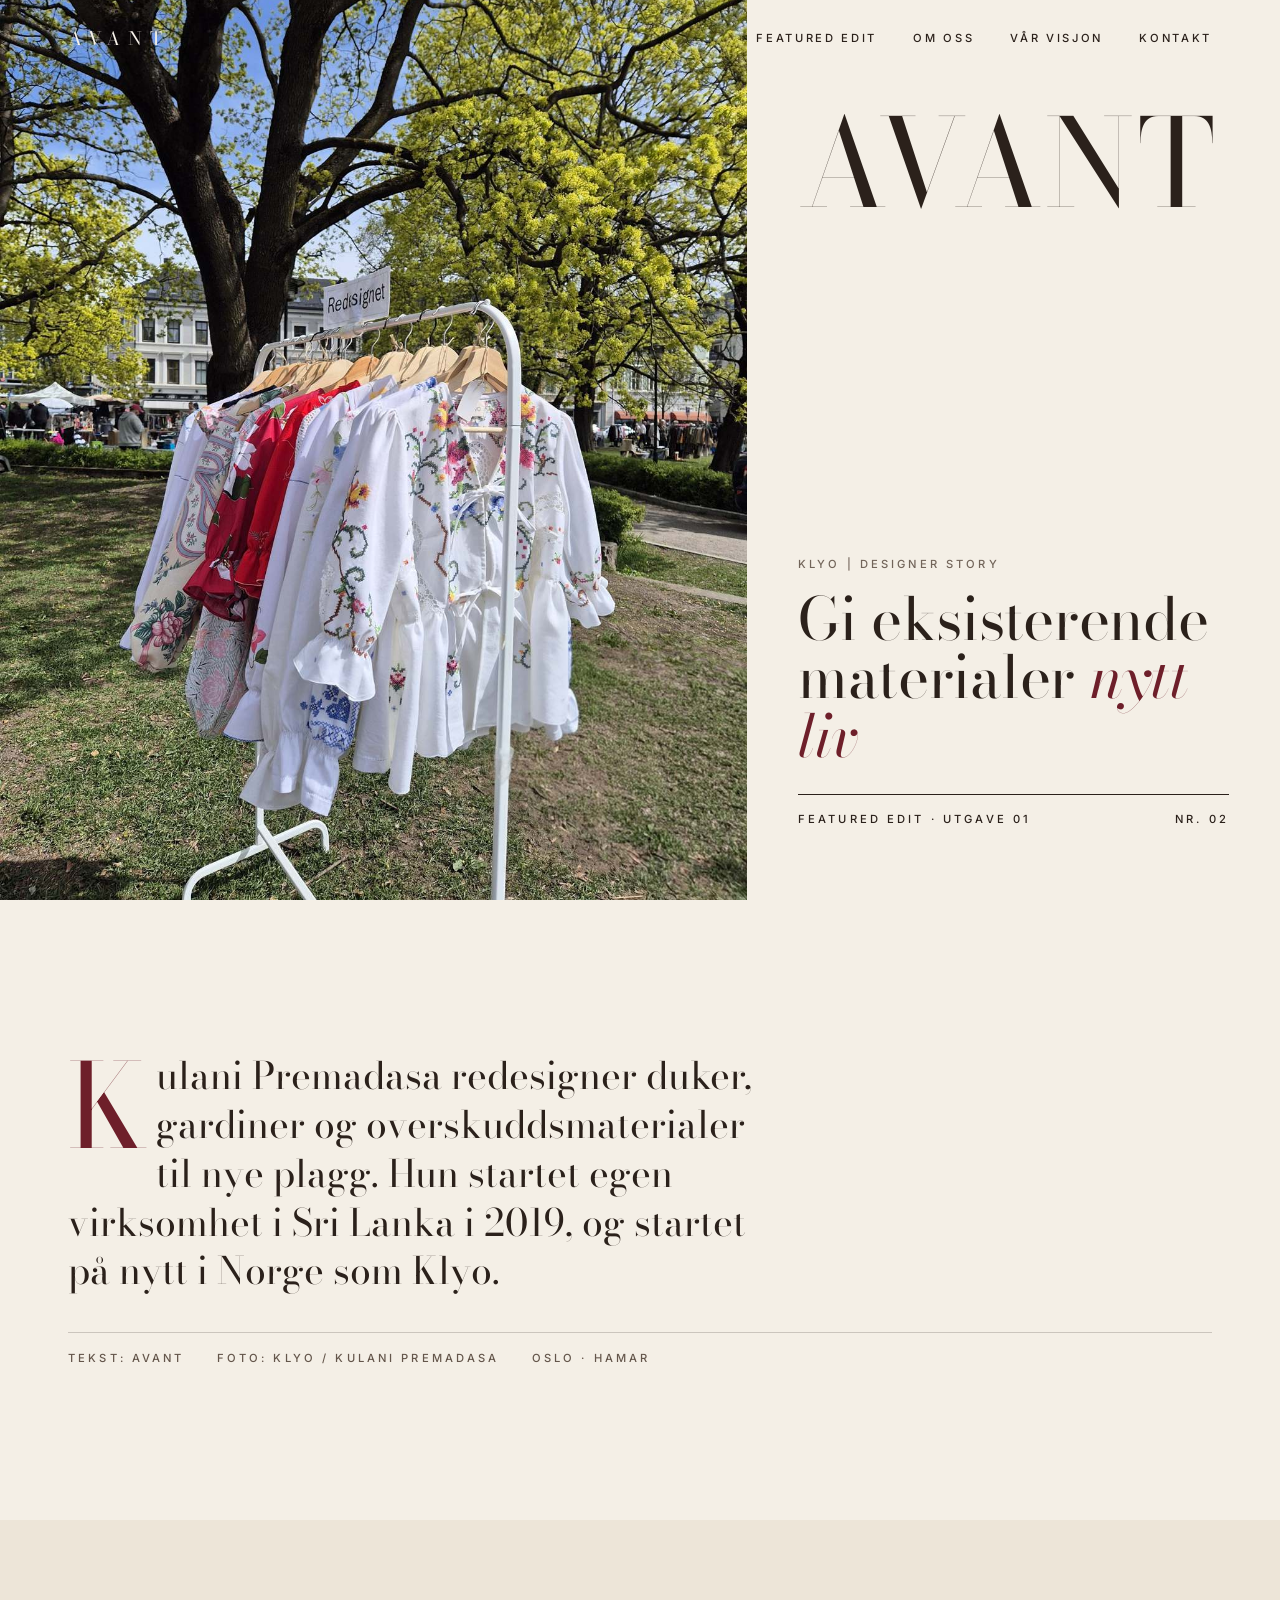
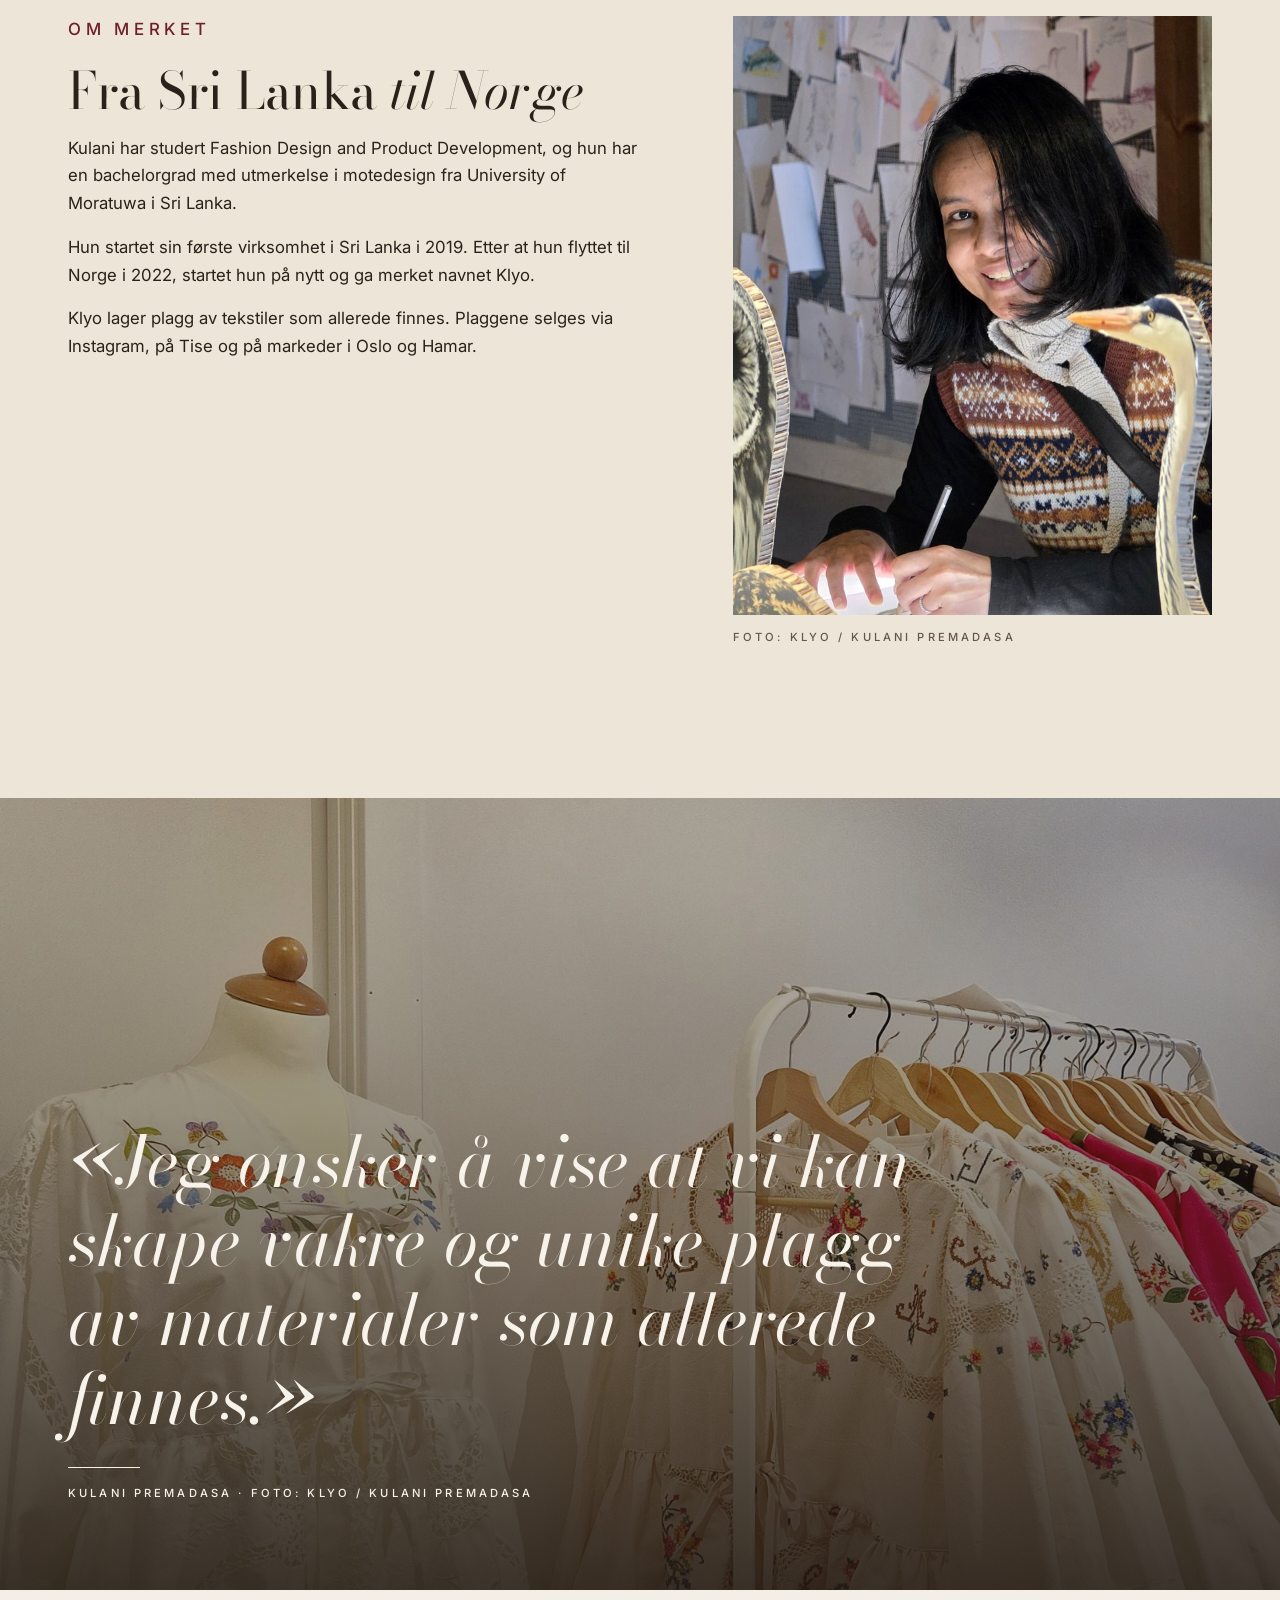
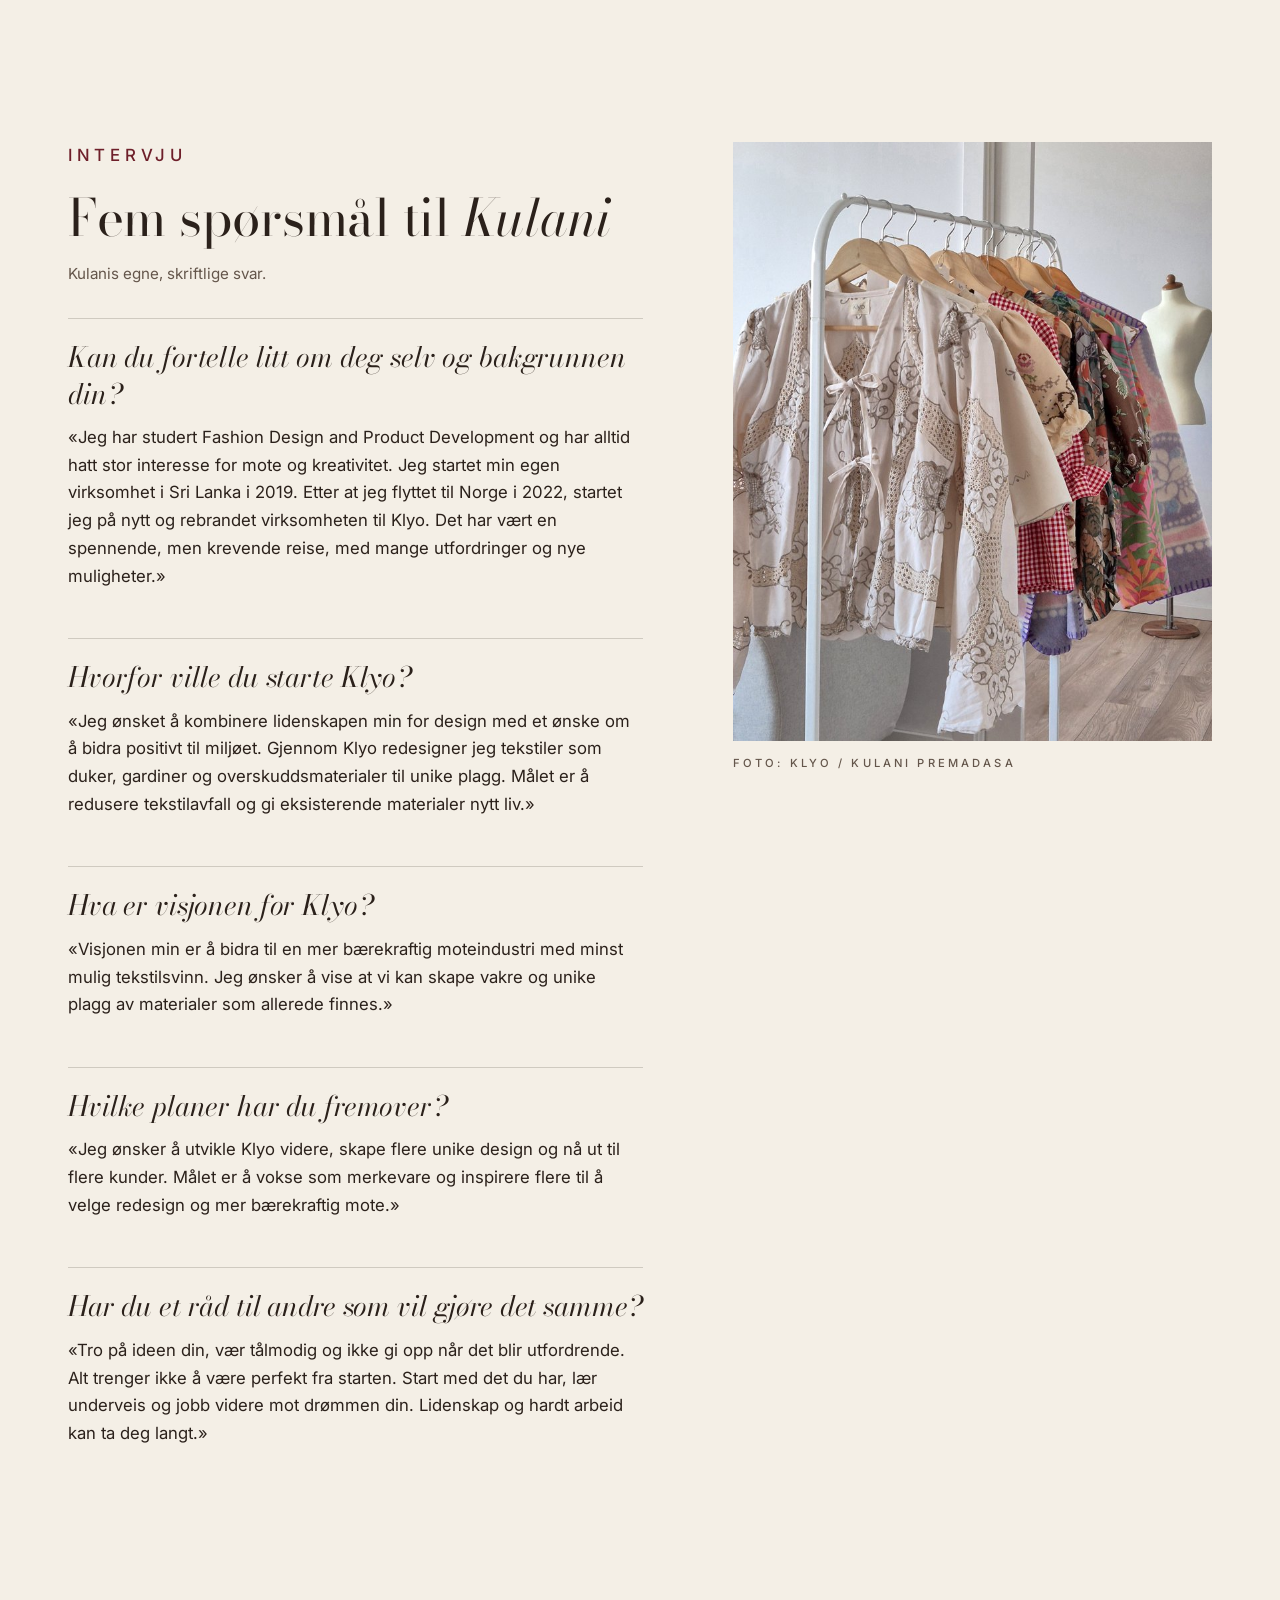
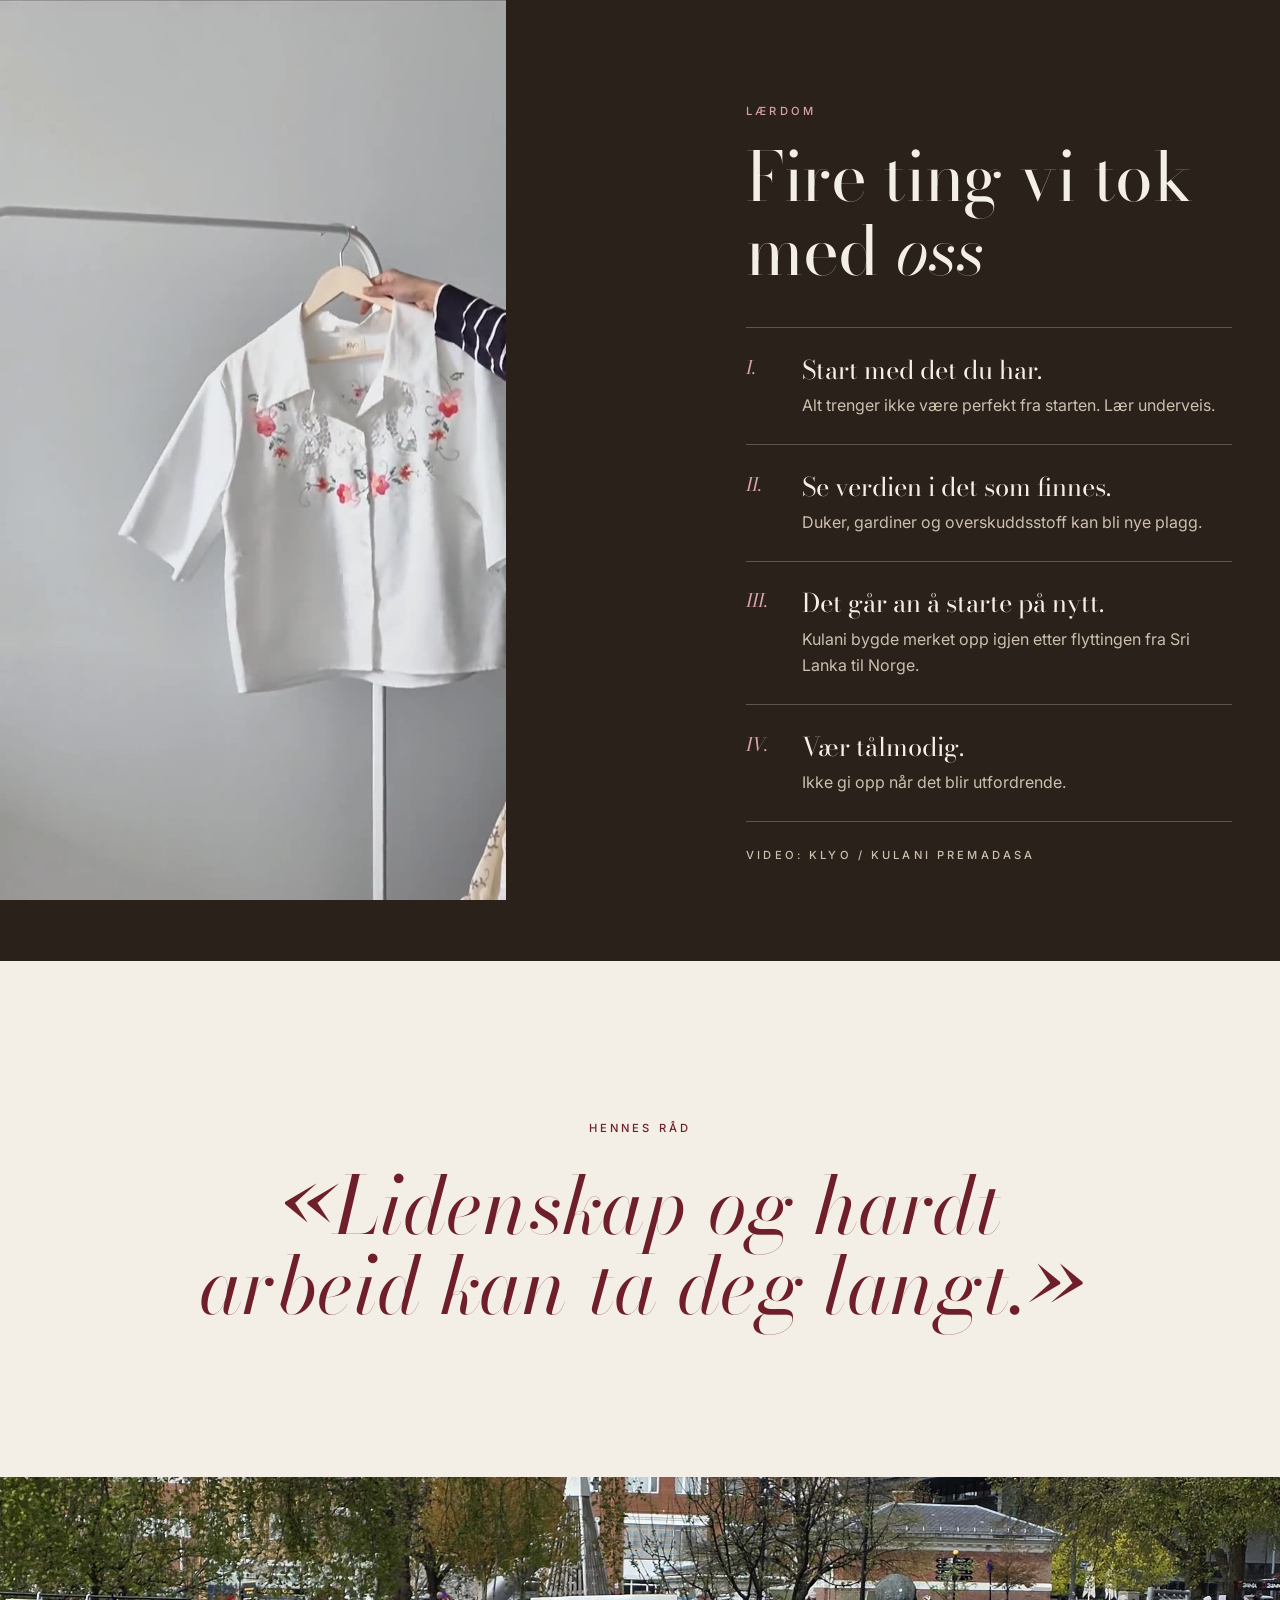
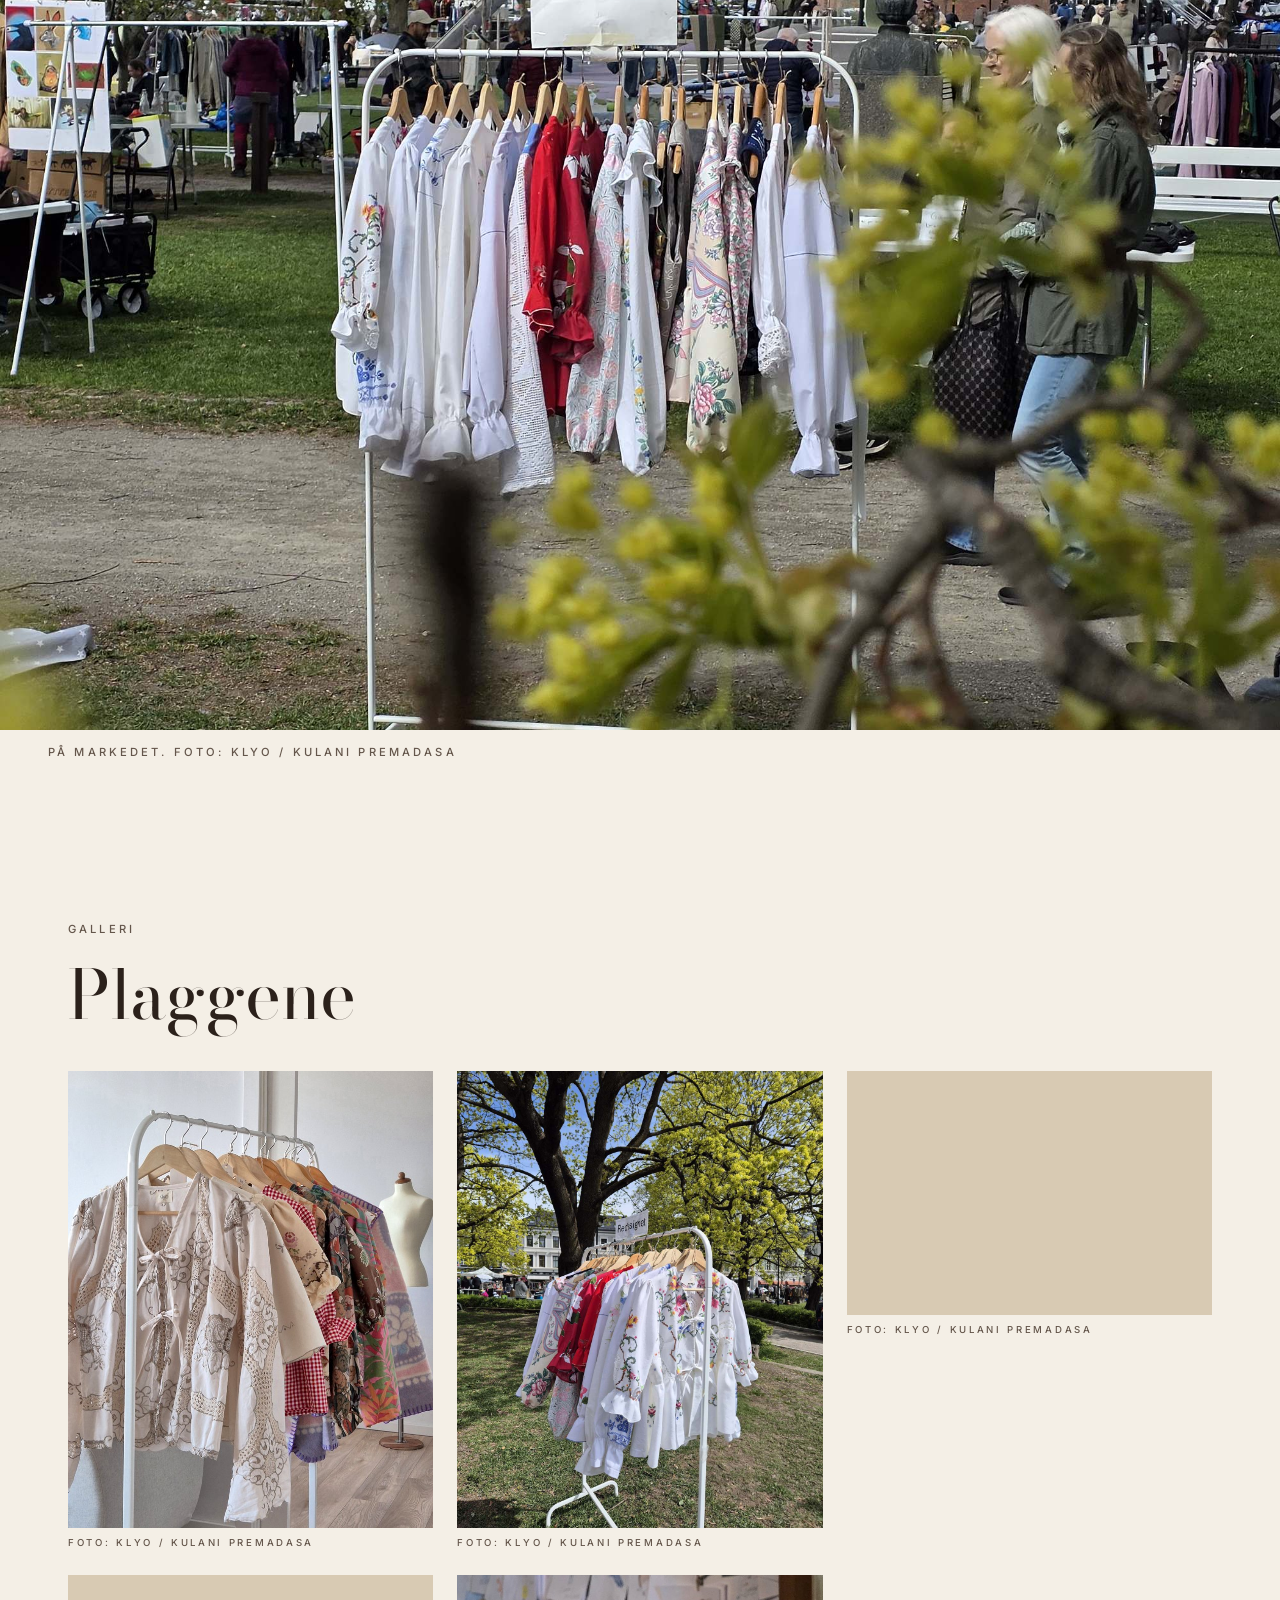
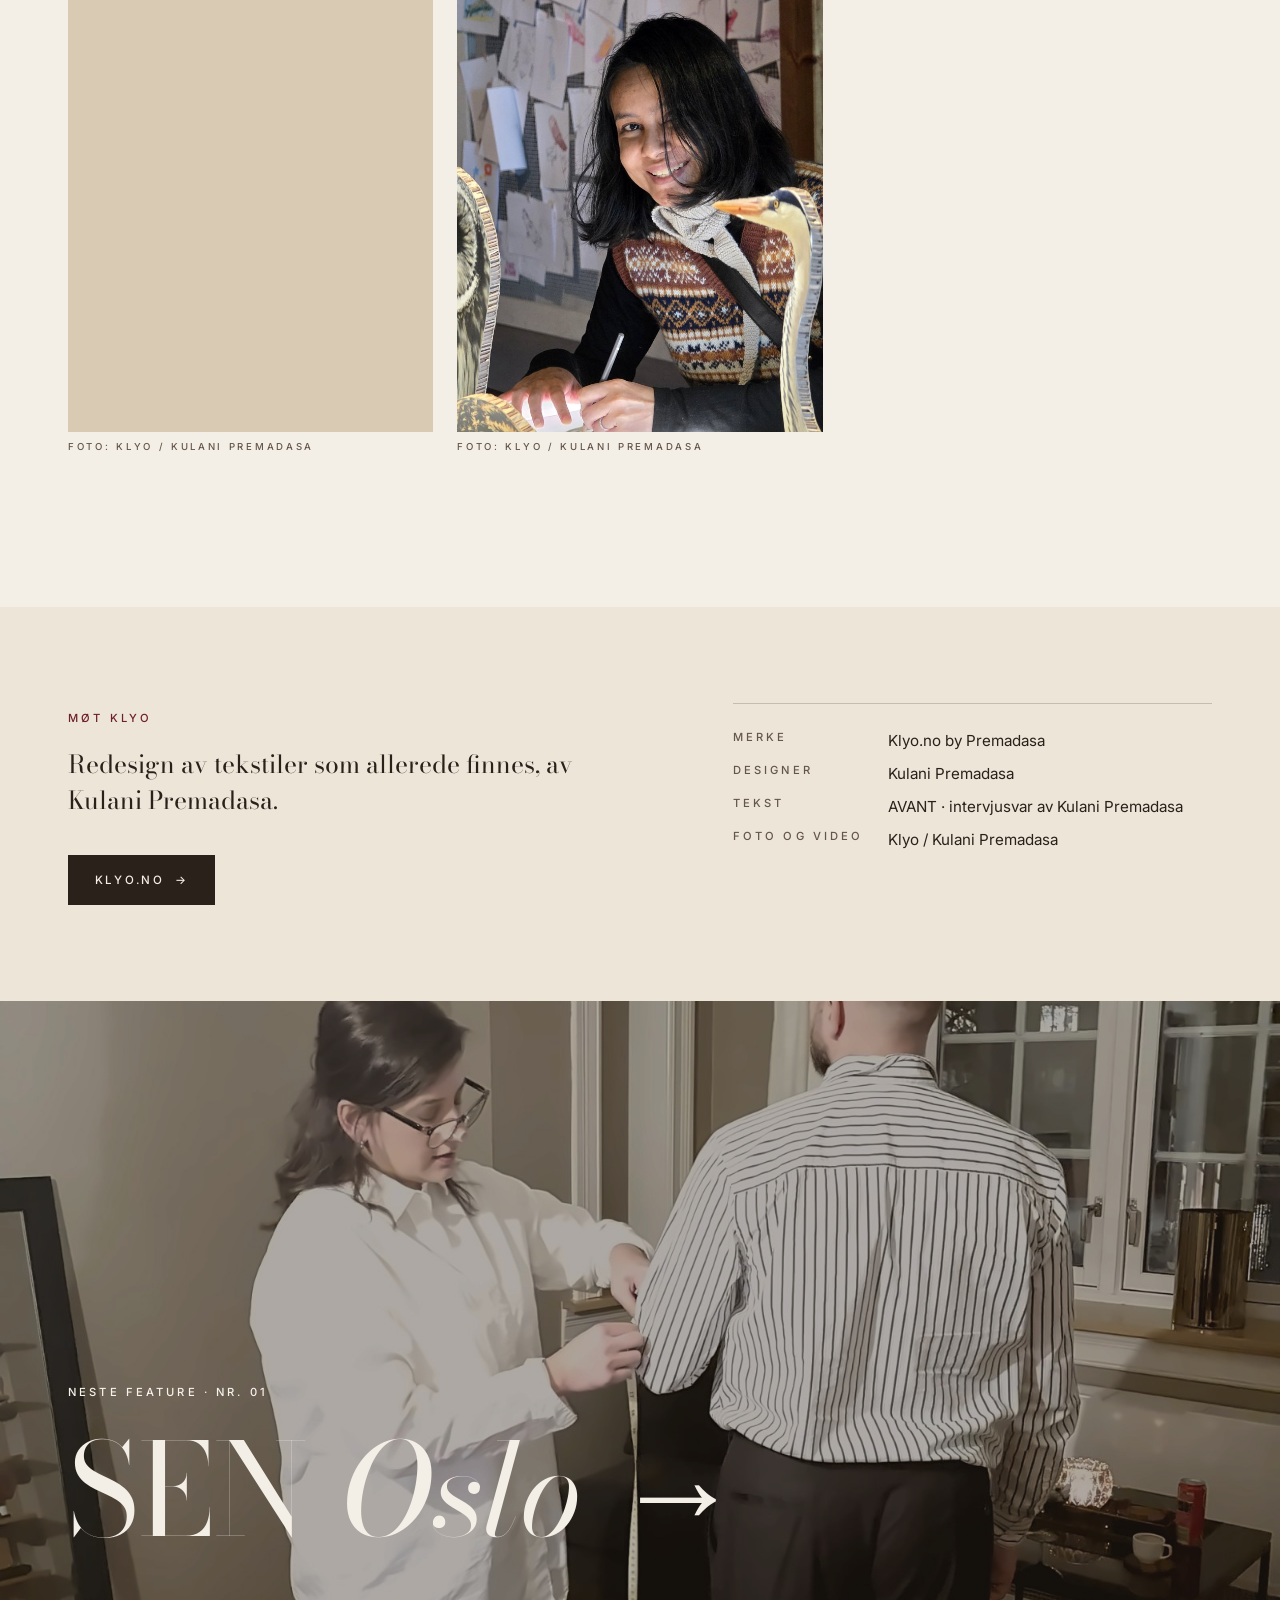
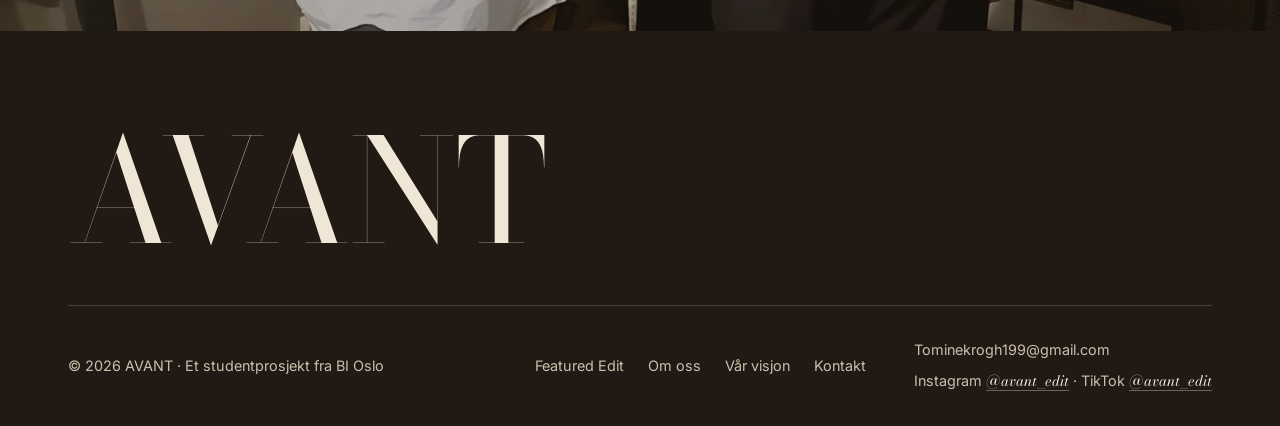
==== featured-klyo.html @ d0360a67 "Featured Edit utgave 01: SEN Oslo og Klyo med egne bilder" ====
<!doctype html>
<html lang="no" class="no-js">
<head>
  <meta charset="utf-8">
  <meta name="viewport" content="width=device-width, initial-scale=1, viewport-fit=cover">
  <meta name="theme-color" content="#2B211B">
  <link rel="icon" href="assets/favicon.svg" type="image/svg+xml">
  <link rel="icon" href="assets/favicon-32.png" sizes="32x32" type="image/png">
  <link rel="apple-touch-icon" href="assets/apple-touch-icon.png">
  <link rel="preconnect" href="https://fonts.googleapis.com">
  <link rel="preconnect" href="https://fonts.gstatic.com" crossorigin>
  <link rel="stylesheet" href="https://fonts.googleapis.com/css2?family=Bodoni+Moda:ital,opsz,wght@0,6..96,400..600;1,6..96,400..500&family=Inter:wght@400;500&display=swap">
  <link rel="stylesheet" href="css/style.css">
  <meta property="og:type" content="article">
  <meta property="og:site_name" content="AVANT">
  <meta property="og:locale" content="nb_NO">
  <meta property="og:image" content="https://avantedit.no/assets/magasin/klyo/klyo-01-park.jpg">
  <meta property="og:image:alt" content="Broderte plagg fra Klyo på et stativ i en park.">
  <meta name="twitter:card" content="summary_large_image">
  <meta name="twitter:image" content="https://avantedit.no/assets/magasin/klyo/klyo-01-park.jpg">
  <script>document.documentElement.classList.remove("no-js")</script>
  <title>Klyo – Featured Edit Nr. 02 | AVANT</title>
  <meta name="description" content="Kulani Premadasa redesigner duker, gardiner og overskuddsmaterialer til nye plagg. Møt Klyo i Featured Edit, utgave 01.">
  <meta property="og:title" content="Klyo – Featured Edit Nr. 02 | AVANT">
  <meta property="og:description" content="Kulani Premadasa redesigner duker, gardiner og overskuddsmaterialer til nye plagg. Møt Klyo i Featured Edit, utgave 01.">
  <meta property="og:url" content="https://avantedit.no/featured-klyo.html">
  <link rel="canonical" href="https://avantedit.no/featured-klyo.html">
</head>
<body>
  <a class="skip" href="#innhold">Hopp til innhold</a>
  <div class="lesefremdrift" aria-hidden="true"></div>
  <header class="topp topp--magasin" id="topp">
    <div class="wrap topp__inner">
      <a class="ordmerke-lite" href="index.html" aria-label="AVANT – til forsiden">AVANT</a>
      <button class="meny-knapp" type="button" aria-expanded="false" aria-controls="meny" aria-label="Åpne meny"><span></span></button>
      <nav class="meny" id="meny" aria-label="Hovedmeny">
        <ul>
          <li><a href="featured.html">Featured Edit</a></li>
          <li><a href="index.html#om-oss">Om oss</a></li>
          <li><a href="index.html#visjon">Vår visjon</a></li>
          <li><a href="index.html#kontakt">Kontakt</a></li>
        </ul>
      </nav>
    </div>
  </header>

  <main id="innhold">
    <section class="mag-aapning" aria-labelledby="art-tittel">
      <div class="mag-aapning__bilde">
        <img src="assets/magasin/klyo/klyo-01-park-900.jpg" srcset="assets/magasin/klyo/klyo-01-park-900.jpg 720w, assets/magasin/klyo/klyo-01-park.jpg 1200w" sizes="(min-width: 880px) 60vw, 100vw" width="1200" height="1500" fetchpriority="high" decoding="async" alt="Broderte og mønstrede plagg fra Klyo på et stativ under trærne.">
      </div>
      <div class="wrap"><p class="mag-aapning__logo vis" aria-hidden="true">AVANT</p></div>
      <div class="wrap mag-aapning__fot">
        <p class="kicker vis forsinket-1">Klyo | Designer story</p>
        <h1 class="vis forsinket-2" id="art-tittel">Gi eksisterende materialer <em>nytt liv</em></h1>
        <div class="mag-aapning__meta smaa vis forsinket-3"><span>Featured Edit · Utgave 01</span><span>Nr. 02</span></div>
      </div>
    </section>

    <section class="seksjon lys" aria-label="Innledning">
      <div class="wrap">
        <p class="mag-ingress vis">Kulani Premadasa redesigner duker, gardiner og overskuddsmaterialer til nye plagg. Hun startet egen virksomhet i Sri Lanka i 2019, og startet på nytt i Norge som Klyo.</p>
        <div class="byline smaa vis forsinket-1"><span>Tekst: AVANT</span><span>Foto: Klyo / Kulani Premadasa</span><span>Oslo · Hamar</span></div>
      </div>
    </section>

    <section class="seksjon krem-2" aria-labelledby="om-tittel" style="padding-top:clamp(3rem,8vw,6rem)">
      <div class="wrap mag-oppslag">
        <div class="spalte vis">
          <p class="kicker kicker--aksent">Om merket</p>
          <h2 id="om-tittel">Fra Sri Lanka <em>til Norge</em></h2>
          <p>Kulani har studert Fashion Design and Product Development, og hun har en bachelorgrad med utmerkelse i motedesign fra University of Moratuwa i Sri Lanka.</p>
          <p>Hun startet sin første virksomhet i Sri Lanka i 2019. Etter at hun flyttet til Norge i 2022, startet hun på nytt og ga merket navnet Klyo.</p>
          <p>Klyo lager plagg av tekstiler som allerede finnes. Plaggene selges via Instagram, på Tise og på markeder i Oslo og Hamar.</p>
        </div>
        <div class="klistre">
          <figure class="mag-figur vis"><div class="bilde-ramme" style="aspect-ratio:4/5"><img src="assets/magasin/klyo/klyo-02-portrett-900.jpg" srcset="assets/magasin/klyo/klyo-02-portrett-900.jpg 720w, assets/magasin/klyo/klyo-02-portrett.jpg 1600w" sizes="(min-width: 880px) 45vw, 100vw" width="1600" height="2000" loading="lazy" decoding="async" alt="Designeren ved arbeidsbordet med skisser og moodboard bak seg."></div><figcaption class="smaa">Foto: Klyo / Kulani Premadasa</figcaption></figure>
        </div>
      </div>
    </section>

    <section class="sitat-bilde sitat-bilde--mork" aria-label="Sitat">
      <img src="assets/magasin/klyo/klyo-04-bluser-900.jpg" srcset="assets/magasin/klyo/klyo-04-bluser-900.jpg 720w, assets/magasin/klyo/klyo-04-bluser.jpg 1600w" sizes="100vw" width="1600" height="2000" loading="lazy" decoding="async" alt="Hvite broderte bluser på en mannekeng og et stativ.">
      <div class="wrap">
        <p class="sitat-stor vis">«Jeg ønsker å vise at vi kan skape vakre og unike plagg av materialer som allerede finnes.»</p>
        <p class="sitat-kilde smaa vis forsinket-1">Kulani Premadasa · Foto: Klyo / Kulani Premadasa</p>
      </div>
    </section>

    <section class="seksjon lys" aria-labelledby="intervju-tittel">
      <div class="wrap mag-oppslag">
        <div class="spalte">
          <p class="kicker kicker--aksent vis">Intervju</p>
          <h2 class="vis" id="intervju-tittel">Fem spørsmål til <em>Kulani</em></h2>
          <p class="dempet vis" style="font-size:.95rem">Kulanis egne, skriftlige svar.</p>

          <h3 class="mellomtittel vis">Kan du fortelle litt om deg selv og bakgrunnen din?</h3>
          <p class="vis">«Jeg har studert Fashion Design and Product Development og har alltid hatt stor interesse for mote og kreativitet. Jeg startet min egen virksomhet i Sri Lanka i 2019. Etter at jeg flyttet til Norge i 2022, startet jeg på nytt og rebrandet virksomheten til Klyo. Det har vært en spennende, men krevende reise, med mange utfordringer og nye muligheter.»</p>

          <h3 class="mellomtittel vis">Hvorfor ville du starte Klyo?</h3>
          <p class="vis">«Jeg ønsket å kombinere lidenskapen min for design med et ønske om å bidra positivt til miljøet. Gjennom Klyo redesigner jeg tekstiler som duker, gardiner og overskuddsmaterialer til unike plagg. Målet er å redusere tekstilavfall og gi eksisterende materialer nytt liv.»</p>

          <h3 class="mellomtittel vis">Hva er visjonen for Klyo?</h3>
          <p class="vis">«Visjonen min er å bidra til en mer bærekraftig moteindustri med minst mulig tekstilsvinn. Jeg ønsker å vise at vi kan skape vakre og unike plagg av materialer som allerede finnes.»</p>

          <h3 class="mellomtittel vis">Hvilke planer har du fremover?</h3>
          <p class="vis">«Jeg ønsker å utvikle Klyo videre, skape flere unike design og nå ut til flere kunder. Målet er å vokse som merkevare og inspirere flere til å velge redesign og mer bærekraftig mote.»</p>

          <h3 class="mellomtittel vis">Har du et råd til andre som vil gjøre det samme?</h3>
          <p class="vis">«Tro på ideen din, vær tålmodig og ikke gi opp når det blir utfordrende. Alt trenger ikke å være perfekt fra starten. Start med det du har, lær underveis og jobb videre mot drømmen din. Lidenskap og hardt arbeid kan ta deg langt.»</p>
        </div>
        <div class="klistre" style="display:grid;gap:1.25rem">
          <figure class="mag-figur vis"><div class="bilde-ramme" style="aspect-ratio:4/5"><img src="assets/magasin/klyo/klyo-03-stativ-900.jpg" srcset="assets/magasin/klyo/klyo-03-stativ-900.jpg 720w, assets/magasin/klyo/klyo-03-stativ.jpg 1600w" sizes="(min-width: 880px) 45vw, 100vw" width="1600" height="2000" loading="lazy" decoding="async" alt="Stativ med broderte og mønstrede plagg ved siden av en mannekeng."></div><figcaption class="smaa">Foto: Klyo / Kulani Premadasa</figcaption></figure>
        </div>
      </div>
    </section>

    <section class="mork" aria-labelledby="laer-tittel">
      <div class="mag-oppslag" style="gap:0;align-items:stretch">
        <div class="mag-video" style="aspect-ratio:9/16;max-height:100svh">
          <video data-loop autoplay muted loop playsinline preload="metadata" poster="assets/magasin/video/klyo-loop-poster.jpg" aria-label="Kort, stille videoklipp: en hvit brodert bluse fra Klyo på kleshenger.">
            <source src="assets/magasin/video/klyo-loop.mp4" type="video/mp4">
          </video>
        </div>
        <div class="wrap" style="align-self:center;padding-top:clamp(3.5rem,9vw,6rem);padding-bottom:clamp(3.5rem,9vw,6rem)">
          <p class="kicker kicker--aksent vis">Lærdom</p>
          <h2 class="vis" id="laer-tittel">Fire ting vi tok med <em>oss</em></h2>
          <ol class="laerdom" style="display:block">
            <li class="vis"><div><strong>Start med det du har.</strong><span>Alt trenger ikke være perfekt fra starten. Lær underveis.</span></div></li>
            <li class="vis"><div><strong>Se verdien i det som finnes.</strong><span>Duker, gardiner og overskuddsstoff kan bli nye plagg.</span></div></li>
            <li class="vis"><div><strong>Det går an å starte på nytt.</strong><span>Kulani bygde merket opp igjen etter flyttingen fra Sri Lanka til Norge.</span></div></li>
            <li class="vis"><div><strong>Vær tålmodig.</strong><span>Ikke gi opp når det blir utfordrende.</span></div></li>
          </ol>
          <p class="smaa dempet" style="margin-top:1.5rem">Video: Klyo / Kulani Premadasa</p>
        </div>
      </div>
    </section>

    <section class="seksjon lys tips" aria-labelledby="raad-tittel">
      <div class="wrap">
        <p class="kicker kicker--aksent vis" id="raad-tittel">Hennes råd</p>
        <p class="tips__tekst vis forsinket-1" style="font-size:clamp(2.1rem,7vw,5rem);max-width:18ch;margin-left:auto;margin-right:auto">«Lidenskap og hardt arbeid kan ta deg langt.»</p>
      </div>
    </section>

    <figure class="mag-fullbredde vis" style="margin:0">
      <img src="assets/magasin/klyo/klyo-05-marked-900.jpg" srcset="assets/magasin/klyo/klyo-05-marked-900.jpg 900w, assets/magasin/klyo/klyo-05-marked.jpg 2000w" sizes="100vw" width="2000" height="1333" loading="lazy" decoding="async" alt="Klyos stativ med lyse plagg på et utendørsmarked blant trær.">
      <figcaption class="smaa">På markedet. Foto: Klyo / Kulani Premadasa</figcaption>
    </figure>

    <section class="seksjon lys" aria-labelledby="galleri-tittel">
      <div class="wrap">
        <p class="kicker vis">Galleri</p>
        <h2 class="vis" id="galleri-tittel" style="margin-bottom:2.5rem">Plaggene</h2>
        <div class="galleri">
          <figure class="vis"><div class="bilde-ramme" style="aspect-ratio:1600/2000"><img src="assets/magasin/klyo/klyo-03-stativ-900.jpg" srcset="assets/magasin/klyo/klyo-03-stativ-900.jpg 720w, assets/magasin/klyo/klyo-03-stativ.jpg 1600w" sizes="(min-width: 880px) 30vw, 50vw" width="1600" height="2000" loading="lazy" decoding="async" alt="Broderte og mønstrede plagg på stativ."></div><figcaption class="smaa">Foto: Klyo / Kulani Premadasa</figcaption></figure>
          <figure class="vis"><div class="bilde-ramme" style="aspect-ratio:1600/2000"><img src="assets/magasin/klyo/klyo-04-bluser-900.jpg" srcset="assets/magasin/klyo/klyo-04-bluser-900.jpg 720w, assets/magasin/klyo/klyo-04-bluser.jpg 1600w" sizes="(min-width: 880px) 30vw, 50vw" width="1600" height="2000" loading="lazy" decoding="async" alt="Hvite broderte bluser."></div><figcaption class="smaa">Foto: Klyo / Kulani Premadasa</figcaption></figure>
          <figure class="vis"><div class="bilde-ramme" style="aspect-ratio:1200/1500"><img src="assets/magasin/klyo/klyo-01-park-900.jpg" srcset="assets/magasin/klyo/klyo-01-park-900.jpg 720w, assets/magasin/klyo/klyo-01-park.jpg 1200w" sizes="(min-width: 880px) 30vw, 50vw" width="1200" height="1500" loading="lazy" decoding="async" alt="Plagg på stativ i en park."></div><figcaption class="smaa">Foto: Klyo / Kulani Premadasa</figcaption></figure>
          <figure class="vis"><div class="bilde-ramme" style="aspect-ratio:1600/2000"><img src="assets/magasin/klyo/klyo-02-portrett-900.jpg" srcset="assets/magasin/klyo/klyo-02-portrett-900.jpg 720w, assets/magasin/klyo/klyo-02-portrett.jpg 1600w" sizes="(min-width: 880px) 30vw, 50vw" width="1600" height="2000" loading="lazy" decoding="async" alt="Ved arbeidsbordet."></div><figcaption class="smaa">Foto: Klyo / Kulani Premadasa</figcaption></figure>
          <figure class="vis"><div class="bilde-ramme" style="aspect-ratio:2000/1333"><img src="assets/magasin/klyo/klyo-05-marked-900.jpg" srcset="assets/magasin/klyo/klyo-05-marked-900.jpg 900w, assets/magasin/klyo/klyo-05-marked.jpg 2000w" sizes="(min-width: 880px) 30vw, 50vw" width="2000" height="1333" loading="lazy" decoding="async" alt="Markedsstand utendørs."></div><figcaption class="smaa">Foto: Klyo / Kulani Premadasa</figcaption></figure>
        </div>
      </div>
    </section>

    <section class="seksjon krem-2" aria-labelledby="kred-tittel" style="padding:clamp(3.5rem,9vw,6rem) 0">
      <div class="wrap mag-oppslag">
        <div>
          <p class="kicker kicker--aksent" id="kred-tittel">Møt Klyo</p>
          <p class="ingress" style="margin-top:0">Redesign av tekstiler som allerede finnes, av Kulani Premadasa.</p>
          <div class="knapper"><a class="knapp knapp--mork" href="https://klyo.no" target="_blank" rel="noopener">klyo.no <span class="pil" aria-hidden="true">→</span></a></div>
        </div>
        <div class="kreditering">
          <dl>
            <dt class="smaa">Merke</dt><dd>Klyo.no by Premadasa</dd>
            <dt class="smaa">Designer</dt><dd>Kulani Premadasa</dd>
            <dt class="smaa">Tekst</dt><dd>AVANT · intervjusvar av Kulani Premadasa</dd>
            <dt class="smaa">Foto og video</dt><dd>Klyo / Kulani Premadasa</dd>
          </dl>
        </div>
      </div>
    </section>

    <a class="neste" href="featured-sen-oslo.html" aria-label="Neste feature: SEN Oslo">
      <img src="assets/magasin/sen/sen-02-rom-900.jpg" srcset="assets/magasin/sen/sen-02-rom-900.jpg 720w, assets/magasin/sen/sen-02-rom.jpg 1600w" sizes="100vw" width="1600" height="1999" loading="lazy" decoding="async" alt="">
      <div class="wrap">
        <p class="kicker" style="color:#F7F2EA">Neste feature · Nr. 01</p>
        <p class="neste__tittel">SEN <em>Oslo</em> →</p>
      </div>
    </a>
  </main>

  <footer class="bunn">
    <div class="wrap">
      <p class="bunn__ordmerke">AVANT</p>
      <div class="bunn__rad">
        <p style="margin:0">© 2026 AVANT · Et studentprosjekt fra BI Oslo</p>
        <nav aria-label="Bunnmeny">
          <ul>
            <li><a href="featured.html">Featured Edit</a></li>
            <li><a href="index.html#om-oss">Om oss</a></li>
            <li><a href="index.html#visjon">Vår visjon</a></li>
            <li><a href="index.html#kontakt">Kontakt</a></li>
          </ul>
        </nav>
        <div class="bunn__kontakt">
          <a href="mailto:Tominekrogh199@gmail.com">Tominekrogh199@gmail.com</a>
          <p class="bunn__sosial">Instagram <a class="handle" data-sosial="instagram" href="https://www.instagram.com/avant_edit/" target="_blank" rel="noopener" aria-label="@avant_edit på Instagram (åpnes i ny fane)">@avant_edit</a> <span aria-hidden="true">·</span> TikTok <a class="handle" data-sosial="tiktok" href="https://www.tiktok.com/@avant_edit" target="_blank" rel="noopener" aria-label="@avant_edit på TikTok (åpnes i ny fane)">@avant_edit</a></p>
        </div>
      </div>
    </div>
  </footer>
  <script src="js/config.js"></script>
  <script src="js/main.js"></script>
  <script src="js/magasin.js"></script>
</body>
</html>
---- css/style.css ----
/* AVANT – stilark. Mobil først. */
:root {
  --krem: #F4EFE6;
  --krem-2: #EDE5D8;
  --sand: #D8CAB3;
  --sand-mork: #B9A88E;
  --espresso: #2B211B;
  --espresso-2: #3A2D25;
  --tekst: #2B211B;
  --tekst-dempet: #64564B;
  --krem-dempet: #CBBFAE;
  --burgunder: #6E1F2A;
  --burgunder-lys: #8A2C39;
  --serif: "Bodoni Moda", "Didot", "Bodoni 72", "Playfair Display", Georgia, serif;
  --sans: "Inter", "Helvetica Neue", Arial, sans-serif;
  --maks: 1240px;
  --pad: clamp(1.25rem, 5vw, 3rem);
  --ease: cubic-bezier(.2,.7,.2,1);
}

*, *::before, *::after { box-sizing: border-box; }
html { scroll-behavior: smooth; -webkit-text-size-adjust: 100%; }
@media (prefers-reduced-motion: reduce) { html { scroll-behavior: auto; } }
body {
  margin: 0;
  background: var(--krem);
  color: var(--tekst);
  font-family: var(--sans);
  font-size: 1rem;
  line-height: 1.65;
  font-weight: 400;
  -webkit-font-smoothing: antialiased;
  text-rendering: optimizeLegibility;
}
img { display: block; max-width: 100%; height: auto; }
a { color: inherit; }
::selection { background: var(--burgunder); color: var(--krem); }
:focus-visible { outline: 2px solid var(--burgunder); outline-offset: 3px; }
.mork :focus-visible { outline-color: var(--sand); }

.skip { position: absolute; left: -999px; top: 0; background: var(--espresso); color: var(--krem); padding: .75rem 1rem; z-index: 100; }
.skip:focus { left: 1rem; top: 1rem; }

.wrap { width: 100%; max-width: var(--maks); margin: 0 auto; padding: 0 var(--pad); }

/* Typografi */
.kicker, .smaa {
  font-family: var(--sans);
  font-size: .7rem;
  font-weight: 500;
  letter-spacing: .28em;
  text-transform: uppercase;
}
.kicker { display: inline-block; margin: 0 0 1.25rem; color: var(--tekst-dempet); }
.mork .kicker { color: var(--krem-dempet); }
.kicker--aksent { color: var(--burgunder); }
.mork .kicker--aksent { color: #D9A3A9; }

h1, h2, h3 { font-family: var(--serif); font-weight: 400; line-height: 1.08; margin: 0; letter-spacing: -.005em; }
h2 { font-size: clamp(2.2rem, 7vw, 4.25rem); }
h2 em, h1 em { font-style: italic; }
h3 { font-size: clamp(1.4rem, 3.4vw, 1.9rem); }
.ingress { font-family: var(--serif); font-size: clamp(1.2rem, 3vw, 1.55rem); line-height: 1.45; margin: 1.5rem 0 0; }
p { margin: 1rem 0 0; }
.dempet { color: var(--tekst-dempet); }
.mork .dempet { color: var(--krem-dempet); }

/* Knapper og lenker */
.knapper { display: flex; flex-wrap: wrap; gap: .75rem; margin-top: 2.25rem; }
.knapp {
  display: inline-flex; align-items: center; justify-content: center; gap: .6rem;
  min-height: 48px; padding: .9rem 1.6rem;
  font-family: var(--sans); font-size: .72rem; font-weight: 500; letter-spacing: .24em; text-transform: uppercase;
  text-decoration: none; border: 1px solid currentColor; border-radius: 0; background: transparent; color: inherit;
  cursor: pointer; transition: background-color .35s var(--ease), color .35s var(--ease), border-color .35s var(--ease);
}
.knapp--fylt { background: var(--krem); color: var(--espresso); border-color: var(--krem); }
.knapp--fylt:hover { background: transparent; color: var(--krem); }
.knapp--linje:hover { background: var(--krem); color: var(--espresso); border-color: var(--krem); }
.lys .knapp--fylt, .knapp--mork { background: var(--espresso); color: var(--krem); border-color: var(--espresso); }
.lys .knapp--fylt:hover, .knapp--mork:hover { background: transparent; color: var(--espresso); }
.lys .knapp--linje:hover { background: var(--espresso); color: var(--krem); border-color: var(--espresso); }
.knapp--aksent { background: var(--burgunder); color: var(--krem); border-color: var(--burgunder); }
.knapp--aksent:hover { background: var(--burgunder-lys); border-color: var(--burgunder-lys); }
.pil { transition: transform .35s var(--ease); }
.knapp:hover .pil, .lenke:hover .pil { transform: translateX(4px); }

.lenke {
  display: inline-flex; align-items: center; gap: .5rem;
  font-size: .72rem; font-weight: 500; letter-spacing: .22em; text-transform: uppercase; text-decoration: none;
  background-image: linear-gradient(currentColor, currentColor); background-size: 100% 1px; background-repeat: no-repeat; background-position: 0 100%;
  padding-bottom: .3rem; transition: background-size .4s var(--ease), color .3s;
}
.lenke:hover { background-size: 35% 1px; }

/* Header */
.topp {
  position: fixed; inset: 0 0 auto 0; z-index: 50;
  color: var(--krem);
  transition: background-color .4s var(--ease), color .4s var(--ease), box-shadow .4s var(--ease);
}
.topp.scrollet, .topp.apen { background: rgba(244,239,230,.96); color: var(--espresso); box-shadow: 0 1px 0 rgba(43,33,27,.08); }
@supports (backdrop-filter: blur(8px)) { .topp.scrollet { background: rgba(244,239,230,.85); backdrop-filter: blur(10px); } }
.topp--lys { color: var(--espresso); }
.topp__inner { display: flex; align-items: center; justify-content: space-between; height: 64px; }
.ordmerke-lite {
  font-family: var(--serif); font-size: 1.15rem; font-weight: 400; letter-spacing: .42em; text-decoration: none; padding-left: .42em; margin-left: -.42em;
}
.meny-knapp {
  appearance: none; border: 0; background: transparent; color: inherit; cursor: pointer;
  width: 48px; height: 48px; margin-right: -12px; display: grid; place-items: center;
}
.meny-knapp span, .meny-knapp span::before, .meny-knapp span::after { display: block; width: 22px; height: 1px; background: currentColor; position: relative; transition: transform .35s var(--ease), background-color .2s; }
.meny-knapp span::before, .meny-knapp span::after { content: ""; position: absolute; left: 0; }
.meny-knapp span::before { top: -7px; } .meny-knapp span::after { top: 7px; }
.apen .meny-knapp span { background: transparent; }
.apen .meny-knapp span::before { transform: translateY(7px) rotate(45deg); }
.apen .meny-knapp span::after { transform: translateY(-7px) rotate(-45deg); }

.meny { display: none; }
.apen .meny {
  display: block; position: absolute; top: 64px; left: 0; right: 0; height: calc(100vh - 64px); height: calc(100dvh - 64px);
  background: var(--krem); padding: 2rem var(--pad);
}
.meny ul { list-style: none; margin: 0; padding: 0; }
.meny li + li { border-top: 1px solid rgba(43,33,27,.12); }
.meny a { display: block; padding: 1.1rem 0; font-family: var(--serif); font-size: 1.9rem; text-decoration: none; }
.meny a[aria-current="page"] { font-style: italic; }

@media (min-width: 880px) {
  .topp__inner { height: 76px; }
  .meny-knapp { display: none; }
  .meny, .apen .meny { display: block; position: static; height: auto; background: none; padding: 0; }
  .meny ul { display: flex; gap: 2.25rem; }
  .meny li + li { border: 0; }
  .meny a {
    padding: .4rem 0; font-family: var(--sans); font-size: .7rem; font-weight: 500; letter-spacing: .24em; text-transform: uppercase;
    background-image: linear-gradient(currentColor, currentColor); background-size: 0 1px; background-repeat: no-repeat; background-position: 0 100%;
    transition: background-size .4s var(--ease);
  }
  .meny a:hover, .meny a[aria-current="page"] { background-size: 100% 1px; font-style: normal; }
}

/* Seksjoner */
.seksjon { padding: clamp(5rem, 14vw, 9.5rem) 0; position: relative; }
.mork { background: var(--espresso); color: var(--krem); }
.sand { background: var(--sand); }
.krem-2 { background: var(--krem-2); }
.papir::before {
  content: ""; position: absolute; inset: 0; pointer-events: none; opacity: .5; mix-blend-mode: soft-light;
  background-image: url("data:image/svg+xml,%3Csvg xmlns='http://www.w3.org/2000/svg' width='160' height='160'%3E%3Cfilter id='n'%3E%3CfeTurbulence type='fractalNoise' baseFrequency='.9' numOctaves='2' stitchTiles='stitch'/%3E%3CfeColorMatrix values='0 0 0 0 1 0 0 0 0 1 0 0 0 0 1 0 0 0 .35 0'/%3E%3C/filter%3E%3Crect width='100%25' height='100%25' filter='url(%23n)'/%3E%3C/svg%3E");
}
.seksjon > .wrap { position: relative; }

/* Hero */
.hero {
  min-height: 100vh; min-height: 100svh; display: flex; flex-direction: column; justify-content: center; align-items: center;
  text-align: center; padding: 6.5rem 0 4.5rem; position: relative; overflow: hidden;
  background: radial-gradient(120% 80% at 50% 40%, #3A2D25 0%, var(--espresso) 60%, #211913 100%);
}
.ordmerke {
  font-family: var(--serif); font-weight: 400; font-optical-sizing: auto; font-variation-settings: "opsz" 96;
  font-size: clamp(5rem, 25vw, 17rem); line-height: .9; letter-spacing: -.01em; margin: 0;
  color: #EFE6D6; text-transform: uppercase;
}
.hero__under { font-family: var(--serif); font-size: clamp(1.25rem, 4.2vw, 2rem); line-height: 1.35; margin: 1.75rem auto 0; max-width: none; color: #EFE6D6; }
.hero .knapper { justify-content: center; }
.hero__fot { position: absolute; bottom: 1.6rem; left: 0; right: 0; color: var(--krem-dempet); }
.hero__fot .smaa { font-size: .62rem; }

/* Animasjon ved inntreden */
.vis { opacity: 0; transform: translateY(18px); transition: opacity 1.1s var(--ease), transform 1.1s var(--ease); }
.vis.synlig { opacity: 1; transform: none; }
.hero .vis { transition-duration: 1.6s; }
.forsinket-1 { transition-delay: .15s !important; } .forsinket-2 { transition-delay: .3s !important; } .forsinket-3 { transition-delay: .45s !important; }
@media (prefers-reduced-motion: reduce) { .vis { opacity: 1; transform: none; transition: none; } }
.no-js .vis { opacity: 1; transform: none; }

/* Todelt layout */
.delt { display: grid; gap: 3rem; align-items: center; }
@media (min-width: 880px) {
  .delt { grid-template-columns: 1fr 1fr; gap: clamp(3rem, 7vw, 7rem); }
  .delt--snu > :first-child { order: 2; }
  .delt--5-7 { grid-template-columns: 5fr 7fr; }
}
.bilde-ramme { position: relative; overflow: hidden; background: var(--sand); }
.bilde-ramme img { width: 100%; height: 100%; object-fit: cover; transition: transform 1.6s var(--ease); }
.bilde-ramme:hover img { transform: scale(1.03); }
.bildetekst { margin-top: .9rem; color: var(--tekst-dempet); }
.mork .bildetekst { color: var(--krem-dempet); }

/* Steg */
.steg { list-style: none; margin: 2.5rem 0 0; padding: 0; counter-reset: steg; }
.steg li { counter-increment: steg; display: grid; grid-template-columns: 3rem 1fr; padding: 1.25rem 0; border-top: 1px solid rgba(43,33,27,.15); }
.steg li:last-child { border-bottom: 1px solid rgba(43,33,27,.15); }
.steg li::before { content: "0" counter(steg); font-family: var(--serif); font-style: italic; font-size: 1.2rem; color: var(--burgunder); line-height: 1.4; }
.steg strong { display: block; font-family: var(--serif); font-weight: 400; font-size: 1.25rem; }
.steg span { display: block; color: var(--tekst-dempet); margin-top: .25rem; font-size: .95rem; }

/* Om oss */
.sitat { font-family: var(--serif); font-style: italic; font-size: clamp(1.5rem, 4vw, 2.2rem); line-height: 1.3; margin: 2.5rem 0 0; padding-left: 1.25rem; border-left: 1px solid var(--burgunder); }
.signatur { margin-top: 2rem; padding-top: 1.5rem; border-top: 1px solid rgba(43,33,27,.18); }
.signatur strong { display: block; font-family: var(--serif); font-weight: 400; font-size: 1.3rem; }

/* Visjon */
.visjon__tekst { font-family: var(--serif); font-size: clamp(1.9rem, 6vw, 3.9rem); line-height: 1.15; max-width: 20ch; margin: 0; }
.visjon__tekst em { color: #E3C9B5; }
.verdier { display: grid; gap: 0; margin-top: clamp(3.5rem, 8vw, 6rem); border-top: 1px solid rgba(244,239,230,.2); }
.verdi { padding: 2rem 0; border-bottom: 1px solid rgba(244,239,230,.2); }
.verdi__nr { font-family: var(--serif); font-style: italic; color: #D9A3A9; font-size: 1.1rem; }
.verdi h3 { margin-top: .75rem; }
.verdi p { color: var(--krem-dempet); max-width: 38ch; }
@media (min-width: 880px) {
  .verdier { grid-template-columns: repeat(3, 1fr); border-bottom: 1px solid rgba(244,239,230,.2); }
  .verdi { padding: 2.5rem 2.5rem 2.5rem 0; border-bottom: 0; }
  .verdi + .verdi { padding-left: 2.5rem; border-left: 1px solid rgba(244,239,230,.2); }
}

/* Designer-bånd */
.baand { display: grid; background: var(--krem-2); }
.baand__bilde { min-height: 340px; }
.baand__bilde img { width: 100%; height: 100%; object-fit: cover; object-position: 50% 0; }
.baand__tekst { padding: clamp(3.5rem, 9vw, 7rem) var(--pad); align-self: center; max-width: 620px; }
@media (min-width: 880px) { .baand { grid-template-columns: 1fr 1fr; } .baand__bilde { min-height: 560px; } }

/* Kontakt */
.kontakt-epost { font-family: var(--serif); font-size: clamp(1.25rem, 4.6vw, 2.1rem); text-decoration: none; word-break: break-word;
  background-image: linear-gradient(var(--burgunder), var(--burgunder)); background-size: 100% 1px; background-repeat: no-repeat; background-position: 0 100%; padding-bottom: .15rem; transition: color .3s; }
.kontakt-epost:hover { color: var(--burgunder); }
.sosiale { display: flex; flex-wrap: wrap; gap: 1.5rem; margin-top: 2rem; }
.ikon { width: 16px; height: 16px; fill: none; stroke: currentColor; stroke-width: 1.4; }

.skjema { display: grid; gap: 1.35rem; }
.felt label { display: block; font-size: .68rem; font-weight: 500; letter-spacing: .22em; text-transform: uppercase; color: var(--tekst-dempet); margin-bottom: .45rem; }
.felt label span { letter-spacing: .08em; text-transform: none; font-weight: 400; }
.felt input, .felt textarea {
  width: 100%; font: inherit; font-size: 1rem; color: var(--tekst); background: transparent;
  border: 0; border-bottom: 1px solid rgba(43,33,27,.35); border-radius: 0; padding: .7rem 0; transition: border-color .3s;
}
.felt textarea { min-height: 140px; resize: vertical; border: 1px solid rgba(43,33,27,.35); padding: .8rem; }
.felt input:focus, .felt textarea:focus { outline: none; border-color: var(--burgunder); }
.felt input:focus-visible, .felt textarea:focus-visible { box-shadow: 0 2px 0 -1px var(--burgunder); }
.skjema__note { font-size: .85rem; color: var(--tekst-dempet); margin: 0; }
.skjema__status { font-size: .9rem; color: var(--burgunder); margin: 0; min-height: 1.4em; }
@media (min-width: 640px) { .skjema__rad { display: grid; grid-template-columns: 1fr 1fr; gap: 1.35rem; } }
.skjema__rad { display: grid; gap: 1.35rem; }

/* Footer */
.bunn { background: #211913; color: var(--krem); padding: clamp(4rem, 10vw, 6rem) 0 2rem; }
.bunn__ordmerke { font-family: var(--serif); font-size: clamp(3.5rem, 16vw, 9rem); line-height: .9; margin: 0; color: #EFE6D6; }
.bunn__rad { display: grid; gap: 1.5rem; margin-top: 3rem; padding-top: 2rem; border-top: 1px solid rgba(244,239,230,.18); color: var(--krem-dempet); font-size: .9rem; }
.bunn__rad a { text-decoration: none; } .bunn__rad a:hover { color: var(--krem); text-decoration: underline; text-underline-offset: 4px; }
.bunn nav ul { list-style: none; margin: 0; padding: 0; display: flex; flex-wrap: wrap; gap: .5rem 1.5rem; }
@media (min-width: 880px) { .bunn__rad { grid-template-columns: 1fr auto auto; align-items: center; gap: 3rem; } }

/* ============ FEATURED EDIT ============ */
.mag-hero { padding: 8.5rem 0 4rem; background: var(--krem); }
.mag-hero__topp { display: flex; justify-content: space-between; gap: 1rem; flex-wrap: wrap; padding-bottom: 1.1rem; border-bottom: 1px solid var(--espresso); }
.mag-tittel { font-family: var(--serif); font-weight: 400; font-size: clamp(3.6rem, 15vw, 11.5rem); line-height: .9; letter-spacing: -.02em; margin: 2.5rem 0 0; }
.mag-tittel em { font-style: italic; }
.mag-intro { display: grid; gap: 2.5rem; margin-top: 3rem; }
@media (min-width: 880px) { .mag-intro { grid-template-columns: 5fr 7fr; gap: 6rem; } }
.mag-intro .ingress { margin-top: 0; }

.rutenett { display: grid; gap: 3.5rem 2rem; grid-template-columns: 1fr; }
@media (min-width: 640px) { .rutenett { grid-template-columns: repeat(2, 1fr); } }
@media (min-width: 1040px) {
  .rutenett { grid-template-columns: repeat(12, 1fr); gap: 5rem 2.5rem; }
  .kort { grid-column: span 4; }
  .kort:nth-child(4n+1) { grid-column: 1 / span 7; }
  .kort:nth-child(4n+2) { grid-column: 9 / span 4; margin-top: 8rem; }
  .kort:nth-child(4n+3) { grid-column: 2 / span 4; }
  .kort:nth-child(4n+4) { grid-column: 7 / span 6; margin-top: -4rem; }
}
.kort { position: relative; scroll-margin-top: 110px; }
.kort__bilde { aspect-ratio: 4 / 5; }
.kort__flate {
  aspect-ratio: 4 / 5; display: flex; flex-direction: column; justify-content: space-between; padding: 1.75rem;
  background: var(--espresso); color: var(--krem); overflow: hidden; position: relative;
  transition: transform 1.2s var(--ease);
}
.kort__flate--sand { background: var(--sand); color: var(--espresso); }
.kort__flate--burgunder { background: var(--burgunder); color: var(--krem); }
.kort__flate .stor { font-family: var(--serif); font-size: clamp(2.4rem, 7vw, 3.6rem); line-height: 1; }
.kort__flate .stor em { font-style: italic; }
.kort__flate .smaa { opacity: .85; }
.kort__meta { display: flex; justify-content: space-between; gap: 1rem; margin-top: 1.25rem; padding-top: .9rem; border-top: 1px solid rgba(43,33,27,.25); color: var(--tekst-dempet); }
.kort h3 { margin-top: .9rem; }
.kort__merke { font-family: var(--serif); font-style: italic; font-size: 1.1rem; margin: .35rem 0 0; color: var(--tekst-dempet); }
.kort__tekst { margin-top: .9rem; max-width: 46ch; }
.kort__lenker { display: flex; flex-wrap: wrap; gap: 1rem 1.5rem; margin-top: 1.4rem; }
.kopier { appearance: none; border: 0; background-color: transparent; color: var(--tekst-dempet); cursor: pointer; font-family: var(--sans); }
.kort.fremhevet .kort__bilde, .kort.fremhevet .kort__flate { outline: 1px solid var(--burgunder); outline-offset: 10px; }
.merkelapp { position: absolute; top: 1rem; left: 1rem; z-index: 2; background: var(--krem); color: var(--espresso); padding: .4rem .65rem; font-size: .6rem; }
.laster, .feilmelding { grid-column: 1 / -1; color: var(--tekst-dempet); }

.mag-cta { text-align: center; }
.mag-cta h2 { max-width: 16ch; margin: 0 auto; }
.mag-cta p { max-width: 52ch; margin-left: auto; margin-right: auto; }
.mag-cta .knapper { justify-content: center; }

.poster { max-width: 420px; margin: 0 auto; box-shadow: 0 30px 60px -30px rgba(0,0,0,.6); }
.sr { position: absolute; width: 1px; height: 1px; overflow: hidden; clip: rect(0 0 0 0); white-space: nowrap; }
.topp.apen { background: var(--krem); backdrop-filter: none; }

/* Sosiale lenker og @avant_edit-håndtak */
.sosial { display: inline-flex; align-items: center; gap: .5rem; font-size: .72rem; font-weight: 500; letter-spacing: .22em; text-transform: uppercase; text-decoration: none; transition: color .3s; }
.sosial__handle { font-family: var(--serif); font-size: 1.05rem; letter-spacing: 0; text-transform: none; font-weight: 400;
  background-image: linear-gradient(var(--burgunder), var(--burgunder)); background-size: 100% 1px; background-repeat: no-repeat; background-position: 0 100%; padding-bottom: .1rem; transition: background-size .35s var(--ease); }
.sosial:hover { color: var(--burgunder); }
.sosial:hover .sosial__handle { background-size: 35% 1px; }
.handle { font-family: var(--serif); font-style: italic; text-decoration: underline; text-decoration-thickness: 1px; text-underline-offset: 4px; transition: color .3s; }
.handle:hover { color: var(--burgunder); }
.om-sosial { margin-top: 1rem; }
.bunn__kontakt { display: grid; gap: .5rem; }
.bunn__sosial { margin: 0; }
.bunn__rad .bunn__sosial a.handle { text-decoration: underline; text-decoration-color: rgba(244,239,230,.35); color: var(--krem); }
.bunn__rad .bunn__sosial a.handle:hover { text-decoration-color: currentColor; color: #fff; }

/* ============ MAGASIN · Featured Edit Utgave 01 ============ */
.lesefremdrift { position: fixed; top: 0; left: 0; height: 2px; width: 100%; transform-origin: 0 50%; transform: scaleX(0); background: var(--burgunder); z-index: 60; pointer-events: none; }

/* Åpningsoppslag */
.mag-aapning { position: relative; min-height: 100vh; min-height: 100svh; display: flex; flex-direction: column; justify-content: space-between; color: #F7F2EA; background: var(--espresso); overflow: hidden; }
.mag-aapning__bilde, .mag-aapning__bilde img, .mag-aapning__bilde picture { position: absolute; inset: 0; width: 100%; height: 100%; }
.mag-aapning__bilde img { object-fit: cover; }
.mag-aapning::after { content: ""; position: absolute; inset: 0; background: linear-gradient(180deg, rgba(33,25,19,.45) 0%, rgba(33,25,19,0) 28%, rgba(33,25,19,0) 45%, rgba(33,25,19,.82) 100%); pointer-events: none; }
.mag-aapning > .wrap { position: relative; z-index: 1; }
.mag-aapning__logo { font-family: var(--serif); font-weight: 400; font-variation-settings: "opsz" 96; font-size: clamp(4.2rem, 21vw, 14rem); line-height: .85; letter-spacing: .02em; margin: 0; padding-top: 5.5rem; text-align: center; color: #F7F2EA; }
.mag-aapning__fot { padding-bottom: clamp(2.5rem, 7vw, 4.5rem); }
.mag-aapning .kicker { color: #F7F2EA; opacity: .9; margin-bottom: 1rem; }
.mag-aapning h1 { font-size: clamp(2.6rem, 9vw, 6.2rem); line-height: 1; max-width: 13ch; }
.mag-aapning h1 em { font-style: italic; }
.mag-aapning__meta { display: flex; justify-content: space-between; gap: 1rem; flex-wrap: wrap; margin-top: 1.75rem; padding-top: .9rem; border-top: 1px solid rgba(247,242,234,.55); }

/* Ingress og byline */
.mag-ingress { font-family: var(--serif); font-size: clamp(1.45rem, 4.2vw, 2.35rem); line-height: 1.3; max-width: 30ch; margin: 0; }
.mag-ingress::first-letter { font-size: 3.1em; float: left; line-height: .82; padding: .06em .08em 0 0; color: var(--burgunder); }
.byline { display: flex; flex-wrap: wrap; gap: .4rem 2rem; margin-top: 2.25rem; padding-top: 1rem; border-top: 1px solid rgba(43,33,27,.2); color: var(--tekst-dempet); }

/* Tekstspalte */
.spalte { max-width: 40rem; }
.spalte p { font-size: 1.05rem; }
.spalte h2 { font-size: clamp(2rem, 6vw, 3.2rem); }
.mellomtittel { font-family: var(--serif); font-style: italic; font-size: clamp(1.35rem, 3.6vw, 1.75rem); line-height: 1.3; margin: 3rem 0 0; padding-top: 1.25rem; border-top: 1px solid rgba(43,33,27,.18); }
.mellomtittel:first-of-type { margin-top: 2rem; }
.mellomtittel + p { margin-top: .75rem; }
.mag-sporsmal { list-style: none; margin: 0; padding: 0; }

/* Bildeoppsett */
.mag-figur { margin: 0; }
.mag-figur .bilde-ramme img { aspect-ratio: inherit; }
.mag-figur figcaption { margin-top: .8rem; color: var(--tekst-dempet); }
.mag-par { display: grid; gap: 1.25rem; }
.mag-par--forskjovet > :nth-child(2) { margin-top: 0; }
@media (min-width: 720px) {
  .mag-par { grid-template-columns: 1fr 1fr; gap: clamp(1.5rem, 3vw, 3rem); align-items: start; }
  .mag-par--forskjovet > :nth-child(2) { margin-top: 18%; }
  .mag-par--7-5 { grid-template-columns: 7fr 5fr; }
}
.mag-fullbredde { position: relative; }
.mag-fullbredde img { width: 100%; height: auto; display: block; }
.mag-fullbredde figcaption { padding: .8rem var(--pad) 0; color: var(--tekst-dempet); }

/* Oppslag: tekst + bilde */
.mag-oppslag { display: grid; gap: 2.5rem; align-items: start; }
@media (min-width: 880px) {
  .mag-oppslag { grid-template-columns: 6fr 5fr; gap: clamp(3rem, 7vw, 7rem); }
  .mag-oppslag--snu > :first-child { order: 2; }
  .mag-oppslag .klistre { position: sticky; top: 110px; }
}

/* Sitat oppå bilde (Emmas mal) */
.sitat-bilde { position: relative; min-height: 88vh; min-height: 88svh; display: flex; align-items: flex-end; color: #F7F2EA; overflow: hidden; background: var(--espresso); }
.sitat-bilde img { position: absolute; inset: 0; width: 100%; height: 100%; object-fit: cover; }
.sitat-bilde::after { content: ""; position: absolute; inset: 0; background: linear-gradient(180deg, rgba(33,25,19,0) 35%, rgba(33,25,19,.78) 100%); }
.sitat-bilde .wrap { position: relative; z-index: 1; padding-bottom: clamp(3rem, 8vw, 5.5rem); }
.sitat-stor { font-family: var(--serif); font-style: italic; font-weight: 400; font-size: clamp(1.9rem, 6.2vw, 4.4rem); line-height: 1.12; margin: 0; max-width: 20ch; }
.sitat-stor::after { content: ""; display: block; width: 4.5rem; height: 1px; background: currentColor; margin-top: 1.75rem; }
.sitat-kilde { margin: 1rem 0 0; opacity: .85; }
.sitat-lys { padding: clamp(4.5rem, 12vw, 8rem) 0; text-align: center; }
.sitat-lys .sitat-stor { margin: 0 auto; color: var(--espresso); }
.sitat-lys .sitat-stor::after { margin: 1.75rem auto 0; background: var(--burgunder); }

/* Video */
.mag-video { position: relative; background: var(--espresso); overflow: hidden; }
.mag-video video { display: block; width: 100%; height: 100%; object-fit: cover; }

/* Takeaways */
.laerdom { list-style: none; margin: 2.5rem 0 0; padding: 0; counter-reset: laer; border-top: 1px solid rgba(244,239,230,.25); }
.laerdom li { counter-increment: laer; display: grid; grid-template-columns: 3.25rem 1fr; gap: .25rem; padding: 1.6rem 0; border-bottom: 1px solid rgba(244,239,230,.25); }
.laerdom li::before { content: counter(laer, upper-roman) "."; font-family: var(--serif); font-style: italic; color: #D9A3A9; font-size: 1.15rem; line-height: 1.5; }
.laerdom strong { display: block; font-family: var(--serif); font-weight: 400; font-size: clamp(1.3rem, 3.4vw, 1.6rem); line-height: 1.25; }
.laerdom span { display: block; margin-top: .4rem; color: var(--krem-dempet); }
@media (min-width: 880px) { .laerdom { display: grid; grid-template-columns: 1fr 1fr; column-gap: 4rem; } }

/* Stylingtips */
.tips { text-align: center; }
.tips__tekst { font-family: var(--serif); font-style: italic; font-size: clamp(2.6rem, 11vw, 7.5rem); line-height: 1; margin: .5rem 0 0; color: var(--burgunder); }
.tips p:not(.tips__tekst):not(.kicker) { max-width: 46ch; margin-left: auto; margin-right: auto; }

/* Galleri */
.galleri { columns: 2; column-gap: .75rem; }
.galleri figure { margin: 0 0 .75rem; break-inside: avoid; }
.galleri figcaption { font-size: .6rem; margin-top: .45rem; color: var(--tekst-dempet); }
@media (min-width: 880px) { .galleri { columns: 3; column-gap: 1.5rem; } .galleri figure { margin-bottom: 1.5rem; } }

/* Kreditering og neste */
.kreditering { display: grid; gap: 1.5rem; padding-top: 1.5rem; border-top: 1px solid rgba(43,33,27,.2); }
.kreditering dl { margin: 0; display: grid; grid-template-columns: max-content 1fr; gap: .5rem 1.5rem; font-size: .95rem; }
.kreditering dt { color: var(--tekst-dempet); }
.kreditering dd { margin: 0; }
.neste { display: grid; text-decoration: none; color: var(--krem); background: var(--espresso); position: relative; overflow: hidden; min-height: 70vh; align-items: end; }
.neste img { position: absolute; inset: 0; width: 100%; height: 100%; object-fit: cover; opacity: .62; transition: transform 1.6s var(--ease), opacity .6s; }
.neste:hover img { transform: scale(1.03); opacity: .72; }
.neste .wrap { position: relative; z-index: 1; padding-top: 4rem; padding-bottom: clamp(3rem, 8vw, 5rem); }
.neste__tittel { font-family: var(--serif); font-size: clamp(3rem, 12vw, 8rem); line-height: .95; margin: .5rem 0 0; }
.neste__tittel em { font-style: italic; }

/* Landing: innganger */
.innganger { display: grid; gap: 4.5rem; }
@media (min-width: 880px) { .innganger { grid-template-columns: 1fr 1fr; gap: clamp(2.5rem, 5vw, 5rem); } .innganger > :nth-child(2) { margin-top: 9rem; } }
.inngang { display: block; text-decoration: none; }
.inngang .bilde-ramme { aspect-ratio: 4 / 5; }
.inngang__meta { display: flex; justify-content: space-between; margin-top: 1.1rem; padding-top: .8rem; border-top: 1px solid rgba(43,33,27,.3); color: var(--tekst-dempet); }
.inngang h2 { font-size: clamp(2.6rem, 8vw, 4.6rem); margin-top: .8rem; }
.inngang h2 em { font-style: italic; }
.inngang p { max-width: 42ch; color: var(--tekst-dempet); }
.inngang .lenke { margin-top: 1.25rem; }
.inngang:hover .bilde-ramme img { transform: scale(1.03); }
.filmstripe { display: grid; grid-template-columns: repeat(2, 1fr); gap: .75rem; }
@media (min-width: 880px) { .filmstripe { grid-template-columns: repeat(4, 1fr); gap: 1.5rem; } }
.filmstripe .bilde-ramme { aspect-ratio: 4 / 5; }
.innhold-liste { list-style: none; margin: 2rem 0 0; padding: 0; border-top: 1px solid var(--espresso); }
.innhold-liste li { display: grid; grid-template-columns: 3rem 1fr auto; gap: 1rem; align-items: baseline; padding: 1.1rem 0; border-bottom: 1px solid rgba(43,33,27,.2); }
.innhold-liste a { font-family: var(--serif); font-size: clamp(1.3rem, 3.5vw, 1.8rem); text-decoration: none; }
.innhold-liste a:hover { color: var(--burgunder); }
.innhold-liste .nr { font-family: var(--serif); font-style: italic; color: var(--burgunder); }
/* Åpningsoppslag: sterkere toning på mobil, todelt oppslag på desktop (Emmas omslag) */
.mag-aapning::after { background: linear-gradient(180deg, rgba(33,25,19,.55) 0%, rgba(33,25,19,0) 26%, rgba(33,25,19,0) 38%, rgba(33,25,19,.9) 88%); }
.sitat-bilde::after { background: linear-gradient(180deg, rgba(33,25,19,0) 30%, rgba(33,25,19,.86) 100%); }
@media (min-width: 880px) {
  .mag-aapning { display: grid; grid-template-columns: 7fr 5fr; grid-template-rows: auto 1fr; background: var(--krem); color: var(--espresso); }
  .mag-aapning::after { display: none; }
  .mag-aapning__bilde { position: relative; grid-column: 1; grid-row: 1 / span 2; min-height: 100vh; min-height: 100svh; }
  .mag-aapning > .wrap { grid-column: 2; padding-left: clamp(2.5rem, 4vw, 4.5rem); padding-right: clamp(2rem, 4vw, 4rem); }
  .mag-aapning__logo { color: var(--espresso); font-size: clamp(4rem, 9.5vw, 9.5rem); text-align: left; padding-top: 7rem; }
  .mag-aapning__fot { align-self: end; }
  .mag-aapning .kicker { color: var(--tekst-dempet); }
  .mag-aapning h1 { font-size: clamp(2.6rem, 4.6vw, 4.6rem); }
  .mag-aapning h1 em { color: var(--burgunder); }
  .mag-aapning__meta { border-top-color: var(--espresso); }
  .topp--magasin:not(.scrollet) .ordmerke-lite { color: #F7F2EA; }
}
@media (min-width: 880px) { .topp--magasin { color: var(--espresso); } }
.sitat-bilde--mork::after { background: linear-gradient(180deg, rgba(33,25,19,.3) 0%, rgba(33,25,19,.45) 40%, rgba(33,25,19,.88) 100%); }
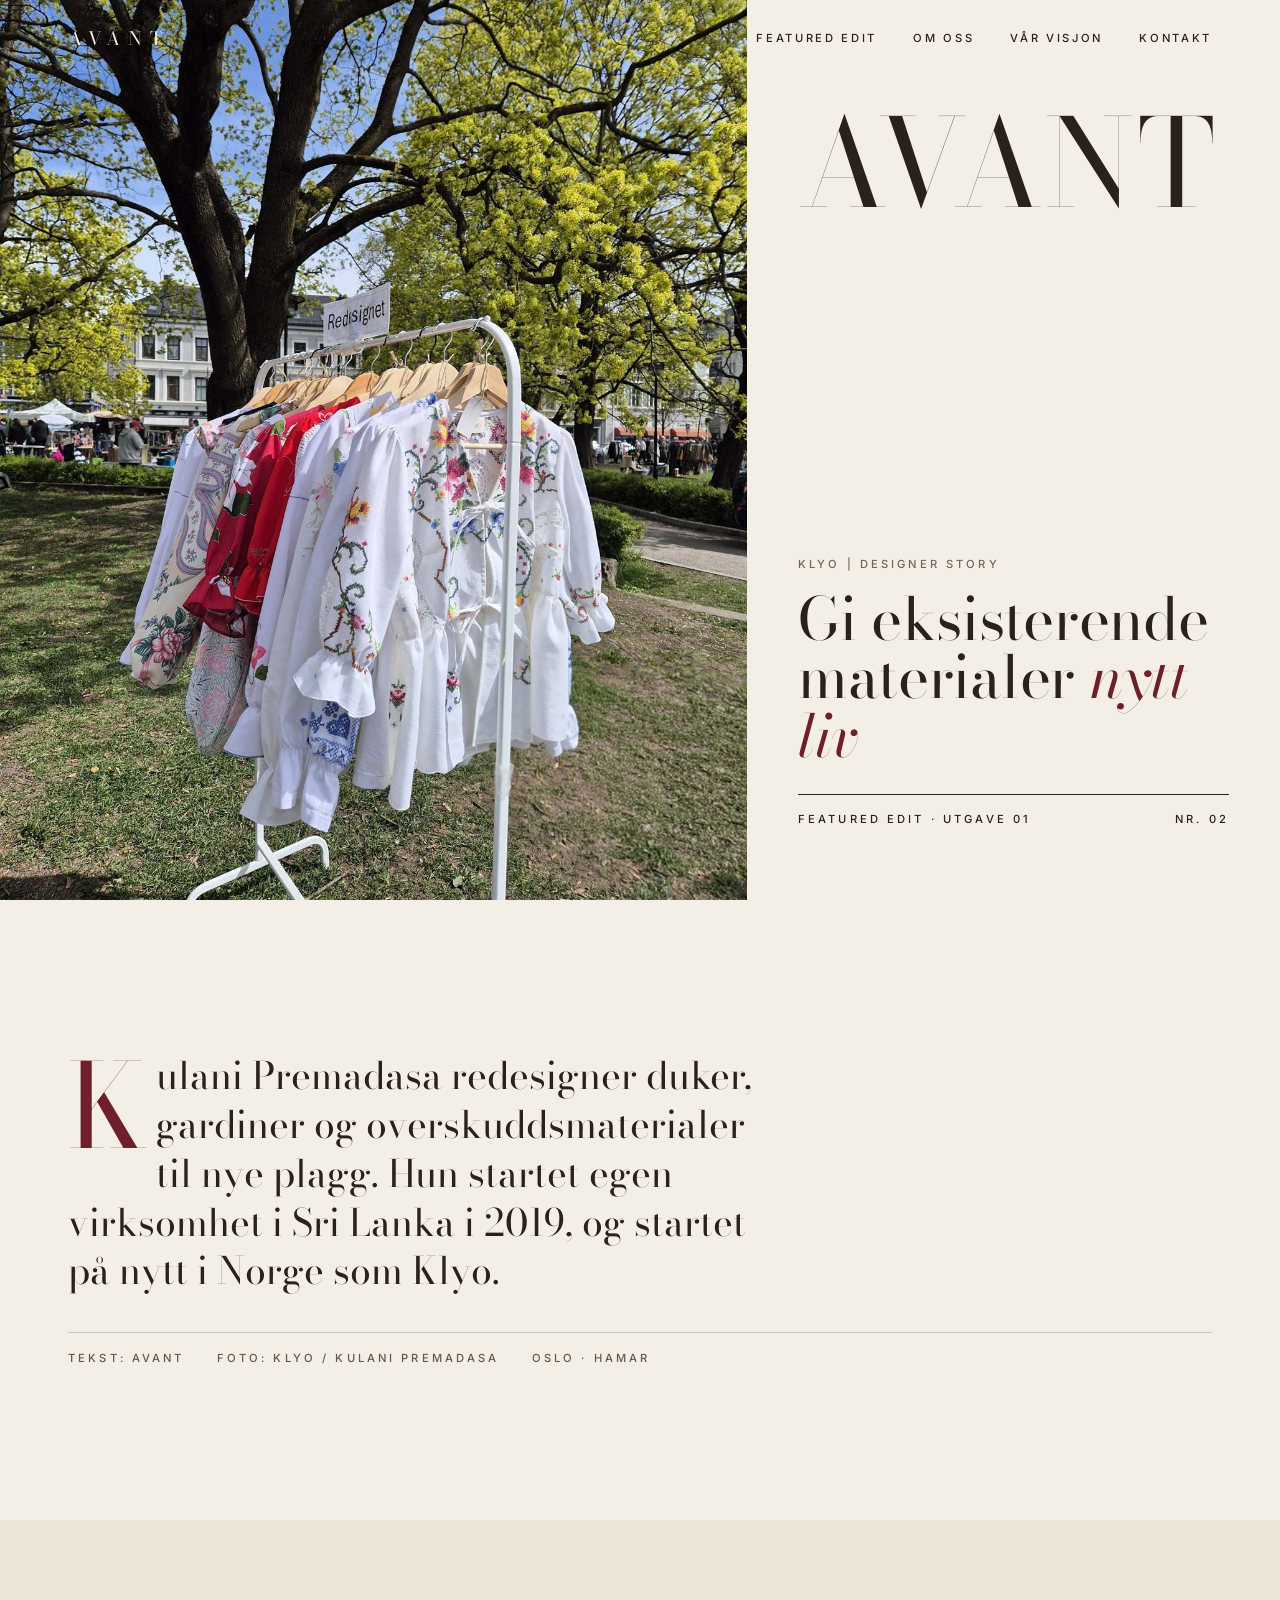
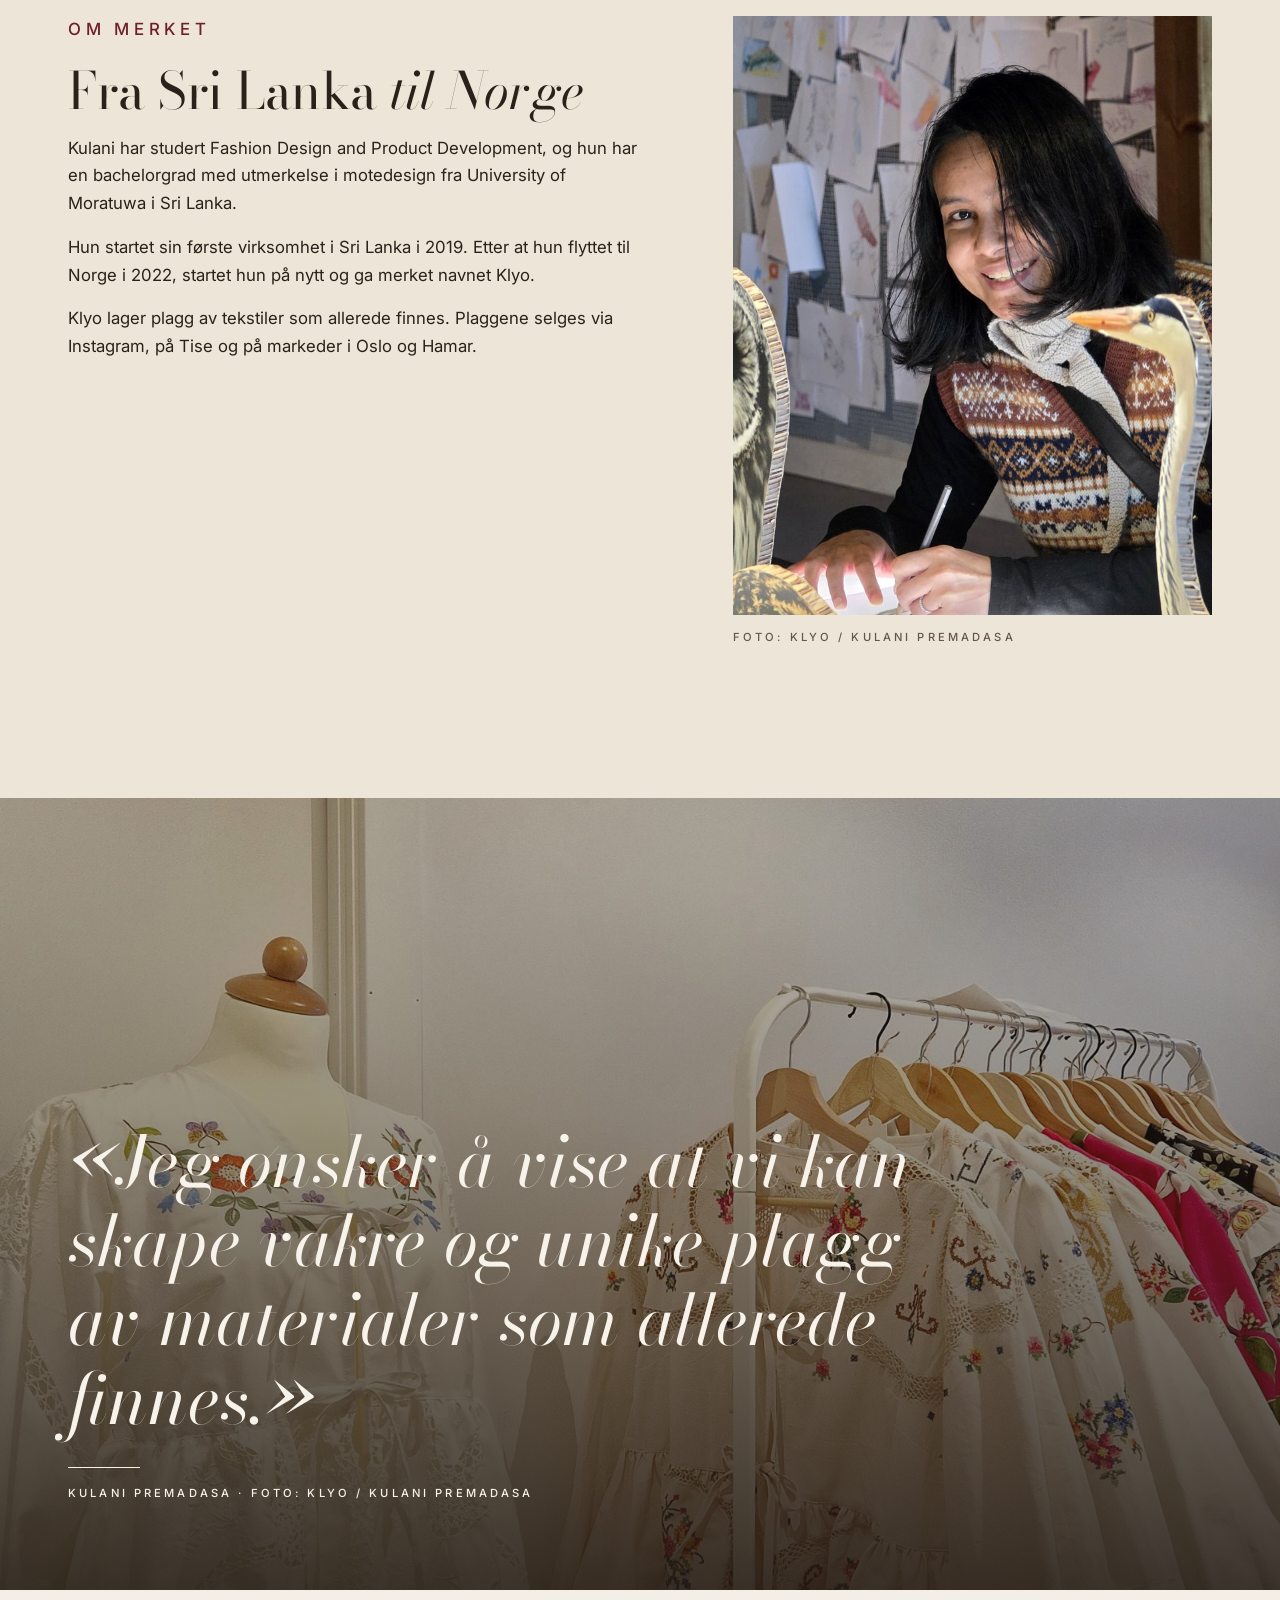
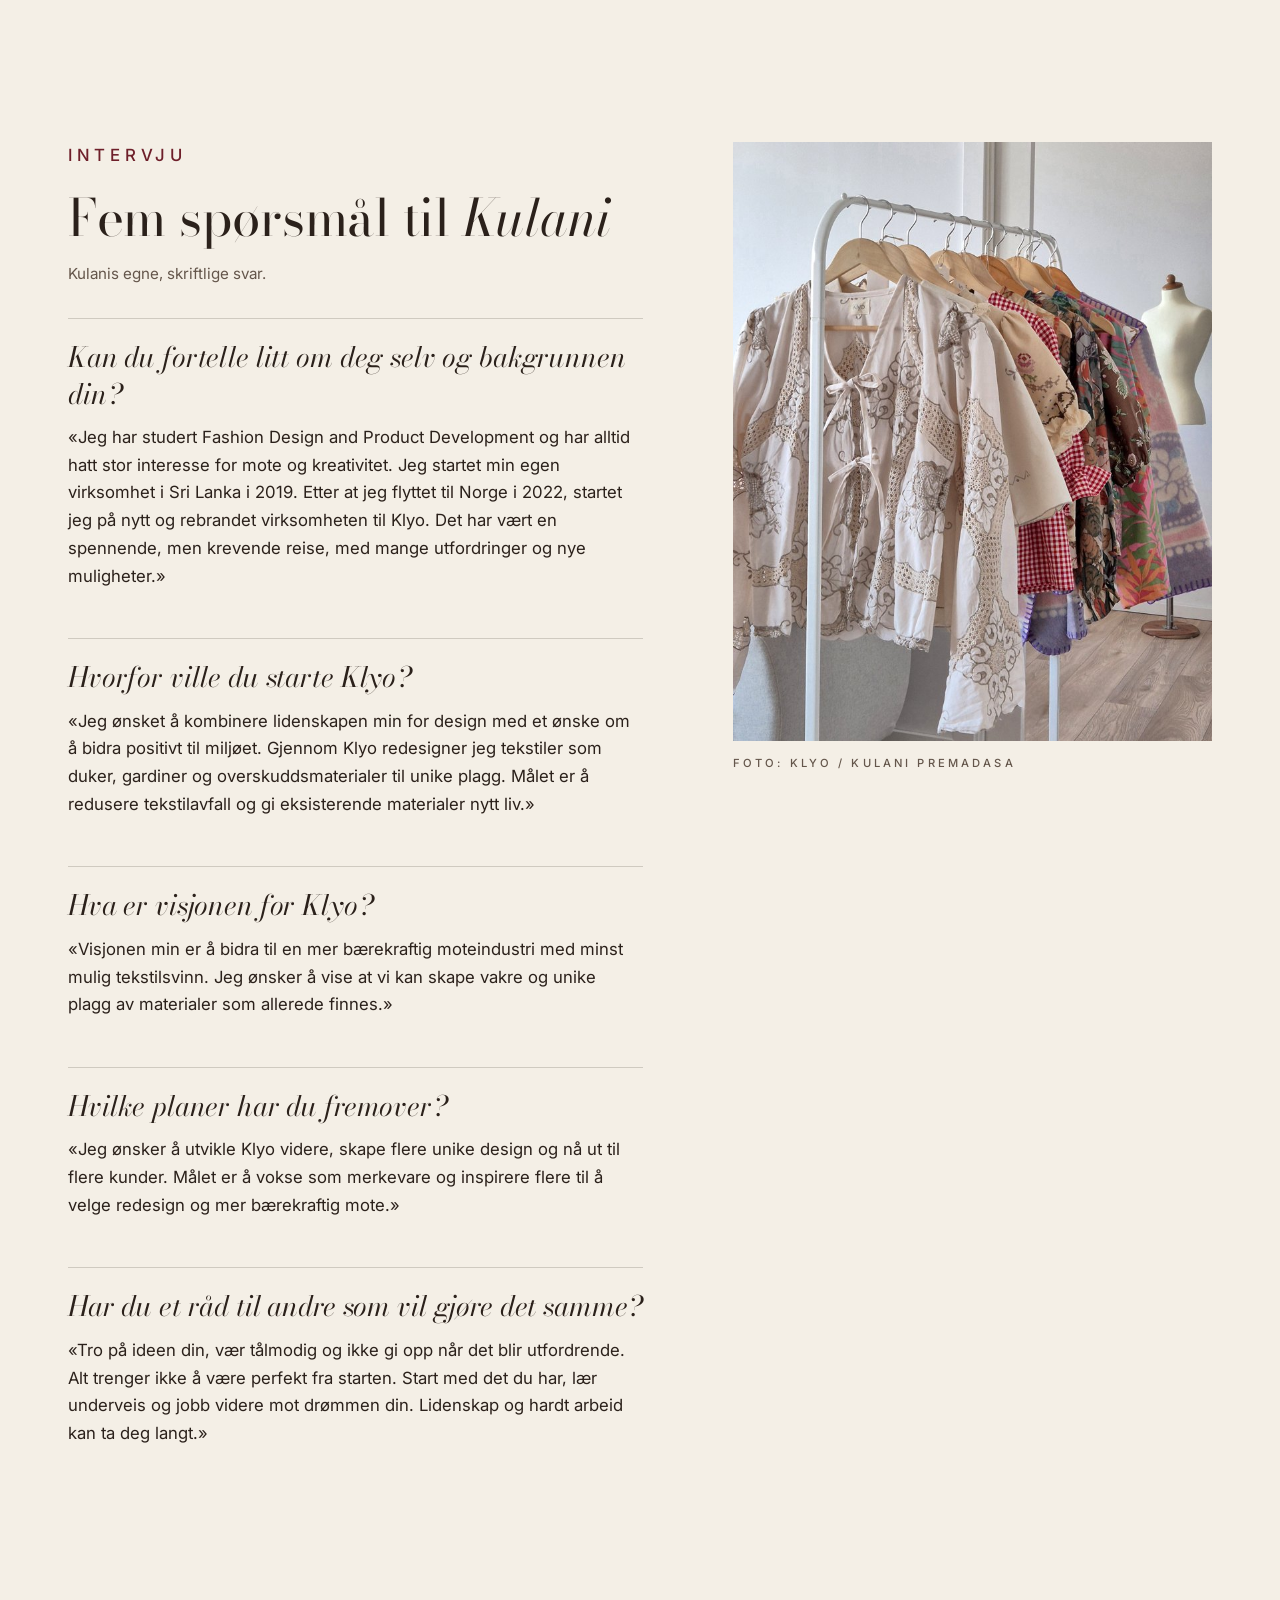
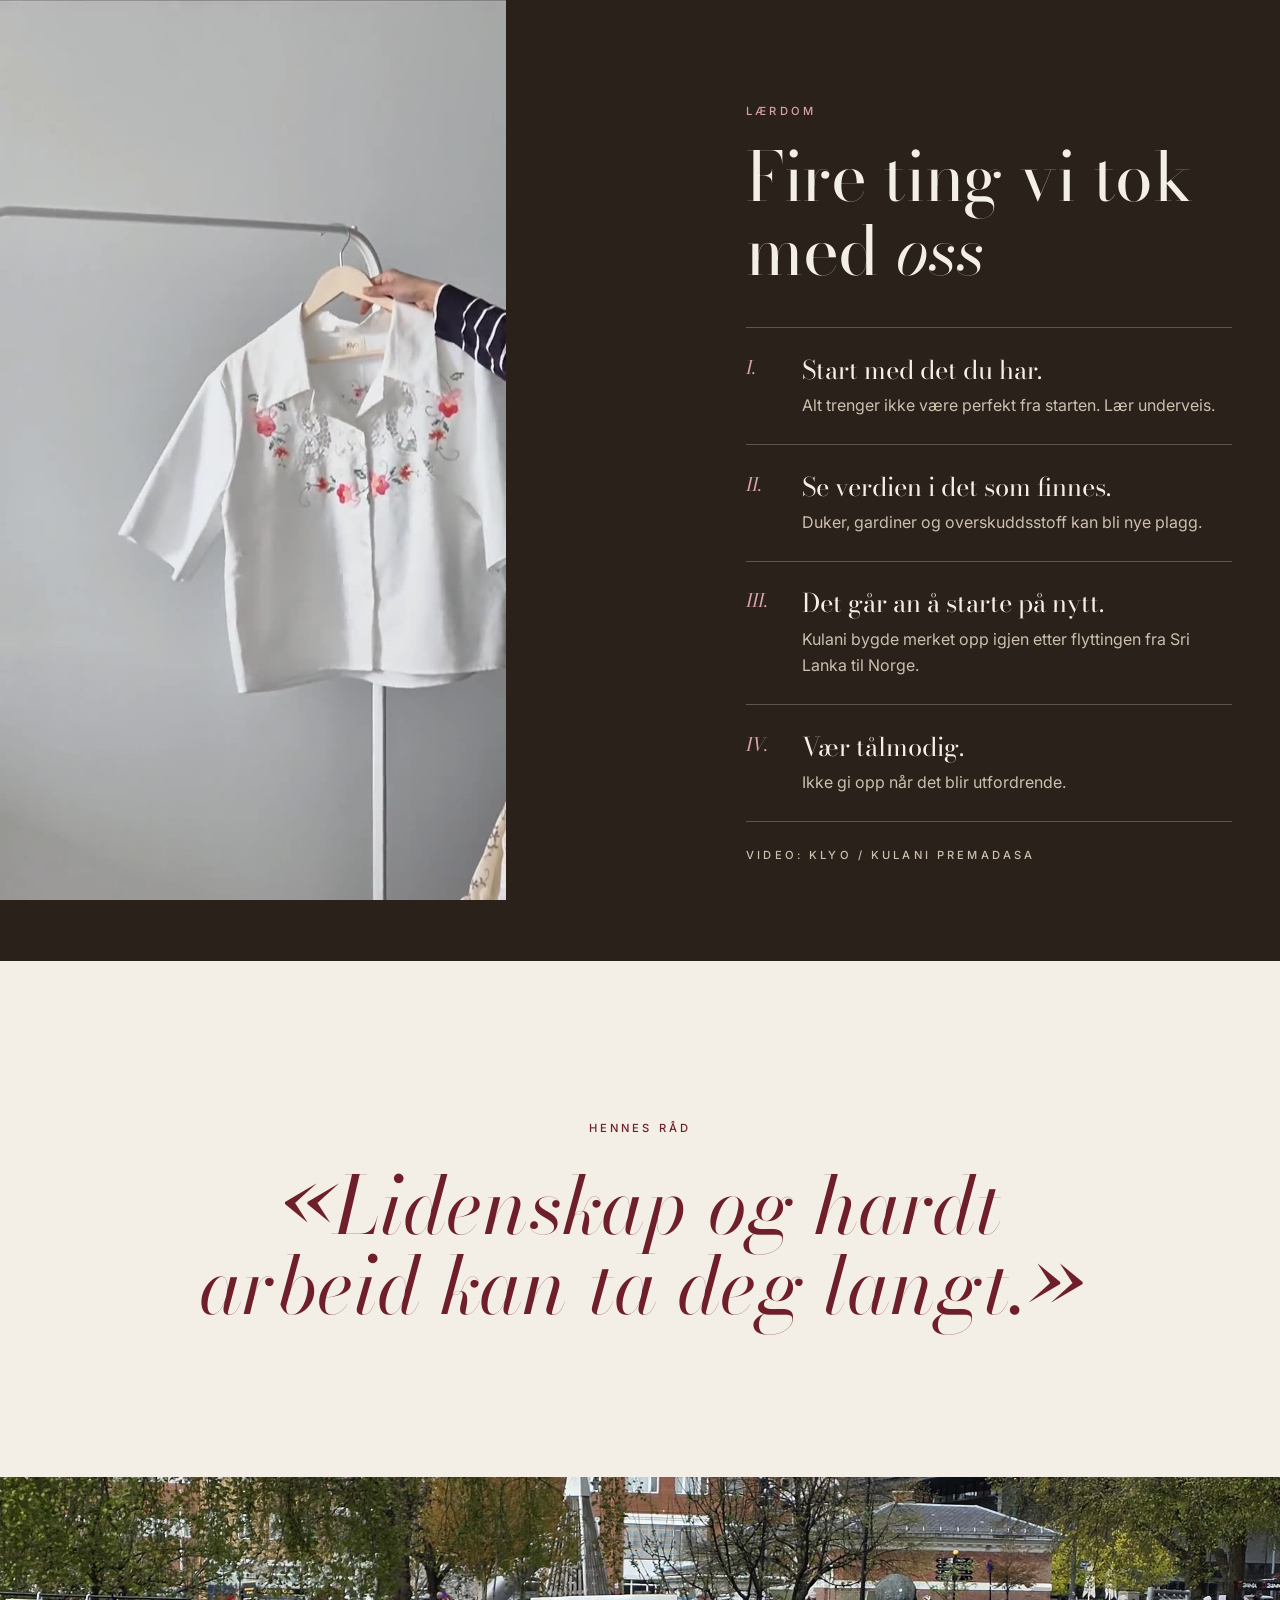
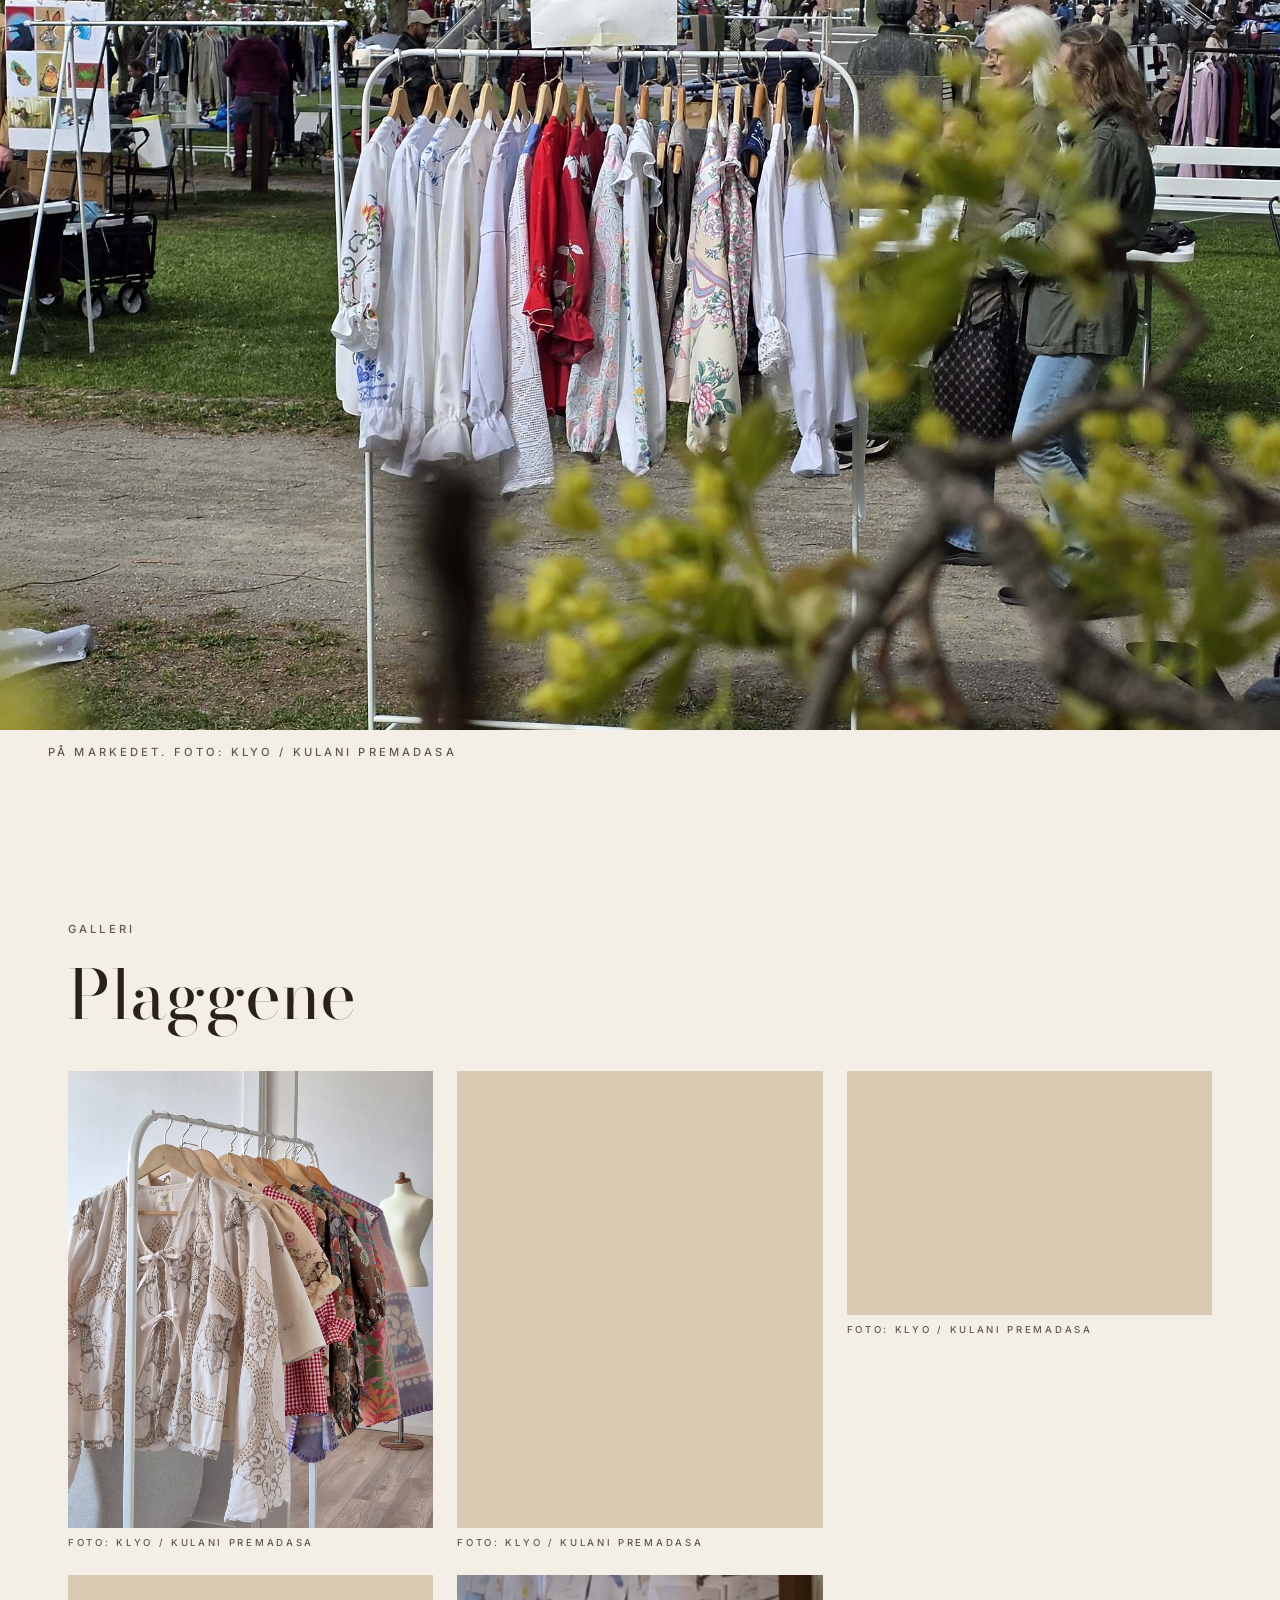
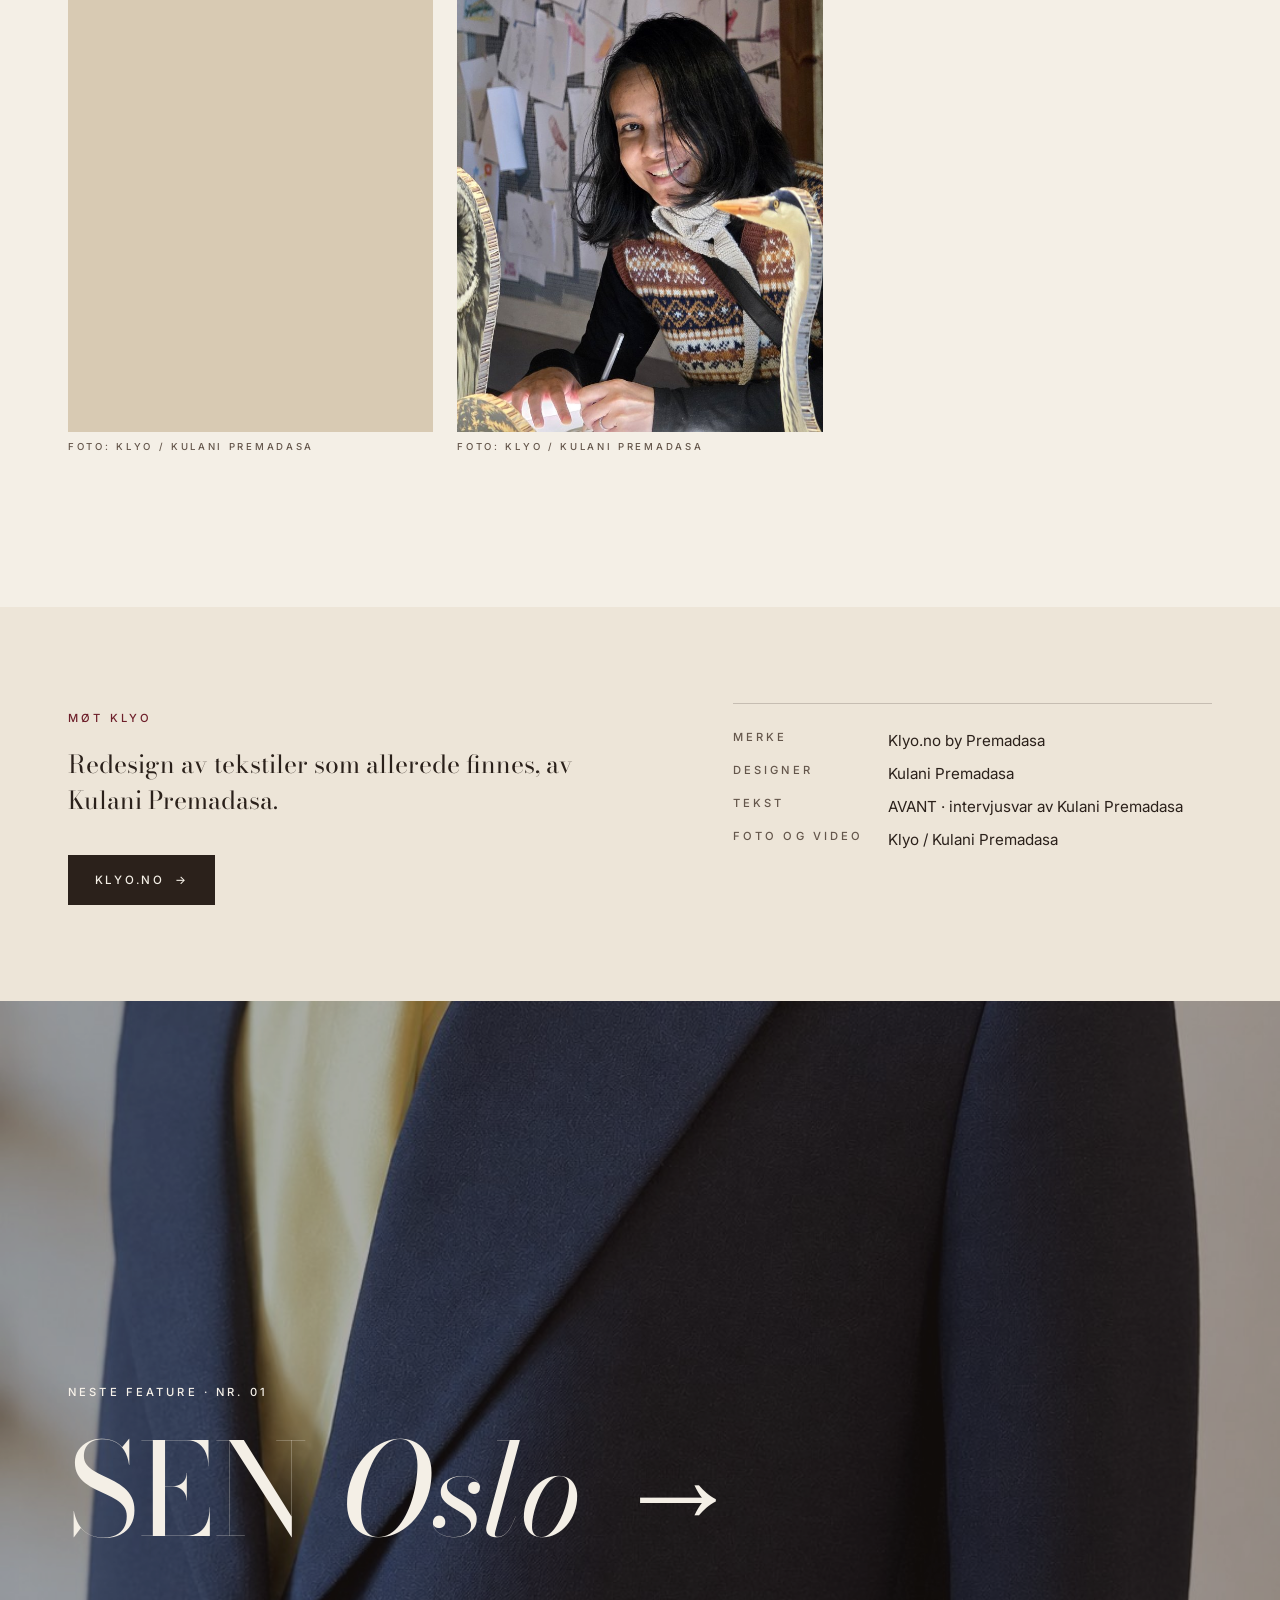
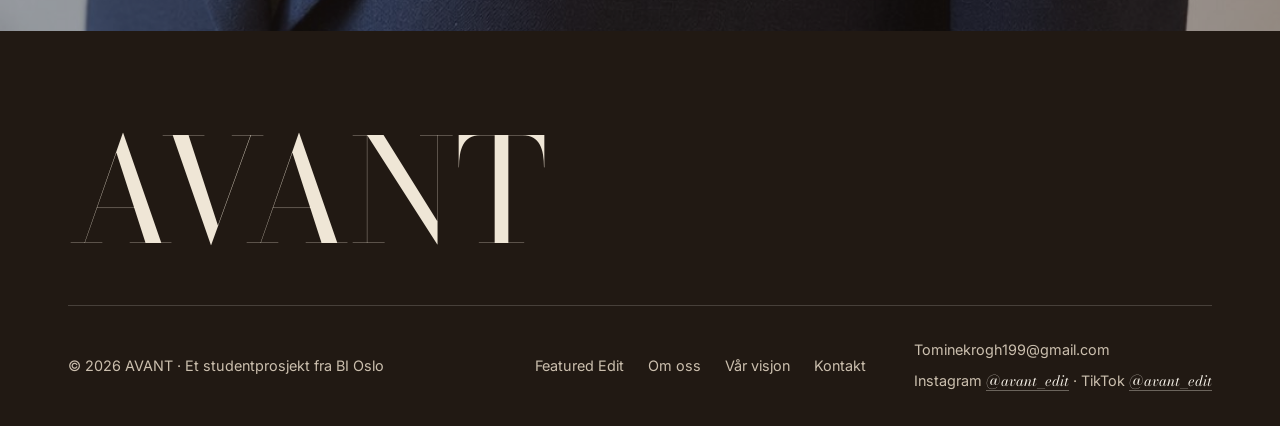
==== commit d28ae1ea: "SEN: dressen som hovedbilde, detaljer tidlig, sterkere retusj av hjemmeshooten" ====
--- a/featured-klyo.html
+++ b/featured-klyo.html
@@ -181,7 +181,7 @@
     </section>
 
     <a class="neste" href="featured-sen-oslo.html" aria-label="Neste feature: SEN Oslo">
-      <img src="assets/magasin/sen/sen-02-rom-900.jpg" srcset="assets/magasin/sen/sen-02-rom-900.jpg 720w, assets/magasin/sen/sen-02-rom.jpg 1600w" sizes="100vw" width="1600" height="1999" loading="lazy" decoding="async" alt="">
+      <img src="assets/magasin/sen/design-marine-gul-900.jpg" srcset="assets/magasin/sen/design-marine-gul-900.jpg 720w, assets/magasin/sen/design-marine-gul.jpg 1086w" sizes="100vw" width="1086" height="1357" loading="lazy" decoding="async" alt="">
       <div class="wrap">
         <p class="kicker" style="color:#F7F2EA">Neste feature · Nr. 01</p>
         <p class="neste__tittel">SEN <em>Oslo</em> →</p>
--- a/css/style.css
+++ b/css/style.css
@@ -454,3 +454,8 @@
 }
 @media (min-width: 880px) { .topp--magasin { color: var(--espresso); } }
 .sitat-bilde--mork::after { background: linear-gradient(180deg, rgba(33,25,19,.3) 0%, rgba(33,25,19,.45) 40%, rgba(33,25,19,.88) 100%); }
+/* Detaljene: plaggene først */
+.detaljer { display: grid; grid-template-columns: 1fr 1fr; gap: .75rem; }
+.detaljer > :first-child { grid-column: 1 / -1; }
+@media (min-width: 880px) { .detaljer { grid-template-columns: 1.3fr 1fr 1fr; gap: 1.5rem; } .detaljer > :first-child { grid-column: auto; } }
+.mag-aapning__bilde img { object-position: 50% 0; }
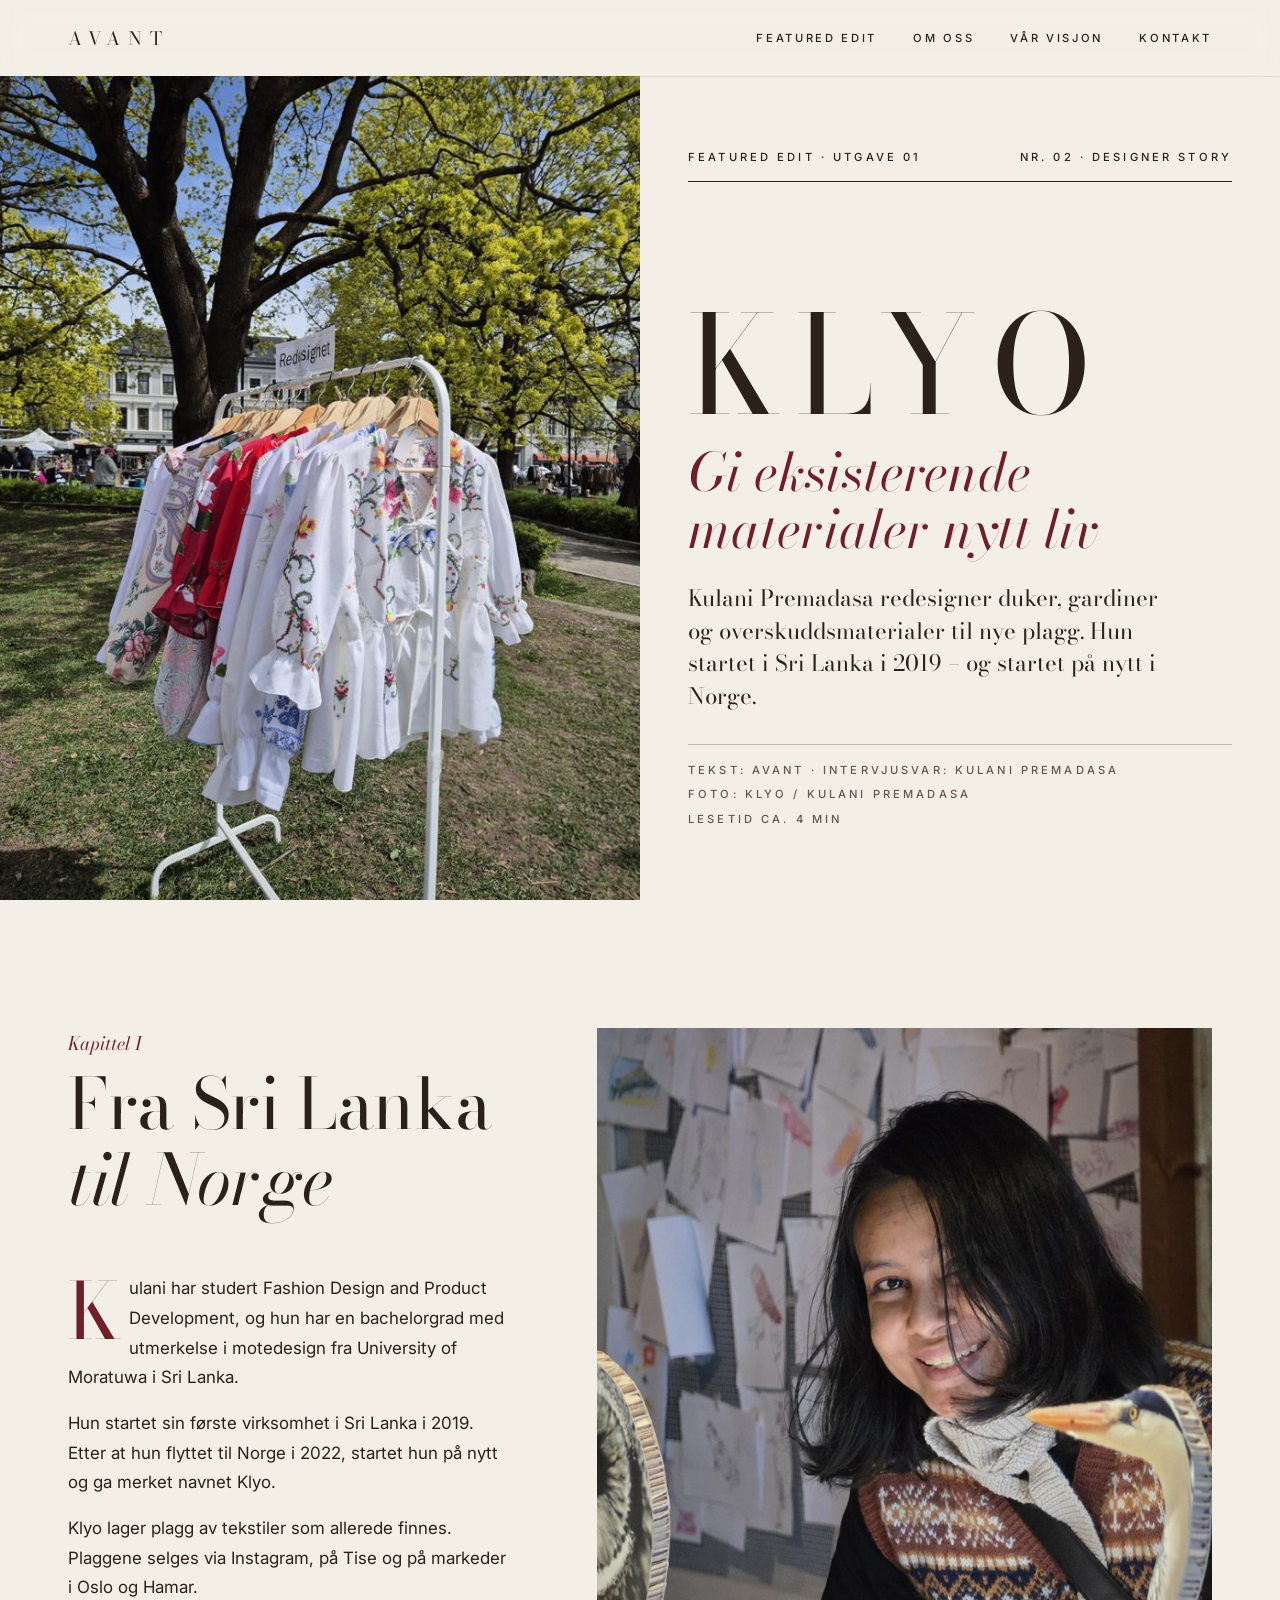
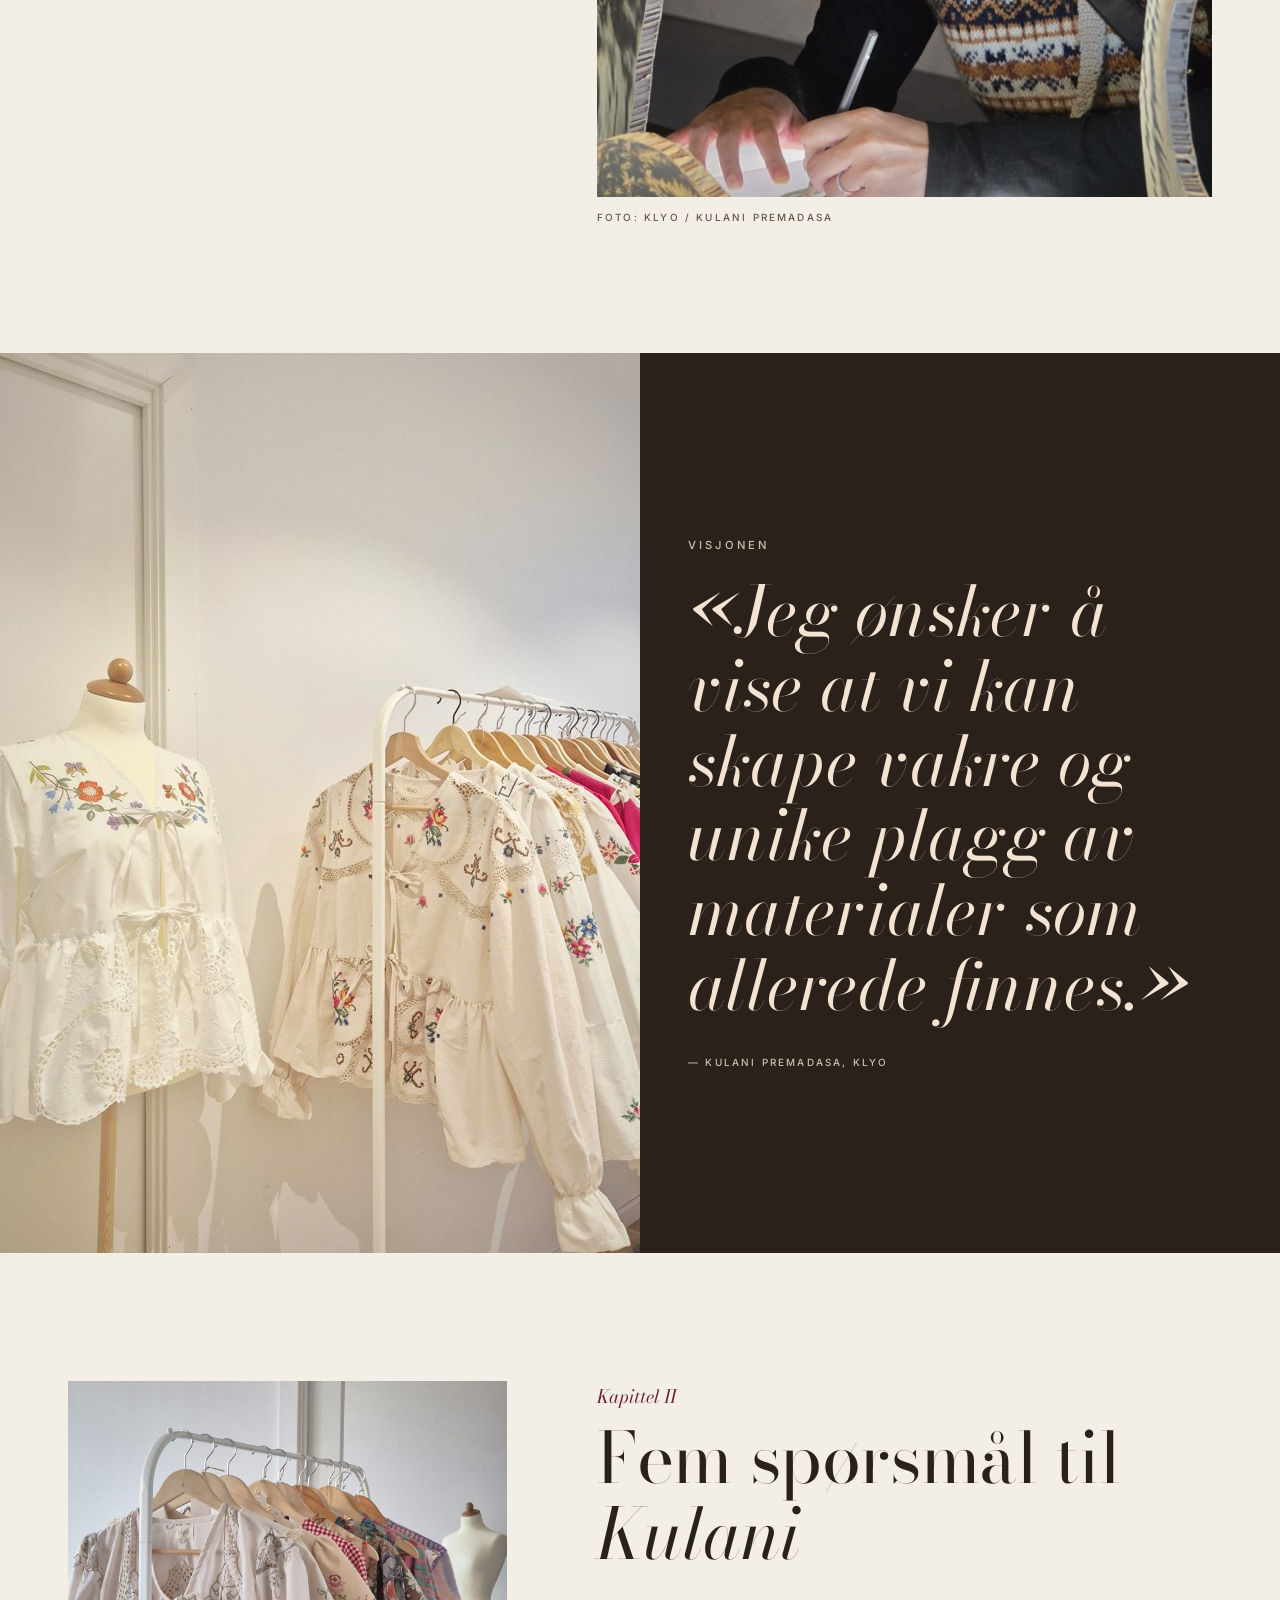
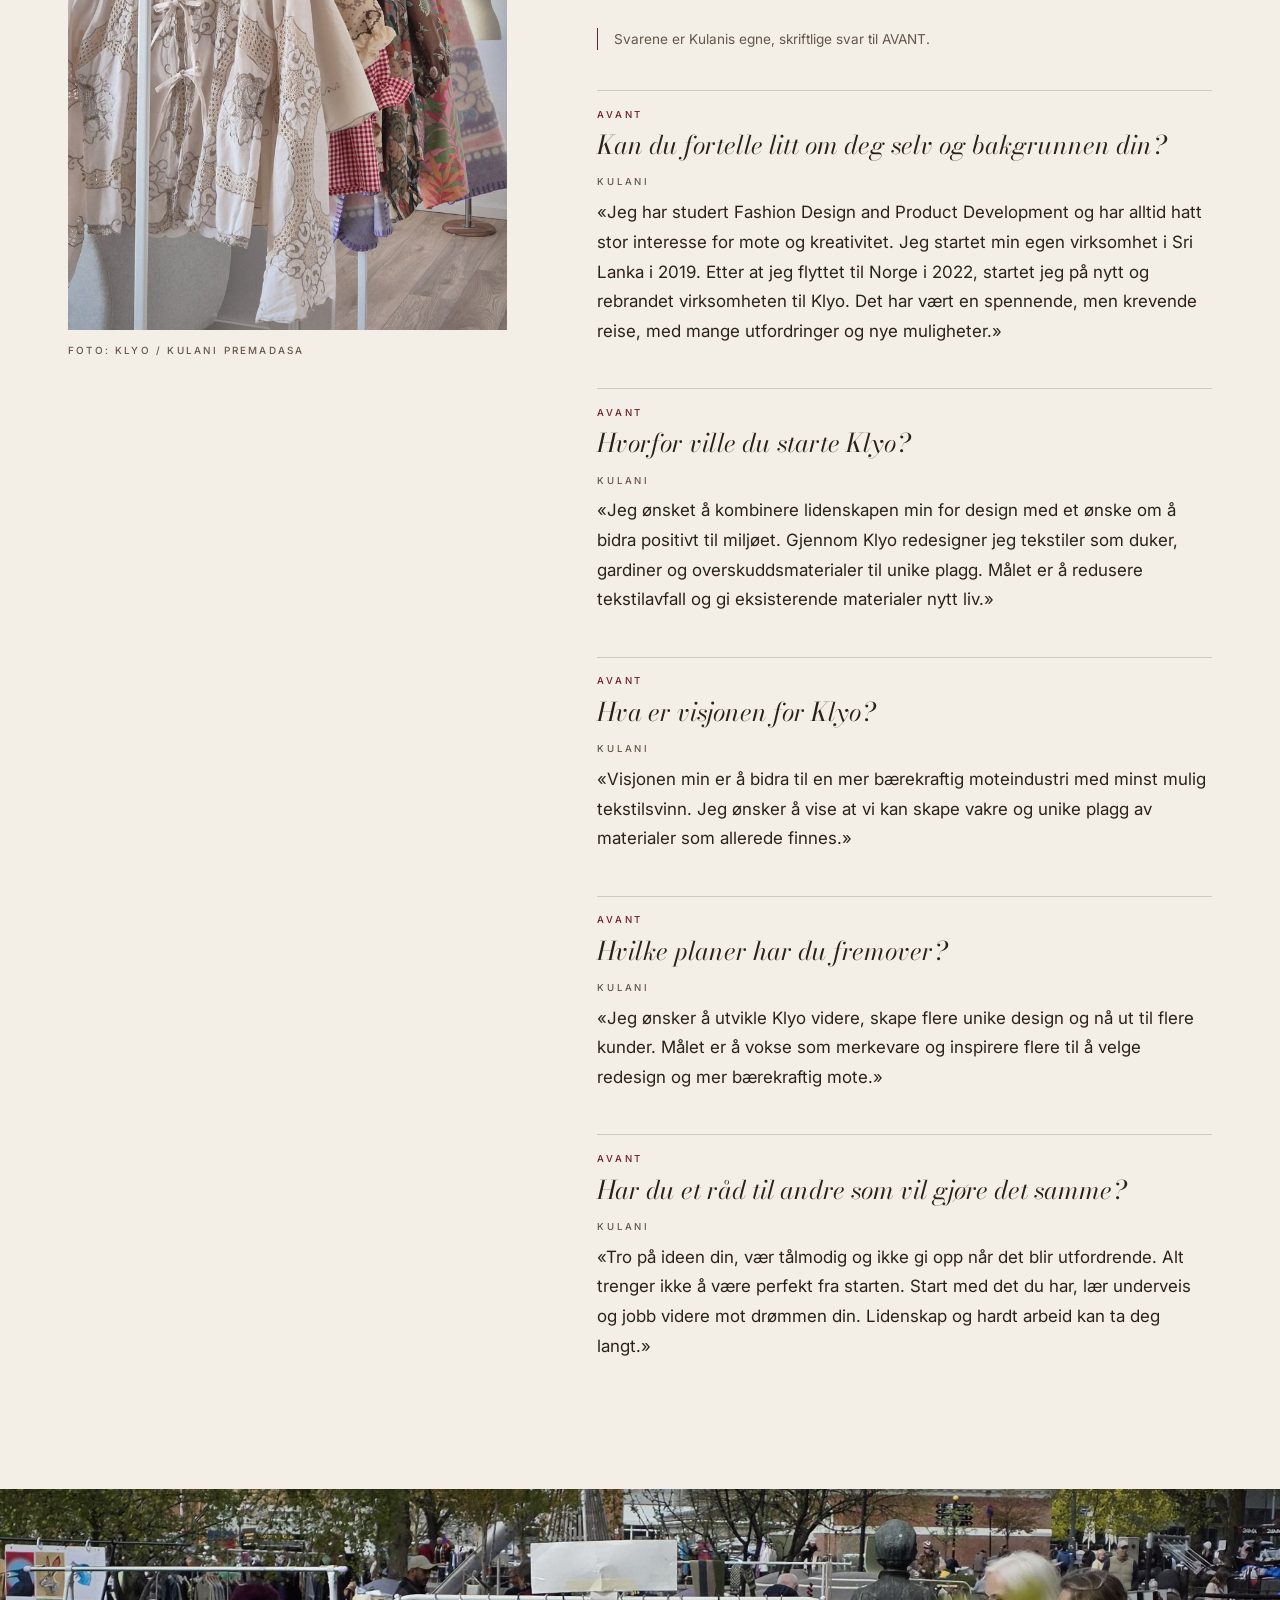
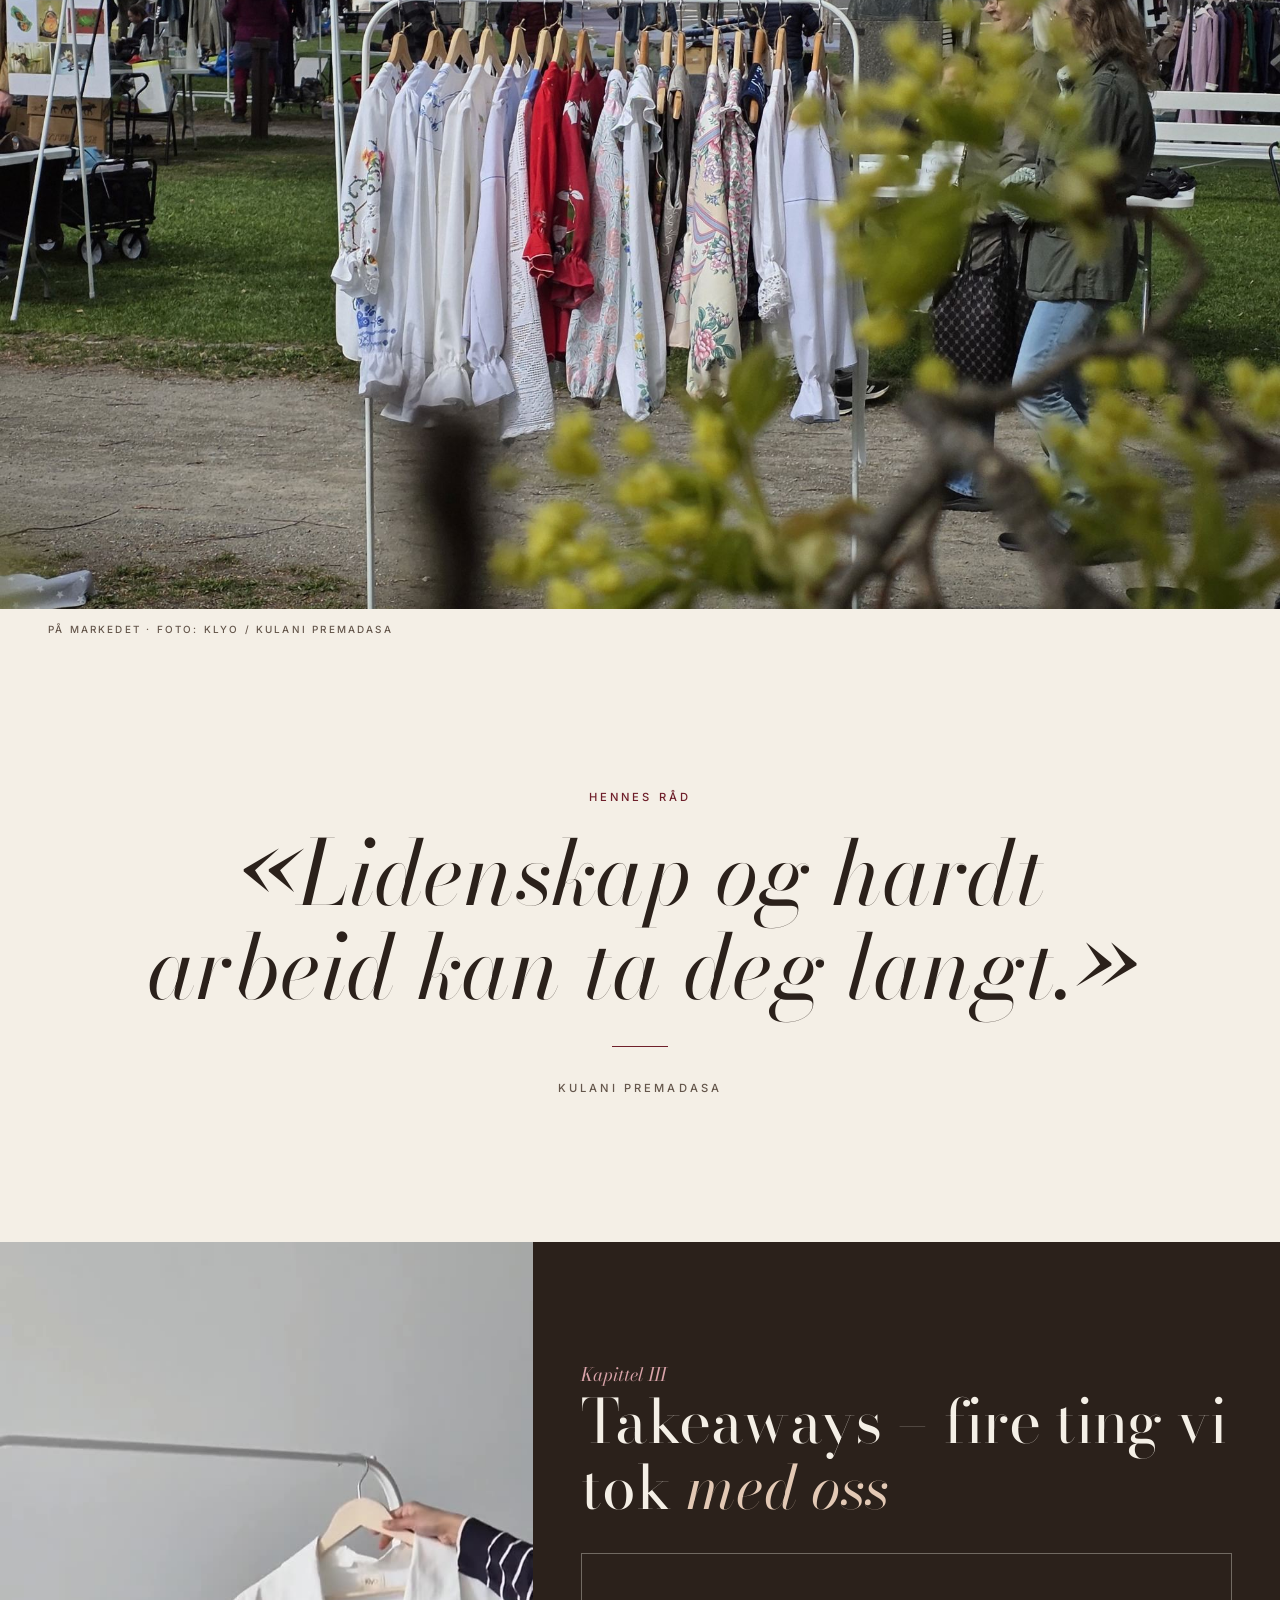
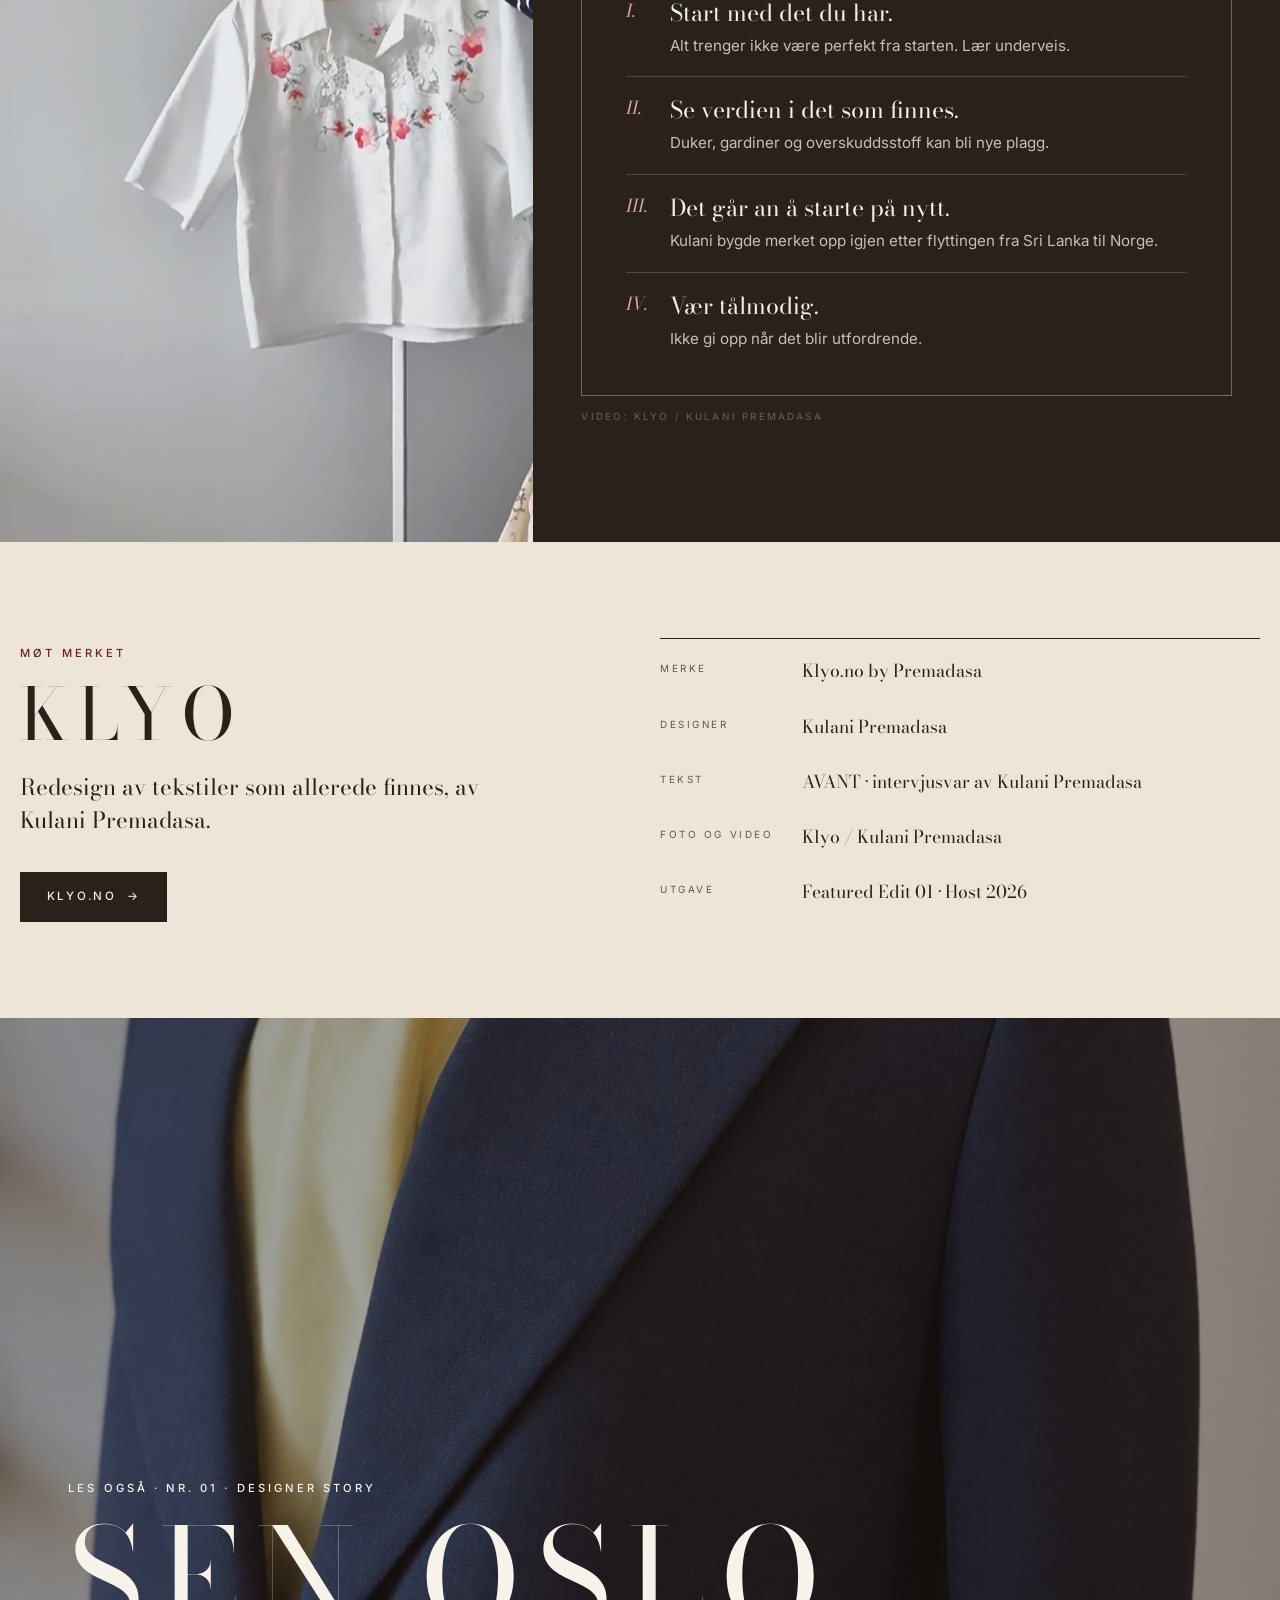
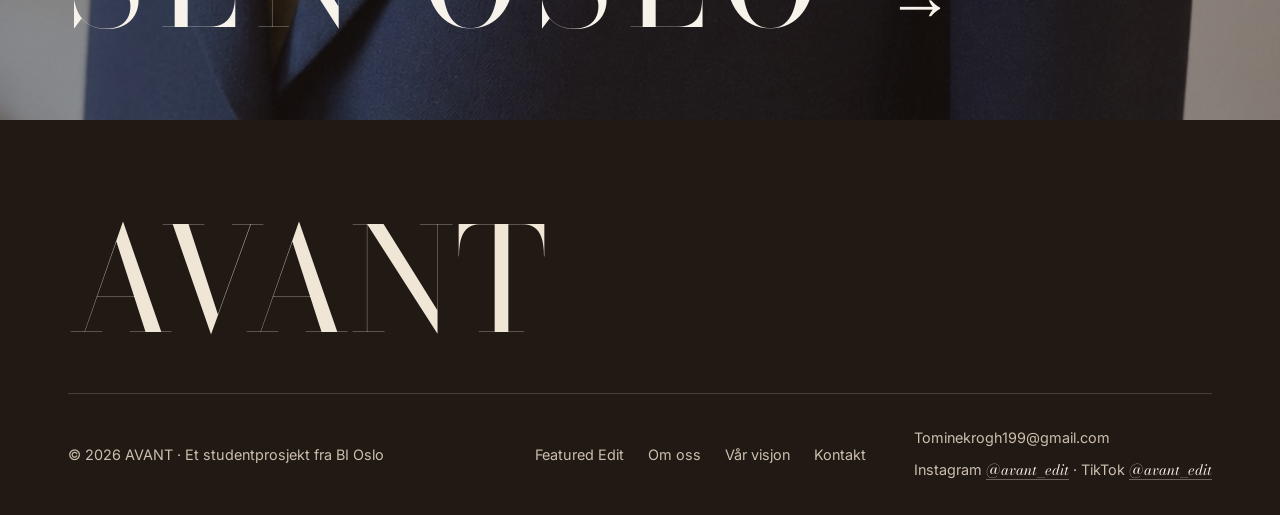
==== commit 24ca4cfc: "Featured Edit: magasinomslag, redaksjonelle features med kapitler/Q&A, ny utvalgt og sterkere retusj" ====
--- a/featured-klyo.html
+++ b/featured-klyo.html
@@ -3,7 +3,7 @@
 <head>
   <meta charset="utf-8">
   <meta name="viewport" content="width=device-width, initial-scale=1, viewport-fit=cover">
-  <meta name="theme-color" content="#2B211B">
+  <meta name="theme-color" content="#F4EFE6">
   <link rel="icon" href="assets/favicon.svg" type="image/svg+xml">
   <link rel="icon" href="assets/favicon-32.png" sizes="32x32" type="image/png">
   <link rel="apple-touch-icon" href="assets/apple-touch-icon.png">
@@ -11,13 +11,14 @@
   <link rel="preconnect" href="https://fonts.gstatic.com" crossorigin>
   <link rel="stylesheet" href="https://fonts.googleapis.com/css2?family=Bodoni+Moda:ital,opsz,wght@0,6..96,400..600;1,6..96,400..500&family=Inter:wght@400;500&display=swap">
   <link rel="stylesheet" href="css/style.css">
+  <link rel="stylesheet" href="css/magasin.css">
   <meta property="og:type" content="article">
   <meta property="og:site_name" content="AVANT">
   <meta property="og:locale" content="nb_NO">
-  <meta property="og:image" content="https://avantedit.no/assets/magasin/klyo/klyo-01-park.jpg">
+  <meta property="og:image" content="https://avantedit.no/assets/magasin/klyo/klyo-park.jpg">
   <meta property="og:image:alt" content="Broderte plagg fra Klyo på et stativ i en park.">
   <meta name="twitter:card" content="summary_large_image">
-  <meta name="twitter:image" content="https://avantedit.no/assets/magasin/klyo/klyo-01-park.jpg">
+  <meta name="twitter:image" content="https://avantedit.no/assets/magasin/klyo/klyo-park.jpg">
   <script>document.documentElement.classList.remove("no-js")</script>
   <title>Klyo – Featured Edit Nr. 02 | AVANT</title>
   <meta name="description" content="Kulani Premadasa redesigner duker, gardiner og overskuddsmaterialer til nye plagg. Møt Klyo i Featured Edit, utgave 01.">
@@ -29,7 +30,7 @@
 <body>
   <a class="skip" href="#innhold">Hopp til innhold</a>
   <div class="lesefremdrift" aria-hidden="true"></div>
-  <header class="topp topp--magasin" id="topp">
+  <header class="topp topp--lys topp--fast" id="topp">
     <div class="wrap topp__inner">
       <a class="ordmerke-lite" href="index.html" aria-label="AVANT – til forsiden">AVANT</a>
       <button class="meny-knapp" type="button" aria-expanded="false" aria-controls="meny" aria-label="Åpne meny"><span></span></button>
@@ -44,147 +45,125 @@
     </div>
   </header>
 
-  <main id="innhold">
-    <section class="mag-aapning" aria-labelledby="art-tittel">
-      <div class="mag-aapning__bilde">
-        <img src="assets/magasin/klyo/klyo-01-park-900.jpg" srcset="assets/magasin/klyo/klyo-01-park-900.jpg 720w, assets/magasin/klyo/klyo-01-park.jpg 1200w" sizes="(min-width: 880px) 60vw, 100vw" width="1200" height="1500" fetchpriority="high" decoding="async" alt="Broderte og mønstrede plagg fra Klyo på et stativ under trærne.">
+  <main id="innhold" class="mag">
+    <article>
+    <header class="f-aapning">
+      <div class="f-aapning__bilde"><img src="assets/magasin/klyo/klyo-park-900.jpg" srcset="assets/magasin/klyo/klyo-park-900.jpg 720w, assets/magasin/klyo/klyo-park.jpg 1200w" sizes="(min-width: 980px) 50vw, 100vw" width="1200" height="1500" fetchpriority="high" decoding="async" alt="Broderte og mønstrede plagg fra Klyo på et stativ under trærne."></div>
+      <div class="f-aapning__tekst">
+        <div class="f-meta smaa"><span>Featured Edit · Utgave 01</span><span>Nr. 02 · Designer story</span></div>
+        <div>
+          <h1 class="ordmerke-merke">Klyo</h1>
+          <p class="f-tittel">Gi eksisterende materialer nytt liv</p>
+          <p class="standfirst">Kulani Premadasa redesigner duker, gardiner og overskuddsmaterialer til nye plagg. Hun startet i Sri Lanka i 2019 – og startet på nytt i Norge.</p>
+          <div class="byline smaa"><span>Tekst: AVANT · Intervjusvar: Kulani Premadasa</span><span>Foto: Klyo / Kulani Premadasa</span><span>Lesetid ca. 4 min</span></div>
+        </div>
       </div>
-      <div class="wrap"><p class="mag-aapning__logo vis" aria-hidden="true">AVANT</p></div>
-      <div class="wrap mag-aapning__fot">
-        <p class="kicker vis forsinket-1">Klyo | Designer story</p>
-        <h1 class="vis forsinket-2" id="art-tittel">Gi eksisterende materialer <em>nytt liv</em></h1>
-        <div class="mag-aapning__meta smaa vis forsinket-3"><span>Featured Edit · Utgave 01</span><span>Nr. 02</span></div>
+    </header>
+
+    <section class="kapittel lys" aria-labelledby="k1">
+      <div class="wrap to-spalter">
+        <div>
+          <div class="kap-hode"><span class="kap-nr">Kapittel I</span><h2 id="k1">Fra Sri Lanka <em>til Norge</em></h2></div>
+          <div class="tekst">
+            <p class="dropcap" style="margin-top:0">Kulani har studert Fashion Design and Product Development, og hun har en bachelorgrad med utmerkelse i motedesign fra University of Moratuwa i Sri Lanka.</p>
+            <p>Hun startet sin første virksomhet i Sri Lanka i 2019. Etter at hun flyttet til Norge i 2022, startet hun på nytt og ga merket navnet Klyo.</p>
+            <p>Klyo lager plagg av tekstiler som allerede finnes. Plaggene selges via Instagram, på Tise og på markeder i Oslo og Hamar.</p>
+          </div>
+        </div>
+        <div class="klistre"><figure class="bilde-inn "><div class="ramme" style="aspect-ratio:1600/2000"><img src="assets/magasin/klyo/klyo-portrett-900.jpg" srcset="assets/magasin/klyo/klyo-portrett-900.jpg 720w, assets/magasin/klyo/klyo-portrett.jpg 1600w" sizes="(min-width: 980px) 50vw, 100vw" width="1600" height="2000" loading="lazy" decoding="async" alt="Designeren ved arbeidsbordet med skisser og moodboard bak seg."></div><figcaption class="bt smaa">Foto: Klyo / Kulani Premadasa</figcaption></figure></div>
       </div>
     </section>
 
-    <section class="seksjon lys" aria-label="Innledning">
-      <div class="wrap">
-        <p class="mag-ingress vis">Kulani Premadasa redesigner duker, gardiner og overskuddsmaterialer til nye plagg. Hun startet egen virksomhet i Sri Lanka i 2019, og startet på nytt i Norge som Klyo.</p>
-        <div class="byline smaa vis forsinket-1"><span>Tekst: AVANT</span><span>Foto: Klyo / Kulani Premadasa</span><span>Oslo · Hamar</span></div>
+    <section class="pq-spread" aria-label="Sitat">
+      <div class="ramme bilde-inn"><img src="assets/magasin/klyo/klyo-bluser-900.jpg" srcset="assets/magasin/klyo/klyo-bluser-900.jpg 720w, assets/magasin/klyo/klyo-bluser.jpg 1600w" sizes="(min-width: 880px) 50vw, 100vw" width="1600" height="2000" loading="lazy" decoding="async" alt="Hvite broderte bluser på en mannekeng og et stativ."></div>
+      <div class="pq-spread__tekst">
+        <p class="kicker kicker--aksent">Visjonen</p>
+        <blockquote style="font-size:clamp(2.2rem,5.4vw,4.4rem);line-height:1.08">«Jeg ønsker å vise at vi kan skape vakre og unike plagg av materialer som allerede finnes.»</blockquote>
+        <p class="bt smaa" style="margin-top:2rem">— Kulani Premadasa, Klyo</p>
       </div>
     </section>
 
-    <section class="seksjon krem-2" aria-labelledby="om-tittel" style="padding-top:clamp(3rem,8vw,6rem)">
-      <div class="wrap mag-oppslag">
-        <div class="spalte vis">
-          <p class="kicker kicker--aksent">Om merket</p>
-          <h2 id="om-tittel">Fra Sri Lanka <em>til Norge</em></h2>
-          <p>Kulani har studert Fashion Design and Product Development, og hun har en bachelorgrad med utmerkelse i motedesign fra University of Moratuwa i Sri Lanka.</p>
-          <p>Hun startet sin første virksomhet i Sri Lanka i 2019. Etter at hun flyttet til Norge i 2022, startet hun på nytt og ga merket navnet Klyo.</p>
-          <p>Klyo lager plagg av tekstiler som allerede finnes. Plaggene selges via Instagram, på Tise og på markeder i Oslo og Hamar.</p>
+    <section class="kapittel lys" aria-labelledby="k2">
+      <div class="wrap to-spalter to-spalter--snu">
+        <div>
+          <div class="kap-hode"><span class="kap-nr">Kapittel II</span><h2 id="k2">Fem spørsmål til <em>Kulani</em></h2></div>
+          <p class="notis">Svarene er Kulanis egne, skriftlige svar til AVANT.</p>
+          <dl class="qa">
+            <dt><span class="hvem">AVANT</span>Kan du fortelle litt om deg selv og bakgrunnen din?</dt>
+            <dd><span class="hvem">Kulani</span>«Jeg har studert Fashion Design and Product Development og har alltid hatt stor interesse for mote og kreativitet. Jeg startet min egen virksomhet i Sri Lanka i 2019. Etter at jeg flyttet til Norge i 2022, startet jeg på nytt og rebrandet virksomheten til Klyo. Det har vært en spennende, men krevende reise, med mange utfordringer og nye muligheter.»</dd>
+            <dt><span class="hvem">AVANT</span>Hvorfor ville du starte Klyo?</dt>
+            <dd><span class="hvem">Kulani</span>«Jeg ønsket å kombinere lidenskapen min for design med et ønske om å bidra positivt til miljøet. Gjennom Klyo redesigner jeg tekstiler som duker, gardiner og overskuddsmaterialer til unike plagg. Målet er å redusere tekstilavfall og gi eksisterende materialer nytt liv.»</dd>
+            <dt><span class="hvem">AVANT</span>Hva er visjonen for Klyo?</dt>
+            <dd><span class="hvem">Kulani</span>«Visjonen min er å bidra til en mer bærekraftig moteindustri med minst mulig tekstilsvinn. Jeg ønsker å vise at vi kan skape vakre og unike plagg av materialer som allerede finnes.»</dd>
+            <dt><span class="hvem">AVANT</span>Hvilke planer har du fremover?</dt>
+            <dd><span class="hvem">Kulani</span>«Jeg ønsker å utvikle Klyo videre, skape flere unike design og nå ut til flere kunder. Målet er å vokse som merkevare og inspirere flere til å velge redesign og mer bærekraftig mote.»</dd>
+            <dt><span class="hvem">AVANT</span>Har du et råd til andre som vil gjøre det samme?</dt>
+            <dd><span class="hvem">Kulani</span>«Tro på ideen din, vær tålmodig og ikke gi opp når det blir utfordrende. Alt trenger ikke å være perfekt fra starten. Start med det du har, lær underveis og jobb videre mot drømmen din. Lidenskap og hardt arbeid kan ta deg langt.»</dd>
+          </dl>
         </div>
-        <div class="klistre">
-          <figure class="mag-figur vis"><div class="bilde-ramme" style="aspect-ratio:4/5"><img src="assets/magasin/klyo/klyo-02-portrett-900.jpg" srcset="assets/magasin/klyo/klyo-02-portrett-900.jpg 720w, assets/magasin/klyo/klyo-02-portrett.jpg 1600w" sizes="(min-width: 880px) 45vw, 100vw" width="1600" height="2000" loading="lazy" decoding="async" alt="Designeren ved arbeidsbordet med skisser og moodboard bak seg."></div><figcaption class="smaa">Foto: Klyo / Kulani Premadasa</figcaption></figure>
+        <div class="klistre"><figure class="bilde-inn "><div class="ramme" style="aspect-ratio:1600/2000"><img src="assets/magasin/klyo/klyo-stativ-900.jpg" srcset="assets/magasin/klyo/klyo-stativ-900.jpg 720w, assets/magasin/klyo/klyo-stativ.jpg 1600w" sizes="(min-width: 980px) 45vw, 100vw" width="1600" height="2000" loading="lazy" decoding="async" alt="Stativ med broderte og mønstrede plagg ved siden av en mannekeng."></div><figcaption class="bt smaa">Foto: Klyo / Kulani Premadasa</figcaption></figure></div>
+      </div>
+    </section>
+
+    <figure class="spread bilde-inn">
+      <img src="assets/magasin/klyo/klyo-marked-900.jpg" srcset="assets/magasin/klyo/klyo-marked-900.jpg 900w, assets/magasin/klyo/klyo-marked.jpg 2000w" sizes="100vw" width="2000" height="1125" loading="lazy" decoding="async" alt="Klyos stativ med lyse plagg på et utendørsmarked blant trær.">
+      <figcaption class="bt smaa">På markedet · Foto: Klyo / Kulani Premadasa</figcaption>
+    </figure>
+
+    <section class="pq lys" aria-label="Hennes råd">
+      <div class="wrap">
+        <p class="kicker kicker--aksent">Hennes råd</p>
+        <blockquote>«Lidenskap og hardt arbeid kan ta deg langt.»</blockquote>
+        <span class="strek" aria-hidden="true"></span>
+        <p class="kilde smaa dempet">Kulani Premadasa</p>
+      </div>
+    </section>
+
+    <section class="takeaways" aria-labelledby="tk">
+      <div class="takeaways__inner">
+        <video data-loop autoplay muted loop playsinline preload="metadata" poster="assets/magasin/video/klyo-loop-poster.jpg" aria-label="Kort, stille videoklipp: en hvit brodert bluse fra Klyo på kleshenger.">
+          <source src="assets/magasin/video/klyo-loop.mp4" type="video/mp4">
+        </video>
+        <div class="takeaways__tekst">
+          <span class="kap-nr" style="color:#D9A3A9">Kapittel III</span>
+          <h2 id="tk">Takeaways – fire ting vi tok <em>med oss</em></h2>
+          <div class="takeaways__boks">
+            <ol class="tk">
+              <li><div><strong>Start med det du har.</strong><span>Alt trenger ikke være perfekt fra starten. Lær underveis.</span></div></li>
+              <li><div><strong>Se verdien i det som finnes.</strong><span>Duker, gardiner og overskuddsstoff kan bli nye plagg.</span></div></li>
+              <li><div><strong>Det går an å starte på nytt.</strong><span>Kulani bygde merket opp igjen etter flyttingen fra Sri Lanka til Norge.</span></div></li>
+              <li><div><strong>Vær tålmodig.</strong><span>Ikke gi opp når det blir utfordrende.</span></div></li>
+            </ol>
+          </div>
+          <p class="bt smaa">Video: Klyo / Kulani Premadasa</p>
         </div>
       </div>
     </section>
 
-    <section class="sitat-bilde sitat-bilde--mork" aria-label="Sitat">
-      <img src="assets/magasin/klyo/klyo-04-bluser-900.jpg" srcset="assets/magasin/klyo/klyo-04-bluser-900.jpg 720w, assets/magasin/klyo/klyo-04-bluser.jpg 1600w" sizes="100vw" width="1600" height="2000" loading="lazy" decoding="async" alt="Hvite broderte bluser på en mannekeng og et stativ.">
-      <div class="wrap">
-        <p class="sitat-stor vis">«Jeg ønsker å vise at vi kan skape vakre og unike plagg av materialer som allerede finnes.»</p>
-        <p class="sitat-kilde smaa vis forsinket-1">Kulani Premadasa · Foto: Klyo / Kulani Premadasa</p>
+    <section class="krem-2">
+      <div class="wrap kred">
+        <div>
+          <p class="kicker kicker--aksent">Møt merket</p>
+          <p class="ordmerke-merke" style="font-size:clamp(2.6rem,8vw,4.5rem)">Klyo</p>
+          <p class="standfirst">Redesign av tekstiler som allerede finnes, av Kulani Premadasa.</p>
+          <div class="knapper"><a class="knapp knapp--mork" href="https://klyo.no" target="_blank" rel="noopener">klyo.no <span class="pil" aria-hidden="true">→</span></a></div>
+        </div>
+        <dl>
+          <dt>Merke</dt><dd>Klyo.no by Premadasa</dd>
+          <dt>Designer</dt><dd>Kulani Premadasa</dd>
+          <dt>Tekst</dt><dd>AVANT · intervjusvar av Kulani Premadasa</dd>
+          <dt>Foto og video</dt><dd>Klyo / Kulani Premadasa</dd>
+          <dt>Utgave</dt><dd>Featured Edit 01 · Høst 2026</dd>
+        </dl>
       </div>
     </section>
-
-    <section class="seksjon lys" aria-labelledby="intervju-tittel">
-      <div class="wrap mag-oppslag">
-        <div class="spalte">
-          <p class="kicker kicker--aksent vis">Intervju</p>
-          <h2 class="vis" id="intervju-tittel">Fem spørsmål til <em>Kulani</em></h2>
-          <p class="dempet vis" style="font-size:.95rem">Kulanis egne, skriftlige svar.</p>
-
-          <h3 class="mellomtittel vis">Kan du fortelle litt om deg selv og bakgrunnen din?</h3>
-          <p class="vis">«Jeg har studert Fashion Design and Product Development og har alltid hatt stor interesse for mote og kreativitet. Jeg startet min egen virksomhet i Sri Lanka i 2019. Etter at jeg flyttet til Norge i 2022, startet jeg på nytt og rebrandet virksomheten til Klyo. Det har vært en spennende, men krevende reise, med mange utfordringer og nye muligheter.»</p>
-
-          <h3 class="mellomtittel vis">Hvorfor ville du starte Klyo?</h3>
-          <p class="vis">«Jeg ønsket å kombinere lidenskapen min for design med et ønske om å bidra positivt til miljøet. Gjennom Klyo redesigner jeg tekstiler som duker, gardiner og overskuddsmaterialer til unike plagg. Målet er å redusere tekstilavfall og gi eksisterende materialer nytt liv.»</p>
-
-          <h3 class="mellomtittel vis">Hva er visjonen for Klyo?</h3>
-          <p class="vis">«Visjonen min er å bidra til en mer bærekraftig moteindustri med minst mulig tekstilsvinn. Jeg ønsker å vise at vi kan skape vakre og unike plagg av materialer som allerede finnes.»</p>
-
-          <h3 class="mellomtittel vis">Hvilke planer har du fremover?</h3>
-          <p class="vis">«Jeg ønsker å utvikle Klyo videre, skape flere unike design og nå ut til flere kunder. Målet er å vokse som merkevare og inspirere flere til å velge redesign og mer bærekraftig mote.»</p>
-
-          <h3 class="mellomtittel vis">Har du et råd til andre som vil gjøre det samme?</h3>
-          <p class="vis">«Tro på ideen din, vær tålmodig og ikke gi opp når det blir utfordrende. Alt trenger ikke å være perfekt fra starten. Start med det du har, lær underveis og jobb videre mot drømmen din. Lidenskap og hardt arbeid kan ta deg langt.»</p>
-        </div>
-        <div class="klistre" style="display:grid;gap:1.25rem">
-          <figure class="mag-figur vis"><div class="bilde-ramme" style="aspect-ratio:4/5"><img src="assets/magasin/klyo/klyo-03-stativ-900.jpg" srcset="assets/magasin/klyo/klyo-03-stativ-900.jpg 720w, assets/magasin/klyo/klyo-03-stativ.jpg 1600w" sizes="(min-width: 880px) 45vw, 100vw" width="1600" height="2000" loading="lazy" decoding="async" alt="Stativ med broderte og mønstrede plagg ved siden av en mannekeng."></div><figcaption class="smaa">Foto: Klyo / Kulani Premadasa</figcaption></figure>
-        </div>
-      </div>
-    </section>
-
-    <section class="mork" aria-labelledby="laer-tittel">
-      <div class="mag-oppslag" style="gap:0;align-items:stretch">
-        <div class="mag-video" style="aspect-ratio:9/16;max-height:100svh">
-          <video data-loop autoplay muted loop playsinline preload="metadata" poster="assets/magasin/video/klyo-loop-poster.jpg" aria-label="Kort, stille videoklipp: en hvit brodert bluse fra Klyo på kleshenger.">
-            <source src="assets/magasin/video/klyo-loop.mp4" type="video/mp4">
-          </video>
-        </div>
-        <div class="wrap" style="align-self:center;padding-top:clamp(3.5rem,9vw,6rem);padding-bottom:clamp(3.5rem,9vw,6rem)">
-          <p class="kicker kicker--aksent vis">Lærdom</p>
-          <h2 class="vis" id="laer-tittel">Fire ting vi tok med <em>oss</em></h2>
-          <ol class="laerdom" style="display:block">
-            <li class="vis"><div><strong>Start med det du har.</strong><span>Alt trenger ikke være perfekt fra starten. Lær underveis.</span></div></li>
-            <li class="vis"><div><strong>Se verdien i det som finnes.</strong><span>Duker, gardiner og overskuddsstoff kan bli nye plagg.</span></div></li>
-            <li class="vis"><div><strong>Det går an å starte på nytt.</strong><span>Kulani bygde merket opp igjen etter flyttingen fra Sri Lanka til Norge.</span></div></li>
-            <li class="vis"><div><strong>Vær tålmodig.</strong><span>Ikke gi opp når det blir utfordrende.</span></div></li>
-          </ol>
-          <p class="smaa dempet" style="margin-top:1.5rem">Video: Klyo / Kulani Premadasa</p>
-        </div>
-      </div>
-    </section>
-
-    <section class="seksjon lys tips" aria-labelledby="raad-tittel">
-      <div class="wrap">
-        <p class="kicker kicker--aksent vis" id="raad-tittel">Hennes råd</p>
-        <p class="tips__tekst vis forsinket-1" style="font-size:clamp(2.1rem,7vw,5rem);max-width:18ch;margin-left:auto;margin-right:auto">«Lidenskap og hardt arbeid kan ta deg langt.»</p>
-      </div>
-    </section>
-
-    <figure class="mag-fullbredde vis" style="margin:0">
-      <img src="assets/magasin/klyo/klyo-05-marked-900.jpg" srcset="assets/magasin/klyo/klyo-05-marked-900.jpg 900w, assets/magasin/klyo/klyo-05-marked.jpg 2000w" sizes="100vw" width="2000" height="1333" loading="lazy" decoding="async" alt="Klyos stativ med lyse plagg på et utendørsmarked blant trær.">
-      <figcaption class="smaa">På markedet. Foto: Klyo / Kulani Premadasa</figcaption>
-    </figure>
-
-    <section class="seksjon lys" aria-labelledby="galleri-tittel">
-      <div class="wrap">
-        <p class="kicker vis">Galleri</p>
-        <h2 class="vis" id="galleri-tittel" style="margin-bottom:2.5rem">Plaggene</h2>
-        <div class="galleri">
-          <figure class="vis"><div class="bilde-ramme" style="aspect-ratio:1600/2000"><img src="assets/magasin/klyo/klyo-03-stativ-900.jpg" srcset="assets/magasin/klyo/klyo-03-stativ-900.jpg 720w, assets/magasin/klyo/klyo-03-stativ.jpg 1600w" sizes="(min-width: 880px) 30vw, 50vw" width="1600" height="2000" loading="lazy" decoding="async" alt="Broderte og mønstrede plagg på stativ."></div><figcaption class="smaa">Foto: Klyo / Kulani Premadasa</figcaption></figure>
-          <figure class="vis"><div class="bilde-ramme" style="aspect-ratio:1600/2000"><img src="assets/magasin/klyo/klyo-04-bluser-900.jpg" srcset="assets/magasin/klyo/klyo-04-bluser-900.jpg 720w, assets/magasin/klyo/klyo-04-bluser.jpg 1600w" sizes="(min-width: 880px) 30vw, 50vw" width="1600" height="2000" loading="lazy" decoding="async" alt="Hvite broderte bluser."></div><figcaption class="smaa">Foto: Klyo / Kulani Premadasa</figcaption></figure>
-          <figure class="vis"><div class="bilde-ramme" style="aspect-ratio:1200/1500"><img src="assets/magasin/klyo/klyo-01-park-900.jpg" srcset="assets/magasin/klyo/klyo-01-park-900.jpg 720w, assets/magasin/klyo/klyo-01-park.jpg 1200w" sizes="(min-width: 880px) 30vw, 50vw" width="1200" height="1500" loading="lazy" decoding="async" alt="Plagg på stativ i en park."></div><figcaption class="smaa">Foto: Klyo / Kulani Premadasa</figcaption></figure>
-          <figure class="vis"><div class="bilde-ramme" style="aspect-ratio:1600/2000"><img src="assets/magasin/klyo/klyo-02-portrett-900.jpg" srcset="assets/magasin/klyo/klyo-02-portrett-900.jpg 720w, assets/magasin/klyo/klyo-02-portrett.jpg 1600w" sizes="(min-width: 880px) 30vw, 50vw" width="1600" height="2000" loading="lazy" decoding="async" alt="Ved arbeidsbordet."></div><figcaption class="smaa">Foto: Klyo / Kulani Premadasa</figcaption></figure>
-          <figure class="vis"><div class="bilde-ramme" style="aspect-ratio:2000/1333"><img src="assets/magasin/klyo/klyo-05-marked-900.jpg" srcset="assets/magasin/klyo/klyo-05-marked-900.jpg 900w, assets/magasin/klyo/klyo-05-marked.jpg 2000w" sizes="(min-width: 880px) 30vw, 50vw" width="2000" height="1333" loading="lazy" decoding="async" alt="Markedsstand utendørs."></div><figcaption class="smaa">Foto: Klyo / Kulani Premadasa</figcaption></figure>
-        </div>
-      </div>
-    </section>
-
-    <section class="seksjon krem-2" aria-labelledby="kred-tittel" style="padding:clamp(3.5rem,9vw,6rem) 0">
-      <div class="wrap mag-oppslag">
-        <div>
-          <p class="kicker kicker--aksent" id="kred-tittel">Møt Klyo</p>
-          <p class="ingress" style="margin-top:0">Redesign av tekstiler som allerede finnes, av Kulani Premadasa.</p>
-          <div class="knapper"><a class="knapp knapp--mork" href="https://klyo.no" target="_blank" rel="noopener">klyo.no <span class="pil" aria-hidden="true">→</span></a></div>
-        </div>
-        <div class="kreditering">
-          <dl>
-            <dt class="smaa">Merke</dt><dd>Klyo.no by Premadasa</dd>
-            <dt class="smaa">Designer</dt><dd>Kulani Premadasa</dd>
-            <dt class="smaa">Tekst</dt><dd>AVANT · intervjusvar av Kulani Premadasa</dd>
-            <dt class="smaa">Foto og video</dt><dd>Klyo / Kulani Premadasa</dd>
-          </dl>
-        </div>
-      </div>
-    </section>
+    </article>
 
     <a class="neste" href="featured-sen-oslo.html" aria-label="Neste feature: SEN Oslo">
-      <img src="assets/magasin/sen/design-marine-gul-900.jpg" srcset="assets/magasin/sen/design-marine-gul-900.jpg 720w, assets/magasin/sen/design-marine-gul.jpg 1086w" sizes="100vw" width="1086" height="1357" loading="lazy" decoding="async" alt="">
+      <img src="assets/magasin/sen-oslo/design-marine-gul-900.jpg" srcset="assets/magasin/sen-oslo/design-marine-gul-900.jpg 720w, assets/magasin/sen-oslo/design-marine-gul.jpg 1086w" sizes="100vw" width="1086" height="1357" loading="lazy" decoding="async" alt="">
       <div class="wrap">
-        <p class="kicker" style="color:#F7F2EA">Neste feature · Nr. 01</p>
-        <p class="neste__tittel">SEN <em>Oslo</em> →</p>
+        <p class="kicker" style="color:#F7F2EA">Les også · Nr. 01 · Designer story</p>
+        <p class="ordmerke-merke">SEN Oslo <span aria-hidden="true" style="font-size:.5em">→</span></p>
       </div>
     </a>
   </main>
--- a/css/style.css
+++ b/css/style.css
@@ -316,146 +316,3 @@
 .bunn__sosial { margin: 0; }
 .bunn__rad .bunn__sosial a.handle { text-decoration: underline; text-decoration-color: rgba(244,239,230,.35); color: var(--krem); }
 .bunn__rad .bunn__sosial a.handle:hover { text-decoration-color: currentColor; color: #fff; }
-
-/* ============ MAGASIN · Featured Edit Utgave 01 ============ */
-.lesefremdrift { position: fixed; top: 0; left: 0; height: 2px; width: 100%; transform-origin: 0 50%; transform: scaleX(0); background: var(--burgunder); z-index: 60; pointer-events: none; }
-
-/* Åpningsoppslag */
-.mag-aapning { position: relative; min-height: 100vh; min-height: 100svh; display: flex; flex-direction: column; justify-content: space-between; color: #F7F2EA; background: var(--espresso); overflow: hidden; }
-.mag-aapning__bilde, .mag-aapning__bilde img, .mag-aapning__bilde picture { position: absolute; inset: 0; width: 100%; height: 100%; }
-.mag-aapning__bilde img { object-fit: cover; }
-.mag-aapning::after { content: ""; position: absolute; inset: 0; background: linear-gradient(180deg, rgba(33,25,19,.45) 0%, rgba(33,25,19,0) 28%, rgba(33,25,19,0) 45%, rgba(33,25,19,.82) 100%); pointer-events: none; }
-.mag-aapning > .wrap { position: relative; z-index: 1; }
-.mag-aapning__logo { font-family: var(--serif); font-weight: 400; font-variation-settings: "opsz" 96; font-size: clamp(4.2rem, 21vw, 14rem); line-height: .85; letter-spacing: .02em; margin: 0; padding-top: 5.5rem; text-align: center; color: #F7F2EA; }
-.mag-aapning__fot { padding-bottom: clamp(2.5rem, 7vw, 4.5rem); }
-.mag-aapning .kicker { color: #F7F2EA; opacity: .9; margin-bottom: 1rem; }
-.mag-aapning h1 { font-size: clamp(2.6rem, 9vw, 6.2rem); line-height: 1; max-width: 13ch; }
-.mag-aapning h1 em { font-style: italic; }
-.mag-aapning__meta { display: flex; justify-content: space-between; gap: 1rem; flex-wrap: wrap; margin-top: 1.75rem; padding-top: .9rem; border-top: 1px solid rgba(247,242,234,.55); }
-
-/* Ingress og byline */
-.mag-ingress { font-family: var(--serif); font-size: clamp(1.45rem, 4.2vw, 2.35rem); line-height: 1.3; max-width: 30ch; margin: 0; }
-.mag-ingress::first-letter { font-size: 3.1em; float: left; line-height: .82; padding: .06em .08em 0 0; color: var(--burgunder); }
-.byline { display: flex; flex-wrap: wrap; gap: .4rem 2rem; margin-top: 2.25rem; padding-top: 1rem; border-top: 1px solid rgba(43,33,27,.2); color: var(--tekst-dempet); }
-
-/* Tekstspalte */
-.spalte { max-width: 40rem; }
-.spalte p { font-size: 1.05rem; }
-.spalte h2 { font-size: clamp(2rem, 6vw, 3.2rem); }
-.mellomtittel { font-family: var(--serif); font-style: italic; font-size: clamp(1.35rem, 3.6vw, 1.75rem); line-height: 1.3; margin: 3rem 0 0; padding-top: 1.25rem; border-top: 1px solid rgba(43,33,27,.18); }
-.mellomtittel:first-of-type { margin-top: 2rem; }
-.mellomtittel + p { margin-top: .75rem; }
-.mag-sporsmal { list-style: none; margin: 0; padding: 0; }
-
-/* Bildeoppsett */
-.mag-figur { margin: 0; }
-.mag-figur .bilde-ramme img { aspect-ratio: inherit; }
-.mag-figur figcaption { margin-top: .8rem; color: var(--tekst-dempet); }
-.mag-par { display: grid; gap: 1.25rem; }
-.mag-par--forskjovet > :nth-child(2) { margin-top: 0; }
-@media (min-width: 720px) {
-  .mag-par { grid-template-columns: 1fr 1fr; gap: clamp(1.5rem, 3vw, 3rem); align-items: start; }
-  .mag-par--forskjovet > :nth-child(2) { margin-top: 18%; }
-  .mag-par--7-5 { grid-template-columns: 7fr 5fr; }
-}
-.mag-fullbredde { position: relative; }
-.mag-fullbredde img { width: 100%; height: auto; display: block; }
-.mag-fullbredde figcaption { padding: .8rem var(--pad) 0; color: var(--tekst-dempet); }
-
-/* Oppslag: tekst + bilde */
-.mag-oppslag { display: grid; gap: 2.5rem; align-items: start; }
-@media (min-width: 880px) {
-  .mag-oppslag { grid-template-columns: 6fr 5fr; gap: clamp(3rem, 7vw, 7rem); }
-  .mag-oppslag--snu > :first-child { order: 2; }
-  .mag-oppslag .klistre { position: sticky; top: 110px; }
-}
-
-/* Sitat oppå bilde (Emmas mal) */
-.sitat-bilde { position: relative; min-height: 88vh; min-height: 88svh; display: flex; align-items: flex-end; color: #F7F2EA; overflow: hidden; background: var(--espresso); }
-.sitat-bilde img { position: absolute; inset: 0; width: 100%; height: 100%; object-fit: cover; }
-.sitat-bilde::after { content: ""; position: absolute; inset: 0; background: linear-gradient(180deg, rgba(33,25,19,0) 35%, rgba(33,25,19,.78) 100%); }
-.sitat-bilde .wrap { position: relative; z-index: 1; padding-bottom: clamp(3rem, 8vw, 5.5rem); }
-.sitat-stor { font-family: var(--serif); font-style: italic; font-weight: 400; font-size: clamp(1.9rem, 6.2vw, 4.4rem); line-height: 1.12; margin: 0; max-width: 20ch; }
-.sitat-stor::after { content: ""; display: block; width: 4.5rem; height: 1px; background: currentColor; margin-top: 1.75rem; }
-.sitat-kilde { margin: 1rem 0 0; opacity: .85; }
-.sitat-lys { padding: clamp(4.5rem, 12vw, 8rem) 0; text-align: center; }
-.sitat-lys .sitat-stor { margin: 0 auto; color: var(--espresso); }
-.sitat-lys .sitat-stor::after { margin: 1.75rem auto 0; background: var(--burgunder); }
-
-/* Video */
-.mag-video { position: relative; background: var(--espresso); overflow: hidden; }
-.mag-video video { display: block; width: 100%; height: 100%; object-fit: cover; }
-
-/* Takeaways */
-.laerdom { list-style: none; margin: 2.5rem 0 0; padding: 0; counter-reset: laer; border-top: 1px solid rgba(244,239,230,.25); }
-.laerdom li { counter-increment: laer; display: grid; grid-template-columns: 3.25rem 1fr; gap: .25rem; padding: 1.6rem 0; border-bottom: 1px solid rgba(244,239,230,.25); }
-.laerdom li::before { content: counter(laer, upper-roman) "."; font-family: var(--serif); font-style: italic; color: #D9A3A9; font-size: 1.15rem; line-height: 1.5; }
-.laerdom strong { display: block; font-family: var(--serif); font-weight: 400; font-size: clamp(1.3rem, 3.4vw, 1.6rem); line-height: 1.25; }
-.laerdom span { display: block; margin-top: .4rem; color: var(--krem-dempet); }
-@media (min-width: 880px) { .laerdom { display: grid; grid-template-columns: 1fr 1fr; column-gap: 4rem; } }
-
-/* Stylingtips */
-.tips { text-align: center; }
-.tips__tekst { font-family: var(--serif); font-style: italic; font-size: clamp(2.6rem, 11vw, 7.5rem); line-height: 1; margin: .5rem 0 0; color: var(--burgunder); }
-.tips p:not(.tips__tekst):not(.kicker) { max-width: 46ch; margin-left: auto; margin-right: auto; }
-
-/* Galleri */
-.galleri { columns: 2; column-gap: .75rem; }
-.galleri figure { margin: 0 0 .75rem; break-inside: avoid; }
-.galleri figcaption { font-size: .6rem; margin-top: .45rem; color: var(--tekst-dempet); }
-@media (min-width: 880px) { .galleri { columns: 3; column-gap: 1.5rem; } .galleri figure { margin-bottom: 1.5rem; } }
-
-/* Kreditering og neste */
-.kreditering { display: grid; gap: 1.5rem; padding-top: 1.5rem; border-top: 1px solid rgba(43,33,27,.2); }
-.kreditering dl { margin: 0; display: grid; grid-template-columns: max-content 1fr; gap: .5rem 1.5rem; font-size: .95rem; }
-.kreditering dt { color: var(--tekst-dempet); }
-.kreditering dd { margin: 0; }
-.neste { display: grid; text-decoration: none; color: var(--krem); background: var(--espresso); position: relative; overflow: hidden; min-height: 70vh; align-items: end; }
-.neste img { position: absolute; inset: 0; width: 100%; height: 100%; object-fit: cover; opacity: .62; transition: transform 1.6s var(--ease), opacity .6s; }
-.neste:hover img { transform: scale(1.03); opacity: .72; }
-.neste .wrap { position: relative; z-index: 1; padding-top: 4rem; padding-bottom: clamp(3rem, 8vw, 5rem); }
-.neste__tittel { font-family: var(--serif); font-size: clamp(3rem, 12vw, 8rem); line-height: .95; margin: .5rem 0 0; }
-.neste__tittel em { font-style: italic; }
-
-/* Landing: innganger */
-.innganger { display: grid; gap: 4.5rem; }
-@media (min-width: 880px) { .innganger { grid-template-columns: 1fr 1fr; gap: clamp(2.5rem, 5vw, 5rem); } .innganger > :nth-child(2) { margin-top: 9rem; } }
-.inngang { display: block; text-decoration: none; }
-.inngang .bilde-ramme { aspect-ratio: 4 / 5; }
-.inngang__meta { display: flex; justify-content: space-between; margin-top: 1.1rem; padding-top: .8rem; border-top: 1px solid rgba(43,33,27,.3); color: var(--tekst-dempet); }
-.inngang h2 { font-size: clamp(2.6rem, 8vw, 4.6rem); margin-top: .8rem; }
-.inngang h2 em { font-style: italic; }
-.inngang p { max-width: 42ch; color: var(--tekst-dempet); }
-.inngang .lenke { margin-top: 1.25rem; }
-.inngang:hover .bilde-ramme img { transform: scale(1.03); }
-.filmstripe { display: grid; grid-template-columns: repeat(2, 1fr); gap: .75rem; }
-@media (min-width: 880px) { .filmstripe { grid-template-columns: repeat(4, 1fr); gap: 1.5rem; } }
-.filmstripe .bilde-ramme { aspect-ratio: 4 / 5; }
-.innhold-liste { list-style: none; margin: 2rem 0 0; padding: 0; border-top: 1px solid var(--espresso); }
-.innhold-liste li { display: grid; grid-template-columns: 3rem 1fr auto; gap: 1rem; align-items: baseline; padding: 1.1rem 0; border-bottom: 1px solid rgba(43,33,27,.2); }
-.innhold-liste a { font-family: var(--serif); font-size: clamp(1.3rem, 3.5vw, 1.8rem); text-decoration: none; }
-.innhold-liste a:hover { color: var(--burgunder); }
-.innhold-liste .nr { font-family: var(--serif); font-style: italic; color: var(--burgunder); }
-/* Åpningsoppslag: sterkere toning på mobil, todelt oppslag på desktop (Emmas omslag) */
-.mag-aapning::after { background: linear-gradient(180deg, rgba(33,25,19,.55) 0%, rgba(33,25,19,0) 26%, rgba(33,25,19,0) 38%, rgba(33,25,19,.9) 88%); }
-.sitat-bilde::after { background: linear-gradient(180deg, rgba(33,25,19,0) 30%, rgba(33,25,19,.86) 100%); }
-@media (min-width: 880px) {
-  .mag-aapning { display: grid; grid-template-columns: 7fr 5fr; grid-template-rows: auto 1fr; background: var(--krem); color: var(--espresso); }
-  .mag-aapning::after { display: none; }
-  .mag-aapning__bilde { position: relative; grid-column: 1; grid-row: 1 / span 2; min-height: 100vh; min-height: 100svh; }
-  .mag-aapning > .wrap { grid-column: 2; padding-left: clamp(2.5rem, 4vw, 4.5rem); padding-right: clamp(2rem, 4vw, 4rem); }
-  .mag-aapning__logo { color: var(--espresso); font-size: clamp(4rem, 9.5vw, 9.5rem); text-align: left; padding-top: 7rem; }
-  .mag-aapning__fot { align-self: end; }
-  .mag-aapning .kicker { color: var(--tekst-dempet); }
-  .mag-aapning h1 { font-size: clamp(2.6rem, 4.6vw, 4.6rem); }
-  .mag-aapning h1 em { color: var(--burgunder); }
-  .mag-aapning__meta { border-top-color: var(--espresso); }
-  .topp--magasin:not(.scrollet) .ordmerke-lite { color: #F7F2EA; }
-}
-@media (min-width: 880px) { .topp--magasin { color: var(--espresso); } }
-.sitat-bilde--mork::after { background: linear-gradient(180deg, rgba(33,25,19,.3) 0%, rgba(33,25,19,.45) 40%, rgba(33,25,19,.88) 100%); }
-/* Detaljene: plaggene først */
-.detaljer { display: grid; grid-template-columns: 1fr 1fr; gap: .75rem; }
-.detaljer > :first-child { grid-column: 1 / -1; }
-@media (min-width: 880px) { .detaljer { grid-template-columns: 1.3fr 1fr 1fr; gap: 1.5rem; } .detaljer > :first-child { grid-column: auto; } }
-.mag-aapning__bilde img { object-position: 50% 0; }
--- a/css/magasin.css
+++ b/css/magasin.css
@@ -0,0 +1,168 @@
+/* AVANT – Featured Edit (magasin). Lenkes inn etter style.css. */
+.lesefremdrift { position: fixed; top: 0; left: 0; height: 2px; width: 100%; transform-origin: 0 50%; transform: scaleX(0); background: var(--burgunder); z-index: 60; pointer-events: none; }
+.topp--fast { background: rgba(244,239,230,.94); color: var(--espresso); box-shadow: 0 1px 0 rgba(43,33,27,.1); }
+@supports (backdrop-filter: blur(8px)) { .topp--fast { background: rgba(244,239,230,.82); backdrop-filter: blur(12px); } }
+.mag { padding-top: 64px; }
+@media (min-width: 880px) { .mag { padding-top: 76px; } }
+.mag img { display: block; width: 100%; height: auto; }
+.mag figure { margin: 0; }
+.bt { margin-top: .75rem; color: var(--tekst-dempet); font-size: .62rem; letter-spacing: .22em; }
+.mork .bt { color: var(--krem-dempet); }
+.ramme { position: relative; overflow: hidden; background: var(--sand); }
+.ramme img { width: 100%; height: 100%; object-fit: cover; }
+.hairline { border: 0; border-top: 1px solid rgba(43,33,27,.22); margin: 0; }
+
+/* ---------- Omslag (featured.html) ---------- */
+.omslag-wrap { display: grid; gap: 3rem; padding: clamp(1.5rem, 4vw, 3rem) 0 clamp(4rem, 10vw, 7rem); }
+@media (min-width: 980px) { .omslag-wrap { grid-template-columns: minmax(0, 6fr) minmax(0, 5fr); gap: clamp(3rem, 6vw, 6rem); align-items: start; } }
+.omslag { position: relative; aspect-ratio: 3 / 4; overflow: hidden; background: #C9CBD0; color: var(--espresso); box-shadow: 0 40px 80px -50px rgba(43,33,27,.55); }
+.omslag > img { position: absolute; inset: 0; width: 100%; height: 100%; object-fit: cover; object-position: 50% 35%; }
+.omslag::after { content: ""; position: absolute; inset: 0; pointer-events: none; background: linear-gradient(180deg, rgba(244,239,230,.0) 60%, rgba(33,25,19,.55) 100%); }
+.omslag__topp { position: absolute; top: 0; left: 0; right: 0; z-index: 1; padding: 4% 6% 0; text-align: center; }
+.omslag__masthead { font-family: var(--serif); font-weight: 400; font-variation-settings: "opsz" 96; font-size: clamp(4.4rem, 19vw, 11rem); line-height: .82; letter-spacing: .02em; margin: 0; }
+.omslag__under { display: flex; justify-content: space-between; align-items: baseline; margin-top: .6rem; padding-top: .45rem; border-top: 1px solid currentColor; font-size: .58rem; }
+.omslag__under em { font-family: var(--serif); font-style: italic; font-size: 1.25rem; letter-spacing: 0; text-transform: none; }
+.omslag__linjer { position: absolute; z-index: 1; left: 6%; right: 6%; bottom: 5%; color: #F7F2EA; display: grid; gap: .9rem; }
+.omslag__linjer p { margin: 0; }
+.coverlinje b { display: block; font-family: var(--sans); font-weight: 500; font-size: .6rem; letter-spacing: .3em; text-transform: uppercase; }
+.coverlinje span { font-family: var(--serif); font-style: italic; font-size: clamp(1.1rem, 3.6vw, 1.7rem); line-height: 1.15; }
+.omslag__sitat { position: absolute; z-index: 1; right: 6%; top: 46%; max-width: 30%; text-align: right; font-family: var(--serif); font-style: italic; font-size: clamp(1rem, 2.6vw, 1.5rem); line-height: 1.1; color: var(--espresso); }
+.redaksjon h2 { font-size: clamp(2rem, 5vw, 3rem); }
+.redaksjon .dropcap::first-letter { font-family: var(--serif); float: left; font-size: 4.2em; line-height: .78; padding: .08em .1em 0 0; color: var(--burgunder); }
+.register { list-style: none; margin: 2.5rem 0 0; padding: 0; border-top: 1px solid var(--espresso); }
+.register li { border-bottom: 1px solid rgba(43,33,27,.2); }
+.register a { display: grid; grid-template-columns: 2.6rem 1fr auto; gap: 1rem; align-items: baseline; padding: 1.15rem 0; text-decoration: none; }
+.register .nr { font-family: var(--serif); font-style: italic; color: var(--burgunder); }
+.register strong { display: block; font-family: var(--serif); font-weight: 400; font-size: clamp(1.4rem, 3.6vw, 2rem); letter-spacing: .14em; text-transform: uppercase; line-height: 1.1; }
+.register span.t { display: block; font-family: var(--serif); font-style: italic; color: var(--tekst-dempet); margin-top: .2rem; }
+.register a:hover strong { color: var(--burgunder); }
+.register .pil { align-self: center; }
+.innhold-liste { list-style: none; margin: 2rem 0 0; padding: 0; border-top: 1px solid var(--espresso); }
+.innhold-liste li { display: grid; grid-template-columns: 3rem 1fr auto; gap: 1rem; align-items: baseline; padding: 1.1rem 0; border-bottom: 1px solid rgba(43,33,27,.2); }
+.innhold-liste a { font-family: var(--serif); font-size: clamp(1.3rem, 3.5vw, 1.8rem); text-decoration: none; letter-spacing: .1em; text-transform: uppercase; }
+.innhold-liste a:hover { color: var(--burgunder); }
+.innhold-liste .nr { font-family: var(--serif); font-style: italic; color: var(--burgunder); }
+
+/* Inngangsoppslag på landing */
+.aapnere { display: grid; gap: 5rem; }
+.aapner { display: grid; gap: 1.75rem; text-decoration: none; }
+@media (min-width: 880px) { .aapner { grid-template-columns: 7fr 5fr; gap: clamp(2.5rem, 5vw, 5rem); align-items: end; } .aapner--snu > :first-child { order: 2; } }
+.aapner .ramme { aspect-ratio: 4 / 5; }
+.aapner:hover img { transform: scale(1.025); }
+.aapner img { transition: transform 1.6s var(--ease); }
+.ordmerke-merke { font-family: var(--serif); font-weight: 400; font-variation-settings: "opsz" 96; text-transform: uppercase; letter-spacing: .12em; line-height: .9; margin: 0; font-size: clamp(3.4rem, 13vw, 8.5rem); }
+.aapner .ordmerke-merke { font-size: clamp(3rem, 10vw, 6.5rem); }
+.aapner__tittel { font-family: var(--serif); font-style: italic; font-size: clamp(1.5rem, 3.6vw, 2.2rem); line-height: 1.2; margin: 1rem 0 0; }
+.aapner p { color: var(--tekst-dempet); max-width: 42ch; }
+
+/* ---------- Feature-åpning ---------- */
+.f-aapning { display: grid; }
+@media (min-width: 980px) { .f-aapning { grid-template-columns: 1fr 1fr; min-height: calc(100svh - 76px); } }
+.f-aapning__bilde { position: relative; min-height: 70svh; background: var(--sand); }
+.f-aapning__bilde img { position: absolute; inset: 0; width: 100%; height: 100%; object-fit: cover; object-position: 50% 20%; }
+@media (min-width: 980px) { .f-aapning__bilde { min-height: 0; } }
+.f-aapning__tekst { display: flex; flex-direction: column; justify-content: space-between; gap: 2.5rem; padding: clamp(2.5rem, 6vw, 4.5rem) var(--pad); }
+.f-meta { display: flex; justify-content: space-between; gap: 1rem; padding-bottom: .9rem; border-bottom: 1px solid var(--espresso); }
+.f-aapning .ordmerke-merke { margin-top: auto; }
+.f-tittel { font-family: var(--serif); font-style: italic; font-weight: 400; font-size: clamp(1.9rem, 4.4vw, 3.3rem); line-height: 1.08; margin: 1.1rem 0 0; color: var(--burgunder); }
+.standfirst { font-family: var(--serif); font-size: clamp(1.15rem, 2.4vw, 1.4rem); line-height: 1.45; margin: 1.5rem 0 0; max-width: 34ch; }
+.byline { display: grid; gap: .35rem; margin-top: 2rem; padding-top: 1rem; border-top: 1px solid rgba(43,33,27,.25); color: var(--tekst-dempet); }
+
+/* ---------- Kapitler og tekst ---------- */
+.kapittel { padding: clamp(4.5rem, 11vw, 8rem) 0; }
+.kap-hode { display: grid; gap: .5rem; margin-bottom: clamp(2rem, 5vw, 3.5rem); }
+.kap-nr { font-family: var(--serif); font-style: italic; color: var(--burgunder); font-size: 1.15rem; }
+.kap-hode h2 { font-size: clamp(2.3rem, 6.5vw, 4.4rem); }
+.kap-hode h2 em { font-style: italic; }
+.tekst { max-width: 37rem; }
+.tekst p { font-size: 1.06rem; line-height: 1.75; }
+.dropcap::first-letter { font-family: var(--serif); float: left; font-size: 4.6em; line-height: .78; padding: .09em .1em 0 0; color: var(--burgunder); }
+.to-spalter { display: grid; gap: 3rem; }
+@media (min-width: 980px) { .to-spalter { grid-template-columns: 5fr 7fr; gap: clamp(3rem, 7vw, 7rem); align-items: start; } .to-spalter--snu > :first-child { order: 2; } .klistre { position: sticky; top: 110px; } }
+
+/* Q&A */
+.qa { margin: 0; }
+.qa dt { margin-top: 2.6rem; padding-top: 1.1rem; border-top: 1px solid rgba(43,33,27,.18); font-family: var(--serif); font-style: italic; font-size: clamp(1.3rem, 3vw, 1.6rem); line-height: 1.3; }
+.qa dt:first-child { margin-top: 0; }
+.qa dd { margin: .8rem 0 0; font-size: 1.06rem; line-height: 1.75; }
+.qa .hvem { display: block; font-family: var(--sans); font-style: normal; font-size: .6rem; font-weight: 500; letter-spacing: .3em; text-transform: uppercase; color: var(--burgunder); margin-bottom: .45rem; }
+.qa dd .hvem { color: var(--tekst-dempet); }
+.notis { font-size: .85rem; color: var(--tekst-dempet); border-left: 1px solid var(--burgunder); padding-left: 1rem; margin-bottom: 2.5rem; max-width: 34rem; }
+
+/* Bildeoppsett */
+.spread { position: relative; }
+.spread img { width: 100%; height: auto; }
+.spread .bt { padding: 0 var(--pad); }
+.spread--hoy img { height: 92svh; object-fit: cover; }
+.grid-asym { display: grid; gap: 1rem; grid-template-columns: 1fr 1fr; }
+.grid-asym > .stor { grid-column: 1 / -1; }
+@media (min-width: 880px) {
+  .grid-asym { grid-template-columns: repeat(12, 1fr); gap: 1.5rem; align-items: start; }
+  .grid-asym > .a { grid-column: 1 / span 7; }
+  .grid-asym > .b { grid-column: 9 / span 4; margin-top: 12rem; }
+  .grid-asym > .c { grid-column: 3 / span 4; margin-top: -6rem; }
+  .grid-asym > .d { grid-column: 8 / span 5; margin-top: 4rem; }
+  .grid-asym > .stor { grid-column: 1 / -1; }
+}
+.trio { display: grid; grid-template-columns: 1fr 1fr; gap: .75rem; }
+.trio > :first-child { grid-column: 1 / -1; }
+@media (min-width: 880px) { .trio { grid-template-columns: 1.25fr 1fr 1fr; gap: 1.5rem; align-items: end; } .trio > :first-child { grid-column: auto; } .trio > :nth-child(2) { margin-bottom: 4rem; } }
+
+/* Pull quotes */
+.pq { padding: clamp(5rem, 13vw, 9rem) 0; text-align: center; }
+.pq blockquote { margin: 0 auto; max-width: 18ch; font-family: var(--serif); font-style: italic; font-weight: 400; font-size: clamp(2.2rem, 7.4vw, 5.6rem); line-height: 1.05; }
+.pq .kilde { margin-top: 2rem; }
+.pq .strek { display: block; width: 3.5rem; height: 1px; background: var(--burgunder); margin: 2rem auto 0; }
+.pq-spread { display: grid; background: var(--espresso); color: var(--krem); }
+@media (min-width: 880px) { .pq-spread { grid-template-columns: 1fr 1fr; min-height: 100svh; } }
+.pq-spread .ramme { min-height: 70svh; }
+.pq-spread .ramme img { position: absolute; inset: 0; }
+.pq-spread__tekst { display: flex; flex-direction: column; justify-content: center; padding: clamp(3.5rem, 9vw, 6rem) var(--pad); }
+.pq-spread blockquote { margin: 0; font-family: var(--serif); font-style: italic; font-size: clamp(3.4rem, 11vw, 8.5rem); line-height: .95; color: #F3E3D3; }
+.pq-spread p { color: var(--krem-dempet); max-width: 36ch; }
+
+/* Takeaways */
+.takeaways { background: var(--espresso); color: var(--krem); }
+.takeaways__inner { display: grid; }
+@media (min-width: 980px) { .takeaways__inner { grid-template-columns: 5fr 7fr; } }
+.takeaways video { display: block; width: 100%; height: 100%; object-fit: cover; aspect-ratio: 9 / 16; max-height: 100svh; }
+.takeaways__tekst { padding: clamp(3.5rem, 9vw, 6.5rem) var(--pad); align-self: center; }
+.takeaways__boks { border: 1px solid rgba(244,239,230,.35); padding: clamp(1.5rem, 4vw, 2.75rem); margin-top: 2rem; }
+.takeaways h2 { font-size: clamp(2.2rem, 6vw, 3.8rem); }
+.takeaways h2 em { font-style: italic; color: #E3C9B5; }
+.tk { list-style: none; margin: 0; padding: 0; counter-reset: tk; }
+.tk li { counter-increment: tk; display: grid; grid-template-columns: 2.75rem 1fr; padding: 1.15rem 0; border-bottom: 1px solid rgba(244,239,230,.18); }
+.tk li:first-child { padding-top: 0; } .tk li:last-child { border-bottom: 0; padding-bottom: 0; }
+.tk li::before { content: counter(tk, upper-roman) "."; font-family: var(--serif); font-style: italic; color: #D9A3A9; font-size: 1.1rem; line-height: 1.45; }
+.tk strong { display: block; font-family: var(--serif); font-weight: 400; font-size: clamp(1.2rem, 3vw, 1.45rem); line-height: 1.3; }
+.tk span { display: block; margin-top: .3rem; color: var(--krem-dempet); font-size: .95rem; }
+
+/* Kontaktark-galleri */
+.kontaktark { columns: 2; column-gap: .75rem; }
+.kontaktark figure { break-inside: avoid; margin-bottom: .75rem; }
+@media (min-width: 880px) { .kontaktark { columns: 3; column-gap: 1.5rem; } .kontaktark figure { margin-bottom: 1.5rem; } }
+
+/* Kreditering */
+.kred { display: grid; gap: 2.5rem; padding: clamp(3.5rem, 9vw, 6rem) 0; }
+@media (min-width: 880px) { .kred { grid-template-columns: 1fr 1fr; } }
+.kred dl { margin: 0; display: grid; grid-template-columns: max-content 1fr; gap: .65rem 1.75rem; border-top: 1px solid var(--espresso); padding-top: 1.1rem; }
+.kred dt { font-size: .62rem; letter-spacing: .26em; text-transform: uppercase; color: var(--tekst-dempet); padding-top: .25rem; }
+.kred dd { margin: 0; font-family: var(--serif); font-size: 1.1rem; }
+.neste { display: grid; position: relative; min-height: 78svh; align-items: end; text-decoration: none; color: #F7F2EA; background: var(--espresso); overflow: hidden; }
+.neste img { position: absolute; inset: 0; width: 100%; height: 100%; object-fit: cover; opacity: .58; transition: transform 1.6s var(--ease), opacity .6s; }
+.neste:hover img { transform: scale(1.03); opacity: .7; }
+.neste .wrap { position: relative; padding-bottom: clamp(3rem, 8vw, 5rem); }
+.neste .ordmerke-merke { color: #F7F2EA; }
+
+/* Video, bilder inn */
+.bilde-inn { opacity: 0; transform: translateY(14px); transition: opacity 1.2s var(--ease), transform 1.2s var(--ease); }
+.bilde-inn.synlig, .no-js .bilde-inn { opacity: 1; transform: none; }
+@media (prefers-reduced-motion: reduce) { .bilde-inn { opacity: 1; transform: none; transition: none; } }
+/* Justeringer: omslag og asymmetrisk grid */
+.omslag { background: #BEBDC3; }
+.omslag > img { top: 19%; height: 81%; object-position: 50% 0; -webkit-mask-image: linear-gradient(to bottom, transparent 0, #000 10%); mask-image: linear-gradient(to bottom, transparent 0, #000 10%); }
+@media (min-width: 880px) { .grid-asym > .c { margin-top: 3rem; } }
+.omslag { container-type: inline-size; }
+.omslag__masthead { font-size: 24cqw; }
+.omslag::after { background: linear-gradient(180deg, rgba(33,25,19,0) 55%, rgba(33,25,19,.7) 100%); }
+.coverlinje span { font-size: clamp(1.05rem, 4.6cqw, 1.7rem); }
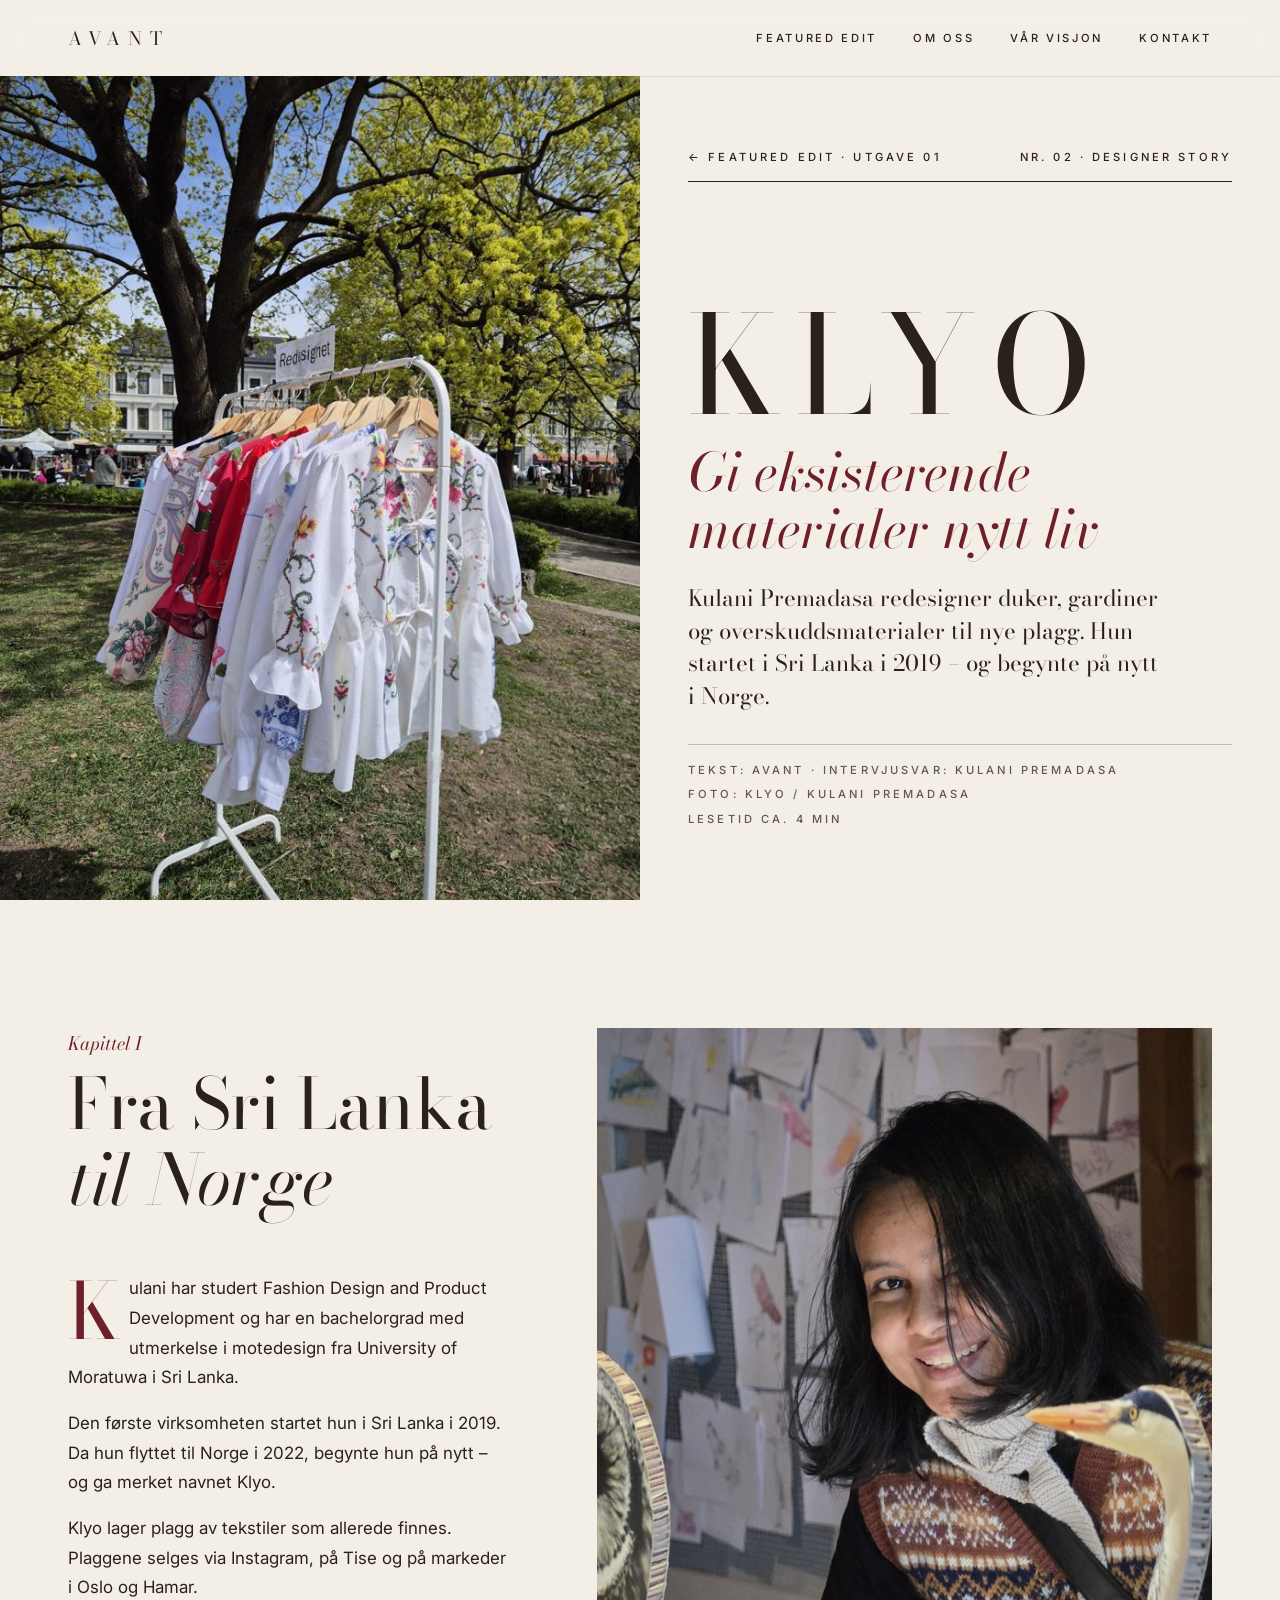
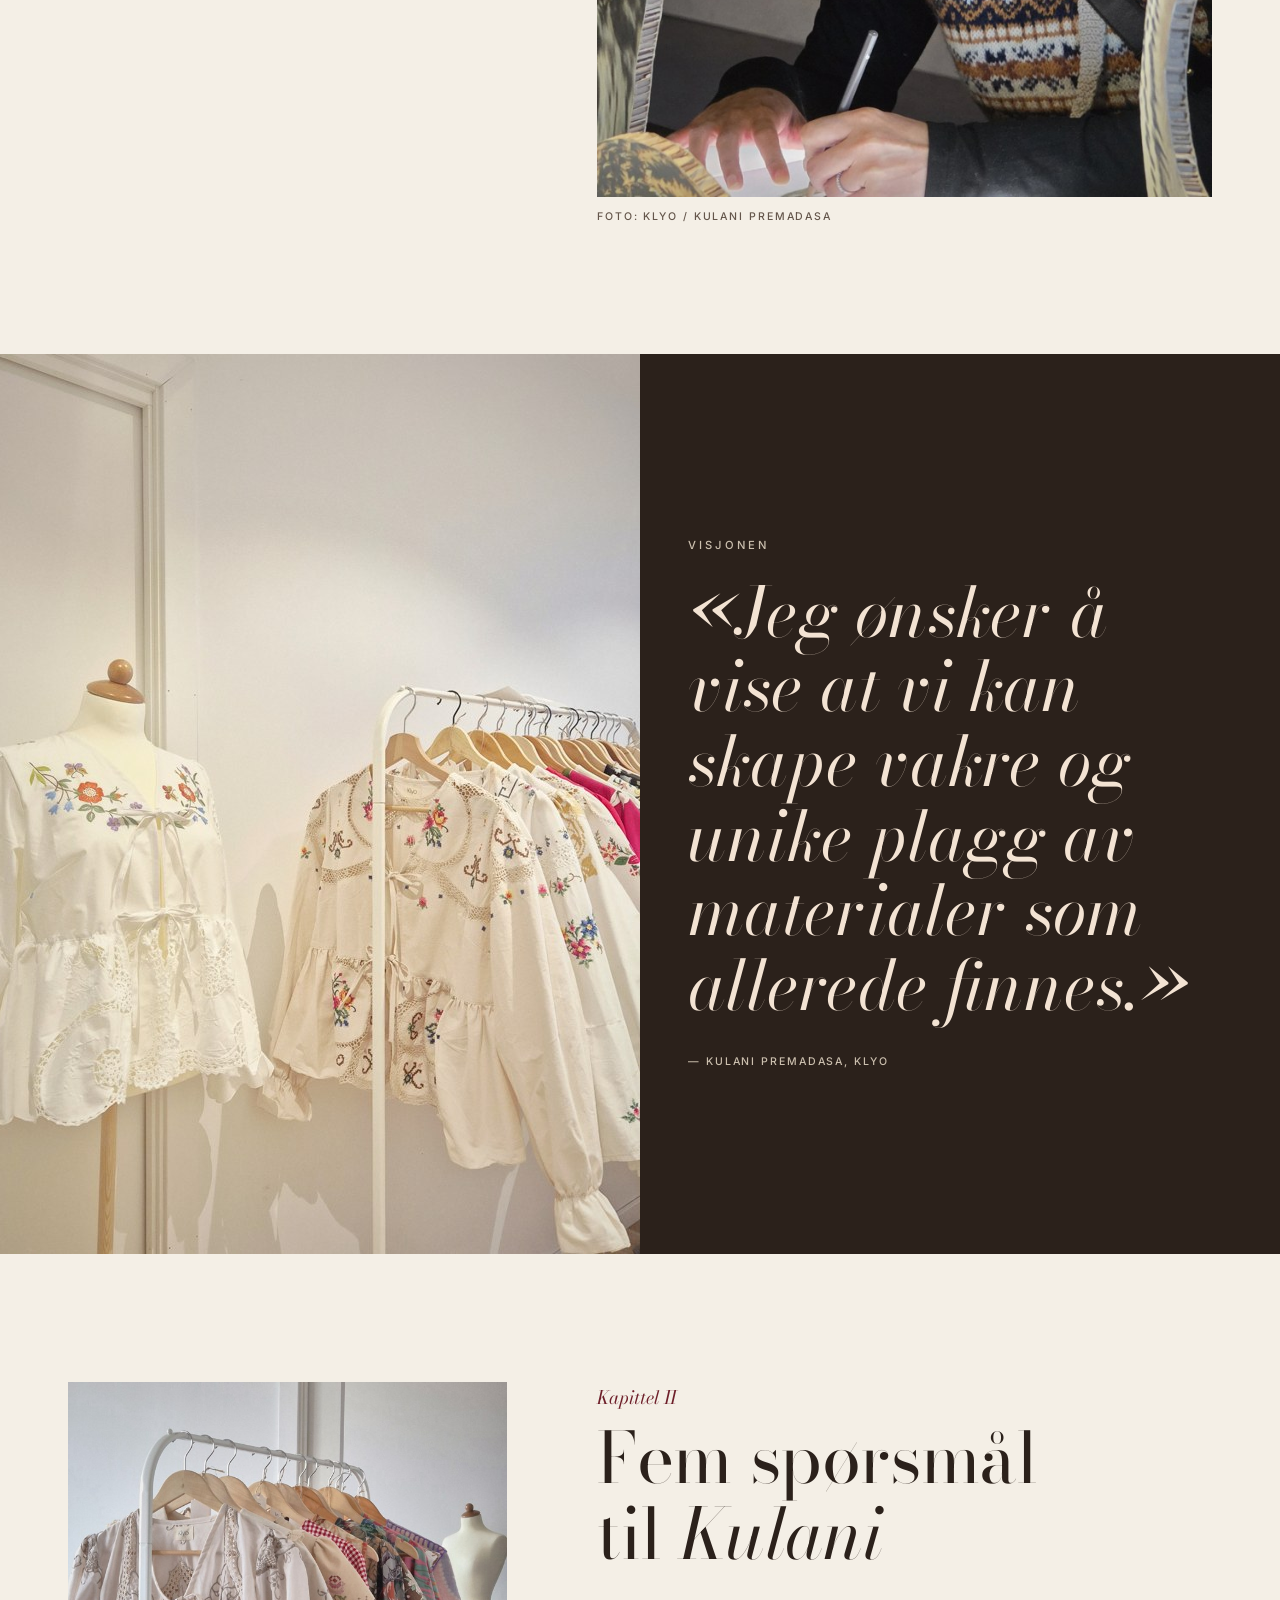
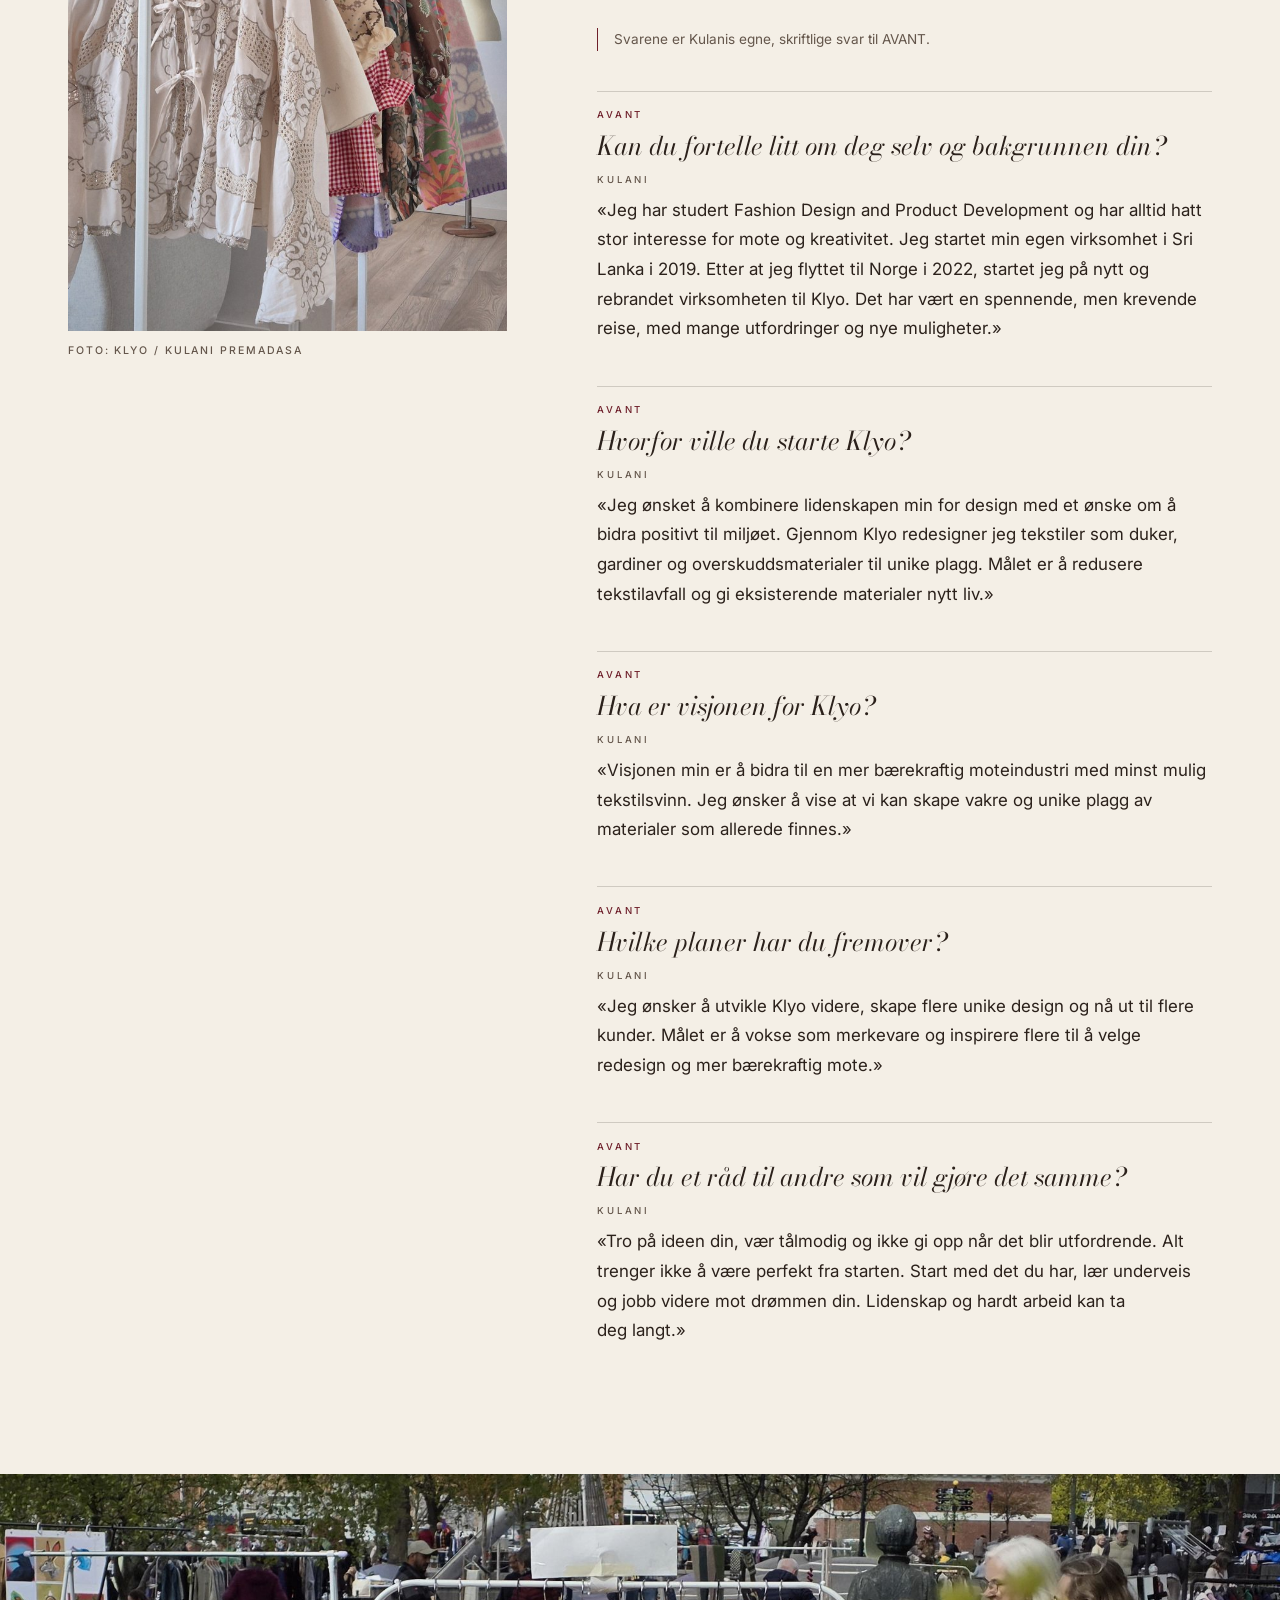
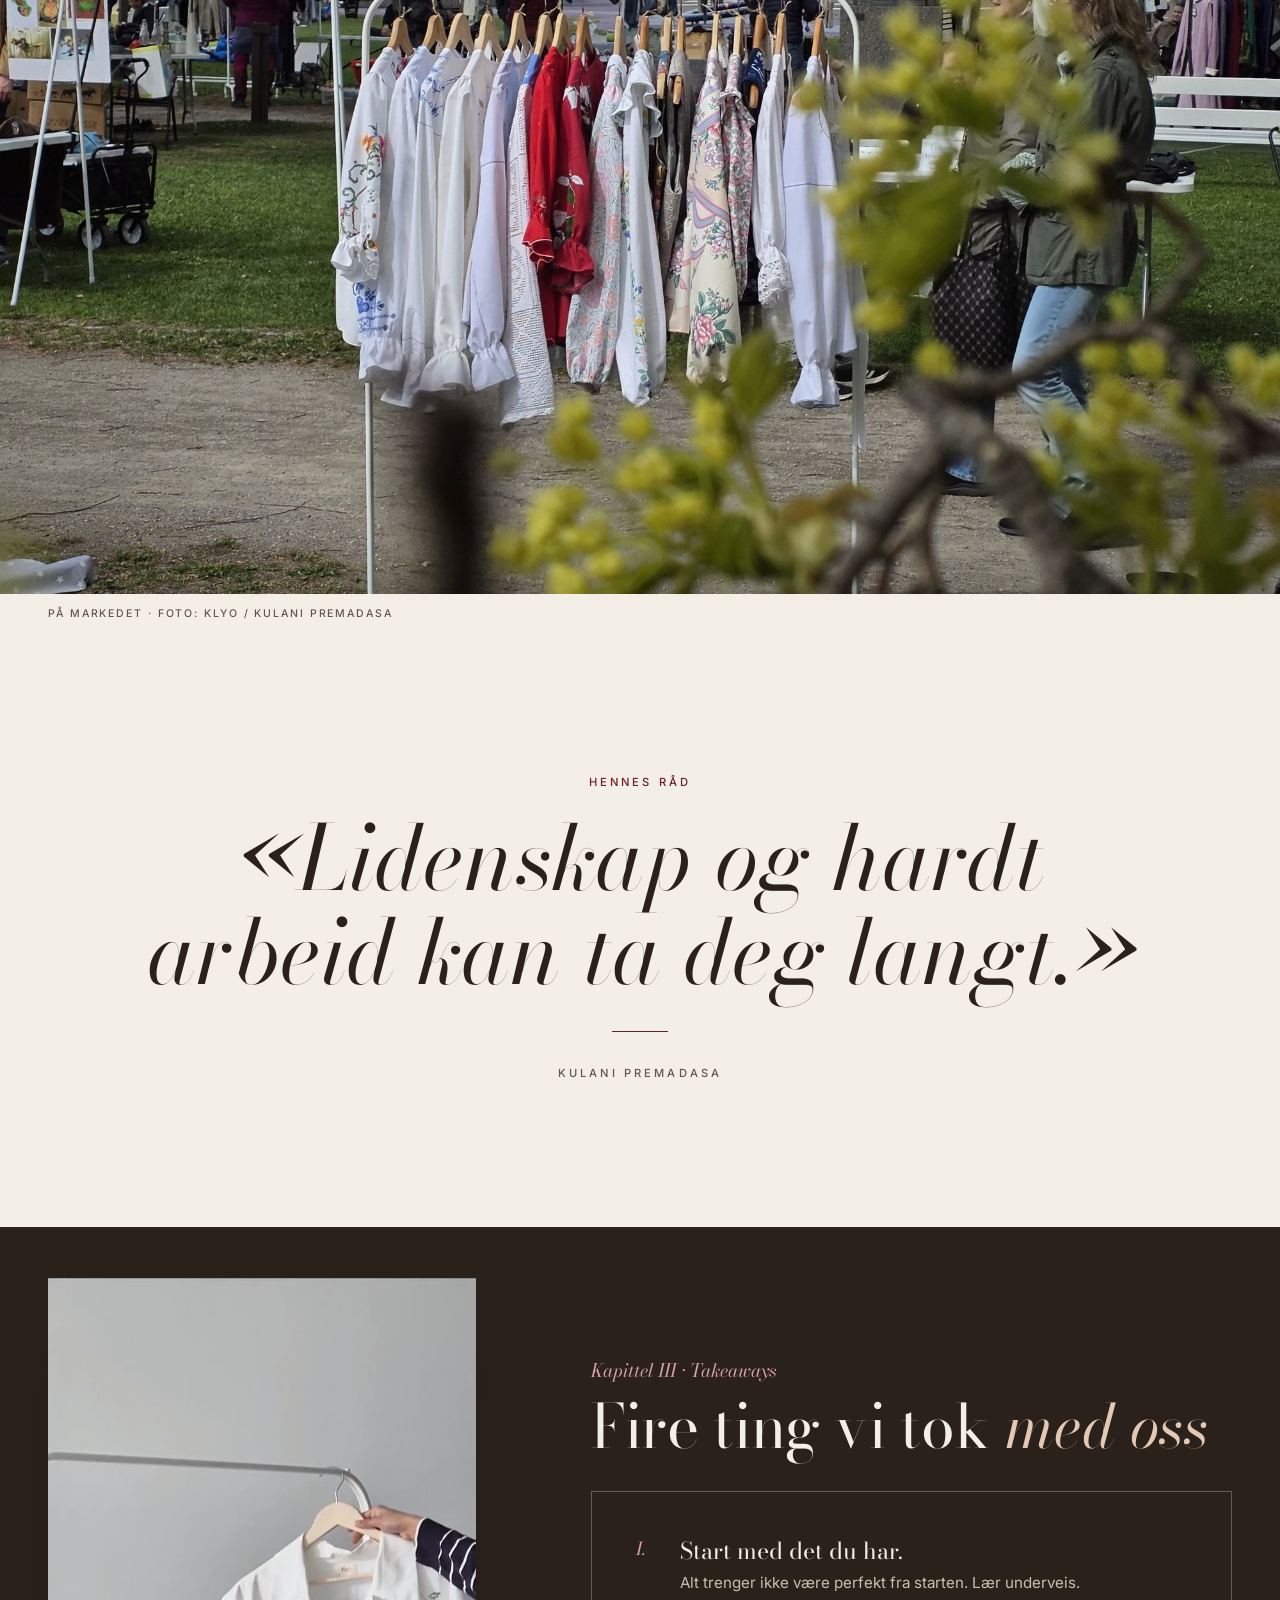
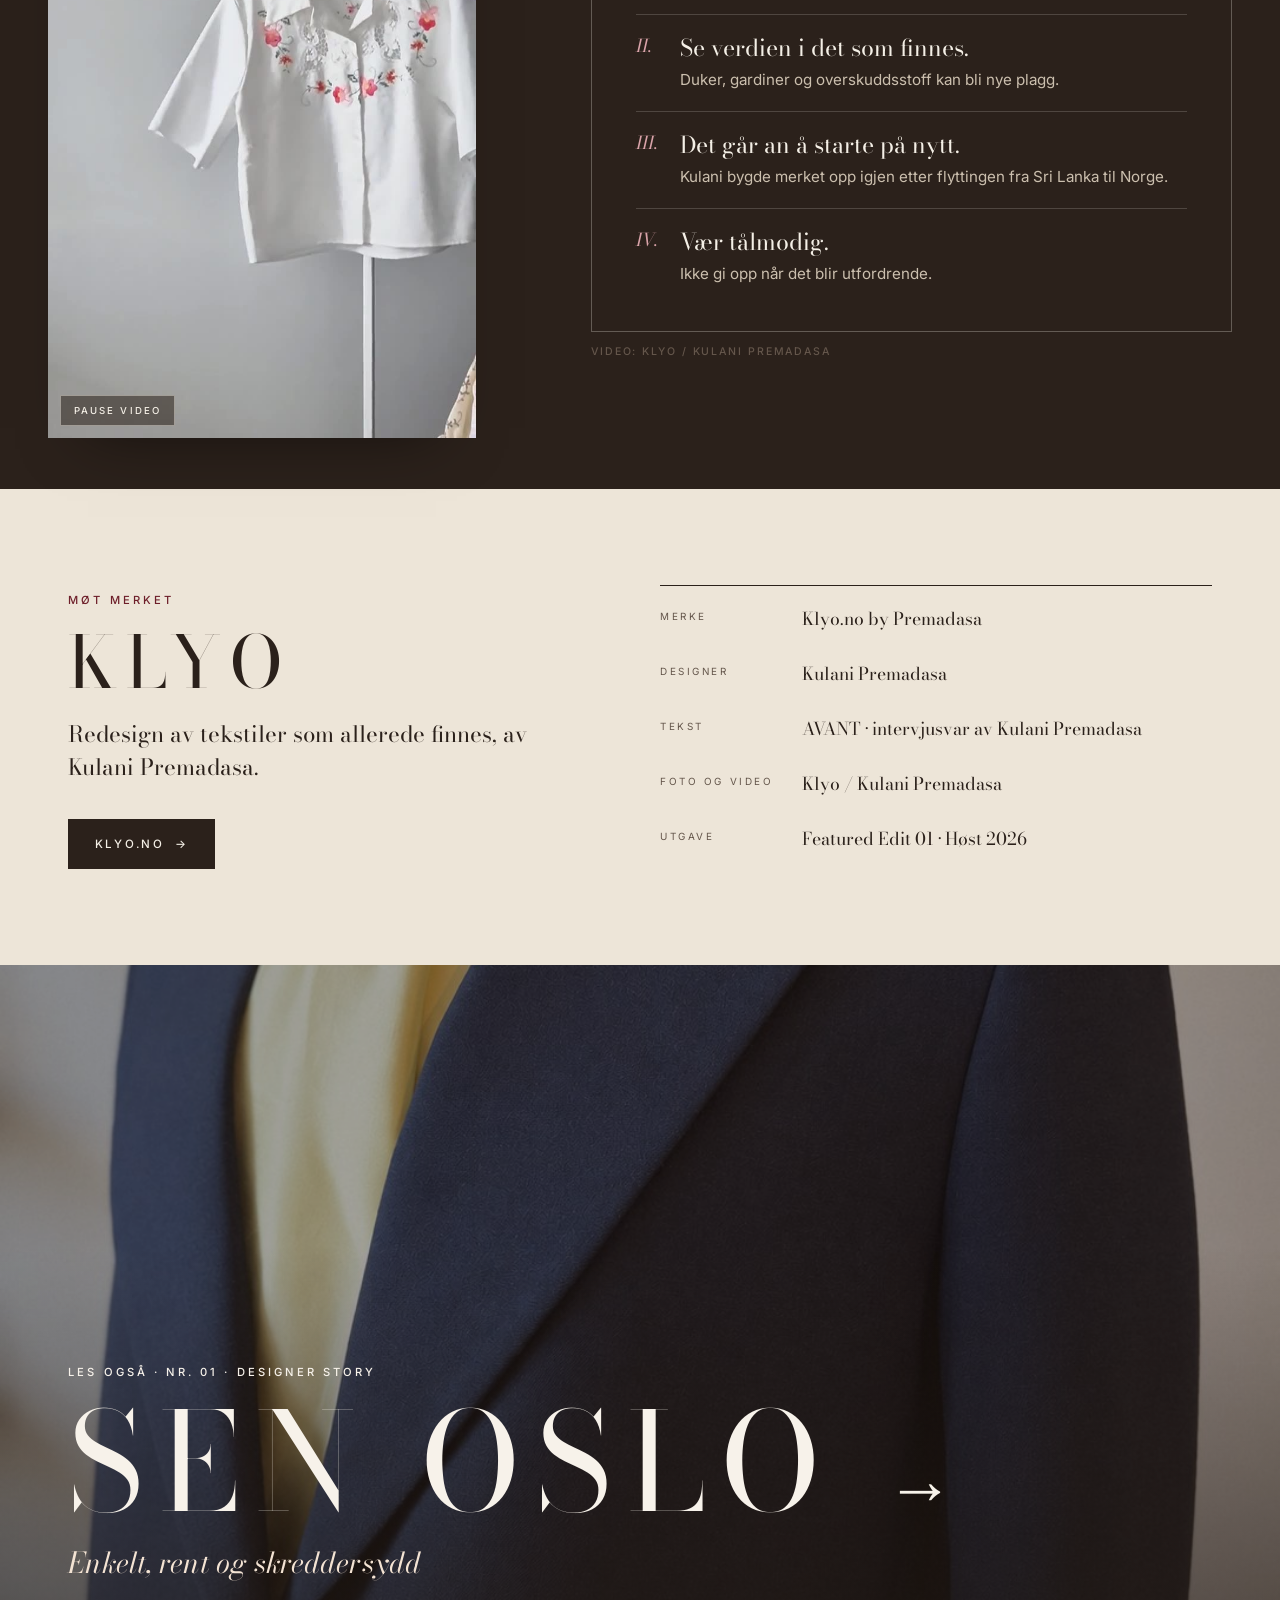
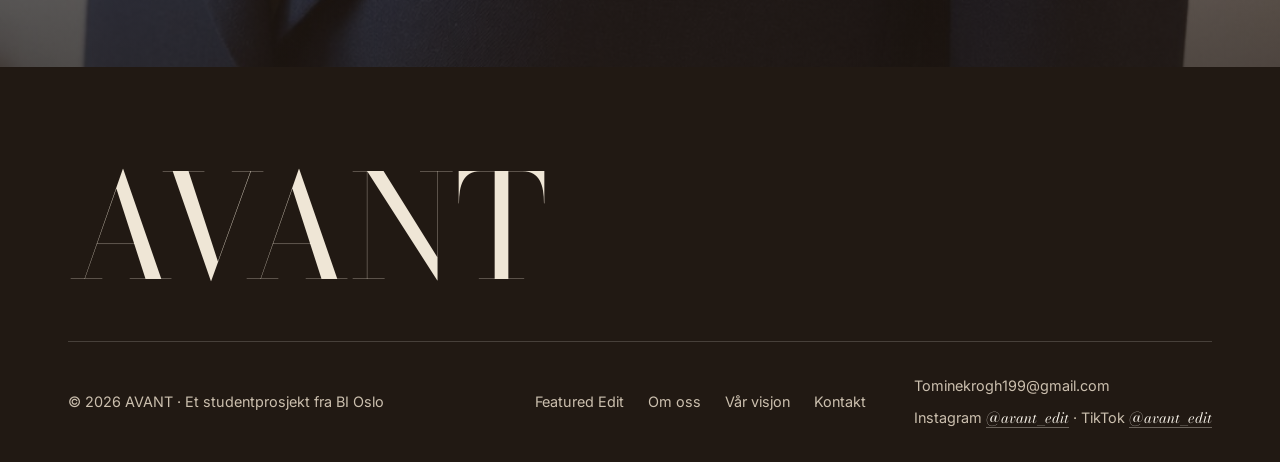
==== commit 579cc080: "Utkast 3 (forbedret): kritikerrunde – mobilpolstring, takeaways-ramme, tilgjengelighet, alt-tekster," ====
--- a/featured-klyo.html
+++ b/featured-klyo.html
@@ -36,7 +36,7 @@
       <button class="meny-knapp" type="button" aria-expanded="false" aria-controls="meny" aria-label="Åpne meny"><span></span></button>
       <nav class="meny" id="meny" aria-label="Hovedmeny">
         <ul>
-          <li><a href="featured.html">Featured Edit</a></li>
+          <li><a href="featured.html" aria-current="true">Featured Edit</a></li>
           <li><a href="index.html#om-oss">Om oss</a></li>
           <li><a href="index.html#visjon">Vår visjon</a></li>
           <li><a href="index.html#kontakt">Kontakt</a></li>
@@ -50,11 +50,11 @@
     <header class="f-aapning">
       <div class="f-aapning__bilde"><img src="assets/magasin/klyo/klyo-park-900.jpg" srcset="assets/magasin/klyo/klyo-park-900.jpg 720w, assets/magasin/klyo/klyo-park.jpg 1200w" sizes="(min-width: 980px) 50vw, 100vw" width="1200" height="1500" fetchpriority="high" decoding="async" alt="Broderte og mønstrede plagg fra Klyo på et stativ under trærne."></div>
       <div class="f-aapning__tekst">
-        <div class="f-meta smaa"><span>Featured Edit · Utgave 01</span><span>Nr. 02 · Designer story</span></div>
+        <div class="f-meta smaa"><a class="f-meta__tilbake" href="featured.html"><span aria-hidden="true">←</span> Featured Edit · Utgave 01</a><span>Nr. 02 · Designer story</span></div>
         <div>
           <h1 class="ordmerke-merke">Klyo</h1>
           <p class="f-tittel">Gi eksisterende materialer nytt liv</p>
-          <p class="standfirst">Kulani Premadasa redesigner duker, gardiner og overskuddsmaterialer til nye plagg. Hun startet i Sri Lanka i 2019 – og startet på nytt i Norge.</p>
+          <p class="standfirst">Kulani Premadasa redesigner duker, gardiner og overskuddsmaterialer til nye plagg. Hun startet i Sri Lanka i 2019 – og begynte på nytt i Norge.</p>
           <div class="byline smaa"><span>Tekst: AVANT · Intervjusvar: Kulani Premadasa</span><span>Foto: Klyo / Kulani Premadasa</span><span>Lesetid ca. 4 min</span></div>
         </div>
       </div>
@@ -65,8 +65,8 @@
         <div>
           <div class="kap-hode"><span class="kap-nr">Kapittel I</span><h2 id="k1">Fra Sri Lanka <em>til Norge</em></h2></div>
           <div class="tekst">
-            <p class="dropcap" style="margin-top:0">Kulani har studert Fashion Design and Product Development, og hun har en bachelorgrad med utmerkelse i motedesign fra University of Moratuwa i Sri Lanka.</p>
-            <p>Hun startet sin første virksomhet i Sri Lanka i 2019. Etter at hun flyttet til Norge i 2022, startet hun på nytt og ga merket navnet Klyo.</p>
+            <p class="dropcap">Kulani har studert Fashion Design and Product Development og har en bachelorgrad med utmerkelse i motedesign fra University of Moratuwa i Sri Lanka.</p>
+            <p>Den første virksomheten startet hun i Sri Lanka i 2019. Da hun flyttet til Norge i 2022, begynte hun på nytt – og ga merket navnet Klyo.</p>
             <p>Klyo lager plagg av tekstiler som allerede finnes. Plaggene selges via Instagram, på Tise og på markeder i Oslo og Hamar.</p>
           </div>
         </div>
@@ -78,8 +78,8 @@
       <div class="ramme bilde-inn"><img src="assets/magasin/klyo/klyo-bluser-900.jpg" srcset="assets/magasin/klyo/klyo-bluser-900.jpg 720w, assets/magasin/klyo/klyo-bluser.jpg 1600w" sizes="(min-width: 880px) 50vw, 100vw" width="1600" height="2000" loading="lazy" decoding="async" alt="Hvite broderte bluser på en mannekeng og et stativ."></div>
       <div class="pq-spread__tekst">
         <p class="kicker kicker--aksent">Visjonen</p>
-        <blockquote style="font-size:clamp(2.2rem,5.4vw,4.4rem);line-height:1.08">«Jeg ønsker å vise at vi kan skape vakre og unike plagg av materialer som allerede finnes.»</blockquote>
-        <p class="bt smaa" style="margin-top:2rem">— Kulani Premadasa, Klyo</p>
+        <blockquote class="pq-spread__lang">«Jeg ønsker å vise at vi kan skape vakre og unike plagg av materialer som allerede finnes.»</blockquote>
+        <p class="bt smaa pq-spread__kilde">— Kulani Premadasa, Klyo</p>
       </div>
     </section>
 
@@ -113,20 +113,20 @@
     <section class="pq lys" aria-label="Hennes råd">
       <div class="wrap">
         <p class="kicker kicker--aksent">Hennes råd</p>
-        <blockquote>«Lidenskap og hardt arbeid kan ta deg langt.»</blockquote>
+        <figure class="pq__figur"><blockquote>«Lidenskap og hardt arbeid kan ta deg langt.»</blockquote>
         <span class="strek" aria-hidden="true"></span>
-        <p class="kilde smaa dempet">Kulani Premadasa</p>
+        <figcaption class="kilde smaa dempet">Kulani Premadasa</figcaption></figure>
       </div>
     </section>
 
     <section class="takeaways" aria-labelledby="tk">
       <div class="takeaways__inner">
-        <video data-loop autoplay muted loop playsinline preload="metadata" poster="assets/magasin/video/klyo-loop-poster.jpg" aria-label="Kort, stille videoklipp: en hvit brodert bluse fra Klyo på kleshenger.">
+        <figure class="takeaways__media"><div class="takeaways__ramme"><video data-loop autoplay muted loop playsinline preload="metadata" poster="assets/magasin/video/klyo-loop-poster.jpg" aria-label="Kort, stille videoklipp: en hvit brodert bluse fra Klyo på kleshenger.">
           <source src="assets/magasin/video/klyo-loop.mp4" type="video/mp4">
-        </video>
+        </video><button class="video-pause" type="button">Pause video</button></div></figure>
         <div class="takeaways__tekst">
-          <span class="kap-nr" style="color:#D9A3A9">Kapittel III</span>
-          <h2 id="tk">Takeaways – fire ting vi tok <em>med oss</em></h2>
+          <span class="kap-nr">Kapittel III · Takeaways</span>
+          <h2 id="tk">Fire ting vi tok <em>med oss</em></h2>
           <div class="takeaways__boks">
             <ol class="tk">
               <li><div><strong>Start med det du har.</strong><span>Alt trenger ikke være perfekt fra starten. Lær underveis.</span></div></li>
@@ -144,7 +144,7 @@
       <div class="wrap kred">
         <div>
           <p class="kicker kicker--aksent">Møt merket</p>
-          <p class="ordmerke-merke" style="font-size:clamp(2.6rem,8vw,4.5rem)">Klyo</p>
+          <p class="ordmerke-merke kred__merke">Klyo</p>
           <p class="standfirst">Redesign av tekstiler som allerede finnes, av Kulani Premadasa.</p>
           <div class="knapper"><a class="knapp knapp--mork" href="https://klyo.no" target="_blank" rel="noopener">klyo.no <span class="pil" aria-hidden="true">→</span></a></div>
         </div>
@@ -159,11 +159,12 @@
     </section>
     </article>
 
-    <a class="neste" href="featured-sen-oslo.html" aria-label="Neste feature: SEN Oslo">
+    <a class="neste" href="featured-sen-oslo.html" aria-label="Les også: SEN Oslo">
       <img src="assets/magasin/sen-oslo/design-marine-gul-900.jpg" srcset="assets/magasin/sen-oslo/design-marine-gul-900.jpg 720w, assets/magasin/sen-oslo/design-marine-gul.jpg 1086w" sizes="100vw" width="1086" height="1357" loading="lazy" decoding="async" alt="">
       <div class="wrap">
-        <p class="kicker" style="color:#F7F2EA">Les også · Nr. 01 · Designer story</p>
-        <p class="ordmerke-merke">SEN Oslo <span aria-hidden="true" style="font-size:.5em">→</span></p>
+        <p class="kicker neste__kicker">Les også · Nr. 01 · Designer story</p>
+        <p class="ordmerke-merke">SEN Oslo <span class="neste__pil" aria-hidden="true">→</span></p>
+        <p class="neste__tittel">Enkelt, rent og skreddersydd</p>
       </div>
     </a>
   </main>
--- a/css/magasin.css
+++ b/css/magasin.css
@@ -125,7 +125,9 @@
 .takeaways { background: var(--espresso); color: var(--krem); }
 .takeaways__inner { display: grid; }
 @media (min-width: 980px) { .takeaways__inner { grid-template-columns: 5fr 7fr; } }
-.takeaways video { display: block; width: 100%; height: 100%; object-fit: cover; aspect-ratio: 9 / 16; max-height: 100svh; }
+.takeaways video, .takeaways img { display: block; width: 100%; height: 100%; object-fit: cover; aspect-ratio: 9 / 16; max-height: calc(100svh - 64px); }
+@media (min-width: 880px) { .takeaways video, .takeaways img { max-height: calc(100svh - 80px); } }
+.takeaways img { object-position: 50% 0; }
 .takeaways__tekst { padding: clamp(3.5rem, 9vw, 6.5rem) var(--pad); align-self: center; }
 .takeaways__boks { border: 1px solid rgba(244,239,230,.35); padding: clamp(1.5rem, 4vw, 2.75rem); margin-top: 2rem; }
 .takeaways h2 { font-size: clamp(2.2rem, 6vw, 3.8rem); }
@@ -166,3 +168,118 @@
 .omslag__masthead { font-size: 24cqw; }
 .omslag::after { background: linear-gradient(180deg, rgba(33,25,19,0) 55%, rgba(33,25,19,.7) 100%); }
 .coverlinje span { font-size: clamp(1.05rem, 4.6cqw, 1.7rem); }
+
+/* ==========================================================
+   Utkast 3 – forbedringer etter kritikerrunde.
+   Alt er avgrenset til .mag (bare Featured Edit-sidene).
+   ========================================================== */
+
+/* Luft på sidene på mobil: .omslag-wrap og .kred overstyrte .wrap-polstringen */
+.mag .omslag-wrap, .mag .kred { padding-left: var(--pad); padding-right: var(--pad); }
+
+/* Bildetekster: litt større og lettere å lese */
+.mag .bt { font-size: .66rem; letter-spacing: .18em; line-height: 1.6; }
+
+/* Redaksjonen (forsiden) – flyttet fra inline-stil */
+.mag .redaksjon__tittel { margin-top: 0; font-size: clamp(3.2rem, 9vw, 6.5rem); }
+.mag .register__tittel { margin: 2.75rem 0 0; font-size: .7rem; letter-spacing: .28em; line-height: 1.4; color: var(--tekst-dempet); }
+.mag .register { margin-top: .9rem; }
+.mag .register a { padding: 1.25rem .25rem; transition: background-color .4s var(--ease); }
+.mag .register a:hover { background: rgba(216,202,179,.25); }
+.mag .register .pil { transition: transform .4s var(--ease); }
+.mag .register a:hover .pil { transform: translateX(4px); }
+.mag .redaksjon__signatur { margin-top: 1.75rem; }
+.mag .redaksjon .ingress { max-width: 30ch; }
+.mag .redaksjon > p:not(.ingress):not(.kicker):not(.smaa) { max-width: 46ch; }
+@media (min-width: 980px) { .mag .redaksjon { position: sticky; top: 108px; } }
+
+/* Inngangsoppslag: tydeligere lenke, rolig bevegelse */
+.mag .aapner__lenke { margin-top: 1.5rem; }
+.mag .aapner h2.ordmerke-merke { line-height: .9; letter-spacing: .12em; }
+.mag .aapner:focus-visible .ramme { outline: 2px solid var(--burgunder); outline-offset: 4px; }
+
+/* Sitater som figurer */
+.mag .pq__figur { margin: 0; }
+.mag .pq blockquote { text-wrap: balance; }
+.mag .pq-spread blockquote { text-wrap: balance; }
+.mag .pq-spread__lang { font-size: clamp(2.2rem, 5.4vw, 4.4rem); line-height: 1.08; }
+.mag .pq-spread__kilde { margin-top: 2rem; }
+.mag .pq-spread__brod { margin-top: 2rem; }
+
+/* CTA – flyttet fra inline-stil */
+.mag .mag-cta__inner { text-align: center; }
+
+/* Overskrifter: balansert linjebryting, ingen enslige ord */
+.mag h1, .mag h2, .mag .f-tittel, .mag .aapner__tittel, .mag .coverlinje span { text-wrap: balance; }
+.mag .tekst p, .mag .qa dd, .mag .standfirst { text-wrap: pretty; hyphens: manual; }
+
+/* Feature-åpning: metalinjen skal ikke brekke midt i ord-par */
+.mag .f-meta { flex-wrap: wrap; row-gap: .4rem; }
+.mag .f-meta > * { white-space: nowrap; }
+.mag .f-meta__tilbake { text-decoration: none; background-image: linear-gradient(currentColor, currentColor); background-size: 0 1px; background-repeat: no-repeat; background-position: 0 100%; transition: background-size .4s var(--ease); }
+.mag .f-meta__tilbake:hover { background-size: 100% 1px; }
+@media (max-width: 420px) { .mag .f-meta { font-size: .62rem; letter-spacing: .22em; } }
+
+/* Dropcap uten inline-stil */
+.mag .tekst .dropcap { margin-top: 0; }
+
+/* Mer rytme mellom spørsmål og svar */
+.mag .qa dd { max-width: 40rem; }
+.mag .qa dt + dd { margin-top: .6rem; }
+
+/* Bildegalleri etter sitatet */
+.mag .mag-bilder { padding-bottom: clamp(4rem, 10vw, 7rem); }
+
+/* Klistrede bilder skal aldri gli under den faste toppen */
+@media (min-width: 980px) { .mag .klistre { top: calc(76px + 2rem); } }
+
+/* ---------- Takeaways: bildet/videoen i en rolig ramme ----------
+   Løser to ting: fingertuppene i SEN-bildet lå tett inntil den faste
+   toppen, og Klyo-videoen ble kortere enn tekstspalten ved siden av.
+   Nå får begge nøyaktig samme ramme og høyde, uten at bildet beskjæres
+   annerledes i filen. */
+.mag .takeaways__media { margin: 0; padding: clamp(1.25rem, 4vw, 2.5rem) var(--pad) 0; }
+.mag .takeaways__ramme { position: relative; box-shadow: 0 30px 60px -40px rgba(0,0,0,.6); }
+.mag .takeaways__ramme video, .mag .takeaways__ramme img {
+  display: block; width: 100%; height: auto; aspect-ratio: 9 / 16; max-height: none; object-fit: cover; object-position: 50% 0;
+}
+@media (min-width: 980px) {
+  .mag .takeaways__inner { align-items: stretch; }
+  .mag .takeaways__media { padding: clamp(2.5rem, 4vw, 3.5rem) 0 clamp(2.5rem, 4vw, 3.5rem) var(--pad); }
+  .mag .takeaways__ramme { position: sticky; top: calc(76px + 2rem); width: fit-content; max-width: 100%; }
+  .mag .takeaways__ramme video, .mag .takeaways__ramme img { width: auto; max-width: 100%; height: calc(100svh - 76px - 4rem); max-height: 880px; }
+  .mag .takeaways__tekst { padding-left: clamp(2rem, 4.5vw, 4.5rem); }
+}
+.mag .takeaways .kap-nr { color: #D9A3A9; }
+.mag .takeaways h2 { margin-top: .5rem; }
+.mag .takeaways__boks { border-color: rgba(244,239,230,.28); }
+.mag .tk span { line-height: 1.6; }
+
+/* Pause-knapp for videoen (WCAG 2.2.2) – rolig, kantete, ingen pilleform */
+.mag .video-pause {
+  position: absolute; left: .75rem; bottom: .75rem; z-index: 1;
+  font: 500 .6rem/1 var(--sans); letter-spacing: .22em; text-transform: uppercase;
+  color: var(--krem); background: rgba(43,33,27,.55); border: 1px solid rgba(244,239,230,.45); border-radius: 0;
+  padding: .6rem .8rem; cursor: pointer; transition: background-color .3s var(--ease);
+}
+.mag .video-pause:hover { background: rgba(43,33,27,.8); }
+@media (prefers-reduced-motion: reduce) { .mag .video-pause { display: none; } }
+.no-js .mag .video-pause { display: none; }
+
+/* Kreditering */
+.mag .kred__merke { font-size: clamp(2.6rem, 8vw, 4.5rem); }
+@media (max-width: 480px) { .mag .kred dl { column-gap: 1.1rem; } .mag .kred dt { letter-spacing: .18em; } }
+
+/* «Neste»-blokken: lavere på mobil, med undertittel */
+.mag .neste { min-height: 62svh; }
+@media (min-width: 880px) { .mag .neste { min-height: 78svh; } }
+.mag .neste__kicker { color: #F7F2EA; }
+.mag .neste__pil { font-size: .5em; display: inline-block; transition: transform .6s var(--ease); }
+.mag .neste:hover .neste__pil { transform: translateX(8px); }
+.mag .neste__tittel { margin: 1rem 0 0; font-family: var(--serif); font-style: italic; font-size: clamp(1.2rem, 3vw, 1.8rem); color: #F3E3D3; }
+.mag .neste::after { content: ""; position: absolute; inset: 0; background: linear-gradient(180deg, rgba(33,25,19,0) 40%, rgba(33,25,19,.55) 100%); pointer-events: none; }
+.mag .neste .wrap { z-index: 1; }
+.mag .neste:focus-visible { outline: 2px solid var(--sand); outline-offset: -6px; }
+
+/* Kontaktark: litt tettere og jevnere på desktop */
+@media (min-width: 880px) { .mag .kontaktark { column-gap: 1.25rem; } .mag .kontaktark figure { margin-bottom: 1.25rem; } }
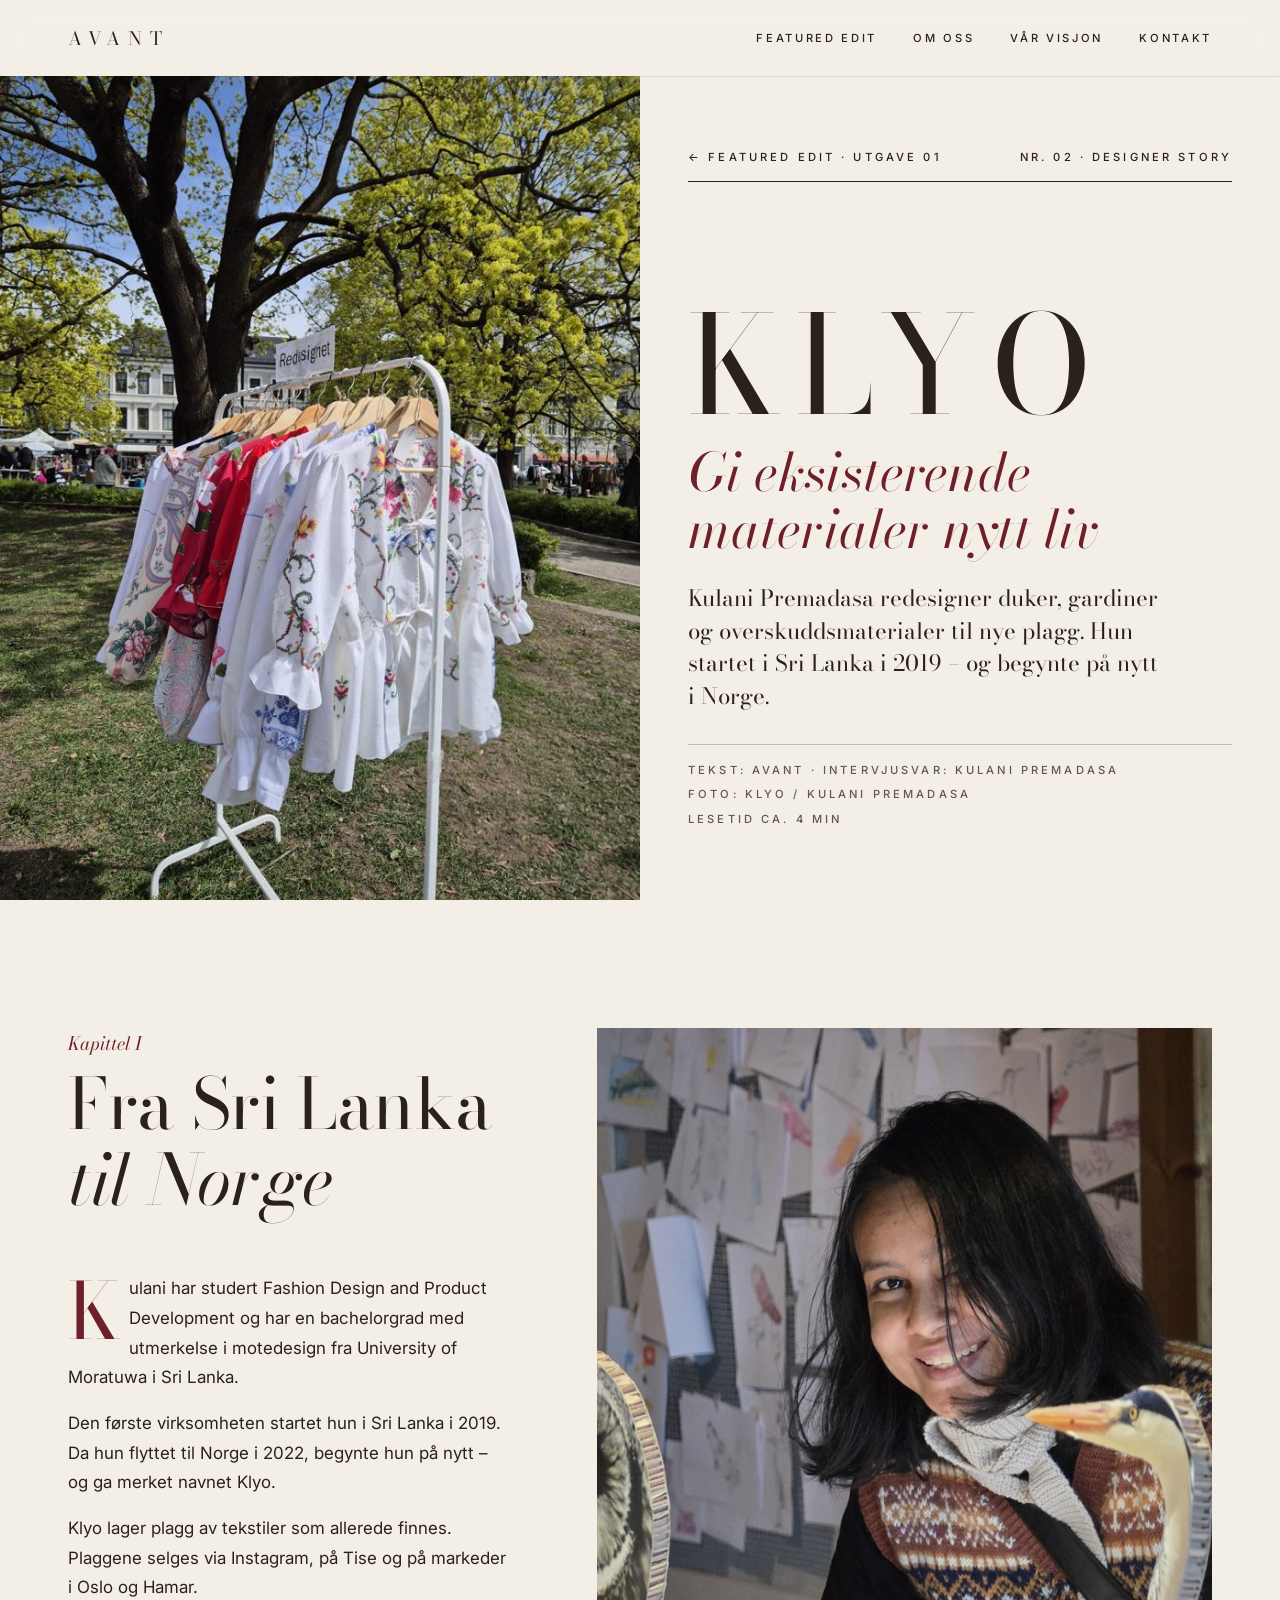
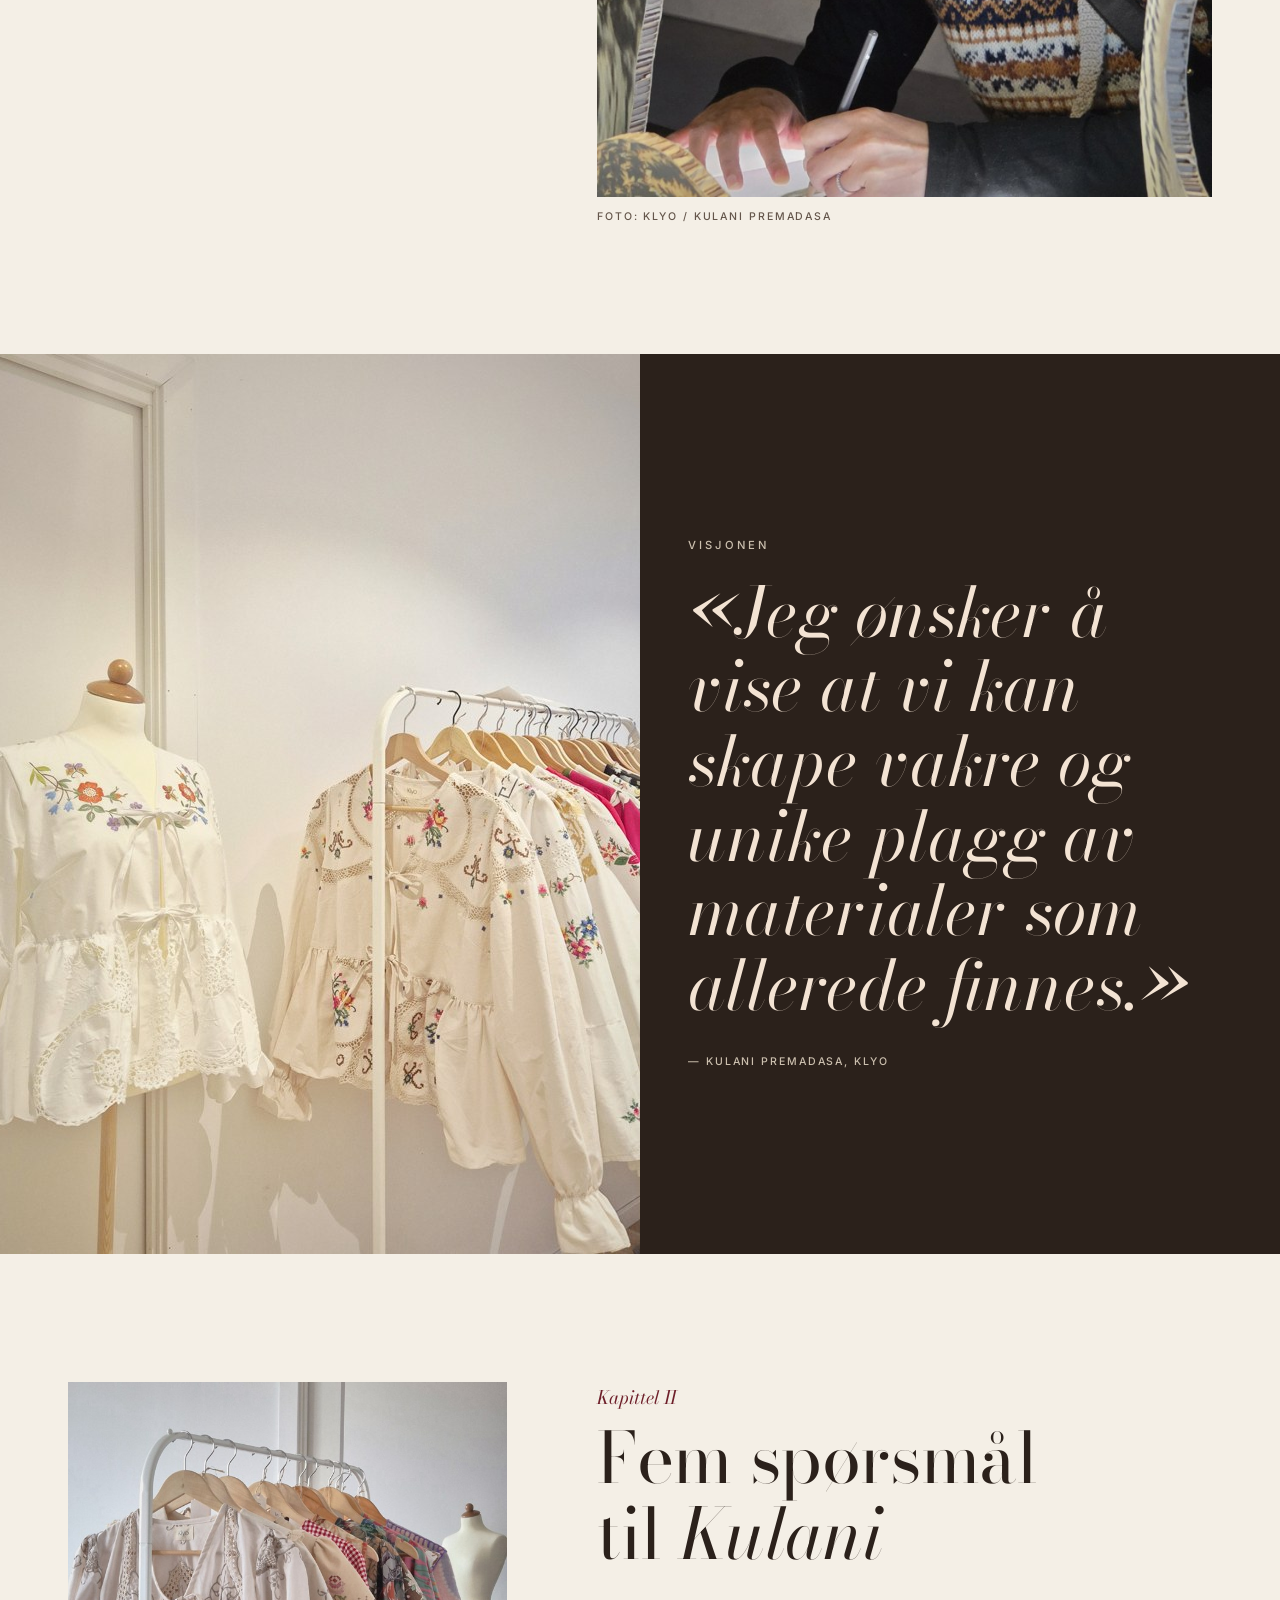
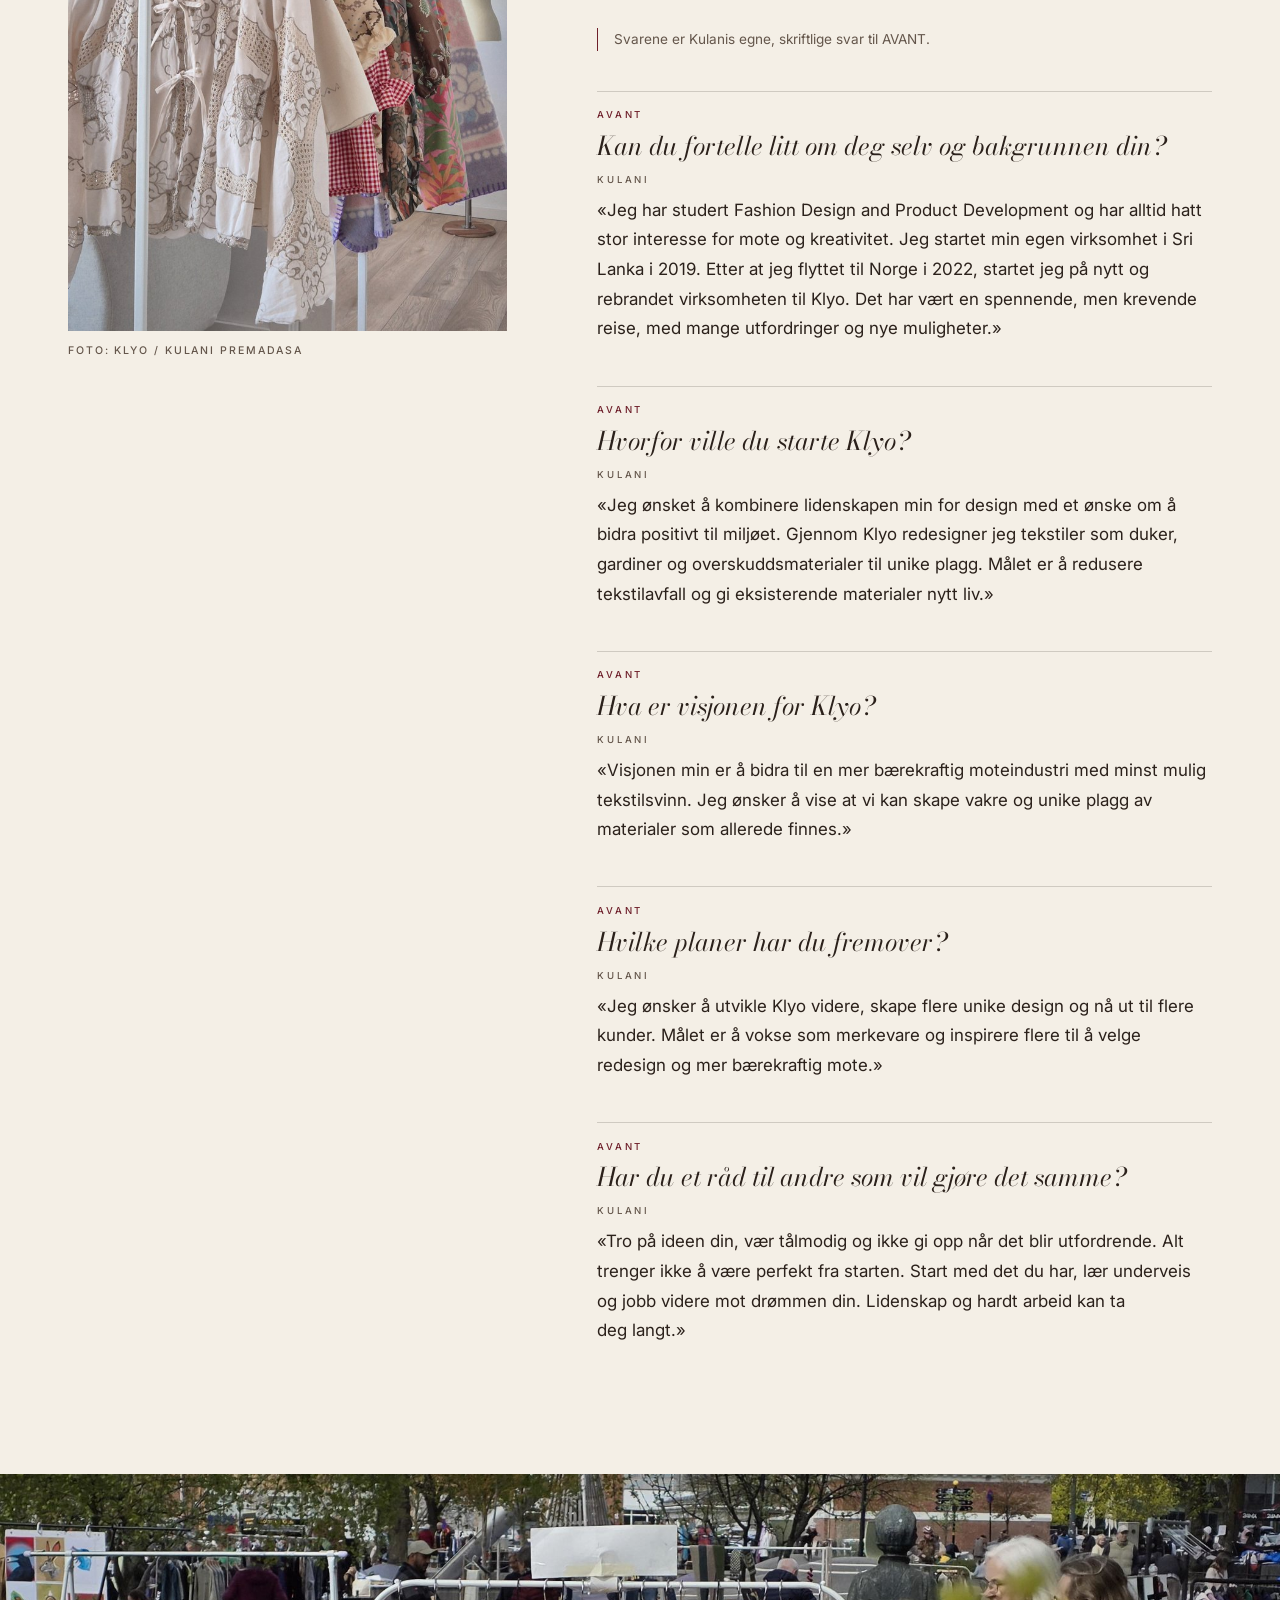
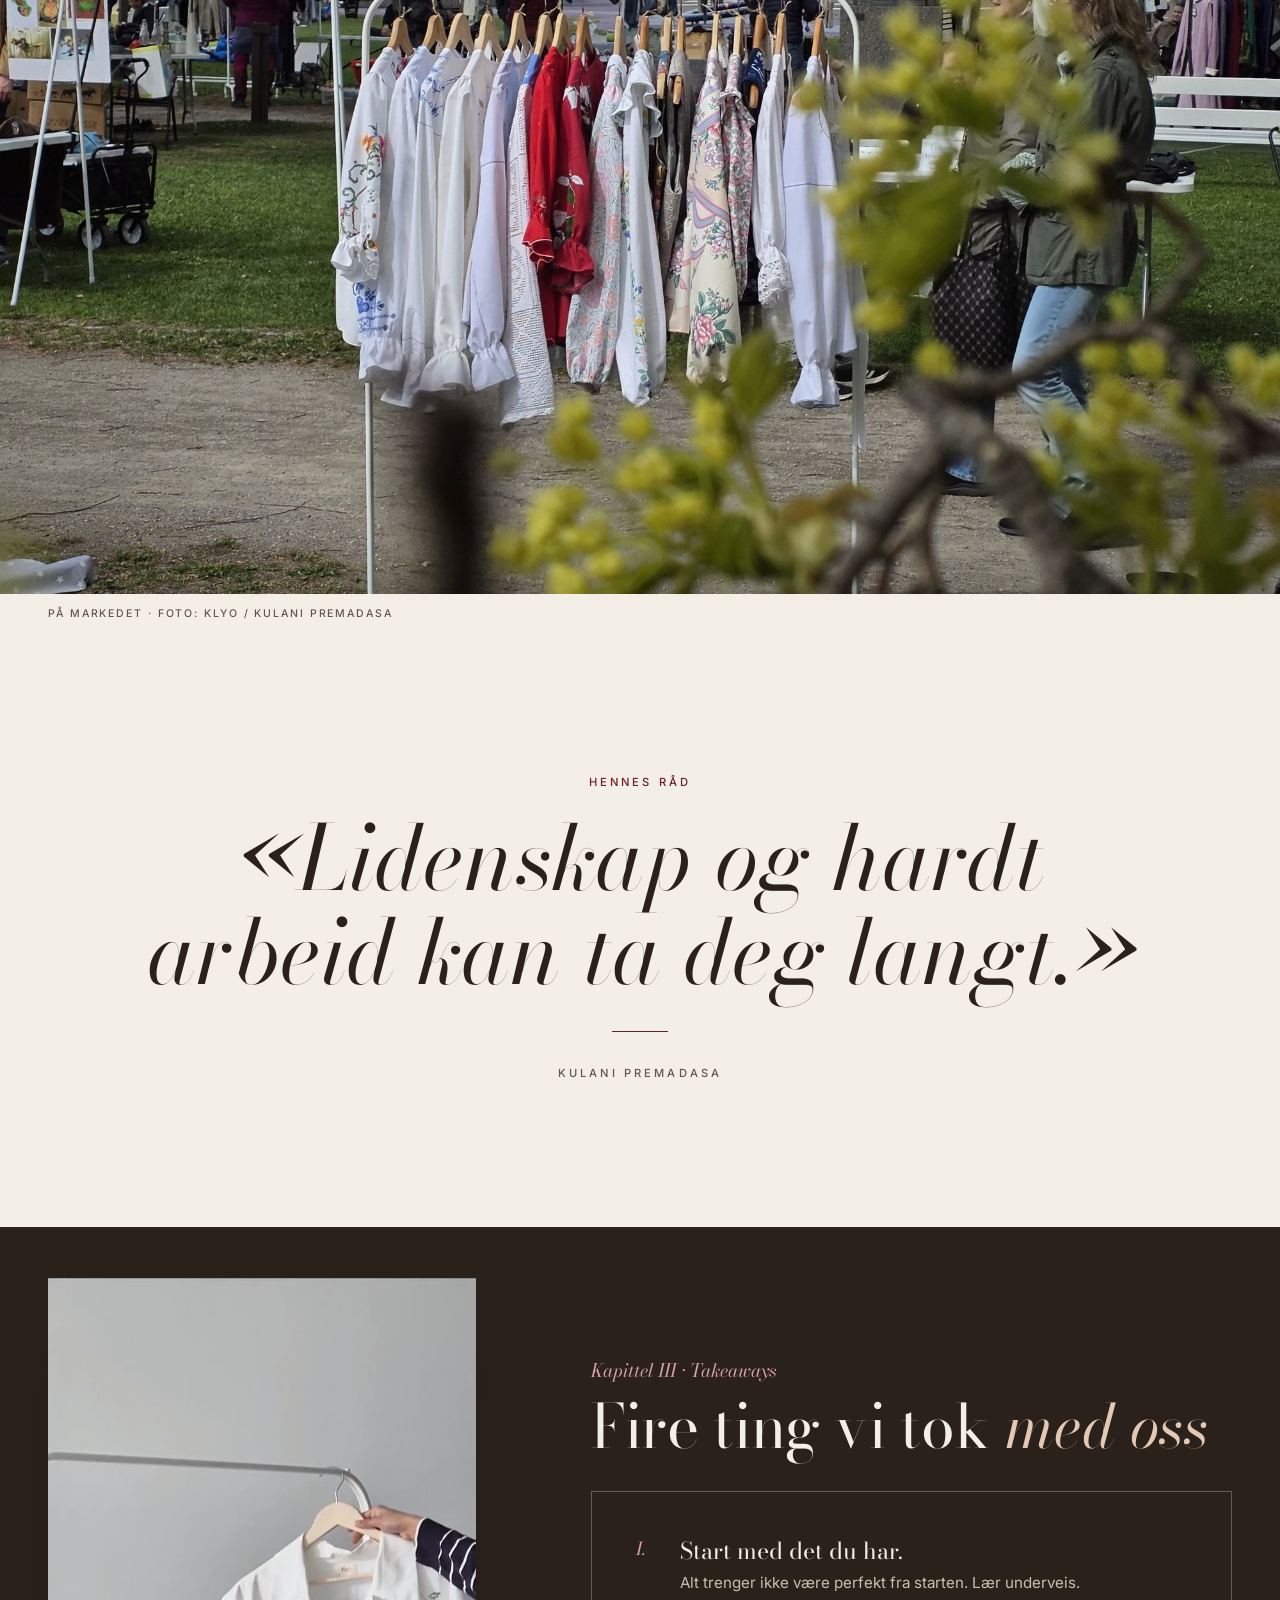
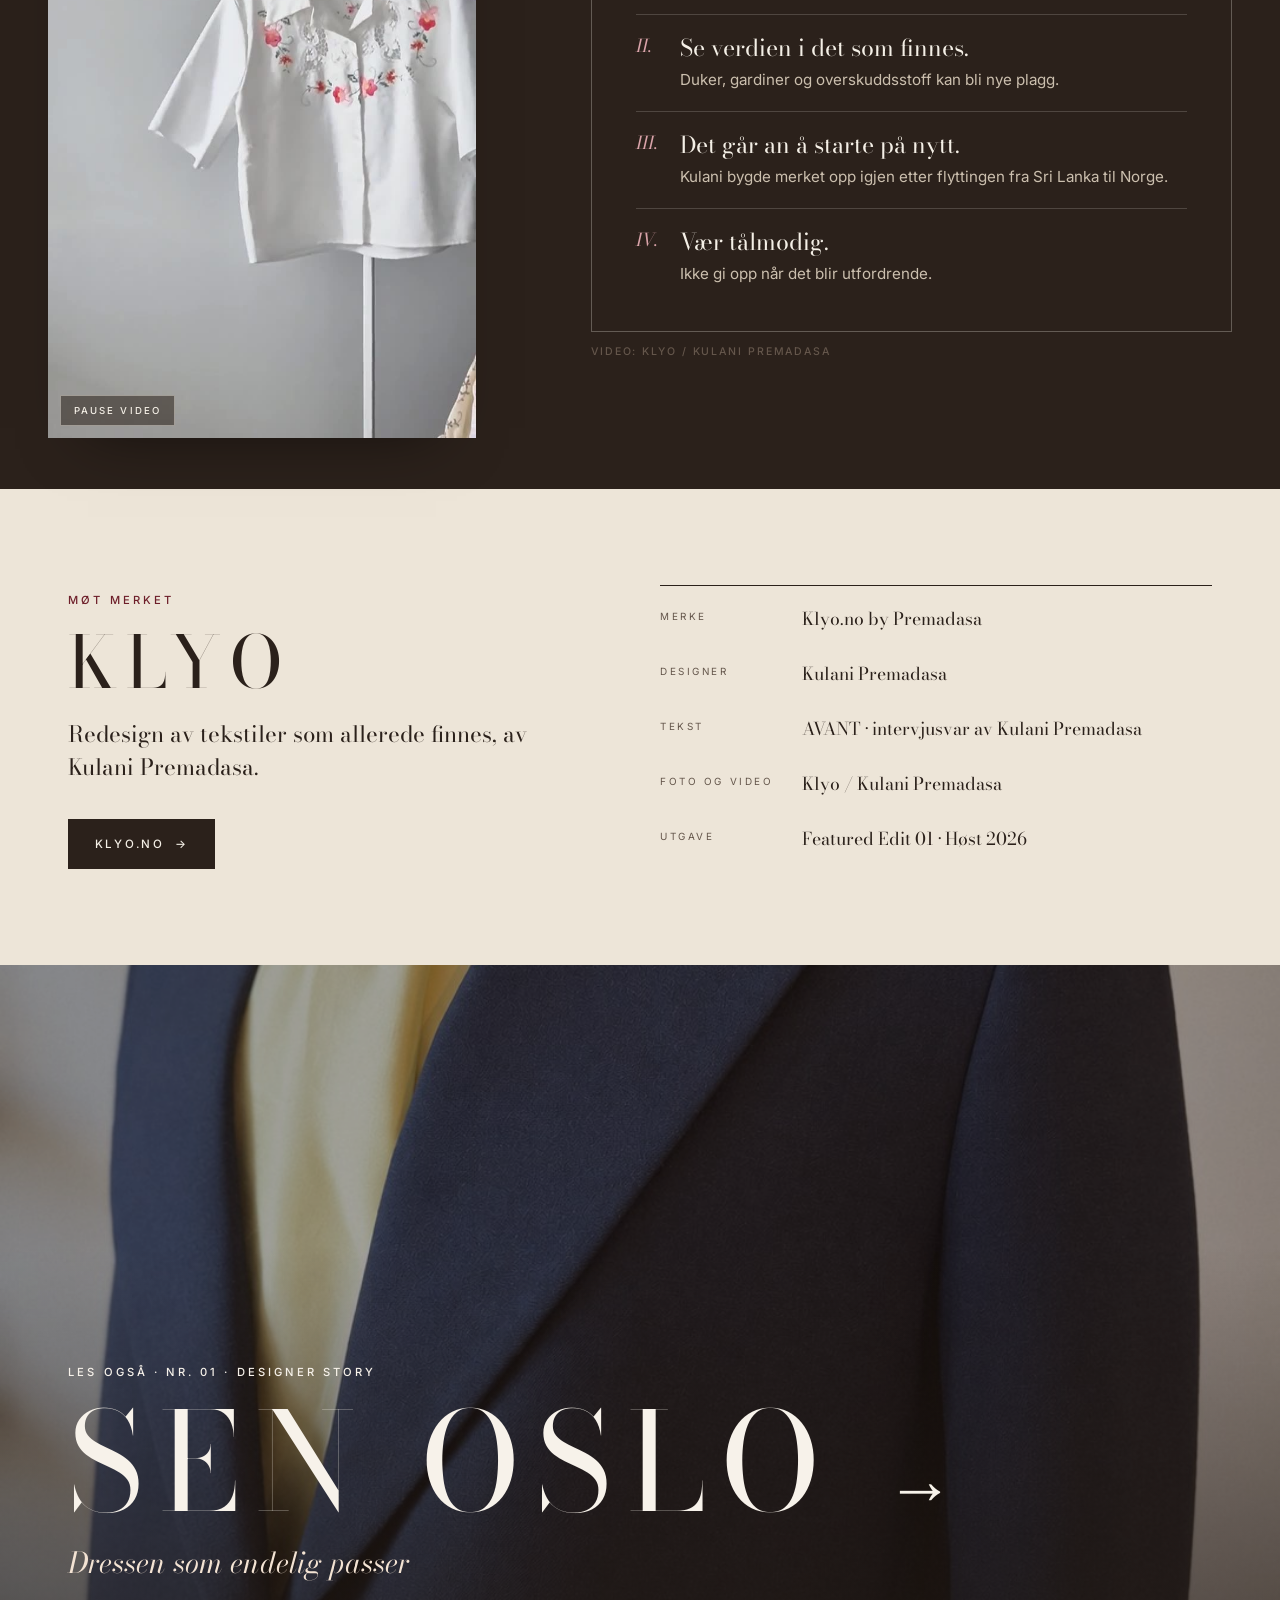
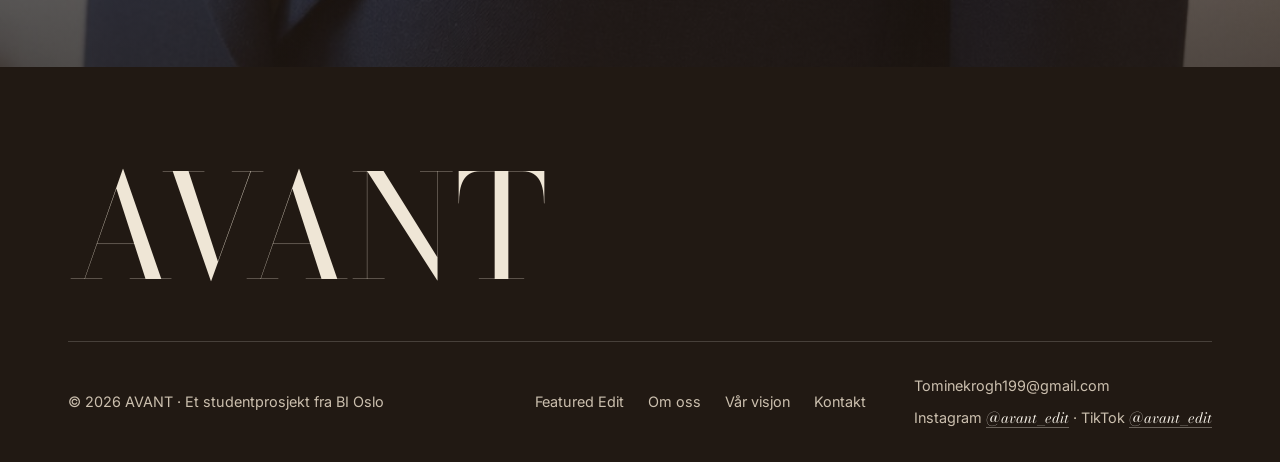
==== commit 58d61b8b: "Utkast 3: ny SEN-tekst fra Tomine, Paris Haute Couture Fashion Week + Taraji P. Henson tidlig, utgav" ====
--- a/featured-klyo.html
+++ b/featured-klyo.html
@@ -164,7 +164,7 @@
       <div class="wrap">
         <p class="kicker neste__kicker">Les også · Nr. 01 · Designer story</p>
         <p class="ordmerke-merke">SEN Oslo <span class="neste__pil" aria-hidden="true">→</span></p>
-        <p class="neste__tittel">Enkelt, rent og skreddersydd</p>
+        <p class="neste__tittel">Dressen som endelig passer</p>
       </div>
     </a>
   </main>
--- a/css/magasin.css
+++ b/css/magasin.css
@@ -283,3 +283,17 @@
 
 /* Kontaktark: litt tettere og jevnere på desktop */
 @media (min-width: 880px) { .mag .kontaktark { column-gap: 1.25rem; } .mag .kontaktark figure { margin-bottom: 1.25rem; } }
+
+/* SEN: Paris-blokken tidlig i featuren */
+.mag .paris__tittel { font-family: var(--serif); font-weight: 400; font-size: clamp(2.4rem, 6vw, 4.6rem); line-height: 1.02; color: #F3E3D3; margin: 0; text-wrap: balance; }
+.mag .paris__tittel em { color: #E3C9B5; }
+.mag .paris__uthevet { margin: 2rem 0 0; padding: 1.25rem 0 1.25rem 1.25rem; border-left: 1px solid #D9A3A9; font-family: var(--serif); font-style: italic; font-size: clamp(1.25rem, 2.6vw, 1.7rem); line-height: 1.35; color: #F3E3D3; max-width: 30ch; }
+.mag .paris .pq-spread__brod { font-size: 1.02rem; line-height: 1.7; }
+@media (min-width: 880px) { .mag .paris { min-height: 88svh; } }
+
+/* To kapitler i samme spalte */
+.mag .kap-hode--neste { margin-top: clamp(3.5rem, 8vw, 5.5rem); }
+
+/* Sluttlinje */
+.mag .pq__slutt { margin: 0 auto; max-width: 20ch; font-family: var(--serif); font-weight: 400; font-size: clamp(2rem, 6.4vw, 4.6rem); line-height: 1.08; text-wrap: balance; }
+.mag .pq__slutt em { font-style: italic; color: var(--burgunder); }
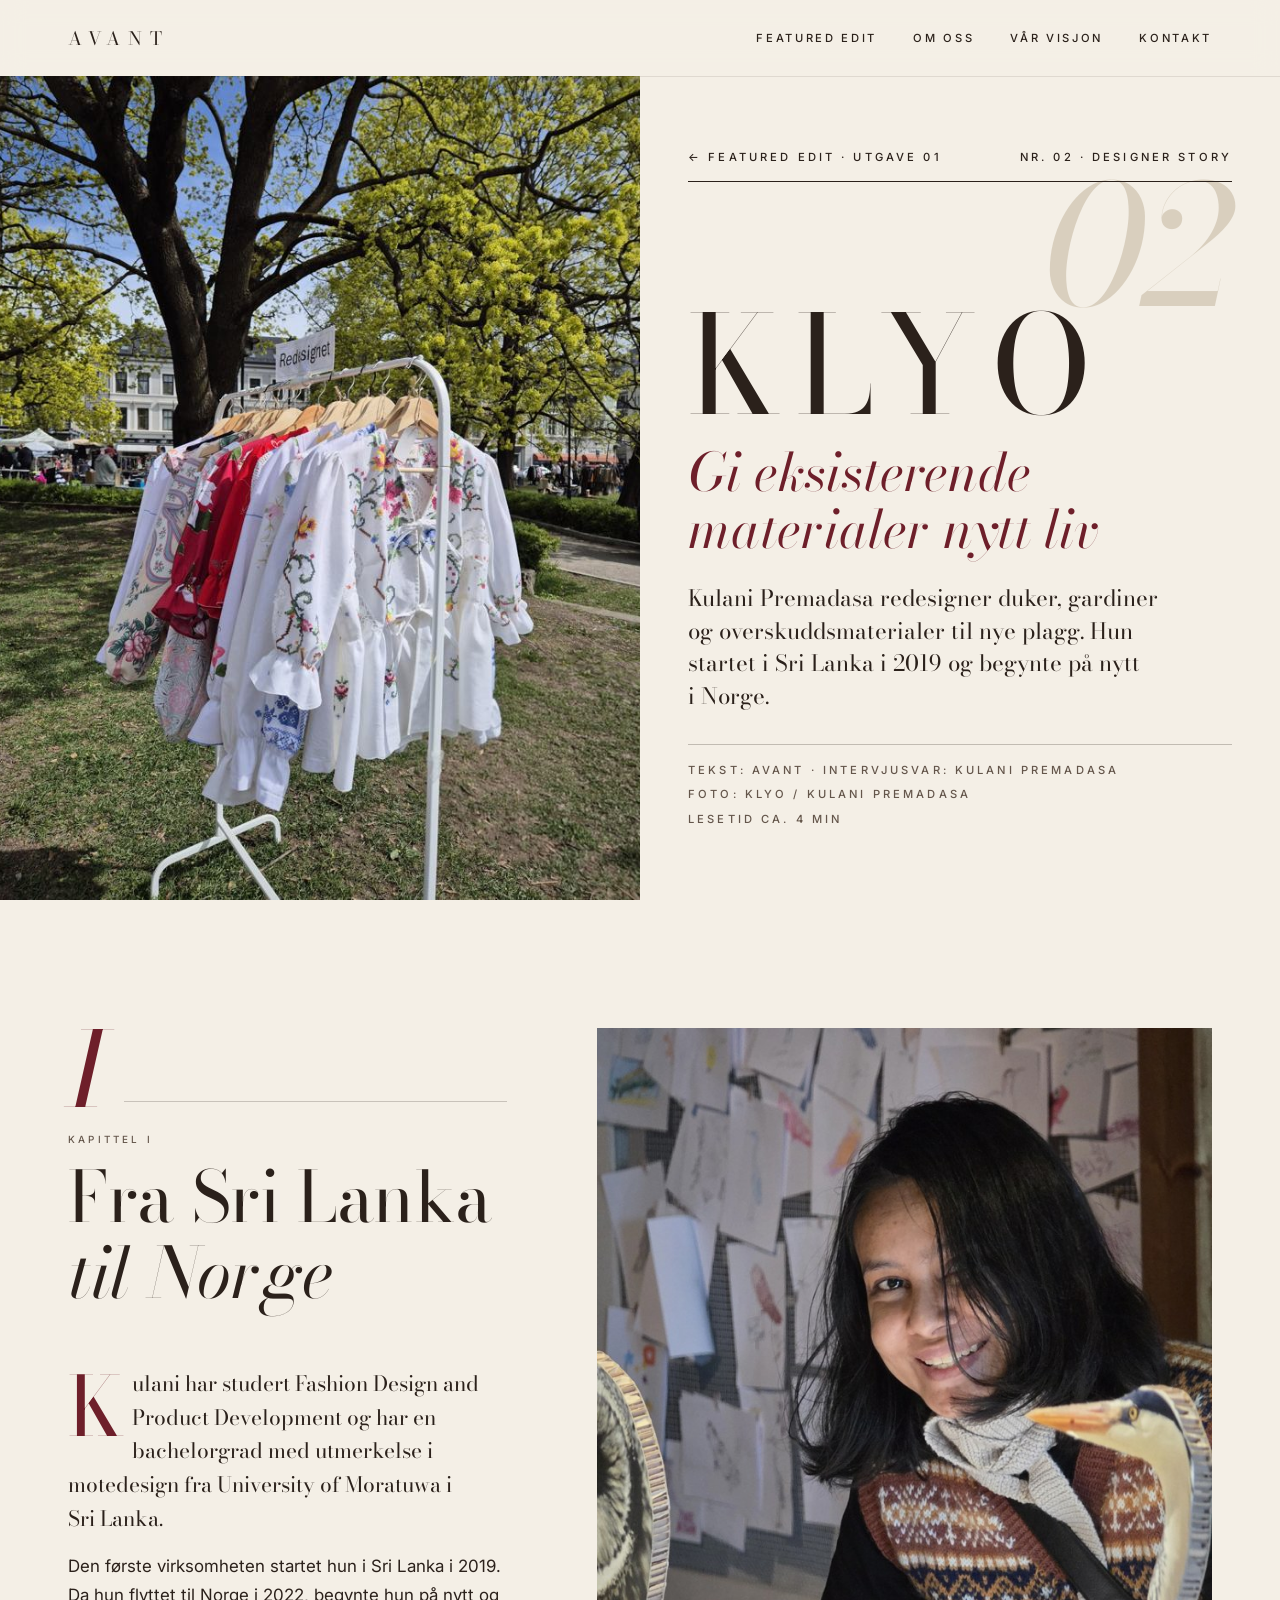
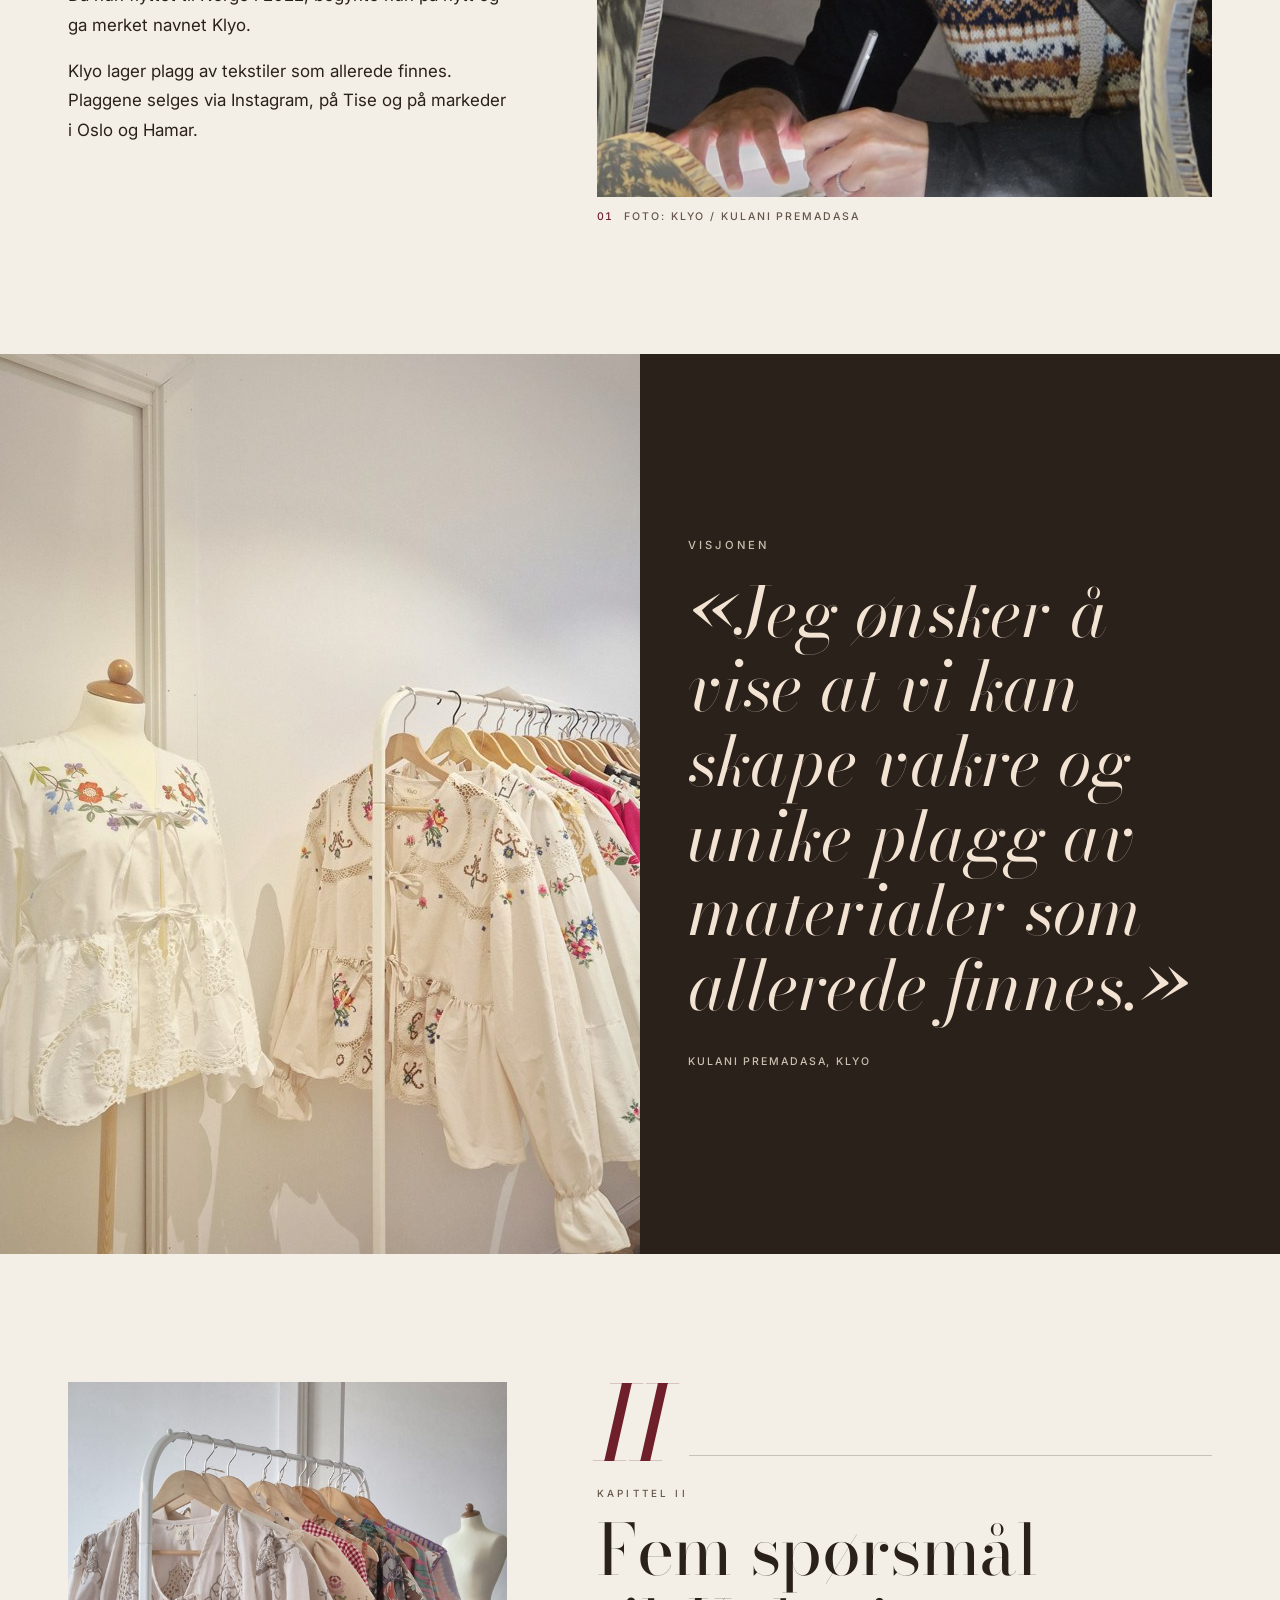
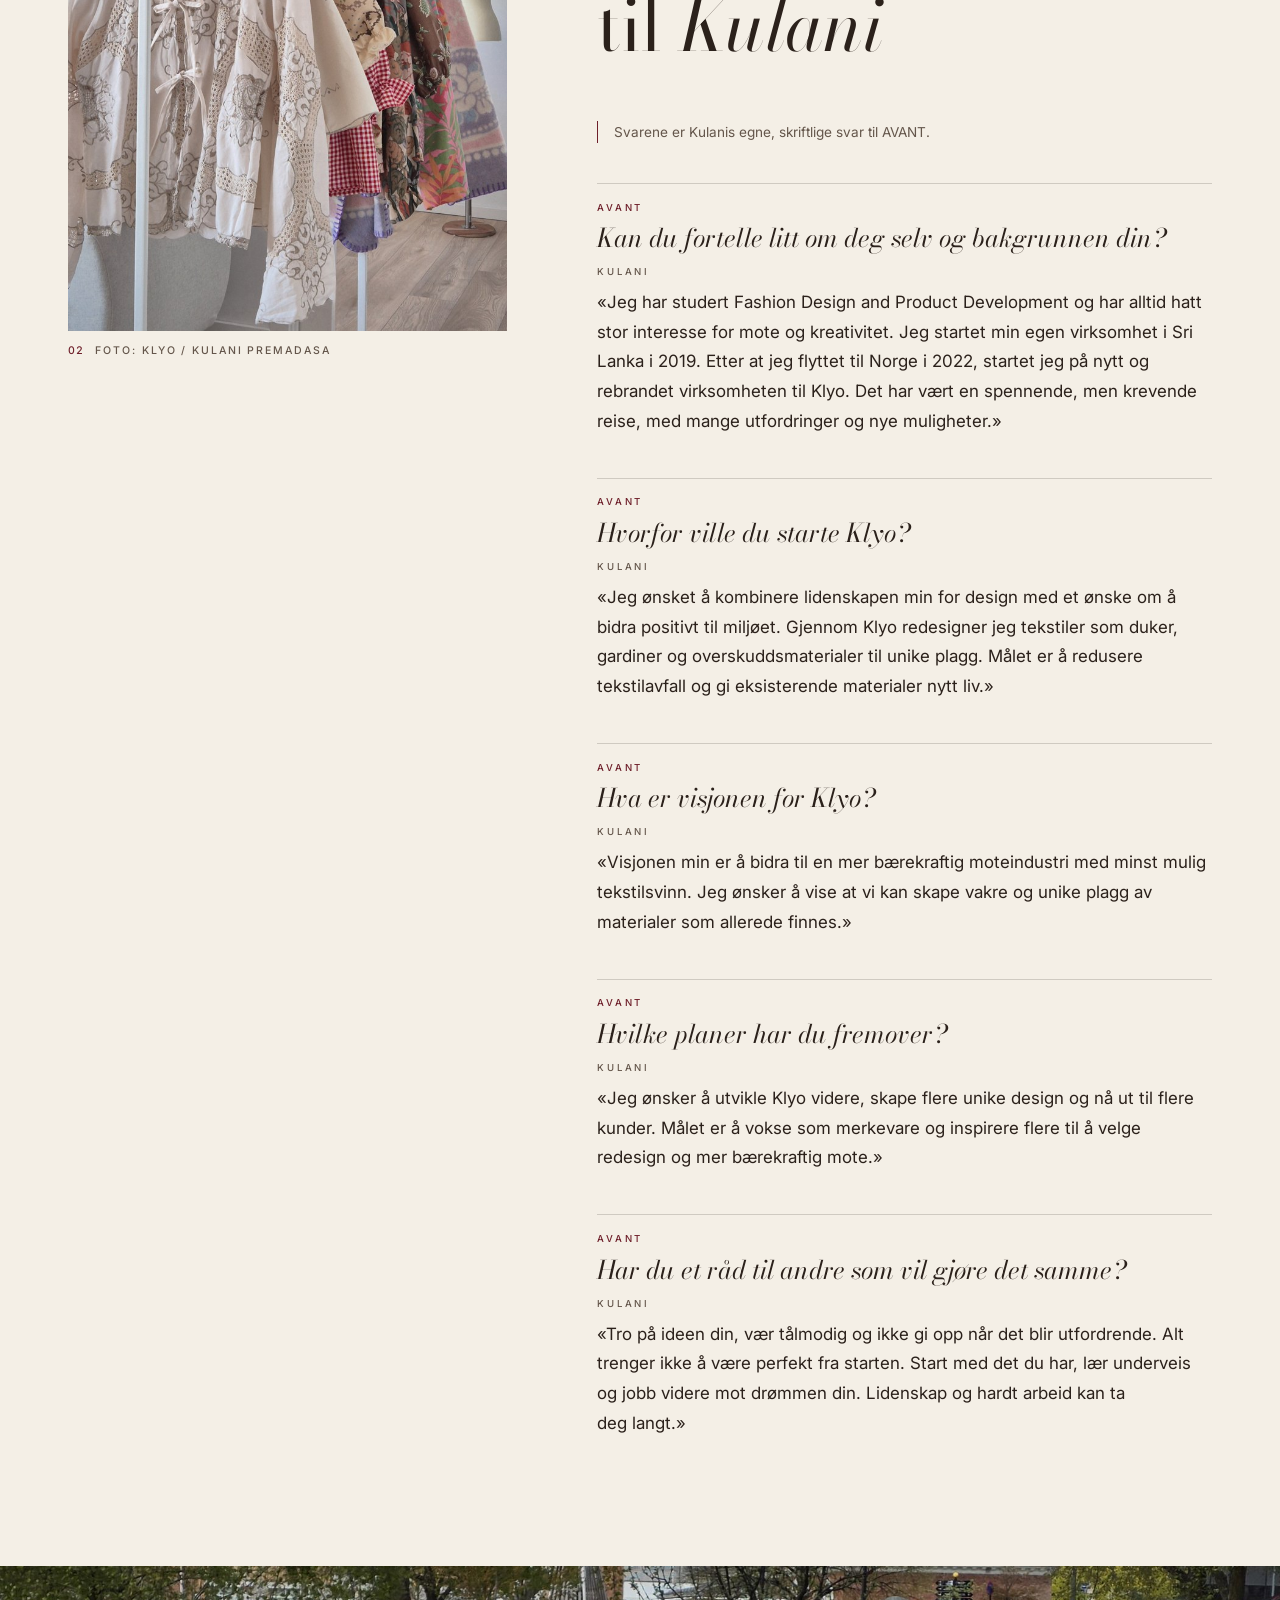
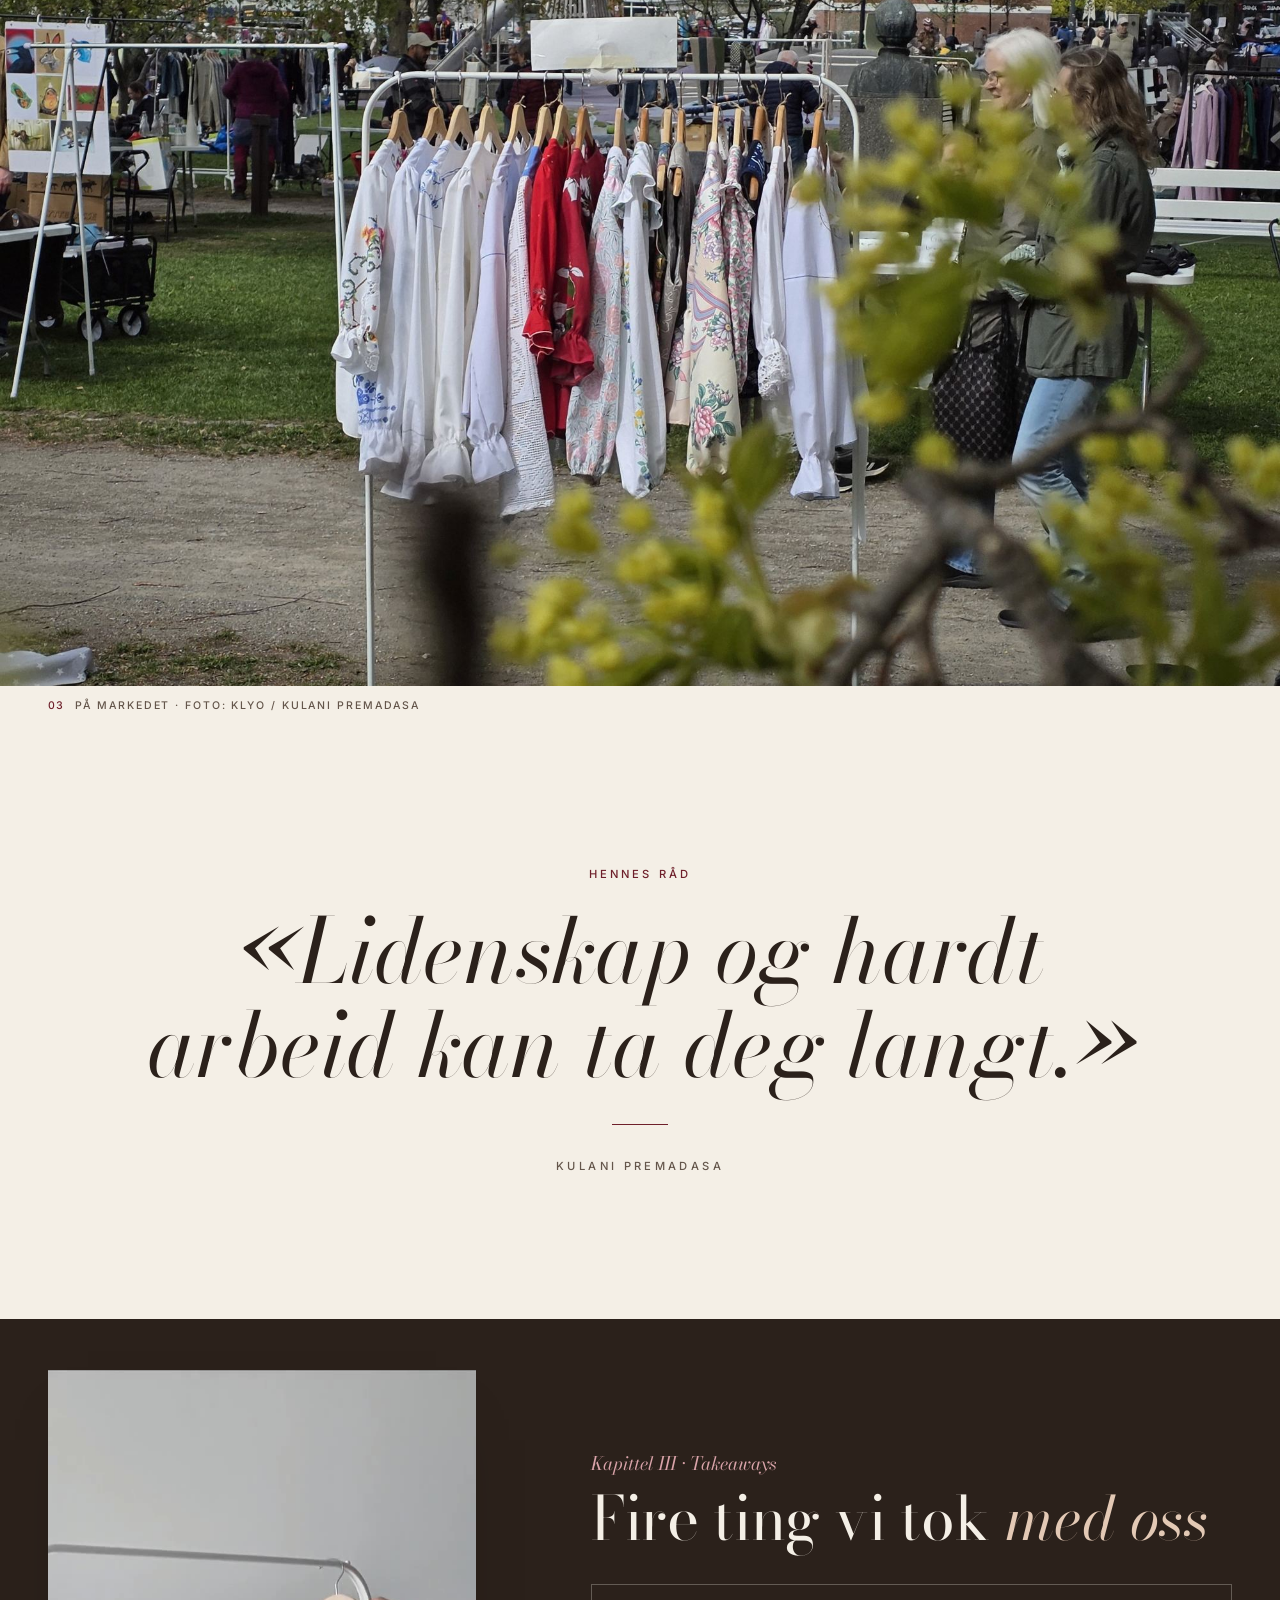
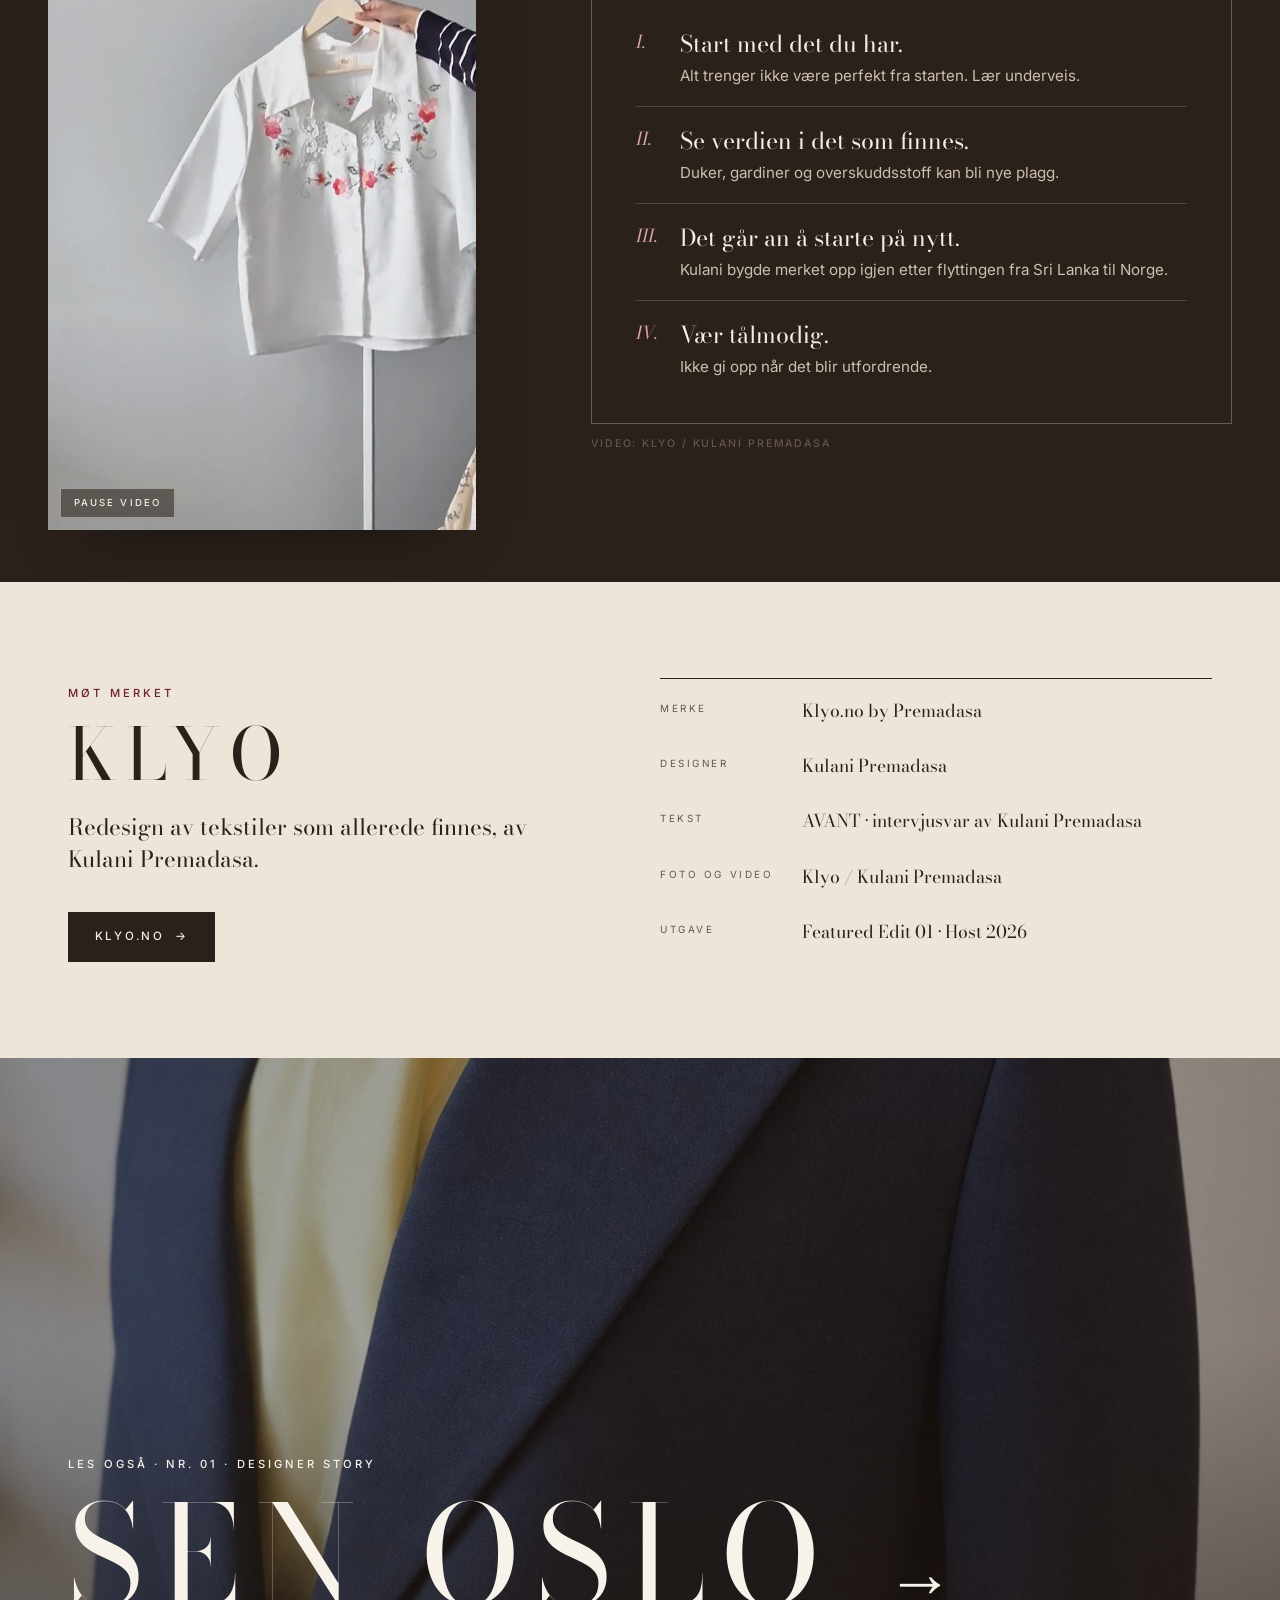
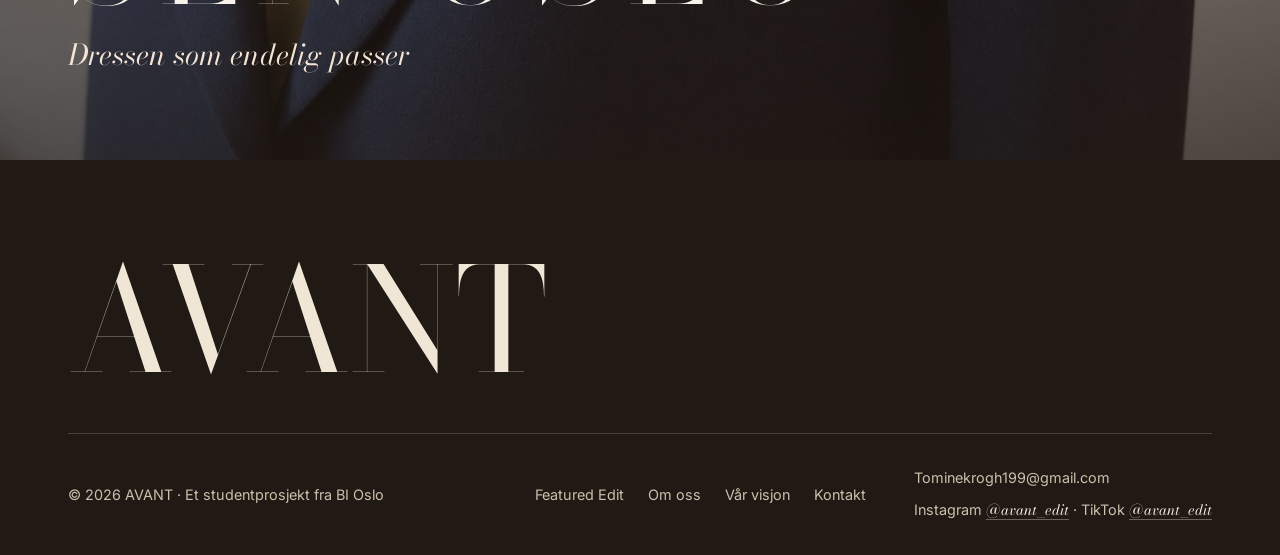
==== commit 3c410bf4: "Utkast 3: fjern tankestreker, mer editorial (romertall, nummererte bildetekster, signatur, kolofon, " ====
--- a/featured-klyo.html
+++ b/featured-klyo.html
@@ -20,9 +20,9 @@
   <meta name="twitter:card" content="summary_large_image">
   <meta name="twitter:image" content="https://avantedit.no/assets/magasin/klyo/klyo-park.jpg">
   <script>document.documentElement.classList.remove("no-js")</script>
-  <title>Klyo – Featured Edit Nr. 02 | AVANT</title>
+  <title>Klyo: Gi eksisterende materialer nytt liv | AVANT Featured Edit Nr. 02</title>
   <meta name="description" content="Kulani Premadasa redesigner duker, gardiner og overskuddsmaterialer til nye plagg. Møt Klyo i Featured Edit, utgave 01.">
-  <meta property="og:title" content="Klyo – Featured Edit Nr. 02 | AVANT">
+  <meta property="og:title" content="Klyo: Gi eksisterende materialer nytt liv | AVANT Featured Edit Nr. 02">
   <meta property="og:description" content="Kulani Premadasa redesigner duker, gardiner og overskuddsmaterialer til nye plagg. Møt Klyo i Featured Edit, utgave 01.">
   <meta property="og:url" content="https://avantedit.no/featured-klyo.html">
   <link rel="canonical" href="https://avantedit.no/featured-klyo.html">
@@ -32,7 +32,7 @@
   <div class="lesefremdrift" aria-hidden="true"></div>
   <header class="topp topp--lys topp--fast" id="topp">
     <div class="wrap topp__inner">
-      <a class="ordmerke-lite" href="index.html" aria-label="AVANT – til forsiden">AVANT</a>
+      <a class="ordmerke-lite" href="index.html" aria-label="AVANT, til forsiden">AVANT</a>
       <button class="meny-knapp" type="button" aria-expanded="false" aria-controls="meny" aria-label="Åpne meny"><span></span></button>
       <nav class="meny" id="meny" aria-label="Hovedmeny">
         <ul>
@@ -49,12 +49,12 @@
     <article>
     <header class="f-aapning">
       <div class="f-aapning__bilde"><img src="assets/magasin/klyo/klyo-park-900.jpg" srcset="assets/magasin/klyo/klyo-park-900.jpg 720w, assets/magasin/klyo/klyo-park.jpg 1200w" sizes="(min-width: 980px) 50vw, 100vw" width="1200" height="1500" fetchpriority="high" decoding="async" alt="Broderte og mønstrede plagg fra Klyo på et stativ under trærne."></div>
-      <div class="f-aapning__tekst">
+      <div class="f-aapning__tekst"><span class="f-nr" aria-hidden="true">02</span>
         <div class="f-meta smaa"><a class="f-meta__tilbake" href="featured.html"><span aria-hidden="true">←</span> Featured Edit · Utgave 01</a><span>Nr. 02 · Designer story</span></div>
         <div>
           <h1 class="ordmerke-merke">Klyo</h1>
           <p class="f-tittel">Gi eksisterende materialer nytt liv</p>
-          <p class="standfirst">Kulani Premadasa redesigner duker, gardiner og overskuddsmaterialer til nye plagg. Hun startet i Sri Lanka i 2019 – og begynte på nytt i Norge.</p>
+          <p class="standfirst">Kulani Premadasa redesigner duker, gardiner og overskuddsmaterialer til nye plagg. Hun startet i Sri Lanka i 2019 og begynte på nytt i Norge.</p>
           <div class="byline smaa"><span>Tekst: AVANT · Intervjusvar: Kulani Premadasa</span><span>Foto: Klyo / Kulani Premadasa</span><span>Lesetid ca. 4 min</span></div>
         </div>
       </div>
@@ -63,10 +63,10 @@
     <section class="kapittel lys" aria-labelledby="k1">
       <div class="wrap to-spalter">
         <div>
-          <div class="kap-hode"><span class="kap-nr">Kapittel I</span><h2 id="k1">Fra Sri Lanka <em>til Norge</em></h2></div>
+          <div class="kap-hode"><span class="kap-tall" aria-hidden="true">I</span><span class="kap-nr">Kapittel I</span><h2 id="k1">Fra Sri Lanka <em>til Norge</em></h2></div>
           <div class="tekst">
             <p class="dropcap">Kulani har studert Fashion Design and Product Development og har en bachelorgrad med utmerkelse i motedesign fra University of Moratuwa i Sri Lanka.</p>
-            <p>Den første virksomheten startet hun i Sri Lanka i 2019. Da hun flyttet til Norge i 2022, begynte hun på nytt – og ga merket navnet Klyo.</p>
+            <p>Den første virksomheten startet hun i Sri Lanka i 2019. Da hun flyttet til Norge i 2022, begynte hun på nytt og ga merket navnet Klyo.</p>
             <p>Klyo lager plagg av tekstiler som allerede finnes. Plaggene selges via Instagram, på Tise og på markeder i Oslo og Hamar.</p>
           </div>
         </div>
@@ -79,14 +79,14 @@
       <div class="pq-spread__tekst">
         <p class="kicker kicker--aksent">Visjonen</p>
         <blockquote class="pq-spread__lang">«Jeg ønsker å vise at vi kan skape vakre og unike plagg av materialer som allerede finnes.»</blockquote>
-        <p class="bt smaa pq-spread__kilde">— Kulani Premadasa, Klyo</p>
+        <p class="bt smaa pq-spread__kilde">Kulani Premadasa, Klyo</p>
       </div>
     </section>
 
     <section class="kapittel lys" aria-labelledby="k2">
       <div class="wrap to-spalter to-spalter--snu">
         <div>
-          <div class="kap-hode"><span class="kap-nr">Kapittel II</span><h2 id="k2">Fem spørsmål til <em>Kulani</em></h2></div>
+          <div class="kap-hode"><span class="kap-tall" aria-hidden="true">II</span><span class="kap-nr">Kapittel II</span><h2 id="k2">Fem spørsmål til <em>Kulani</em></h2></div>
           <p class="notis">Svarene er Kulanis egne, skriftlige svar til AVANT.</p>
           <dl class="qa">
             <dt><span class="hvem">AVANT</span>Kan du fortelle litt om deg selv og bakgrunnen din?</dt>
--- a/css/magasin.css
+++ b/css/magasin.css
@@ -297,3 +297,62 @@
 /* Sluttlinje */
 .mag .pq__slutt { margin: 0 auto; max-width: 20ch; font-family: var(--serif); font-weight: 400; font-size: clamp(2rem, 6.4vw, 4.6rem); line-height: 1.08; text-wrap: balance; }
 .mag .pq__slutt em { font-style: italic; color: var(--burgunder); }
+
+/* ==========================================================
+   Utkast 3, runde 3: mer editorial. Avgrenset til .mag.
+   ========================================================== */
+
+/* Kapittelhode: stort kursivt romertall + tynn linje, liten sans-kicker */
+.mag .kap-hode { position: relative; gap: .35rem; }
+.mag .kap-tall { display: flex; align-items: flex-end; gap: 1.25rem; font-family: var(--serif); font-style: italic; font-weight: 400; font-variation-settings: "opsz" 96; font-size: clamp(3.6rem, 9vw, 6.5rem); line-height: .8; color: var(--burgunder); }
+.mag .kap-tall::after { content: ""; flex: 1; height: 1px; margin-bottom: .55rem; background: rgba(43,33,27,.22); }
+.mag .kap-hode .kap-nr { font-family: var(--sans); font-style: normal; font-size: .62rem; font-weight: 500; letter-spacing: .32em; text-transform: uppercase; color: var(--tekst-dempet); margin-top: .9rem; }
+.mag .kap-hode h2 { margin-top: .35rem; }
+.mag .takeaways .kap-nr, .mag .kap-hode .kap-nr:first-child { font-family: var(--serif); font-style: italic; font-size: 1.15rem; letter-spacing: 0; text-transform: none; color: var(--burgunder); margin-top: 0; }
+.mag .takeaways .kap-nr { color: #D9A3A9; }
+
+/* Ingressavsnitt i serif, som i trykk */
+.mag .tekst > p:first-child { font-family: var(--serif); font-size: clamp(1.18rem, 2.2vw, 1.32rem); line-height: 1.6; }
+.mag .tekst > p:first-child.dropcap::first-letter { font-size: 3.9em; }
+
+/* Mer hvitrom mellom kapitler på store skjermer */
+@media (min-width: 980px) { .mag .kapittel { padding: clamp(6rem, 10vw, 9.5rem) 0; } }
+
+/* Nummererte bildetekster (01, 02 …) som i trykte magasiner */
+.mag article { counter-reset: fig; }
+.mag article figcaption.bt { counter-increment: fig; }
+.mag article figcaption.bt::before { content: counter(fig, decimal-leading-zero); display: inline-block; min-width: 2.1em; margin-right: .5em; color: var(--burgunder); font-variant-numeric: tabular-nums; letter-spacing: .08em; }
+.mag .mork figcaption.bt::before, .mag .pq-spread figcaption.bt::before { color: #D9A3A9; }
+
+/* Stort utgavenummer i feature-åpningen */
+.mag .f-aapning__tekst { position: relative; }
+.mag .f-nr { position: absolute; right: var(--pad); top: clamp(4.5rem, 9vw, 6.5rem); font-family: var(--serif); font-style: italic; font-variation-settings: "opsz" 96; font-size: clamp(5.5rem, 13vw, 11rem); line-height: .8; color: rgba(185,168,142,.45); pointer-events: none; z-index: 0; }
+.mag .f-aapning__tekst > * { position: relative; z-index: 1; }
+.mag .f-aapning__tekst > .f-nr { position: absolute; z-index: 0; }
+
+/* Inngangsoppslag: store tall */
+.mag .aapner__nr { display: block; font-family: var(--serif); font-style: italic; font-variation-settings: "opsz" 96; font-size: clamp(3rem, 7vw, 5rem); line-height: .8; color: var(--burgunder); margin-bottom: 1rem; }
+
+/* Redaksjonens signatur */
+.mag .signatur { display: flex; align-items: baseline; gap: 1rem; margin-top: 2rem; padding-top: 1.25rem; border-top: 1px solid rgba(43,33,27,.2); }
+.mag .signatur__navn { font-family: var(--serif); font-style: italic; font-size: clamp(1.6rem, 3.4vw, 2.1rem); color: var(--burgunder); line-height: 1; }
+
+/* Sluttmerke */
+.mag .sluttmerke { display: inline-block; width: .32em; height: .32em; margin-left: .3em; background: var(--burgunder); vertical-align: .1em; }
+
+/* Kolofon */
+.mag .kolofon { padding: clamp(4rem, 9vw, 6.5rem) 0; border-top: 1px solid rgba(43,33,27,.12); }
+.mag .kolofon__hode { display: flex; justify-content: space-between; align-items: baseline; gap: 1rem; padding-bottom: 1rem; border-bottom: 1px solid var(--espresso); }
+.mag .kolofon__hode h2 { margin: 0; font-family: var(--sans); color: var(--tekst-dempet); }
+.mag .kolofon__utgave { margin: 0; font-family: var(--serif); font-size: clamp(1.4rem, 3vw, 2rem); }
+.mag .kolofon__utgave em { font-style: italic; color: var(--burgunder); }
+.mag .kolofon__liste { margin: 0; display: grid; grid-template-columns: 1fr; }
+.mag .kolofon__liste > div { padding: 1rem 0; border-bottom: 1px solid rgba(43,33,27,.14); }
+.mag .kolofon__liste dt { font-size: .6rem; font-weight: 500; letter-spacing: .28em; text-transform: uppercase; color: var(--tekst-dempet); }
+.mag .kolofon__liste dd { margin: .35rem 0 0; font-family: var(--serif); font-size: 1.05rem; line-height: 1.4; }
+@media (min-width: 720px) { .mag .kolofon__liste { grid-template-columns: repeat(2, 1fr); column-gap: 2.5rem; } }
+@media (min-width: 1100px) { .mag .kolofon__liste { grid-template-columns: repeat(4, 1fr); } }
+
+/* Sitater: tynn linje over kilden, litt mer luft */
+.mag .pq .kilde { letter-spacing: .3em; }
+@media (max-width: 979px) { .mag .f-nr { top: 6.4rem; font-size: 5rem; } }
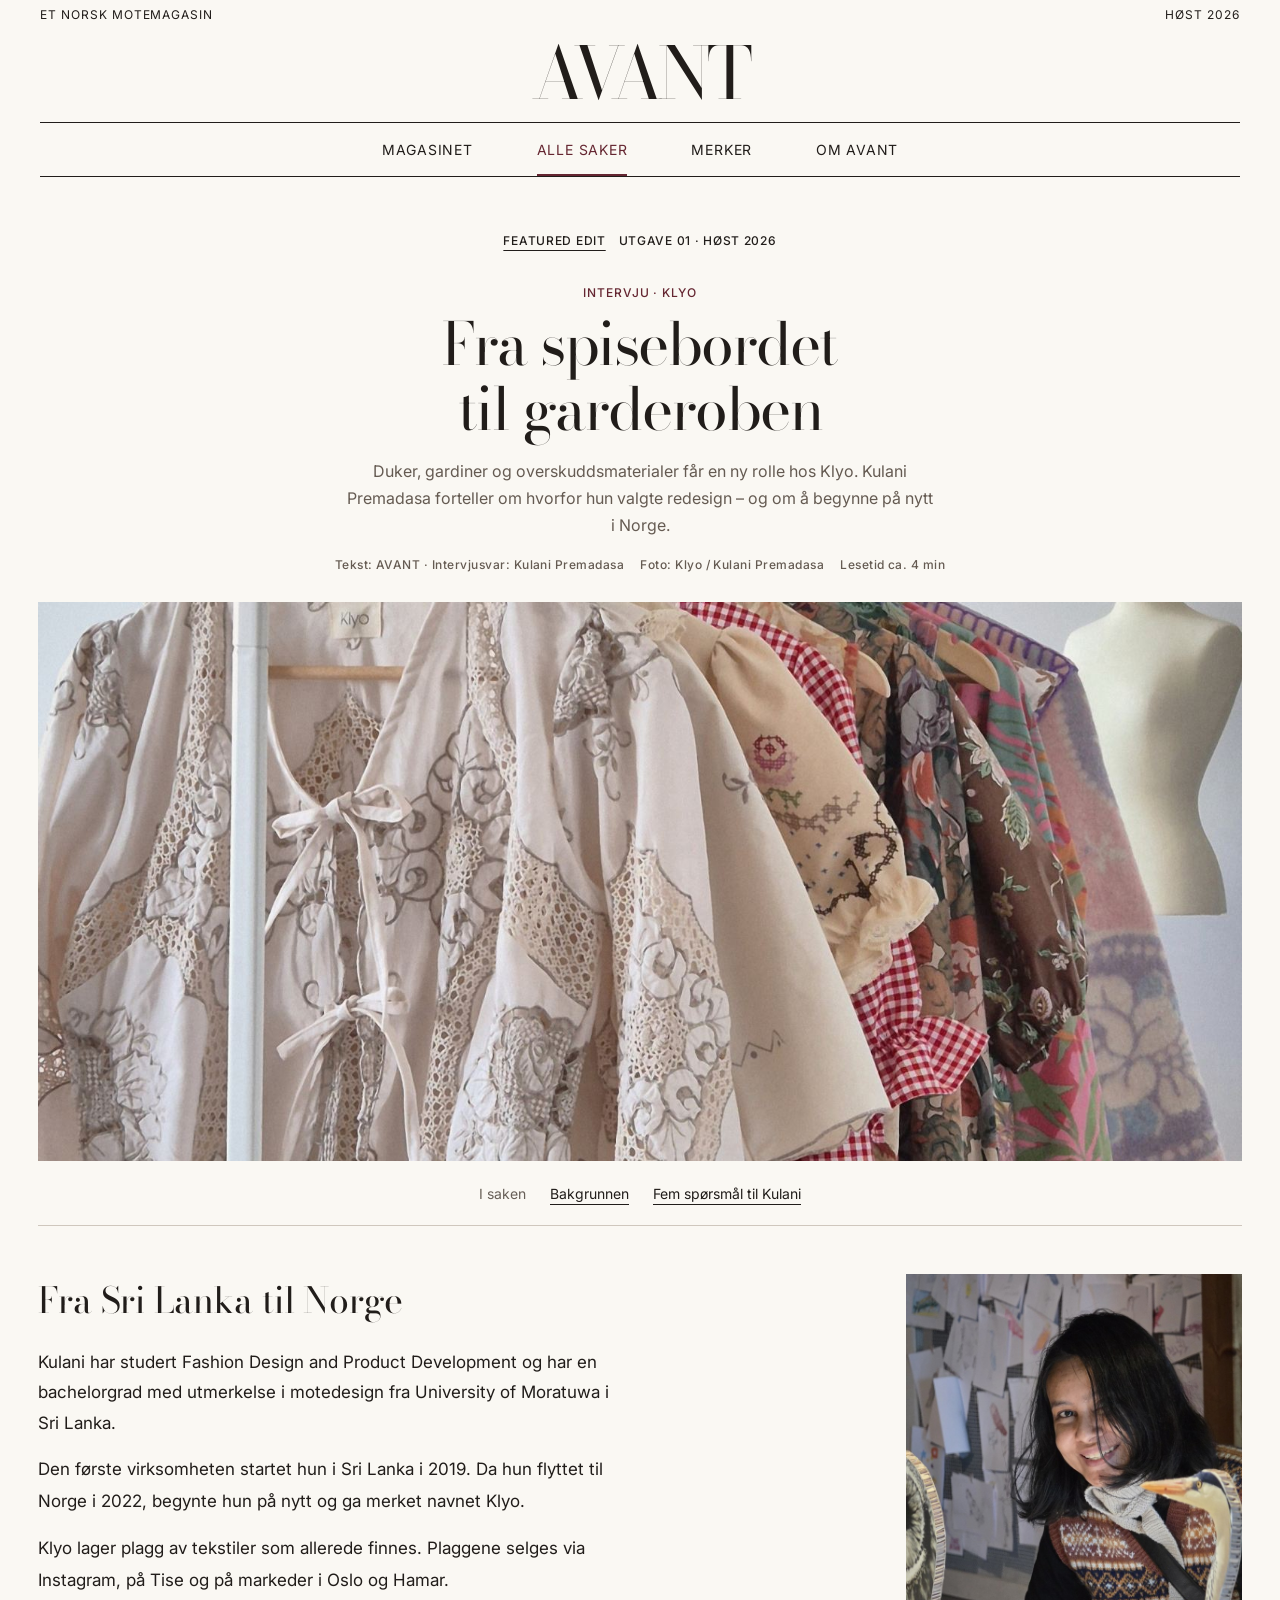
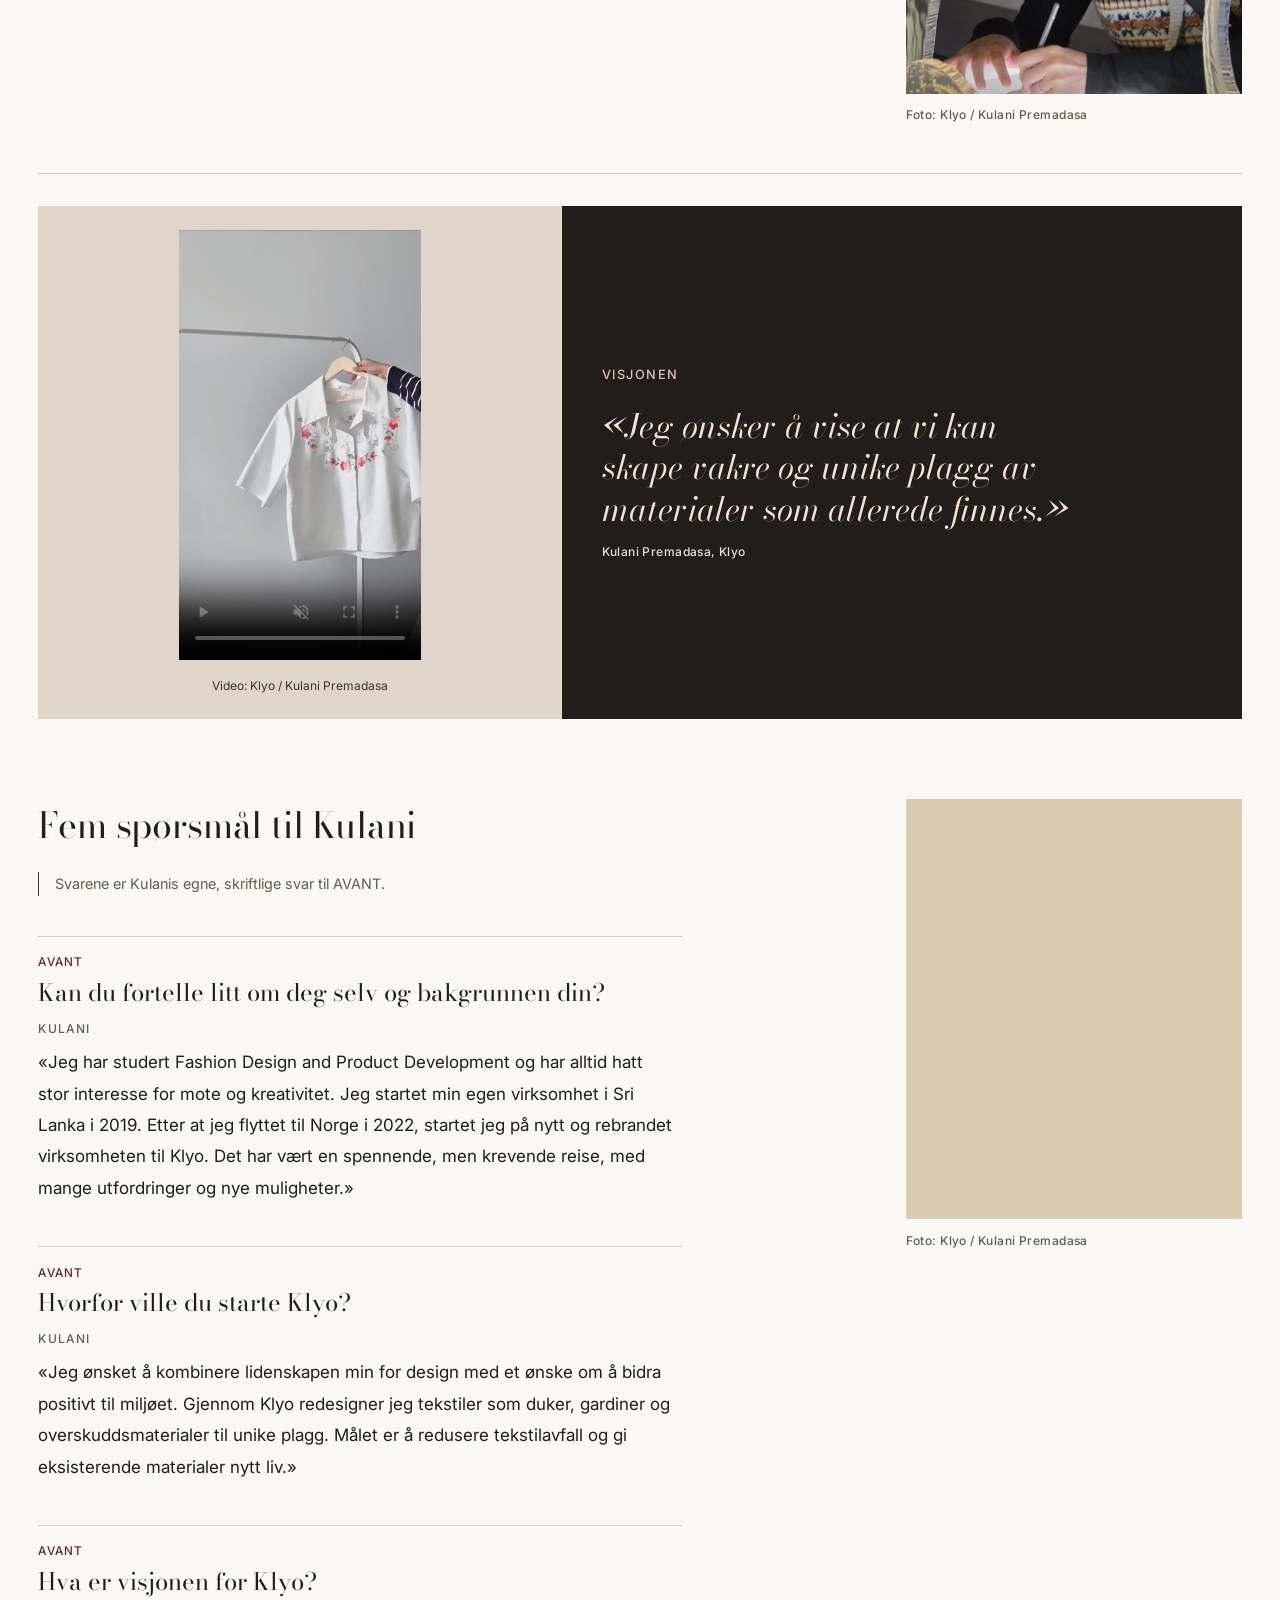
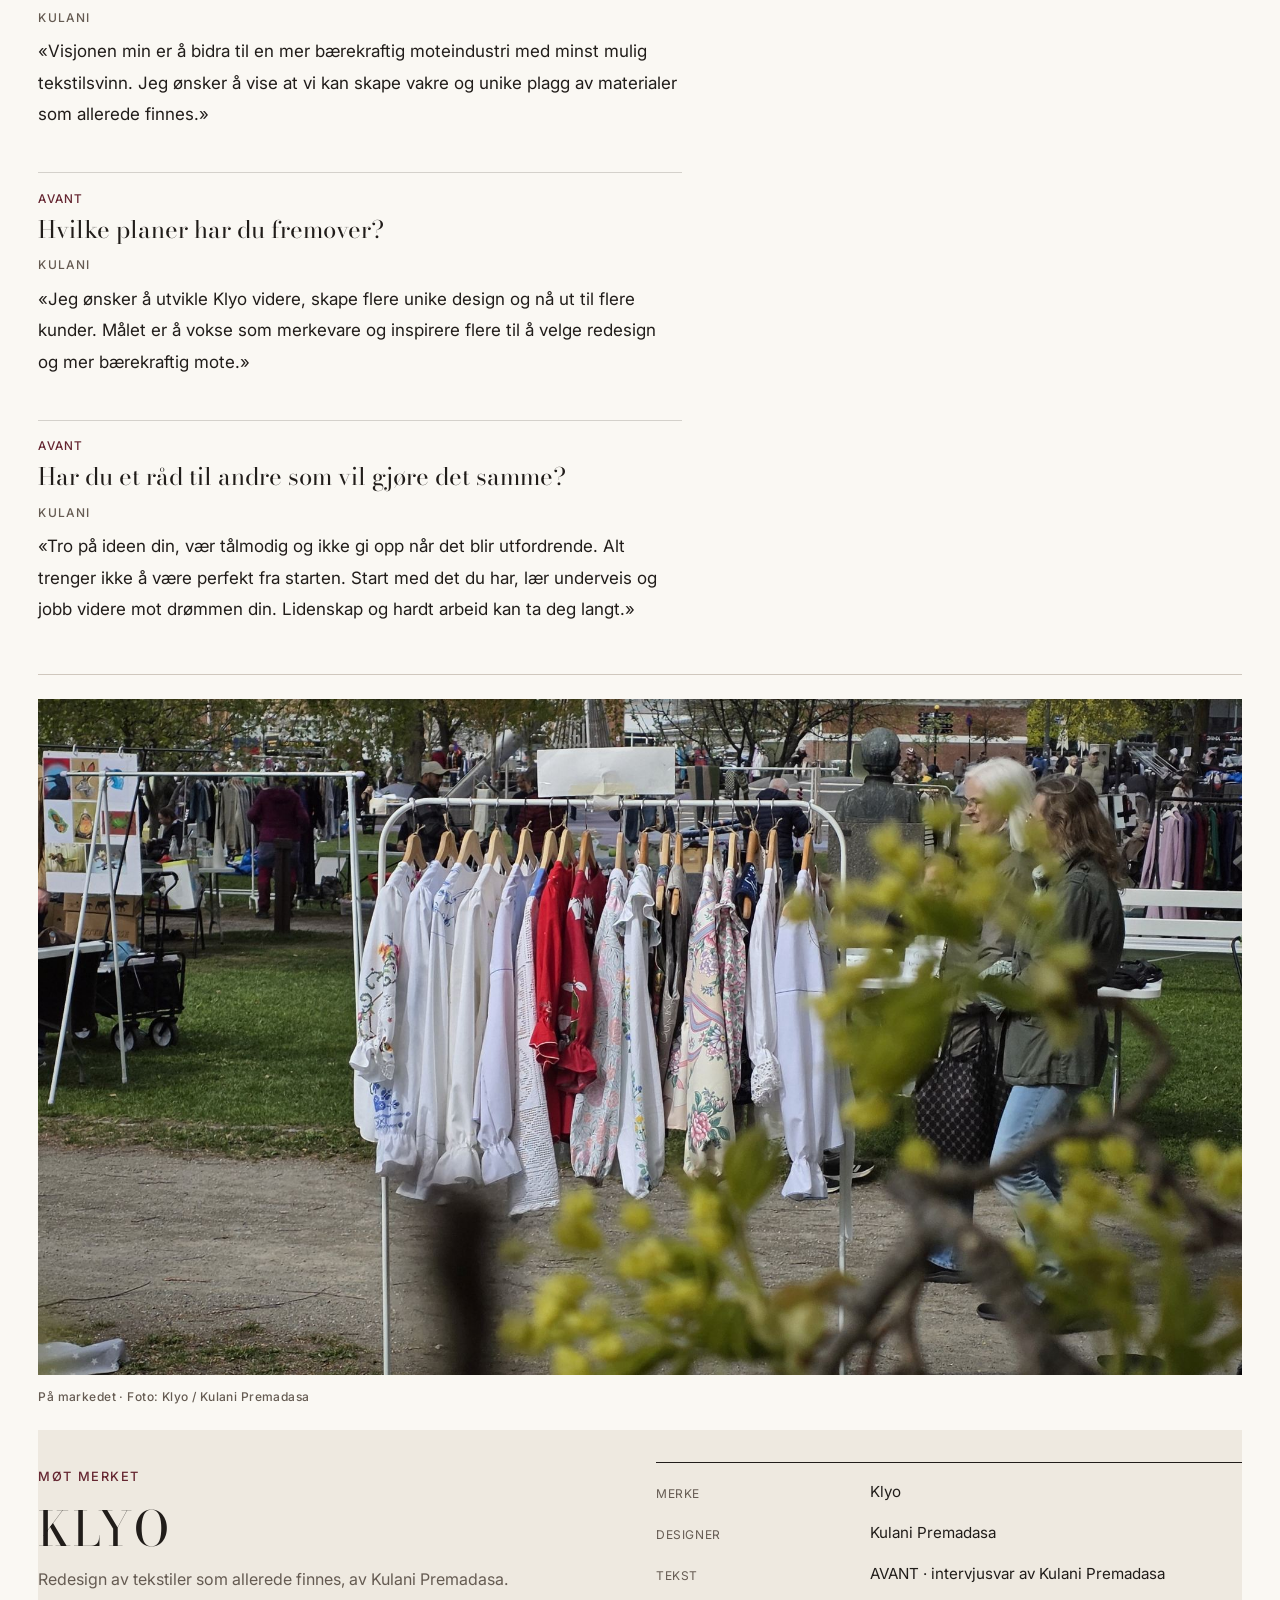
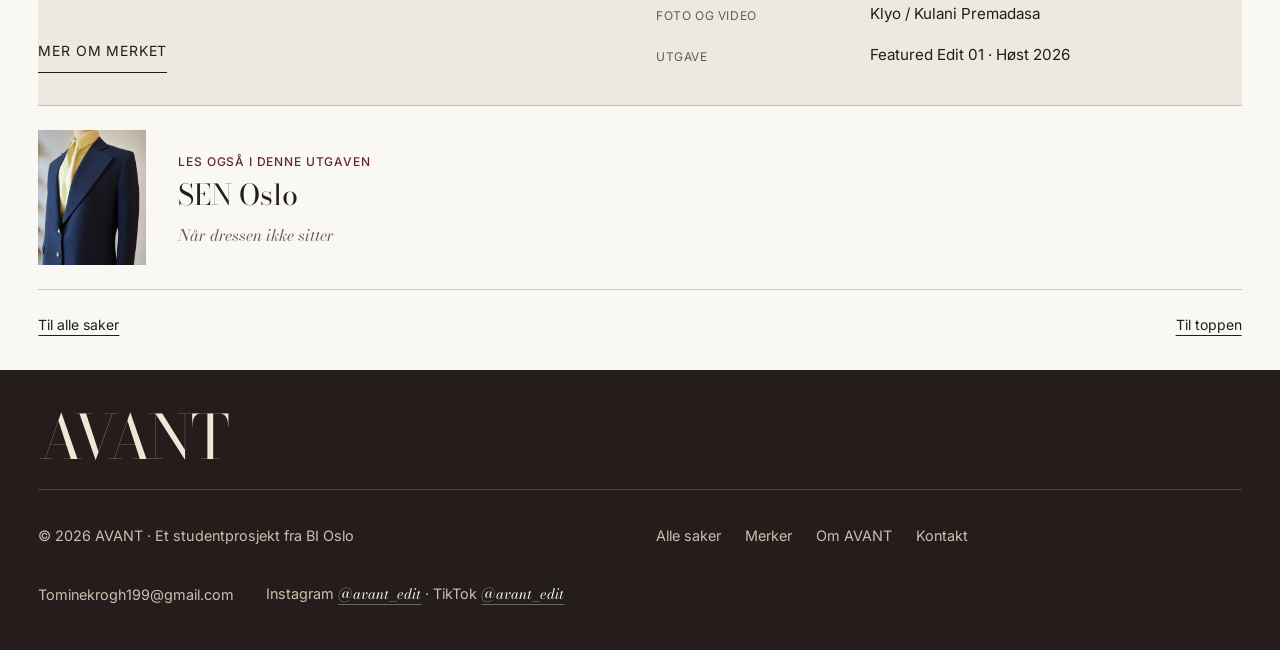
==== commit 799caccb: "Ny AVANT-side fra ChatGPT" ====
--- a/featured-klyo.html
+++ b/featured-klyo.html
@@ -1,196 +1,138 @@
-<!doctype html>
-<html lang="no" class="no-js">
+<!DOCTYPE html>
+
+<html class="no-js" lang="nb">
 <head>
-  <meta charset="utf-8">
-  <meta name="viewport" content="width=device-width, initial-scale=1, viewport-fit=cover">
-  <meta name="theme-color" content="#F4EFE6">
-  <link rel="icon" href="assets/favicon.svg" type="image/svg+xml">
-  <link rel="icon" href="assets/favicon-32.png" sizes="32x32" type="image/png">
-  <link rel="apple-touch-icon" href="assets/apple-touch-icon.png">
-  <link rel="preconnect" href="https://fonts.googleapis.com">
-  <link rel="preconnect" href="https://fonts.gstatic.com" crossorigin>
-  <link rel="stylesheet" href="https://fonts.googleapis.com/css2?family=Bodoni+Moda:ital,opsz,wght@0,6..96,400..600;1,6..96,400..500&family=Inter:wght@400;500&display=swap">
-  <link rel="stylesheet" href="css/style.css">
-  <link rel="stylesheet" href="css/magasin.css">
-  <meta property="og:type" content="article">
-  <meta property="og:site_name" content="AVANT">
-  <meta property="og:locale" content="nb_NO">
-  <meta property="og:image" content="https://avantedit.no/assets/magasin/klyo/klyo-park.jpg">
-  <meta property="og:image:alt" content="Broderte plagg fra Klyo på et stativ i en park.">
-  <meta name="twitter:card" content="summary_large_image">
-  <meta name="twitter:image" content="https://avantedit.no/assets/magasin/klyo/klyo-park.jpg">
-  <script>document.documentElement.classList.remove("no-js")</script>
-  <title>Klyo: Gi eksisterende materialer nytt liv | AVANT Featured Edit Nr. 02</title>
-  <meta name="description" content="Kulani Premadasa redesigner duker, gardiner og overskuddsmaterialer til nye plagg. Møt Klyo i Featured Edit, utgave 01.">
-  <meta property="og:title" content="Klyo: Gi eksisterende materialer nytt liv | AVANT Featured Edit Nr. 02">
-  <meta property="og:description" content="Kulani Premadasa redesigner duker, gardiner og overskuddsmaterialer til nye plagg. Møt Klyo i Featured Edit, utgave 01.">
-  <meta property="og:url" content="https://avantedit.no/featured-klyo.html">
-  <link rel="canonical" href="https://avantedit.no/featured-klyo.html">
-</head>
-<body>
-  <a class="skip" href="#innhold">Hopp til innhold</a>
-  <div class="lesefremdrift" aria-hidden="true"></div>
-  <header class="topp topp--lys topp--fast" id="topp">
-    <div class="wrap topp__inner">
-      <a class="ordmerke-lite" href="index.html" aria-label="AVANT, til forsiden">AVANT</a>
-      <button class="meny-knapp" type="button" aria-expanded="false" aria-controls="meny" aria-label="Åpne meny"><span></span></button>
-      <nav class="meny" id="meny" aria-label="Hovedmeny">
-        <ul>
-          <li><a href="featured.html" aria-current="true">Featured Edit</a></li>
-          <li><a href="index.html#om-oss">Om oss</a></li>
-          <li><a href="index.html#visjon">Vår visjon</a></li>
-          <li><a href="index.html#kontakt">Kontakt</a></li>
-        </ul>
-      </nav>
-    </div>
-  </header>
-
-  <main id="innhold" class="mag">
-    <article>
-    <header class="f-aapning">
-      <div class="f-aapning__bilde"><img src="assets/magasin/klyo/klyo-park-900.jpg" srcset="assets/magasin/klyo/klyo-park-900.jpg 720w, assets/magasin/klyo/klyo-park.jpg 1200w" sizes="(min-width: 980px) 50vw, 100vw" width="1200" height="1500" fetchpriority="high" decoding="async" alt="Broderte og mønstrede plagg fra Klyo på et stativ under trærne."></div>
-      <div class="f-aapning__tekst"><span class="f-nr" aria-hidden="true">02</span>
-        <div class="f-meta smaa"><a class="f-meta__tilbake" href="featured.html"><span aria-hidden="true">←</span> Featured Edit · Utgave 01</a><span>Nr. 02 · Designer story</span></div>
-        <div>
-          <h1 class="ordmerke-merke">Klyo</h1>
-          <p class="f-tittel">Gi eksisterende materialer nytt liv</p>
-          <p class="standfirst">Kulani Premadasa redesigner duker, gardiner og overskuddsmaterialer til nye plagg. Hun startet i Sri Lanka i 2019 og begynte på nytt i Norge.</p>
-          <div class="byline smaa"><span>Tekst: AVANT · Intervjusvar: Kulani Premadasa</span><span>Foto: Klyo / Kulani Premadasa</span><span>Lesetid ca. 4 min</span></div>
-        </div>
-      </div>
-    </header>
-
-    <section class="kapittel lys" aria-labelledby="k1">
-      <div class="wrap to-spalter">
-        <div>
-          <div class="kap-hode"><span class="kap-tall" aria-hidden="true">I</span><span class="kap-nr">Kapittel I</span><h2 id="k1">Fra Sri Lanka <em>til Norge</em></h2></div>
-          <div class="tekst">
-            <p class="dropcap">Kulani har studert Fashion Design and Product Development og har en bachelorgrad med utmerkelse i motedesign fra University of Moratuwa i Sri Lanka.</p>
-            <p>Den første virksomheten startet hun i Sri Lanka i 2019. Da hun flyttet til Norge i 2022, begynte hun på nytt og ga merket navnet Klyo.</p>
-            <p>Klyo lager plagg av tekstiler som allerede finnes. Plaggene selges via Instagram, på Tise og på markeder i Oslo og Hamar.</p>
-          </div>
-        </div>
-        <div class="klistre"><figure class="bilde-inn "><div class="ramme" style="aspect-ratio:1600/2000"><img src="assets/magasin/klyo/klyo-portrett-900.jpg" srcset="assets/magasin/klyo/klyo-portrett-900.jpg 720w, assets/magasin/klyo/klyo-portrett.jpg 1600w" sizes="(min-width: 980px) 50vw, 100vw" width="1600" height="2000" loading="lazy" decoding="async" alt="Designeren ved arbeidsbordet med skisser og moodboard bak seg."></div><figcaption class="bt smaa">Foto: Klyo / Kulani Premadasa</figcaption></figure></div>
-      </div>
-    </section>
-
-    <section class="pq-spread" aria-label="Sitat">
-      <div class="ramme bilde-inn"><img src="assets/magasin/klyo/klyo-bluser-900.jpg" srcset="assets/magasin/klyo/klyo-bluser-900.jpg 720w, assets/magasin/klyo/klyo-bluser.jpg 1600w" sizes="(min-width: 880px) 50vw, 100vw" width="1600" height="2000" loading="lazy" decoding="async" alt="Hvite broderte bluser på en mannekeng og et stativ."></div>
-      <div class="pq-spread__tekst">
-        <p class="kicker kicker--aksent">Visjonen</p>
-        <blockquote class="pq-spread__lang">«Jeg ønsker å vise at vi kan skape vakre og unike plagg av materialer som allerede finnes.»</blockquote>
-        <p class="bt smaa pq-spread__kilde">Kulani Premadasa, Klyo</p>
-      </div>
-    </section>
-
-    <section class="kapittel lys" aria-labelledby="k2">
-      <div class="wrap to-spalter to-spalter--snu">
-        <div>
-          <div class="kap-hode"><span class="kap-tall" aria-hidden="true">II</span><span class="kap-nr">Kapittel II</span><h2 id="k2">Fem spørsmål til <em>Kulani</em></h2></div>
-          <p class="notis">Svarene er Kulanis egne, skriftlige svar til AVANT.</p>
-          <dl class="qa">
-            <dt><span class="hvem">AVANT</span>Kan du fortelle litt om deg selv og bakgrunnen din?</dt>
-            <dd><span class="hvem">Kulani</span>«Jeg har studert Fashion Design and Product Development og har alltid hatt stor interesse for mote og kreativitet. Jeg startet min egen virksomhet i Sri Lanka i 2019. Etter at jeg flyttet til Norge i 2022, startet jeg på nytt og rebrandet virksomheten til Klyo. Det har vært en spennende, men krevende reise, med mange utfordringer og nye muligheter.»</dd>
-            <dt><span class="hvem">AVANT</span>Hvorfor ville du starte Klyo?</dt>
-            <dd><span class="hvem">Kulani</span>«Jeg ønsket å kombinere lidenskapen min for design med et ønske om å bidra positivt til miljøet. Gjennom Klyo redesigner jeg tekstiler som duker, gardiner og overskuddsmaterialer til unike plagg. Målet er å redusere tekstilavfall og gi eksisterende materialer nytt liv.»</dd>
-            <dt><span class="hvem">AVANT</span>Hva er visjonen for Klyo?</dt>
-            <dd><span class="hvem">Kulani</span>«Visjonen min er å bidra til en mer bærekraftig moteindustri med minst mulig tekstilsvinn. Jeg ønsker å vise at vi kan skape vakre og unike plagg av materialer som allerede finnes.»</dd>
-            <dt><span class="hvem">AVANT</span>Hvilke planer har du fremover?</dt>
-            <dd><span class="hvem">Kulani</span>«Jeg ønsker å utvikle Klyo videre, skape flere unike design og nå ut til flere kunder. Målet er å vokse som merkevare og inspirere flere til å velge redesign og mer bærekraftig mote.»</dd>
-            <dt><span class="hvem">AVANT</span>Har du et råd til andre som vil gjøre det samme?</dt>
-            <dd><span class="hvem">Kulani</span>«Tro på ideen din, vær tålmodig og ikke gi opp når det blir utfordrende. Alt trenger ikke å være perfekt fra starten. Start med det du har, lær underveis og jobb videre mot drømmen din. Lidenskap og hardt arbeid kan ta deg langt.»</dd>
-          </dl>
-        </div>
-        <div class="klistre"><figure class="bilde-inn "><div class="ramme" style="aspect-ratio:1600/2000"><img src="assets/magasin/klyo/klyo-stativ-900.jpg" srcset="assets/magasin/klyo/klyo-stativ-900.jpg 720w, assets/magasin/klyo/klyo-stativ.jpg 1600w" sizes="(min-width: 980px) 45vw, 100vw" width="1600" height="2000" loading="lazy" decoding="async" alt="Stativ med broderte og mønstrede plagg ved siden av en mannekeng."></div><figcaption class="bt smaa">Foto: Klyo / Kulani Premadasa</figcaption></figure></div>
-      </div>
-    </section>
-
-    <figure class="spread bilde-inn">
-      <img src="assets/magasin/klyo/klyo-marked-900.jpg" srcset="assets/magasin/klyo/klyo-marked-900.jpg 900w, assets/magasin/klyo/klyo-marked.jpg 2000w" sizes="100vw" width="2000" height="1125" loading="lazy" decoding="async" alt="Klyos stativ med lyse plagg på et utendørsmarked blant trær.">
-      <figcaption class="bt smaa">På markedet · Foto: Klyo / Kulani Premadasa</figcaption>
-    </figure>
-
-    <section class="pq lys" aria-label="Hennes råd">
-      <div class="wrap">
-        <p class="kicker kicker--aksent">Hennes råd</p>
-        <figure class="pq__figur"><blockquote>«Lidenskap og hardt arbeid kan ta deg langt.»</blockquote>
-        <span class="strek" aria-hidden="true"></span>
-        <figcaption class="kilde smaa dempet">Kulani Premadasa</figcaption></figure>
-      </div>
-    </section>
-
-    <section class="takeaways" aria-labelledby="tk">
-      <div class="takeaways__inner">
-        <figure class="takeaways__media"><div class="takeaways__ramme"><video data-loop autoplay muted loop playsinline preload="metadata" poster="assets/magasin/video/klyo-loop-poster.jpg" aria-label="Kort, stille videoklipp: en hvit brodert bluse fra Klyo på kleshenger.">
-          <source src="assets/magasin/video/klyo-loop.mp4" type="video/mp4">
-        </video><button class="video-pause" type="button">Pause video</button></div></figure>
-        <div class="takeaways__tekst">
-          <span class="kap-nr">Kapittel III · Takeaways</span>
-          <h2 id="tk">Fire ting vi tok <em>med oss</em></h2>
-          <div class="takeaways__boks">
-            <ol class="tk">
-              <li><div><strong>Start med det du har.</strong><span>Alt trenger ikke være perfekt fra starten. Lær underveis.</span></div></li>
-              <li><div><strong>Se verdien i det som finnes.</strong><span>Duker, gardiner og overskuddsstoff kan bli nye plagg.</span></div></li>
-              <li><div><strong>Det går an å starte på nytt.</strong><span>Kulani bygde merket opp igjen etter flyttingen fra Sri Lanka til Norge.</span></div></li>
-              <li><div><strong>Vær tålmodig.</strong><span>Ikke gi opp når det blir utfordrende.</span></div></li>
-            </ol>
-          </div>
-          <p class="bt smaa">Video: Klyo / Kulani Premadasa</p>
-        </div>
-      </div>
-    </section>
-
-    <section class="krem-2">
-      <div class="wrap kred">
-        <div>
-          <p class="kicker kicker--aksent">Møt merket</p>
-          <p class="ordmerke-merke kred__merke">Klyo</p>
-          <p class="standfirst">Redesign av tekstiler som allerede finnes, av Kulani Premadasa.</p>
-          <div class="knapper"><a class="knapp knapp--mork" href="https://klyo.no" target="_blank" rel="noopener">klyo.no <span class="pil" aria-hidden="true">→</span></a></div>
-        </div>
-        <dl>
-          <dt>Merke</dt><dd>Klyo.no by Premadasa</dd>
-          <dt>Designer</dt><dd>Kulani Premadasa</dd>
-          <dt>Tekst</dt><dd>AVANT · intervjusvar av Kulani Premadasa</dd>
-          <dt>Foto og video</dt><dd>Klyo / Kulani Premadasa</dd>
-          <dt>Utgave</dt><dd>Featured Edit 01 · Høst 2026</dd>
-        </dl>
-      </div>
-    </section>
-    </article>
-
-    <a class="neste" href="featured-sen-oslo.html" aria-label="Les også: SEN Oslo">
-      <img src="assets/magasin/sen-oslo/design-marine-gul-900.jpg" srcset="assets/magasin/sen-oslo/design-marine-gul-900.jpg 720w, assets/magasin/sen-oslo/design-marine-gul.jpg 1086w" sizes="100vw" width="1086" height="1357" loading="lazy" decoding="async" alt="">
-      <div class="wrap">
-        <p class="kicker neste__kicker">Les også · Nr. 01 · Designer story</p>
-        <p class="ordmerke-merke">SEN Oslo <span class="neste__pil" aria-hidden="true">→</span></p>
-        <p class="neste__tittel">Dressen som endelig passer</p>
-      </div>
-    </a>
-  </main>
-
-  <footer class="bunn">
-    <div class="wrap">
-      <p class="bunn__ordmerke">AVANT</p>
-      <div class="bunn__rad">
-        <p style="margin:0">© 2026 AVANT · Et studentprosjekt fra BI Oslo</p>
-        <nav aria-label="Bunnmeny">
-          <ul>
-            <li><a href="featured.html">Featured Edit</a></li>
-            <li><a href="index.html#om-oss">Om oss</a></li>
-            <li><a href="index.html#visjon">Vår visjon</a></li>
-            <li><a href="index.html#kontakt">Kontakt</a></li>
-          </ul>
-        </nav>
-        <div class="bunn__kontakt">
-          <a href="mailto:Tominekrogh199@gmail.com">Tominekrogh199@gmail.com</a>
-          <p class="bunn__sosial">Instagram <a class="handle" data-sosial="instagram" href="https://www.instagram.com/avant_edit/" target="_blank" rel="noopener" aria-label="@avant_edit på Instagram (åpnes i ny fane)">@avant_edit</a> <span aria-hidden="true">·</span> TikTok <a class="handle" data-sosial="tiktok" href="https://www.tiktok.com/@avant_edit" target="_blank" rel="noopener" aria-label="@avant_edit på TikTok (åpnes i ny fane)">@avant_edit</a></p>
-        </div>
-      </div>
-    </div>
-  </footer>
-  <script src="js/config.js"></script>
-  <script src="js/main.js"></script>
-  <script src="js/magasin.js"></script>
+<meta charset="utf-8"/>
+<meta content="width=device-width, initial-scale=1, viewport-fit=cover" name="viewport"/>
+<meta content="index, follow" name="robots"/>
+<meta content="#F4EFE6" name="theme-color"/>
+<link href="assets/favicon.svg" rel="icon" type="image/svg+xml"/>
+<link href="assets/favicon-32.png" rel="icon" sizes="32x32" type="image/png"/>
+<link href="assets/apple-touch-icon.png" rel="apple-touch-icon"/>
+<link href="https://fonts.googleapis.com" rel="preconnect"/>
+<link crossorigin="" href="https://fonts.gstatic.com" rel="preconnect"/>
+<link href="https://fonts.googleapis.com/css2?family=Bodoni+Moda:ital,opsz,wght@0,6..96,400..600;1,6..96,400..500&amp;family=Inter:wght@400;500&amp;display=swap" rel="stylesheet"/>
+<link href="css/style.css" rel="stylesheet"/>
+<link href="css/magasin.css" rel="stylesheet"/>
+<meta content="article" property="og:type"/>
+<meta content="AVANT" property="og:site_name"/>
+<meta content="nb_NO" property="og:locale"/>
+<meta content="https://avantedit.no/assets/magasin/klyo/klyo-stativ.jpg" property="og:image"/>
+<meta content="Broderte plagg fra Klyo på et stativ i en park." property="og:image:alt"/>
+<meta content="summary_large_image" name="twitter:card"/>
+<meta content="https://avantedit.no/assets/magasin/klyo/klyo-stativ.jpg" name="twitter:image"/>
+<script>document.documentElement.classList.remove("no-js")</script>
+<title>Klyo – Fra spisebordet til garderoben | AVANT</title>
+<meta content="Kulani Premadasa om redesign, Klyo og å starte på nytt i Norge." name="description"/>
+<meta content="Klyo – Fra spisebordet til garderoben" property="og:title"/>
+<meta content="Kulani Premadasa om redesign, Klyo og å starte på nytt i Norge." property="og:description"/>
+<link href="css/editorial.css" rel="stylesheet"/><link href="css/publication.css" rel="stylesheet"/><link href="css/couture.css" rel="stylesheet"/><link rel="stylesheet" href="css/magazine-system.css"/><link rel="canonical" href="https://avantedit.no/featured-klyo.html"/><meta property="og:url" content="https://avantedit.no/featured-klyo.html"/></head>
+<body class="editorial publication publication-article couture couture-article">
+<a class="skip" href="#innhold">Hopp til innhold</a>
+<div aria-hidden="true" class="lesefremdrift"></div>
+<header class="couture-header" id="topp"><div class="couture-top"><span>Et norsk motemagasin</span><span>Høst 2026</span></div><a class="couture-wordmark" href="featured.html" aria-label="AVANT, magasinets forside">AVANT</a><nav class="couture-nav" aria-label="Hovedmeny"><a href="featured.html">Magasinet</a><a href="saker.html" aria-current="location">Alle saker</a><a href="merker.html">Merker</a><a href="om-avant.html">Om AVANT</a></nav></header>
+<main class="mag" id="innhold" tabindex="-1">
+<article>
+<header class="f-aapning">
+<div class="f-aapning__bilde"><img alt="Broderte og mønstrede plagg fra Klyo på et stativ." decoding="async" fetchpriority="high" height="2000" sizes="(min-width:1400px) 1200px, calc(100vw - 40px)" src="assets/magasin/klyo/klyo-stativ.jpg" width="1600"/></div>
+<div class="f-aapning__tekst">
+<div class="f-meta smaa"><a href="featured.html">Featured Edit</a><span>Utgave 01 · Høst 2026</span></div>
+<div>
+<p class="article-brand">Intervju · Klyo</p>
+<h1 class="article-title">Fra spisebordet til garderoben</h1>
+<p class="standfirst">Duker, gardiner og overskuddsmaterialer får en ny rolle hos Klyo. Kulani Premadasa forteller om hvorfor hun valgte redesign – og om å begynne på nytt i Norge.</p>
+<div class="byline smaa"><span>Tekst: AVANT · Intervjusvar: Kulani Premadasa</span><span>Foto: Klyo / Kulani Premadasa</span><span>Lesetid ca. 4 min</span></div>
+</div>
+</div>
+</header><nav aria-label="I intervjuet" class="article-contents"><span>I saken</span><a href="#k1">Bakgrunnen</a><a href="#k2">Fem spørsmål til Kulani</a></nav>
+<section aria-labelledby="k1" class="kapittel lys">
+<div class="wrap to-spalter">
+<div>
+<div class="kap-hode"><h2 id="k1">Fra Sri Lanka <em>til Norge</em></h2></div>
+<div class="tekst">
+<p class="">Kulani har studert Fashion Design and Product Development og har en bachelorgrad med utmerkelse i motedesign fra University of Moratuwa i Sri Lanka.</p>
+<p>Den første virksomheten startet hun i Sri Lanka i 2019. Da hun flyttet til Norge i 2022, begynte hun på nytt og ga merket navnet Klyo.</p>
+<p>Klyo lager plagg av tekstiler som allerede finnes. Plaggene selges via Instagram, på Tise og på markeder i Oslo og Hamar.</p>
+</div>
+</div>
+<div class="klistre"><figure class="bilde-inn"><div class="ramme" style="aspect-ratio:1600/2000"><img alt="Designeren ved arbeidsbordet med skisser og moodboard bak seg." decoding="async" height="900" loading="lazy" sizes="(min-width: 980px) 50vw, 100vw" src="assets/magasin/klyo/klyo-portrett-900.jpg" srcset="assets/magasin/klyo/klyo-portrett-900.jpg 720w, assets/magasin/klyo/klyo-portrett.jpg 1600w" width="720"/></div><figcaption class="bt smaa">Foto: Klyo / Kulani Premadasa</figcaption></figure></div>
+</div>
+</section>
+<section aria-label="Sitat" class="pq-spread">
+<div class="ramme editor-video"><video aria-label="En hvit brodert bluse fra Klyo på kleshenger" controls="" loop="" muted="" playsinline="" poster="assets/magasin/video/klyo-loop-poster.jpg" preload="metadata"><source src="assets/magasin/video/klyo-loop.mp4" type="video/mp4"/>Nettleseren støtter ikke video.</video><p class="video-credit">Video: Klyo / Kulani Premadasa</p></div>
+<div class="pq-spread__tekst">
+<p class="kicker kicker--aksent">Visjonen</p>
+<blockquote class="pq-spread__lang">«Jeg ønsker å vise at vi kan skape vakre og unike plagg av materialer som allerede finnes.»</blockquote>
+<p class="bt smaa pq-spread__kilde">Kulani Premadasa, Klyo</p>
+</div>
+</section>
+<section aria-labelledby="k2" class="kapittel lys">
+<div class="wrap to-spalter to-spalter--snu">
+<div>
+<div class="kap-hode"><h2 id="k2">Fem spørsmål til <em>Kulani</em></h2></div>
+<p class="notis">Svarene er Kulanis egne, skriftlige svar til AVANT.</p>
+<dl class="qa">
+<dt><span class="hvem">AVANT</span>Kan du fortelle litt om deg selv og bakgrunnen din?</dt>
+<dd><span class="hvem">Kulani</span>«Jeg har studert Fashion Design and Product Development og har alltid hatt stor interesse for mote og kreativitet. Jeg startet min egen virksomhet i Sri Lanka i 2019. Etter at jeg flyttet til Norge i 2022, startet jeg på nytt og rebrandet virksomheten til Klyo. Det har vært en spennende, men krevende reise, med mange utfordringer og nye muligheter.»</dd>
+<dt><span class="hvem">AVANT</span>Hvorfor ville du starte Klyo?</dt>
+<dd><span class="hvem">Kulani</span>«Jeg ønsket å kombinere lidenskapen min for design med et ønske om å bidra positivt til miljøet. Gjennom Klyo redesigner jeg tekstiler som duker, gardiner og overskuddsmaterialer til unike plagg. Målet er å redusere tekstilavfall og gi eksisterende materialer nytt liv.»</dd>
+<dt><span class="hvem">AVANT</span>Hva er visjonen for Klyo?</dt>
+<dd><span class="hvem">Kulani</span>«Visjonen min er å bidra til en mer bærekraftig moteindustri med minst mulig tekstilsvinn. Jeg ønsker å vise at vi kan skape vakre og unike plagg av materialer som allerede finnes.»</dd>
+<dt><span class="hvem">AVANT</span>Hvilke planer har du fremover?</dt>
+<dd><span class="hvem">Kulani</span>«Jeg ønsker å utvikle Klyo videre, skape flere unike design og nå ut til flere kunder. Målet er å vokse som merkevare og inspirere flere til å velge redesign og mer bærekraftig mote.»</dd>
+<dt><span class="hvem">AVANT</span>Har du et råd til andre som vil gjøre det samme?</dt>
+<dd><span class="hvem">Kulani</span>«Tro på ideen din, vær tålmodig og ikke gi opp når det blir utfordrende. Alt trenger ikke å være perfekt fra starten. Start med det du har, lær underveis og jobb videre mot drømmen din. Lidenskap og hardt arbeid kan ta deg langt.»</dd>
+</dl>
+</div>
+<div class="klistre"><figure class="bilde-inn"><div class="ramme" style="aspect-ratio:1600/2000"><img alt="Stativ med broderte og mønstrede plagg ved siden av en mannekeng." decoding="async" height="900" loading="lazy" sizes="(min-width: 980px) 45vw, 100vw" src="assets/magasin/klyo/klyo-stativ-900.jpg" srcset="assets/magasin/klyo/klyo-stativ-900.jpg 720w, assets/magasin/klyo/klyo-stativ.jpg 1600w" width="720"/></div><figcaption class="bt smaa">Foto: Klyo / Kulani Premadasa</figcaption></figure></div>
+</div>
+</section>
+<figure class="spread bilde-inn">
+<img alt="Klyos stativ med lyse plagg på et utendørsmarked blant trær." decoding="async" height="506" loading="lazy" sizes="100vw" src="assets/magasin/klyo/klyo-marked-900.jpg" srcset="assets/magasin/klyo/klyo-marked-900.jpg 900w, assets/magasin/klyo/klyo-marked.jpg 2000w" width="900"/>
+<figcaption class="bt smaa">På markedet · Foto: Klyo / Kulani Premadasa</figcaption>
+</figure>
+<section class="krem-2">
+<div class="wrap kred">
+<div>
+<p class="kicker kicker--aksent">Møt merket</p>
+<p class="ordmerke-merke kred__merke">Klyo</p>
+<p class="standfirst">Redesign av tekstiler som allerede finnes, av Kulani Premadasa.</p>
+<div class="knapper"><a class="fashion-link" href="merker.html#klyo">Mer om merket</a></div>
+</div>
+<dl>
+<dt>Merke</dt><dd>Klyo</dd>
+<dt>Designer</dt><dd>Kulani Premadasa</dd>
+<dt>Tekst</dt><dd>AVANT · intervjusvar av Kulani Premadasa</dd>
+<dt>Foto og video</dt><dd>Klyo / Kulani Premadasa</dd>
+<dt>Utgave</dt><dd>Featured Edit 01 · Høst 2026</dd>
+</dl>
+</div>
+</section>
+</article>
+<a aria-label="Les også: Når dressen ikke sitter" class="next-story" href="featured-sen-oslo.html">
+<img alt="" decoding="async" height="900" loading="lazy" sizes="(max-width:639px) 85px, 110px" src="assets/magasin/sen-oslo/design-marine-gul-900.jpg" srcset="assets/magasin/sen-oslo/design-marine-gul-900.jpg 720w, assets/magasin/sen-oslo/design-marine-gul.jpg 1086w" width="720"/>
+<div class="wrap">
+<p class="kicker neste__kicker">Les også i denne utgaven</p>
+<p class="next-brand">SEN Oslo </p>
+<p class="neste__tittel">Når dressen ikke sitter</p>
+</div>
+</a>
+<nav class="article-return" aria-label="Videre i magasinet"><a href="saker.html">Til alle saker</a><a href="#topp">Til toppen</a></nav></main>
+<footer class="bunn">
+<div class="wrap">
+<p class="bunn__ordmerke">AVANT</p>
+<div class="bunn__rad">
+<p style="margin:0">© 2026 AVANT · Et studentprosjekt fra BI Oslo</p>
+<nav aria-label="Bunnmeny"><ul><li><a href="saker.html">Alle saker</a></li><li><a href="merker.html">Merker</a></li><li><a href="om-avant.html">Om AVANT</a></li><li><a href="om-avant.html#kontakt">Kontakt</a></li></ul></nav>
+<div class="bunn__kontakt">
+<a href="mailto:Tominekrogh199@gmail.com">Tominekrogh199@gmail.com</a>
+<p class="bunn__sosial">Instagram <a aria-label="@avant_edit på Instagram (åpnes i ny fane)" class="handle" data-sosial="instagram" href="https://www.instagram.com/avant_edit/" rel="noopener" target="_blank">@avant_edit</a> <span aria-hidden="true">·</span> TikTok <a aria-label="@avant_edit på TikTok (åpnes i ny fane)" class="handle" data-sosial="tiktok" href="https://www.tiktok.com/@avant_edit" rel="noopener" target="_blank">@avant_edit</a></p>
+</div>
+</div>
+</div>
+</footer>
+<script src="js/config.js"></script>
+<script src="js/main.js"></script>
+<script src="js/magasin.js"></script>
 </body>
 </html>
--- a/css/magasin.css
+++ b/css/magasin.css
@@ -170,17 +170,16 @@
 .coverlinje span { font-size: clamp(1.05rem, 4.6cqw, 1.7rem); }
 
 /* ==========================================================
-   Utkast 3 – forbedringer etter kritikerrunde.
-   Alt er avgrenset til .mag (bare Featured Edit-sidene).
+   Featured Edit: detaljer. Avgrenset til .mag.
    ========================================================== */
 
-/* Luft på sidene på mobil: .omslag-wrap og .kred overstyrte .wrap-polstringen */
+/* Luft på sidene på mobil */
 .mag .omslag-wrap, .mag .kred { padding-left: var(--pad); padding-right: var(--pad); }
 
 /* Bildetekster: litt større og lettere å lese */
 .mag .bt { font-size: .66rem; letter-spacing: .18em; line-height: 1.6; }
 
-/* Redaksjonen (forsiden) – flyttet fra inline-stil */
+/* Redaksjonen (forsiden) */
 .mag .redaksjon__tittel { margin-top: 0; font-size: clamp(3.2rem, 9vw, 6.5rem); }
 .mag .register__tittel { margin: 2.75rem 0 0; font-size: .7rem; letter-spacing: .28em; line-height: 1.4; color: var(--tekst-dempet); }
 .mag .register { margin-top: .9rem; }
@@ -206,7 +205,7 @@
 .mag .pq-spread__kilde { margin-top: 2rem; }
 .mag .pq-spread__brod { margin-top: 2rem; }
 
-/* CTA – flyttet fra inline-stil */
+/* CTA */
 .mag .mag-cta__inner { text-align: center; }
 
 /* Overskrifter: balansert linjebryting, ingen enslige ord */
@@ -233,11 +232,7 @@
 /* Klistrede bilder skal aldri gli under den faste toppen */
 @media (min-width: 980px) { .mag .klistre { top: calc(76px + 2rem); } }
 
-/* ---------- Takeaways: bildet/videoen i en rolig ramme ----------
-   Løser to ting: fingertuppene i SEN-bildet lå tett inntil den faste
-   toppen, og Klyo-videoen ble kortere enn tekstspalten ved siden av.
-   Nå får begge nøyaktig samme ramme og høyde, uten at bildet beskjæres
-   annerledes i filen. */
+/* ---------- Takeaways: bildet/videoen i en rolig ramme ---------- */
 .mag .takeaways__media { margin: 0; padding: clamp(1.25rem, 4vw, 2.5rem) var(--pad) 0; }
 .mag .takeaways__ramme { position: relative; box-shadow: 0 30px 60px -40px rgba(0,0,0,.6); }
 .mag .takeaways__ramme video, .mag .takeaways__ramme img {
@@ -299,7 +294,7 @@
 .mag .pq__slutt em { font-style: italic; color: var(--burgunder); }
 
 /* ==========================================================
-   Utkast 3, runde 3: mer editorial. Avgrenset til .mag.
+   Editorial typografi. Avgrenset til .mag.
    ========================================================== */
 
 /* Kapittelhode: stort kursivt romertall + tynn linje, liten sans-kicker */
@@ -356,3 +351,76 @@
 /* Sitater: tynn linje over kilden, litt mer luft */
 .mag .pq .kilde { letter-spacing: .3em; }
 @media (max-width: 979px) { .mag .f-nr { top: 6.4rem; font-size: 5rem; } }
+
+/* ==========================================================
+   Lesbarhet på mobil og desktop
+   ========================================================== */
+
+/* Sidemarg: minst 24px på telefon, mer på store skjermer, og aldri under
+   iPhone-hakket i liggende modus. */
+:root { --pad: max(clamp(1.5rem, 6.4vw, 3.5rem), calc(env(safe-area-inset-left, 0px) + 1rem), calc(env(safe-area-inset-right, 0px) + 1rem)); }
+
+/* Ingen sidelengs scroll */
+html, body { overflow-x: clip; }
+html { text-size-adjust: 100%; }
+
+/* Lange ord brytes heller enn å presse siden ut */
+.mag h1, .mag h2, .mag p, .mag dd, .mag dt, .mag figcaption, .mag blockquote, .mag li { overflow-wrap: break-word; }
+
+/* Lesbar linjelengde */
+.mag .tekst { max-width: min(37rem, 65ch); }
+.mag .qa dd { max-width: min(40rem, 65ch); }
+.mag .standfirst { max-width: min(34ch, 100%); }
+
+/* Bildetekster og tekst i fullbreddeblokker følger samme marg */
+.mag .spread .bt { padding-left: var(--pad); padding-right: var(--pad); }
+.mag .bt { margin-top: .7rem; }
+
+/* To bilder i galleriet (SEN) */
+@media (min-width: 880px) {
+  .mag .grid-asym--to > .a { grid-column: 1 / span 7; }
+  .mag .grid-asym--to > .b { grid-column: 8 / span 5; margin-top: 9rem; }
+}
+
+@media (max-width: 879px) {
+  /* Brødtekst og ingress litt roligere på telefon */
+  .mag .tekst p, .mag .qa dd { font-size: 1.03rem; line-height: 1.72; }
+  .mag .tekst > p:first-child { font-size: 1.14rem; line-height: 1.62; }
+  .mag .dropcap::first-letter, .mag .tekst > p:first-child.dropcap::first-letter { font-size: 3.4em; }
+
+  /* Overskrifter skal ikke fylle hele bredden */
+  .mag .kap-hode h2 { font-size: clamp(2rem, 9vw, 2.8rem); }
+  .mag .paris__tittel { font-size: clamp(2.1rem, 9.5vw, 3rem); }
+  .mag .pq blockquote { font-size: clamp(2rem, 9vw, 3rem); max-width: 16ch; }
+  .mag .pq__slutt { font-size: clamp(1.8rem, 8vw, 2.6rem); }
+  .mag .kap-tall { font-size: clamp(3rem, 14vw, 4rem); }
+
+  /* Paris-blokken: tekst med god luft */
+  .mag .pq-spread__tekst { padding: clamp(3rem, 12vw, 4.5rem) var(--pad); }
+  .mag .paris__uthevet { padding: 1rem 0 1rem 1rem; }
+
+  /* Kapitler: litt mindre vertikal luft, samme sidemarg */
+  .mag .kapittel { padding: clamp(3.5rem, 14vw, 5rem) 0; }
+  .mag .to-spalter { gap: 2.5rem; }
+
+  /* Galleri og kontaktark: litt mer luft mellom bildene */
+  .mag .grid-asym { gap: .9rem; }
+  .mag .kontaktark { column-gap: .9rem; }
+  .mag .kontaktark figure { margin-bottom: 1.1rem; }
+
+  /* Bildetekster: lesbare, men ikke for brede bokstavmellomrom */
+  .mag .bt { letter-spacing: .14em; }
+
+  /* Kreditering og kolofon */
+  .mag .kolofon__hode { flex-wrap: wrap; }
+}
+
+/* Kontaktark som rutenett, så bildenumrene leses i rekkefølge */
+.mag .kontaktark { columns: auto; display: grid; grid-template-columns: repeat(2, minmax(0, 1fr)); gap: 1.1rem .9rem; align-items: start; }
+.mag .kontaktark figure { margin: 0; }
+@media (max-width: 879px) { .mag .kontaktark > figure:first-child:nth-last-child(odd) { grid-column: 1 / -1; } }
+@media (min-width: 880px) {
+  .mag .kontaktark { grid-template-columns: repeat(6, minmax(0, 1fr)); gap: 1.5rem 1.25rem; }
+  .mag .kontaktark > figure { grid-column: span 2; }
+  .mag .kontaktark > figure:first-child:nth-last-child(5), .mag .kontaktark > figure:first-child:nth-last-child(5) + figure { grid-column: span 3; }
+}
--- a/css/editorial.css
+++ b/css/editorial.css
@@ -0,0 +1,162 @@
+/* AVANT · Editorial revision. Load after the original styles. */
+.editorial { --krem: #f6f2eb; --krem-2: #eee7dc; --espresso: #2a241f; --tekst: #2a241f; --tekst-dempet: #655b52; --pad: clamp(1.25rem,4.8vw,4rem); --maks: 1380px; }
+.editorial .topp--fast { background: #f6f2ebf5; }
+.editorial h1,.editorial h2,.editorial h3 { font-variation-settings: "opsz" 36; }
+.editorial .ordmerke-lite { font-size: 1.4rem; letter-spacing: .27em; font-variation-settings: "opsz" 24; }
+.editorial .kicker,.editorial .smaa { font-size: .8rem; letter-spacing: .12em; }
+.editorial .meny a { font-size: .875rem; letter-spacing: .08em; }
+.editorial a { text-underline-offset: 5px; }
+.editorial .mag { padding-top: 76px; }
+.editorial .bilde-inn { opacity: 1; transform: none; transition: none; }
+.edition-head { padding-top: 2.25rem; }
+.edition-line { display: flex; justify-content: space-between; gap: 1rem; font-size: .75rem; text-transform: uppercase; letter-spacing: .12em; }
+.edition-name { font-size: clamp(4.5rem,12.3vw,10.6rem); letter-spacing: -.055em; line-height: 1.12; padding: 1.1rem 0 1.6rem; border-bottom: 1px solid #2a241f; }
+.edition-name em { font-weight: 400; color: var(--burgunder); }
+.edition-intro { display: flex; justify-content: space-between; gap: 2rem; padding: 1.6rem 0 2.8rem; align-items: center; }
+.edition-intro p { margin: 0; }
+.edition-intro p:first-child { font: 400 clamp(1.5rem,2.4vw,2.15rem)/1.3 var(--serif); font-variation-settings: "opsz" 24; }
+.edition-intro p:last-child { font-size: .95rem; color: var(--tekst-dempet); line-height: 1.65; }
+.edit-stories { display: grid; grid-template-columns: minmax(0,1.35fr) minmax(0,1fr); gap: clamp(2rem,6vw,6rem); padding-bottom: 6rem; }
+.edit-story { display: block; text-decoration: none; min-width: 0; }
+.edit-story--second { padding-top: 5.5rem; }
+.story-overline { font-size: .8rem; letter-spacing: .06em; margin-bottom: 1rem; color: var(--tekst-dempet); }
+.edit-image { position: relative; overflow: hidden; background: var(--sand); aspect-ratio: 4/4.7; }
+.edit-story--second .edit-image { aspect-ratio: 4/4.6; }
+.mag .edit-image img { width:100%; height:100%; object-fit:cover; object-position:center 42%; transition:transform .7s; }
+.edit-image::after { content:""; position:absolute; inset:60% 0 0; background:linear-gradient(transparent,#0006); pointer-events:none; }
+.image-label { position:absolute; z-index:1; left:1.5rem; bottom:1.2rem; font:400 clamp(2.5rem,4.5vw,4rem)/1 var(--serif); letter-spacing:.015em; color:#fff; font-variation-settings:"opsz" 36; }
+.edit-story:hover img { transform:scale(1.025); }
+.edit-story:hover .story-read { color:var(--burgunder); }
+.story-meta { display:flex; flex-wrap:wrap; justify-content:space-between; gap:.5rem; font-size:.75rem; letter-spacing:.09em; text-transform:uppercase; margin:1.4rem 0 1rem; color:var(--tekst-dempet); }
+.edit-story h2 { font-size:clamp(2.4rem,4.3vw,4rem); line-height:1.08; letter-spacing:-.025em; }
+.edit-story h2 em { font-style:normal; }
+.edit-story > p { max-width:43ch; margin-top:1rem; color:var(--tekst-dempet); line-height:1.7; }
+.story-read { display:inline-block; margin-top:1.4rem; padding: .2rem 0 .35rem; border-bottom:1px solid currentColor; text-decoration:none; font-size:.9rem; }
+.editor-note { display:grid; grid-template-columns:1fr 2fr; gap:3rem; padding-top:3.5rem; padding-bottom:4rem; border-top:1px solid #2a241f; }
+.editor-note h2 { font-size:clamp(2.3rem,4.1vw,3.7rem); }
+.editor-note > div > p { max-width:58ch; margin-top:1.5rem; }
+.editor-note .editor-sign { font-size:.8rem; letter-spacing:.12em; text-transform:uppercase; color:var(--burgunder); }
+.edit-contact { border-top:1px solid #2a241f33; padding-top:2.5rem; padding-bottom:2.5rem; display:flex; align-items:center; justify-content:space-between; gap:2rem; }
+.edit-contact .kicker { margin-bottom:.5rem; }
+.edit-contact h2 { font-size:clamp(1.7rem,3vw,2.5rem); }
+.edit-contact .story-read { margin-top:0; white-space:nowrap; }
+.editorial .mag .kolofon { padding:2rem 0 3rem; background:#eee7dc; }
+.editorial .mag .kolofon__hode { padding-bottom:.75rem; }
+.editorial .mag .kolofon__utgave { font-size:1.3rem; }
+.editorial .mag .kolofon__liste { grid-template-columns:repeat(3,minmax(0,1fr)); gap:0 2rem; }
+.editorial .mag .kolofon__liste dt { font-size:.75rem; letter-spacing:.07em; }
+.editorial .mag .kolofon__liste dd { font:400 .9rem/1.6 var(--sans); }
+/* Articles: a real headline, comfortable text and quieter furniture. */
+.editorial .f-aapning { max-width:1380px; margin:0 auto; padding:2.5rem var(--pad) 3.5rem; grid-template-columns:1fr 1fr; gap:clamp(2.5rem,5vw,5rem); min-height:0; }
+.editorial .f-aapning__bilde { aspect-ratio:4/5; min-height:0; }
+.editorial .f-aapning__bilde img { object-position:50% 35%; }
+.editorial .f-aapning__tekst { padding:0; justify-content:flex-start; gap:clamp(2rem,6vw,5rem); }
+.editorial .f-meta { font-size:.75rem; letter-spacing:.06em; padding:0 0 1rem; }
+.editorial .mag .f-meta > * { white-space:normal; }
+.article-brand { color:var(--burgunder); font:500 .875rem/1.5 var(--sans); text-transform:uppercase; letter-spacing:.16em; margin:0 0 1.5rem; }
+.article-title { font-size:clamp(2.7rem,5.2vw,5rem); letter-spacing:-.04em; line-height:1.05; }
+.editorial .standfirst { font:400 1.0625rem/1.75 var(--sans); max-width:42ch; color:var(--tekst-dempet); margin-top:1.6rem; }
+.editorial .byline { font-size:.75rem; line-height:1.6; letter-spacing:.04em; text-transform:none; margin-top:2rem; gap:.25rem; }
+.editorial .mag .kapittel { padding:clamp(3rem,6vw,5.5rem) 0; }
+.editorial .mag .kap-hode { margin-bottom:1.6rem; }
+.editorial .mag .kap-hode h2 { font-size:clamp(2rem,3.5vw,3.15rem); line-height:1.15; }
+.editorial .mag .kap-hode h2 em { font-style:normal; }
+.editorial .mag .tekst p,.editorial .mag .qa dd,.editorial .mag .tekst > p:first-child { font:400 1.0625rem/1.8 var(--sans); }
+.editorial .mag .tekst { max-width:60ch; }
+.editorial .to-spalter { grid-template-columns:minmax(0,1.15fr) minmax(0,1fr); gap:clamp(2rem,6vw,6rem); align-items:center; }
+.editorial .klistre { position:static; }
+.editorial .mag .bt { font-size:.75rem; letter-spacing:.035em; text-transform:none; line-height:1.6; }
+.editorial .mag article figcaption.bt::before { content:none; }
+.editorial .spread { max-width:1380px; padding:0 var(--pad); margin:1.5rem auto; }
+.editorial .mag .spread .bt { padding:0; }
+.editorial .trio { grid-template-columns:1fr 1fr; gap:1rem; }
+.editorial .trio > :first-child { grid-column:1 / -1; }
+.editorial .trio > :nth-child(2) { margin:0; }
+.editorial .trio > :first-child .ramme { max-height:400px; }
+.editorial .mag .kap-hode--neste { margin-top:3rem; }
+.editorial .pq-spread { min-height:0; grid-template-columns:1fr 1fr; }
+.editorial .pq-spread .ramme { min-height:0; }
+.editorial .pq-spread__tekst { padding:clamp(2rem,5vw,5rem); }
+.editorial .mag .pq-spread blockquote { font-size:clamp(2rem,3.5vw,3.3rem); line-height:1.2; max-width:23ch; }
+.editorial .pq-spread .kicker { color:#dec2b8; }
+.editor-video { display:flex; flex-direction:column; align-items:center; background:#dfd6c9; padding:2rem; }
+.editor-video video { display:block; width:100%; max-width:320px; max-height:560px; aspect-ratio:9/16; object-fit:cover; }
+.editor-video .video-credit { color:#3c332c; font-size:.75rem; }
+.editorial .qa dt { font-size:1.5rem; font-style:normal; font-variation-settings:"opsz" 24; }
+.editorial .qa .hvem { font-size:.75rem; letter-spacing:.1em; }
+.editorial .notis { font-size:.9rem; }
+.editorial .mag .kred { padding-top:3.5rem; padding-bottom:3.5rem; }
+.editorial .kred dl { grid-template-columns:minmax(0,1fr) minmax(0,2fr); }
+.editorial .kred dt { font-size:.75rem; letter-spacing:.05em; }
+.editorial .kred dd { font:400 .95rem/1.6 var(--sans); }
+.editorial .mag .kred__merke { font-size:clamp(2rem,4vw,3rem); letter-spacing:.03em; font-variation-settings:"opsz" 36; }
+.editorial .knapp { font-size:.875rem; letter-spacing:.06em; }
+.next-story { display:flex; align-items:center; gap:2rem; padding:2.5rem var(--pad); max-width:1380px; margin:auto; border-top:1px solid #2a241f44; text-decoration:none; }
+.mag .next-story img { width:150px; height:170px; object-fit:cover; }
+.next-story .wrap { padding:0; }
+.next-story .kicker { margin-bottom:.5rem; }
+.next-brand { font:400 2.4rem/1.1 var(--serif); margin:0; }
+.next-story .neste__tittel { font-size:1rem; margin-top:.6rem; color:var(--tekst-dempet); }
+.next-story:hover .next-brand { color:var(--burgunder); }
+.editorial .bunn { padding:2.5rem 0 2rem; }
+.editorial .bunn__ordmerke { font-size:3.8rem; letter-spacing:.1em; }
+.editorial .bunn__rad { grid-template-columns:1fr 1fr; gap:1rem 2rem; margin-top:1.5rem; padding-top:1.5rem; }
+.editorial .bunn__kontakt { grid-column:1 / -1; display:flex; flex-wrap:wrap; gap:.5rem 2rem; }
+.editorial .bunn__kontakt a { overflow-wrap:anywhere; }
+@media (max-width:979px) {
+ .editorial .f-aapning { display:grid; }
+ .editorial .to-spalter { grid-template-columns:1fr 1fr; }
+ .editorial .to-spalter--snu > :first-child { order:0; }
+}
+@media (max-width:879px) {
+ .editorial .mag { padding-top:64px; }
+ .editorial .meny a { font-size:1.65rem; }
+ .edition-head { padding-top:1.4rem; }
+ .edition-line { font-size:.75rem; letter-spacing:.04em; }
+ .edition-line > :last-child { display:none; }
+ .edition-name { font-size:clamp(3.65rem,12.5vw,7rem); padding-top:1.1rem; padding-bottom:1.3rem; }
+ .edition-intro { padding:1.3rem 0 2rem; }
+ .edition-intro p:last-child { font-size:.85rem; }
+ .edit-stories { gap:2rem; }
+ .edit-story--second { padding-top:3rem; }
+ .editorial .f-aapning { gap:2rem; }
+ .article-title { font-size:clamp(2.5rem,5.5vw,4rem); }
+ .editorial .f-aapning__tekst { gap:1.5rem; }
+ .editorial .mag .kolofon__liste { grid-template-columns:1fr 1fr; }
+}
+@media (max-width:639px) {
+ .edition-name { font-size:clamp(3.6rem,12.3vw,5rem); letter-spacing:-.055em; }
+ .edition-intro { display:block; }
+ .edition-intro p:first-child { font-size:1.6rem; margin-bottom:.65rem; }
+ .edition-intro p:last-child br { display:none; }
+ .edit-stories { grid-template-columns:1fr; gap:3rem; padding-bottom:3rem; }
+ .edit-story--second { padding-top:0; }
+ .edit-image,.edit-story--second .edit-image { aspect-ratio:4/4.5; }
+ .edit-story h2 { font-size:2.5rem; }
+ .editor-note { grid-template-columns:1fr; gap:.8rem; padding-top:2rem; padding-bottom:2.5rem; }
+ .editor-note h2 { font-size:2.4rem; }
+ .edit-contact { display:block; padding-top:2rem; padding-bottom:2rem; }
+ .edit-contact .story-read { margin-top:1rem; }
+ .editorial .mag .kolofon__liste { grid-template-columns:1fr; }
+ .editorial .f-aapning { display:flex; flex-direction:column; padding-top:1.5rem; padding-bottom:2rem; }
+ .editorial .f-aapning__tekst { order:-1; }
+ .article-title { font-size:clamp(2.7rem,10vw,3.7rem); }
+ .article-brand { margin-bottom:.9rem; }
+ .editorial .standfirst { margin-top:1rem; }
+ .editorial .byline { margin-top:1.3rem; }
+ .editorial .f-aapning__bilde { min-height:0; width:100%; }
+ .editorial .mag .to-spalter { grid-template-columns:1fr; gap:2rem; }
+ .editorial .pq-spread { grid-template-columns:1fr; }
+ .editorial .pq-spread__tekst { padding:2.5rem var(--pad); }
+ .editorial .pq-spread .editor-video { order:2; }
+ .editorial .mag .kred { gap:2rem; }
+ .next-story { gap:1.2rem; padding-top:2rem; padding-bottom:2rem; }
+ .mag .next-story img { width:95px; height:130px; }
+ .next-brand { font-size:2rem; }
+ .editorial .bunn__rad { grid-template-columns:1fr; }
+}
+@media (prefers-reduced-motion:reduce) {
+ .editorial *, .editorial *::before, .editorial *::after { scroll-behavior:auto !important; transition:none !important; animation:none !important; }
+}
+/* Keyboard access is visible on both light and dark sections. */
+.editorial .pq-spread :focus-visible,.editorial .bunn :focus-visible { outline-color:#f6f2eb; }
--- a/css/publication.css
+++ b/css/publication.css
@@ -0,0 +1,169 @@
+/* Featured Edit · magazine edition. */
+.publication { --krem:#f8f6f1; --krem-2:#eee9e0; --tekst:#25211e; --espresso:#25211e; --burgunder:#6b2431; --pad:clamp(1.1rem,3vw,2.5rem); --maks:1280px; background:var(--krem); }
+.publication h1,.publication h2,.publication h3 { font-variation-settings:"opsz" 24; font-weight:400; }
+.publication-header { max-width:1280px; margin:0 auto; padding:0 var(--pad); }
+.publication-top { display:flex; justify-content:space-between; align-items:center; min-height:38px; font-size:.75rem; gap:1rem; border-bottom:1px solid #25211e24; }
+.publication-top a { text-decoration:none; }
+.publication-top a:first-child { font-weight:500; }
+.publication-top span { color:#675f57; }
+.publication-logo { display:block; text-align:center; font:400 clamp(4.4rem,8vw,7rem)/1.08 var(--serif); font-variation-settings:"opsz" 40; letter-spacing:.15em; padding:.6rem 0 .8rem .15em; text-decoration:none; }
+.publication-nav { display:flex; justify-content:center; align-items:center; gap:2.5rem; border-top:1px solid #25211e; border-bottom:1px solid #25211e; min-height:43px; }
+.publication-nav a { display:block; padding:.65rem 0; font-size:.875rem; text-decoration:none; }
+.publication-nav a:hover,.publication-nav a[aria-current] { color:var(--burgunder); text-decoration:underline; text-underline-offset:6px; }
+.publication .mag { padding:0 var(--pad); max-width:1280px; margin:0 auto; }
+.issue-strip { display:flex; justify-content:space-between; align-items:baseline; gap:1rem; padding:1.3rem 0 .9rem; }
+.issue-strip h1 { font:500 .8rem/1.4 var(--sans); text-transform:uppercase; letter-spacing:.08em; }
+.issue-strip > span { font-size:.75rem; color:#675f57; }
+.front-grid { display:grid; grid-template-columns:minmax(0,2.1fr) minmax(0,1fr); gap:2rem; padding-bottom:2.5rem; }
+.story-link { display:block; text-decoration:none; }
+.story-link img { transition:filter .25s; }
+.story-link:hover h2,.story-link:hover h3 { text-decoration:underline; text-decoration-thickness:1px; text-underline-offset:5px; }
+.story-link:hover img { filter:brightness(.96); }
+.lead-photo { position:relative; aspect-ratio:1.85; overflow:hidden; }
+.publication .lead-photo img { height:100%; width:100%; object-fit:cover; object-position:50% 45%; }
+.photo-tag { position:absolute; left:1rem; bottom:1rem; padding:.35rem .6rem; background:var(--krem); color:var(--tekst); font-size:.75rem; }
+.rubric { font:500 .75rem/1.5 var(--sans); text-transform:uppercase; letter-spacing:.075em; color:var(--burgunder); margin:1rem 0 .45rem; }
+.front-lead h2 { font-size:clamp(2.2rem,3.8vw,3.6rem); line-height:1.08; letter-spacing:-.025em; }
+.front-deck { font-size:1rem; line-height:1.6; max-width:57ch; margin:.8rem 0 0; color:#504b45; }
+.story-byline { font-size:.75rem; color:#675f57; margin:1rem 0 0; display:flex; gap:1rem; align-items:center; flex-wrap:wrap; }
+.story-byline span { border-left:1px solid #c5beb4; padding-left:1rem; }
+.front-side { padding-left:1.7rem; border-left:1px solid #cfc7bd; }
+.side-photo { aspect-ratio:1.45; overflow:hidden; }
+.publication .side-photo img { height:100%; width:100%; object-fit:cover; object-position:50% 30%; }
+.front-side h2 { font-size:clamp(1.8rem,2.5vw,2.6rem); letter-spacing:-.025em; }
+.front-side article p:not(.rubric):not(.story-byline) { font-size:.95rem; line-height:1.6; margin:.7rem 0 0; color:#504b45; }
+.issue-note { border-top:1px solid #cfc7bd; margin-top:1.6rem; padding-top:1.1rem; }
+.issue-note .rubric { margin:0; }
+.issue-note p { font-size:.875rem; line-height:1.65; margin:.5rem 0; }
+.issue-note a { font-size:.8rem; }
+.section-rule { display:flex; align-items:baseline; justify-content:space-between; gap:1rem; padding:.9rem 0 1.3rem; border-top:2px solid #25211e; }
+.section-rule h2 { font-size:2rem; }
+.section-rule > span { font-size:.75rem; color:#675f57; }
+.detail-grid { display:grid; grid-template-columns:repeat(3,minmax(0,1fr)); gap:1.5rem; }
+.publication .detail-card img { aspect-ratio:1.25; object-fit:cover; object-position:center 40%; }
+.detail-card h3 { font-size:clamp(1.4rem,2.1vw,1.85rem); letter-spacing:-.015em; line-height:1.2; }
+.detail-card p:last-child { font-size:.9rem; line-height:1.6; margin:.6rem 0 0; color:#504b45; }
+.detail-section { padding-bottom:2.8rem; scroll-margin-top:1rem; }
+.interview-extract { display:grid; grid-template-columns:minmax(0,1fr) minmax(0,1.55fr); border-top:1px solid #cfc7bd; border-bottom:1px solid #cfc7bd; padding:2rem 0; gap:clamp(2rem,5vw,4.5rem); align-items:center; }
+.portrait-link { display:block; }
+.publication .portrait-link img { width:100%; aspect-ratio:1.25; object-fit:cover; object-position:center 30%; }
+.extract-copy .rubric { margin-top:0; }
+.extract-copy h2 { font-size:clamp(1.8rem,3vw,2.9rem); line-height:1.2; max-width:26ch; }
+.extract-copy > p:not(.rubric) { font-size:.95rem; max-width:51ch; line-height:1.7; margin-top:1rem; }
+.text-link { display:inline-block; font-size:.875rem; margin-top:1.2rem; text-underline-offset:5px; padding:.25rem 0; }
+.about-issue { padding:2rem 0; display:grid; grid-template-columns:1fr 1.55fr; gap:clamp(2rem,5vw,4.5rem); }
+.about-issue .rubric { margin:0 0 .7rem; }
+.about-issue h2 { font-size:1.9rem; }
+.about-issue > div > p:not(.rubric) { font-size:.9rem; line-height:1.7; margin:0 0 .8rem; max-width:62ch; }
+.issue-credits { margin-bottom:2rem; border-top:1px solid #cfc7bd; border-bottom:1px solid #cfc7bd; }
+.issue-credits summary { padding:.9rem 0; font-size:.8rem; cursor:pointer; }
+.publication .mag .issue-credits .kolofon { background:transparent; padding:.5rem 0 1.5rem; }
+.issue-credits .wrap { padding:0; }
+.publication .bunn { background:#25211e; margin-top:1rem; }
+.publication .bunn__ordmerke { font-variation-settings:"opsz" 32; }
+/* Article pages use a compact masthead and a headline-led opening. */
+.publication-article .publication-logo { font-size:3.6rem; padding:.4rem 0 .55rem .15em; }
+.publication-article .publication-top { min-height:32px; }
+.publication-article .f-aapning { display:flex; flex-direction:column; padding:1.2rem 0 0; max-width:none; gap:1.7rem; }
+.publication-article .f-aapning__tekst { order:-1; padding:0; display:block; max-width:900px; margin:auto; text-align:center; }
+.publication-article .f-meta { justify-content:center; gap:.8rem; border:0; padding:0; margin-bottom:1.3rem; font-size:.75rem; }
+.publication-article .f-meta a { text-decoration:underline; }
+.publication-article .article-brand { margin-bottom:.65rem; font-size:.75rem; letter-spacing:.08em; }
+.publication-article .article-title { font-size:clamp(2.5rem,4.6vw,4.2rem); line-height:1.1; letter-spacing:-.025em; }
+.publication-article .standfirst { font-size:1rem; line-height:1.7; max-width:60ch; margin:1rem auto 0; }
+.publication-article .byline { display:flex; justify-content:center; flex-wrap:wrap; gap:.3rem 1rem; border:0; padding:0; margin-top:1rem; font-size:.75rem; }
+.publication-article .f-aapning__bilde { width:100%; aspect-ratio:2.15; }
+.publication-article .f-aapning__bilde img { object-position:50% 42%; }
+.publication-article .article-contents { display:flex; justify-content:center; flex-wrap:wrap; gap:1rem; padding:1.1rem 0; border-bottom:1px solid #cfc7bd; font-size:.8rem; }
+.article-contents > span { color:#675f57; }
+.publication-article .mag .kapittel { padding:3rem 0; background:transparent; border-bottom:1px solid #cfc7bd; }
+.publication-article .to-spalter { grid-template-columns:minmax(0,1.3fr) minmax(0,1fr); gap:clamp(2rem,5vw,5rem); align-items:start; }
+.publication-article .to-spalter--snu > :first-child { order:0; }
+.publication-article .kapittel .wrap { padding:0; }
+.publication-article .mag .kap-hode h2 { font-size:clamp(1.8rem,2.8vw,2.4rem); }
+.publication-article .mag .tekst p,.publication-article .mag .qa dd { font-size:1.0625rem; line-height:1.85; }
+.publication-article .klistre { max-width:440px; width:100%; justify-self:end; }
+.publication-article .mag .kap-hode--neste { margin-top:2rem; }
+.publication-article .product-spread { display:flex; gap:1.8rem; align-items:end; padding:1.5rem 0; border-bottom:1px solid #cfc7bd; margin:0; }
+.publication-article .mag .product-spread img { width:auto; max-width:65%; max-height:440px; }
+.publication-article .product-spread figcaption { max-width:30ch; padding-bottom:.5rem; }
+.publication-article .pq-spread { margin:2rem 0; grid-template-columns:1fr 1.3fr; }
+.publication-article .editor-video { padding:1.5rem; }
+.publication-article .editor-video video { max-height:430px; width:auto; max-width:100%; }
+.publication-article .pq-spread__tekst { padding:2.5rem; }
+.publication-article .mag .pq-spread blockquote { font-size:clamp(1.8rem,2.6vw,2.5rem); line-height:1.25; }
+.publication-article .spread { margin:1.5rem 0; padding:0; }
+.publication-article .mag .kred { padding:2rem 0; gap:2rem; }
+.publication-article .mag .kred .standfirst { text-align:left; margin-left:0; }
+.publication-article .next-story { padding:1.5rem 0; }
+.publication-article .mag .next-story img { width:110px; height:135px; }
+.publication-article .next-brand { font-size:1.8rem; }
+@media(max-width:879px){
+ .publication-nav { gap:1.5rem; }
+ .front-grid { grid-template-columns:minmax(0,1.6fr) minmax(0,1fr); gap:1.4rem; }
+ .front-side { padding-left:1.3rem; }
+ .front-lead h2 { font-size:2.3rem; }
+ .front-side h2 { font-size:1.8rem; }
+ .publication-article .mag .to-spalter { grid-template-columns:1.2fr 1fr; }
+ .publication-article .mag .pq-spread__tekst { padding:1.7rem; }
+}
+@media(max-width:639px){
+ .publication-top { font-size:.7rem; min-height:34px; gap:.5rem; }
+ .publication-top > a:nth-child(2) { display:none; }
+ .publication-logo { font-size:4.5rem; padding:.5rem 0 .6rem .15em; }
+ .publication-nav { gap:0; justify-content:space-between; min-height:42px; }
+ .publication-nav a { font-size:.75rem; padding:.75rem 0; }
+ .issue-strip { padding:1.1rem 0 .8rem; }
+ .issue-strip > span { display:none; }
+ .front-grid { grid-template-columns:1fr; padding-bottom:2rem; gap:1.4rem; }
+ .lead-photo { aspect-ratio:1.3; }
+ .photo-tag { font-size:.7rem; left:.6rem; bottom:.6rem; }
+ .front-lead h2 { font-size:2.3rem; }
+ .front-deck { font-size:.95rem; }
+ .front-side { border-left:0; padding-left:0; border-top:1px solid #cfc7bd; padding-top:1.4rem; }
+ .front-side article .story-link { display:grid; grid-template-columns:minmax(0,.9fr) minmax(0,1.1fr); gap:0 1rem; }
+ .side-photo { grid-column:1; grid-row:1/6; height:100%; min-height:210px; aspect-ratio:auto; }
+ .front-side .rubric { margin:0 0 .45rem; font-size:.7rem; }
+ .front-side h2 { font-size:1.75rem; }
+ .front-side article p:not(.rubric):not(.story-byline) { font-size:.875rem; line-height:1.6; }
+ .front-side .story-byline { font-size:.7rem; gap:.3rem .5rem; }
+ .front-side .story-byline span { border:0; padding:0; }
+ .issue-note { display:none; }
+ .section-rule { padding:.8rem 0 1rem; }
+ .section-rule h2 { font-size:1.8rem; }
+ .section-rule > span { font-size:.7rem; max-width:17ch; text-align:right; }
+ .detail-grid { grid-template-columns:1fr; gap:1.2rem; }
+ .detail-card { display:grid; grid-template-columns:110px minmax(0,1fr); gap:0 1rem; padding-bottom:1.2rem; border-bottom:1px solid #cfc7bd; }
+ .publication .detail-card img { grid-row:1/5; aspect-ratio:1/1.25; height:100%; max-height:160px; }
+ .detail-card .rubric { margin:0 0 .3rem; font-size:.7rem; }
+ .detail-card h3 { font-size:1.5rem; }
+ .detail-card p:last-child { font-size:.85rem; margin-top:.45rem; }
+ .detail-section { padding-bottom:1.5rem; }
+ .interview-extract { grid-template-columns:1fr; gap:1.2rem; padding:1.5rem 0; }
+ .publication .portrait-link img { aspect-ratio:1.35; }
+ .extract-copy h2 { font-size:2rem; }
+ .about-issue { grid-template-columns:1fr; gap:1rem; padding:1.5rem 0; }
+ .about-issue h2 { font-size:1.6rem; }
+ .publication-article .publication-logo { font-size:3rem; }
+ .publication-article .article-title { font-size:2.5rem; }
+ .publication-article .f-aapning { gap:1.2rem; }
+ .publication-article .f-meta { font-size:.7rem; margin-bottom:1rem; }
+ .publication-article .byline { display:block; }
+ .publication-article .byline span { display:block; margin-top:.2rem; }
+ .publication-article .f-aapning__bilde { aspect-ratio:1.3; }
+ .publication-article .mag .kapittel { padding:2rem 0; }
+ .publication-article .mag .to-spalter { grid-template-columns:1fr; gap:1.5rem; }
+ .publication-article .klistre { max-width:none; }
+ .publication-article .mag .kap-hode h2 { font-size:1.9rem; }
+ .publication-article .product-spread { gap:1rem; }
+ .publication-article .product-spread figcaption { font-size:.7rem; }
+ .publication-article .pq-spread { grid-template-columns:1fr; }
+ .publication-article .mag .pq-spread__tekst { padding:2rem 1.5rem; }
+ .publication-article .next-story { gap:1rem; }
+ .publication-article .mag .next-story img { width:85px; height:110px; }
+}
+
+@media(max-width:359px){
+ .publication-nav { flex-wrap:wrap; justify-content:center; gap:0 1.25rem; padding:.3rem 0; }
+ .publication-nav a { padding:.4rem 0; }
+}
--- a/css/couture.css
+++ b/css/couture.css
@@ -0,0 +1,121 @@
+/* AVANT / Featured Edit. A cover-led fashion edition. */
+.couture{--krem:#faf8f3;--tekst:#211d1a;--espresso:#211d1a;--burgunder:#652631;background:var(--krem);color:var(--tekst)}
+.couture a:focus-visible{outline:2px solid var(--burgunder);outline-offset:5px}
+.couture-header,.couture-main{width:min(1320px,calc(100% - 80px));margin-inline:auto}
+.couture-top{height:38px;display:flex;justify-content:space-between;align-items:center;font-size:12px;letter-spacing:.08em;text-transform:uppercase}
+.couture-top a{text-decoration:none}
+.couture-wordmark{display:block;text-align:center;text-decoration:none;font:400 clamp(100px,14vw,194px)/.93 var(--serif);font-variation-settings:"opsz" 64;letter-spacing:-.065em;padding:5px .065em 22px 0;color:#211d1a}
+.couture-nav{display:flex;justify-content:center;gap:3rem;border-top:1px solid #211d1a;border-bottom:1px solid #211d1a;padding:0}
+.couture-nav a{font-size:13px;text-transform:uppercase;letter-spacing:.08em;text-decoration:none;padding:15px 0}
+.couture-nav a:hover,.couture-nav a[aria-current]{color:var(--burgunder)}
+.couture-nav a[aria-current]{box-shadow:inset 0 -2px var(--burgunder)}
+.couture-issue{display:flex;justify-content:space-between;text-transform:uppercase;letter-spacing:.12em;font-size:12px;padding:19px 0}
+.cover-story{display:grid;grid-template-columns:minmax(0,1.3fr) minmax(0,1fr);gap:clamp(36px,6vw,84px);align-items:stretch}
+.cover-photo{display:block;position:relative;overflow:hidden;background:#d8d7d8}
+.couture .cover-photo img{display:block;width:100%;height:auto;aspect-ratio:3/4;object-fit:contain}
+.cover-mark{position:absolute;top:20px;left:22px;color:#211d1a;text-transform:uppercase;font-size:12px;letter-spacing:.12em}
+.cover-copy{display:flex;flex-direction:column;justify-content:space-between;padding:28px 0 0}
+.fashion-label{font-size:12px;letter-spacing:.11em;line-height:1.5;text-transform:uppercase;color:var(--burgunder);margin:0 0 17px}
+.couture h1,.couture h2,.couture h3{font-weight:400;font-variation-settings:"opsz" 48}
+.cover-copy h1{font-size:clamp(76px,8.6vw,124px);line-height:.87;letter-spacing:-.045em;margin:0 0 30px}
+.cover-copy h1 em{font-weight:400}
+.cover-copy h2{font-size:clamp(30px,3.1vw,44px);line-height:1.1;letter-spacing:-.02em;margin-bottom:18px}
+.cover-deck{font-size:16px;line-height:1.7;max-width:34ch;color:#50483f;margin:0}
+.fashion-link{display:inline-block;padding:0 0 6px;margin-top:23px;font-size:12px;letter-spacing:.1em;text-transform:uppercase;border-bottom:1px solid currentColor;text-decoration:none}
+.fashion-link:hover{color:var(--burgunder)}
+.cover-next{border-top:1px solid #b8b1a6;padding-top:22px;margin-top:32px;display:grid;grid-template-columns:105px 1fr;gap:22px;align-items:center;text-decoration:none}
+.couture .cover-next img{width:105px;height:136px;object-fit:cover}
+.cover-next .fashion-label{font-size:11px;margin-bottom:8px}
+.cover-next h3{font-size:31px;line-height:1.05;margin-bottom:9px}
+.cover-next span{font-size:12px;text-decoration:underline;text-underline-offset:4px}
+.cover-credit{font-size:11px;color:#655e56;margin-top:11px;line-height:1.5}
+.fashion-section-title{display:flex;justify-content:space-between;align-items:baseline;padding:24px 0 30px;border-top:1px solid #211d1a}
+.fashion-section-title>span{font-size:12px;text-transform:uppercase;letter-spacing:.1em}
+.fashion-section-title h2{font-size:clamp(36px,4.2vw,60px);line-height:1;letter-spacing:-.035em}
+.fashion-features{margin:74px 0 86px}
+.fashion-feature-grid{display:grid;grid-template-columns:1.25fr 1fr;gap:clamp(35px,7vw,100px);align-items:start}
+.fashion-story{display:block;text-decoration:none}
+.fashion-story-image{overflow:hidden}
+.couture .fashion-story-image img{width:100%;height:auto;aspect-ratio:4/5;object-fit:cover;transition:transform .6s}
+.fashion-story:hover .fashion-story-image img{transform:scale(1.015)}
+.atelier-story{padding-top:88px}
+.fashion-story .fashion-label{margin:22px 0 10px}
+.fashion-story h3{font-size:clamp(32px,3.8vw,52px);line-height:1.15;letter-spacing:-.025em}
+.fashion-story>p:not(.fashion-label){font-size:16px;line-height:1.7;max-width:44ch;margin-top:13px;color:#50483f}
+.fashion-story .fashion-link{margin-top:17px}
+.fashion-details{margin-bottom:82px;scroll-margin-top:30px}
+.fashion-detail-grid{display:grid;grid-template-columns:repeat(3,minmax(0,1fr));gap:24px}
+.fashion-detail-grid a{text-decoration:none}
+.couture .fashion-detail-grid img{width:100%;height:auto;aspect-ratio:3/4;object-fit:cover}
+.fashion-detail-grid h3{font-size:28px;line-height:1.2;margin-top:16px}
+.fashion-detail-grid a:hover h3{text-decoration:underline;text-decoration-thickness:1px;text-underline-offset:6px}
+.fashion-interview{display:grid;grid-template-columns:1.35fr 1fr;background:#eee8de;margin:0 -40px;padding:64px 40px;gap:clamp(32px,6vw,84px);align-items:center}
+.fashion-interview h2{font-size:clamp(29px,3.4vw,48px);line-height:1.22;letter-spacing:-.025em;max-width:22ch}
+.couture .fashion-interview img{width:100%;height:auto;aspect-ratio:4/5;object-fit:cover}
+.couture-about{display:grid;grid-template-columns:1fr 1fr;gap:60px;align-items:center;padding:65px 0}
+.couture-about h2{font-size:clamp(38px,4.4vw,65px);line-height:1.05;letter-spacing:-.035em}
+.couture-about p{font-size:16px;line-height:1.75;max-width:48ch}
+.couture .issue-credits{margin-bottom:45px}
+.couture .issue-credits summary{font-size:13px}
+.couture .issue-credits .kolofon{background:transparent;padding:10px 0 25px}
+.couture .issue-credits .wrap{padding:0}
+.couture .bunn{background:#241d1b;margin-top:0}
+.couture .bunn__ordmerke{letter-spacing:-.055em;font-variation-settings:"opsz" 64}
+.couture-article .couture-wordmark{font-size:72px;padding:10px 0 15px}
+.couture-article .couture-top{height:30px}
+.couture-article .f-aapning{padding-top:42px}
+.couture-article .article-title{font-variation-settings:"opsz" 48;max-width:18ch;margin:auto}
+@media(min-width:1400px){.cover-copy{padding-top:48px}.cover-next{margin-bottom:0}.cover-copy h1{font-size:138px}}
+@media(max-width:1000px) and (min-width:700px){.cover-story{gap:32px;grid-template-columns:1.2fr 1fr}.cover-copy{padding-top:5px}.cover-copy h1{font-size:75px;margin-bottom:20px}.cover-copy h2{font-size:30px}.cover-deck{font-size:15px}.cover-next{grid-template-columns:70px 1fr;gap:15px;padding-top:15px;margin-top:20px}.couture .cover-next img{width:70px;height:90px}.cover-next h3{font-size:26px}.cover-next .fashion-label{font-size:10px}.fashion-link{margin-top:17px}}
+@media(max-width:699px){
+.couture-header,.couture-main{width:calc(100% - 36px)}
+.couture-top{font-size:10px;height:30px}
+.couture-wordmark{font-size:clamp(90px,25vw,160px);line-height:1;padding:5px .065em 15px 0}
+.couture-nav{gap:0;justify-content:space-between}
+.couture-nav a{font-size:11px;letter-spacing:.04em;padding:13px 0}
+.couture-issue{font-size:10px;padding:15px 0}
+.cover-story{grid-template-columns:1fr;gap:0}
+.cover-mark{font-size:10px;left:15px;top:14px}
+.cover-copy{padding:26px 0 0}
+.cover-intro{display:grid;grid-template-columns:1fr 1fr;gap:0 15px;align-items:start}
+.cover-intro .fashion-label{grid-column:1/-1;margin-bottom:18px;font-size:11px}
+.cover-copy h1{font-size:clamp(61px,16vw,90px);grid-row:2;line-height:.9;margin:0}
+.cover-copy h2{font-size:clamp(25px,6.4vw,37px);margin:0 0 12px}
+.cover-deck{grid-column:1/-1;font-size:16px;line-height:1.65;margin-top:18px;max-width:none}
+.cover-intro>.fashion-link{grid-column:1/-1;font-size:12px;justify-self:start;margin-top:17px}
+.cover-next{margin-top:30px;grid-template-columns:85px 1fr;gap:18px;padding-top:22px}
+.couture .cover-next img{width:85px;height:105px}
+.cover-next h3{font-size:29px}.cover-next h3 br{display:none}
+.cover-credit{font-size:10px;margin-top:21px}
+.fashion-features{margin:47px 0 48px}
+.fashion-section-title{display:block;padding:17px 0 24px}
+.fashion-section-title>span{font-size:10px;display:block;margin-bottom:10px}
+.fashion-section-title h2{font-size:37px}
+.fashion-feature-grid{grid-template-columns:1fr;gap:38px}
+.atelier-story{padding-top:0}
+.couture .fashion-story-image img{aspect-ratio:4/4.8}
+.fashion-story h3{font-size:36px}
+.fashion-story .fashion-label{margin-top:17px;font-size:11px}
+.fashion-story>p:not(.fashion-label){font-size:16px;margin-top:9px}
+.fashion-details{margin-bottom:45px}
+.fashion-detail-grid{gap:10px}
+.fashion-detail-grid h3{font-size:19px;margin-top:11px}
+.couture .fashion-detail-grid img{aspect-ratio:3/4}
+.fashion-details>.fashion-link{font-size:11px}
+.fashion-interview{margin:0 -18px;padding:30px 18px;grid-template-columns:1fr;gap:27px}
+.fashion-interview h2{font-size:32px;max-width:none}
+.fashion-interview>img{grid-row:1}
+.couture .fashion-interview img{aspect-ratio:1.2;object-position:center 30%}
+.couture-about{grid-template-columns:1fr;gap:19px;padding:38px 0}
+.couture-about h2{font-size:46px}.couture-about p{font-size:16px}
+.couture-article .couture-wordmark{font-size:60px;padding:5px 0 12px}
+.couture-article .f-aapning{padding-top:25px}
+}
+@media(prefers-reduced-motion:reduce){.fashion-story-image img{transition:none}}
+
+/* Reader-led introductions. Detail photographs remain inside the report. */
+.cover-copy h2{max-width:11ch}
+.cover-next h3{font-size:28px;max-width:15ch}
+.interview-deck{font-size:16px;line-height:1.75;max-width:46ch;margin-top:23px;color:#50483f}
+.fashion-interview{scroll-margin-top:30px}
+@media(max-width:699px){.cover-intro{display:block}.cover-copy h1{font-size:64px;margin:0 0 20px}.cover-copy h1 br{display:none}.cover-copy h1 em{margin-left:.17em}.cover-copy h2{font-size:36px;max-width:13ch}.cover-next h3{font-size:26px}.cover-deck{margin-top:14px}.fashion-interview h2{font-size:34px}.interview-deck{margin-top:18px}}
--- a/css/magazine-system.css
+++ b/css/magazine-system.css
@@ -0,0 +1,264 @@
+/* Shared magazine structure: reader navigation, editorial front and indexes. */
+.couture [hidden]{display:none!important}
+.couture-nav{gap:clamp(1.5rem,5vw,4.5rem)}
+.couture-nav a{font-size:.875rem;letter-spacing:.055em;padding:15px 0;white-space:nowrap}
+.couture-top{font-size:.75rem}
+.couture .fashion-label{font-size:.8125rem;letter-spacing:.075em}
+.couture .fashion-link{font-size:.875rem;letter-spacing:.06em;padding-bottom:5px}
+.couture-home .cover-copy{padding-top:clamp(18px,3vw,45px)}
+.couture-home .cover-copy h1{font-size:clamp(52px,6.25vw,88px);line-height:1.01;letter-spacing:-.045em;margin:0 0 25px;max-width:10ch}
+.couture-home .cover-deck{max-width:36ch;font-size:1rem;line-height:1.75}
+.entry-meta{font:400 .8125rem/1.6 var(--sans);color:#655e56;margin-top:18px}
+.cover-contents{margin-top:34px;border-top:1px solid #b8b1a6;padding-top:20px;padding-bottom:5px}
+.cover-contents>.fashion-label{margin-bottom:8px}
+.cover-contents a{display:flex;gap:15px;justify-content:space-between;align-items:baseline;padding:9px 0;text-decoration:none;border-bottom:1px solid #211d1a18}
+.cover-contents a span{font-size:.875rem;color:#655e56}
+.cover-contents strong{font:400 1.5rem/1.25 var(--serif)}
+.cover-contents a:hover strong{text-decoration:underline;text-underline-offset:5px;text-decoration-thickness:1px}
+.couture .cover-credit{font-size:.75rem;margin-top:12px}
+.interview-feature{margin:80px 0 70px;scroll-margin-top:25px}
+.feature-rule{border-top:1px solid #211d1a;display:flex;justify-content:space-between;align-items:baseline;padding:17px 0 27px}
+.feature-rule .fashion-label,.feature-rule .fashion-link{margin:0}
+.interview-layout{display:grid;grid-template-columns:1.12fr 1fr;gap:clamp(35px,6vw,80px);align-items:start}
+.interview-photo{display:block;overflow:hidden}
+.couture .interview-photo img{display:block;width:100%;height:auto;aspect-ratio:4/5;object-fit:cover}
+.interview-copy{padding-top:20px}
+.interview-copy h2{font-size:clamp(38px,4.4vw,62px);line-height:1.06;letter-spacing:-.03em;margin-bottom:23px;max-width:13ch}
+.interview-copy>p:not(.fashion-label){font-size:1rem;line-height:1.75;max-width:41ch}
+.interview-portrait{display:grid;grid-template-columns:135px 1fr;gap:20px;align-items:end;margin:37px 0 0;border-top:1px solid #cfc7bd;padding-top:22px}
+.couture .interview-portrait img{display:block;width:135px;height:165px;object-fit:cover;object-position:50% 20%}
+.interview-portrait figcaption{font-size:.8125rem;line-height:1.6;color:#655e56;max-width:20ch;padding-bottom:4px}
+.brand-discovery{border-top:1px solid #211d1a;padding:35px 0 55px;display:grid;grid-template-columns:1fr 1.3fr;gap:70px;align-items:center}
+.brand-discovery h2{font-size:clamp(38px,4vw,56px);letter-spacing:-.025em;line-height:1.08;margin-bottom:20px}
+.brand-discovery p:not(.fashion-label){font-size:1rem;line-height:1.7;max-width:34ch}
+.brand-index-row{display:grid;grid-template-columns:1.1fr 1fr;gap:8px 20px;text-decoration:none;padding:28px 0;border-bottom:1px solid #b8b1a6}
+.brand-index-row:first-child{border-top:1px solid #b8b1a6}
+.brand-index-row span:first-child{font:400 clamp(28px,3.2vw,44px)/1.1 var(--serif);grid-row:span 2}
+.brand-index-row span:nth-child(2){font-size:.875rem;align-self:end}
+.brand-index-row span:last-child{font-size:.8125rem;color:#655e56}
+.brand-index-row:hover span:first-child{color:var(--burgunder)}
+.editor-note{padding:35px 0;margin-bottom:30px;border-top:1px solid #b8b1a6;display:grid;grid-template-columns:1fr 2fr 1fr;gap:30px;align-items:start}
+.editor-note>p:not(.fashion-label){font:400 clamp(22px,2vw,28px)/1.5 var(--serif);max-width:43ch}
+.editor-note .fashion-link{justify-self:end;margin-top:0}
+.couture .issue-credits{margin-bottom:35px}
+.collection-heading{padding:55px 0 42px;border-bottom:1px solid #211d1a}
+.collection-heading h1{font-size:clamp(54px,7vw,96px);line-height:1.05;letter-spacing:-.04em;margin-bottom:20px}
+.collection-heading>p:last-child{font-size:1.0625rem;line-height:1.75;max-width:48ch}
+.browse-controls{display:flex;align-items:end;justify-content:space-between;gap:30px;padding:28px 0 18px}
+.search-field{width:min(400px,100%)}
+.search-field label{display:block;font-size:.875rem;margin-bottom:10px}
+.search-field input{display:block;width:100%;font:400 1rem/1.5 var(--sans);background:transparent;color:#211d1a;border:0;border-radius:0;border-bottom:1px solid #6f685e;min-height:48px;padding:10px 32px 10px 0}
+.search-field input::placeholder{color:#736c63}
+.couture input:focus-visible,.couture button:focus-visible{outline:2px solid var(--burgunder);outline-offset:4px}
+.filter-list{display:flex;flex-wrap:wrap;gap:4px 20px}
+.filter-list button,.empty-result button{cursor:pointer;background:transparent;border:0;border-radius:0;padding:12px 0;font:400 .875rem/1.5 var(--sans);color:inherit;min-height:44px}
+.filter-list button[aria-pressed="true"]{box-shadow:inset 0 -2px var(--burgunder);color:var(--burgunder)}
+.result-count{font-size:.8125rem;color:#655e56;padding:10px 0 25px}
+.archive-grid{display:grid;grid-template-columns:repeat(2,minmax(0,1fr));gap:60px 45px;padding-bottom:75px}
+.archive-card{min-width:0}
+.archive-image{display:block;overflow:hidden;background:#e9e4dc}
+.couture .archive-image img{display:block;width:100%;height:auto;aspect-ratio:4/4.5;object-fit:cover;object-position:50% 35%}
+.archive-card .fashion-label{margin:23px 0 12px}
+.archive-card h2{font-size:clamp(30px,3.6vw,48px);line-height:1.12;letter-spacing:-.025em;max-width:20ch}
+.headline-link{text-decoration:none}
+.headline-link:hover{text-decoration:underline;text-underline-offset:6px;text-decoration-thickness:1px}
+.archive-card>p:not(.fashion-label){font-size:1rem;line-height:1.75;margin-top:17px;max-width:50ch}
+.empty-result{border-top:1px solid #cfc7bd;padding:40px 0 75px;min-height:300px}
+.empty-result h2{font-size:40px;margin-bottom:16px}
+.empty-result p{font-size:1rem}
+.empty-result button{margin-top:18px;text-decoration:underline;text-underline-offset:5px}
+.brand-directory{margin-bottom:70px}
+.brand-entry{display:grid;grid-template-columns:230px 1fr;gap:clamp(32px,6vw,80px);border-top:1px solid #b8b1a6;padding:35px 0;scroll-margin-top:25px}
+.brand-photo{align-self:start}
+.couture .brand-photo img{width:100%;height:auto;aspect-ratio:3/4;object-fit:cover}
+.brand-entry h2{font-size:clamp(42px,5vw,68px);letter-spacing:-.025em;line-height:1.05}
+.brand-designer{font-size:.9375rem;color:#655e56;margin:12px 0 22px}
+.brand-entry p:not(.fashion-label):not(.brand-designer){font-size:1rem;line-height:1.7;max-width:44ch}
+.brand-stories{margin-top:25px}
+.brand-stories h3{font:500 .8125rem/1.5 var(--sans);text-transform:uppercase;letter-spacing:.05em}
+.brand-stories .fashion-link{margin:10px 22px 0 0;text-transform:none;letter-spacing:0;font-size:1rem}
+.external-link{display:inline-block;font-size:.875rem;text-underline-offset:5px;margin-top:25px;padding:5px 0}
+.external-link span{font-size:.75rem;color:#655e56}
+.about-columns{display:grid;grid-template-columns:1fr 1.4fr;gap:70px;padding:50px 0 65px;border-bottom:1px solid #b8b1a6}
+.about-columns h2,.contact-editorial h2{font-size:clamp(34px,4vw,52px);line-height:1.12;letter-spacing:-.025em}
+.about-columns p{font-size:1.0625rem;line-height:1.8;margin:0 0 20px;max-width:53ch}
+.contact-editorial{display:grid;grid-template-columns:1fr 1fr;gap:70px;padding:60px 0 80px}
+.contact-editorial h2{margin-bottom:20px}
+.contact-editorial p{font-size:1rem;line-height:1.75;max-width:43ch}
+.contact-mail{display:inline-block;margin-top:25px;overflow-wrap:anywhere;font-size:1rem;text-underline-offset:5px}
+.contact-editorial .entry-meta{font-size:.8125rem}
+.contact-editorial .skjema{margin:0}
+.contact-editorial .skjema__note{font-size:.8125rem}
+.contact-editorial .pil{display:none}
+.more-stories{margin:50px 0}
+.more-stories>h2{font-size:44px;margin-bottom:30px}
+@media(min-width:1600px){.couture-home .cover-copy h1{font-size:96px}}
+@media(min-width:700px) and (max-width:1000px){
+ .couture-home .cover-copy h1{font-size:clamp(46px,6.25vw,64px)}
+ .couture-home .cover-copy{padding-top:5px}
+ .cover-contents{margin-top:20px;padding-top:12px}
+ .interview-layout{gap:32px}
+ .interview-copy{padding-top:0}
+ .interview-copy h2{font-size:42px}
+ .interview-portrait{grid-template-columns:95px 1fr;gap:15px;margin-top:25px;padding-top:18px}
+ .couture .interview-portrait img{width:95px;height:120px}
+ .brand-discovery,.about-columns,.contact-editorial{gap:35px}
+ .brand-entry{grid-template-columns:200px 1fr;gap:35px}
+}
+@media(max-width:699px){
+ .couture-nav{justify-content:space-between;gap:8px}
+ .couture-nav a{font-size:.875rem;text-transform:none;letter-spacing:0;padding:14px 0}
+ .couture-top{font-size:.75rem;height:34px;letter-spacing:.025em}
+ .couture .couture-issue{font-size:.75rem}
+ .couture .cover-mark{font-size:.75rem}
+ .couture-home .cover-copy{padding-top:25px}
+ .couture-home .cover-copy h1{font-size:clamp(48px,12.5vw,72px);max-width:11ch;line-height:1.02;margin-bottom:20px}
+ .couture-home .cover-deck{max-width:none;line-height:1.75}
+ .cover-contents{margin-top:27px;padding-top:18px}
+ .cover-contents a{padding:10px 0}
+ .interview-feature{margin:48px 0 40px}
+ .interview-layout{grid-template-columns:1fr;gap:26px}
+ .interview-copy{padding-top:0}
+ .interview-copy h2{font-size:44px;max-width:13ch;margin-bottom:19px}
+ .interview-copy>p:not(.fashion-label){max-width:none}
+ .interview-portrait{margin-top:27px;grid-template-columns:105px 1fr}
+ .couture .interview-portrait img{width:105px;height:130px}
+ .interview-portrait figcaption{max-width:22ch}
+ .brand-discovery{grid-template-columns:1fr;gap:30px;padding:28px 0 36px}
+ .brand-discovery h2{font-size:43px}
+ .brand-index-row{padding:23px 0;gap:8px 14px}
+ .brand-index-row span:first-child{font-size:34px}
+ .editor-note{grid-template-columns:1fr;gap:15px;padding:28px 0;margin-bottom:15px}
+ .editor-note .fashion-label{margin:0}
+ .editor-note>p:not(.fashion-label){font-size:26px;line-height:1.45}
+ .editor-note .fashion-link{justify-self:start;margin-top:6px}
+ .collection-heading{padding:33px 0 28px}
+ .collection-heading h1{font-size:58px;margin-bottom:17px}
+ .collection-heading>p:last-child{font-size:1rem;line-height:1.75}
+ .browse-controls{display:block;padding-top:23px}
+ .search-field{width:100%}
+ .filter-list{margin-top:14px;gap:4px 25px}
+ .result-count{padding:3px 0 23px}
+ .archive-grid{grid-template-columns:1fr;gap:40px;padding-bottom:50px}
+ .archive-card h2{font-size:38px}
+ .archive-card .fashion-label{margin-top:20px}
+ .brand-directory{margin-bottom:35px}
+ .brand-entry{grid-template-columns:100px minmax(0,1fr);gap:20px;padding:26px 0}
+ .brand-entry h2{font-size:38px}
+ .brand-entry .fashion-label{margin-bottom:10px;font-size:.75rem}
+ .brand-designer{margin:10px 0 18px}
+ .brand-entry p:not(.fashion-label):not(.brand-designer){line-height:1.7}
+ .brand-stories{margin-top:22px}
+ .brand-stories .fashion-link{margin-right:0}
+ .external-link{line-height:1.7;margin-top:18px}
+ .about-columns,.contact-editorial{grid-template-columns:1fr;gap:25px;padding:32px 0}
+ .about-columns h2,.contact-editorial h2{font-size:38px}
+ .about-columns p{font-size:1rem}
+ .contact-editorial{padding-bottom:45px}
+}
+@media(max-width:359px){
+ .couture-header,.couture-main{width:calc(100% - 28px)}
+ .couture-nav{gap:6px}
+ .couture-nav a{font-size:.8125rem}
+ .couture-home .cover-copy h1{font-size:47px}
+ .interview-copy h2{font-size:39px}
+ .brand-entry{grid-template-columns:80px minmax(0,1fr);gap:16px}
+ .brand-entry h2{font-size:32px}
+ .brand-entry .brand-designer{font-size:.875rem}
+ .brand-index-row span:first-child{font-size:30px}
+ .brand-index-row span:nth-child(2){font-size:.8125rem}
+}
+
+/* Review 6: mobile reading, targets, image alignment and article navigation. */
+.couture .cover-photo{align-self:start}
+.couture .fashion-link{display:inline-flex;align-items:center;min-height:44px;padding:8px 0;text-wrap:balance}
+.couture .fashion-link:hover,.article-return a:hover{color:var(--burgunder)}
+.couture .external-link,.couture .contact-mail{min-height:44px;padding-block:10px}
+.couture .cover-deck,.interview-copy>p,.archive-card>p,.brand-description,.collection-heading>p{text-wrap:pretty}
+.couture .collection-heading h1{max-width:12ch;text-wrap:balance}
+.couture .about-columns h2,.couture .contact-editorial h2{max-width:14ch;text-wrap:balance}
+.couture :where(h1,h2,h3,p,dd,dt,figcaption,a){overflow-wrap:break-word}
+.couture main:focus{outline:none}
+.couture [id]{scroll-margin-top:24px}
+.couture .brand-heading .brand-designer{margin-bottom:22px}
+.browse-controls{flex-wrap:wrap;position:relative;gap:16px 28px}
+.clear-filters{border:0;background:none;padding:10px 0;min-height:44px;color:var(--burgunder);font:400 .875rem/1.5 var(--sans);text-decoration:underline;text-underline-offset:5px;cursor:pointer}
+.search-field input:focus-visible{outline-offset:4px}
+.couture .filter-list button{padding:12px 6px;min-width:44px}
+.couture .filter-list{gap:4px 14px}
+.couture .bunn nav ul{gap:0 24px}
+.couture .bunn nav a{display:inline-flex;align-items:center;min-height:44px}
+.couture .bunn__kontakt>a,.couture .bunn__sosial a{display:inline-block;min-height:44px;padding:9px 0}
+.couture .bunn__sosial{margin-top:0}
+.couture .issue-credits summary{min-height:48px;font-size:.875rem}
+.couture .issue-credits .kolofon__liste{display:grid;grid-template-columns:repeat(3,minmax(0,1fr));gap:16px 30px}
+.couture .issue-credits .kolofon__liste>div{border-top:1px solid #cfc7bd;padding-top:13px}
+.couture .issue-credits .kolofon__liste dt{font-size:.8125rem;color:#655e56}
+.couture .issue-credits .kolofon__liste dd{font-size:.9375rem;line-height:1.65;margin:5px 0 0}
+.publication-article .article-contents{padding:10px 0;gap:4px 24px;align-items:center;font-size:.875rem}
+.publication-article .article-contents a{display:inline-flex;align-items:center;min-height:44px}
+.publication-article .f-meta>a{display:inline-flex;align-items:center;min-height:44px}
+.publication-article .f-meta{align-items:center;padding-bottom:0}
+.publication-article .article-return{display:flex;justify-content:space-between;gap:20px;padding:12px 0 24px;border-top:1px solid #cfc7bd}
+.article-return a{display:inline-flex;align-items:center;min-height:44px;font-size:.875rem;text-underline-offset:5px}
+.publication-article .mag .kred .knapper{align-items:center;gap:15px 25px;flex-wrap:wrap}
+.publication-article .mag .kred .fashion-link{margin-top:0}
+.publication-article .mag .kred .knapp{max-width:100%}
+.publication-article .next-story{min-width:0}
+.publication-article .next-story .wrap{min-width:0}
+.publication-article .next-story .kicker{font-size:.75rem;letter-spacing:.07em;line-height:1.65}
+.publication-article .mag .product-spread{gap:28px;align-items:center;padding:25px 0}
+.publication-article .mag .product-spread img{flex:none;height:auto;object-fit:contain}
+.publication-article .mag .product-spread figcaption{font-size:.8125rem;line-height:1.7;max-width:30ch}
+.publication-article .mag .pq-spread__kilde{color:#e9ded1}
+.contact-editorial .form-instruction{margin:0;font-size:.875rem;color:#655e56}
+.contact-editorial .felt input,.contact-editorial .felt textarea{font-size:1rem;min-height:48px}
+.contact-editorial textarea{min-height:150px;resize:vertical}
+.contact-editorial .field-error{display:block;color:var(--burgunder);font-size:.875rem;line-height:1.5;margin-top:7px}
+.contact-editorial [aria-invalid="true"]{border-color:var(--burgunder);box-shadow:inset 0 -1px var(--burgunder)}
+.contact-editorial .skjema__status{min-height:0}
+@media(min-width:700px){
+ .publication-article .klistre{max-width:336px}
+ .publication-article .mag .tekst{max-width:58ch}
+ .publication-article .mag .trio{max-width:400px;justify-self:end}
+}
+@media(max-width:699px){
+ .couture .couture-top{gap:12px}
+ .couture .collection-heading h1{font-size:clamp(43px,12vw,64px);max-width:12ch}
+ .couture .feature-rule{gap:20px;padding-block:12px 20px;align-items:center}
+ .couture .feature-rule .fashion-label{max-width:60%}
+ .couture .feature-rule .fashion-link{flex-shrink:0}
+ .couture .brand-entry{grid-template-columns:110px minmax(0,1fr);gap:18px 23px;align-items:center}
+ .couture .brand-info{display:contents}
+ .couture .brand-heading{grid-column:2;grid-row:1}
+ .couture .brand-heading .brand-designer{margin-bottom:0}
+ .couture .brand-description,.couture .brand-stories,.couture .brand-entry .external-link{grid-column:1/-1}
+ .couture .brand-stories,.couture .brand-entry .external-link,.couture .brand-description{margin-top:0}
+ .couture .brand-photo{grid-column:1;grid-row:1}
+ .couture .brand-description{max-width:48ch}
+ .couture .brand-stories .fashion-link{margin-top:3px}
+ .couture .brand-entry .external-link{justify-self:start}
+ .couture .issue-credits .kolofon__liste{grid-template-columns:1fr;gap:14px}
+ .couture .issue-credits .kolofon__hode{display:none}
+ .couture .bunn__kontakt{display:block}
+ .couture .bunn__rad{gap:12px}
+ .couture .bunn__kontakt>a{overflow-wrap:anywhere;font-size:.9375rem}
+ .publication-article .article-contents{justify-content:flex-start;gap:0 20px;padding-block:10px}
+ .publication-article .article-contents>span{flex-basis:100%;font-size:.8125rem}
+ .publication-article .mag .f-meta{gap:4px 14px;justify-content:center;flex-wrap:wrap;font-size:.75rem;letter-spacing:.04em}
+ .publication-article .mag .product-spread{display:block;padding:22px 0}
+ .publication-article .mag .product-spread img{max-width:100%;max-height:460px;width:auto;margin-inline:auto}
+ .publication-article .mag .product-spread figcaption{max-width:100%;margin-top:13px}
+ .publication-article .article-return{padding-bottom:18px}
+ .couture .brand-index-row span:nth-child(2){line-height:1.6}
+ .couture .cover-contents a{min-height:48px}
+}
+@media(max-width:359px){
+ .couture .brand-entry{grid-template-columns:90px minmax(0,1fr);gap:17px}
+ .couture .brand-entry h2{font-size:34px}
+ .couture .couture-top{font-size:.6875rem;letter-spacing:0}
+ .couture .collection-heading h1{font-size:44px}
+}
+@media(prefers-reduced-motion:reduce){.couture *{scroll-behavior:auto!important}}
+/* The old full-bleed next-story used white text; this version sits on cream. */
+.publication-article .mag .next-story .kicker{color:#652631}
